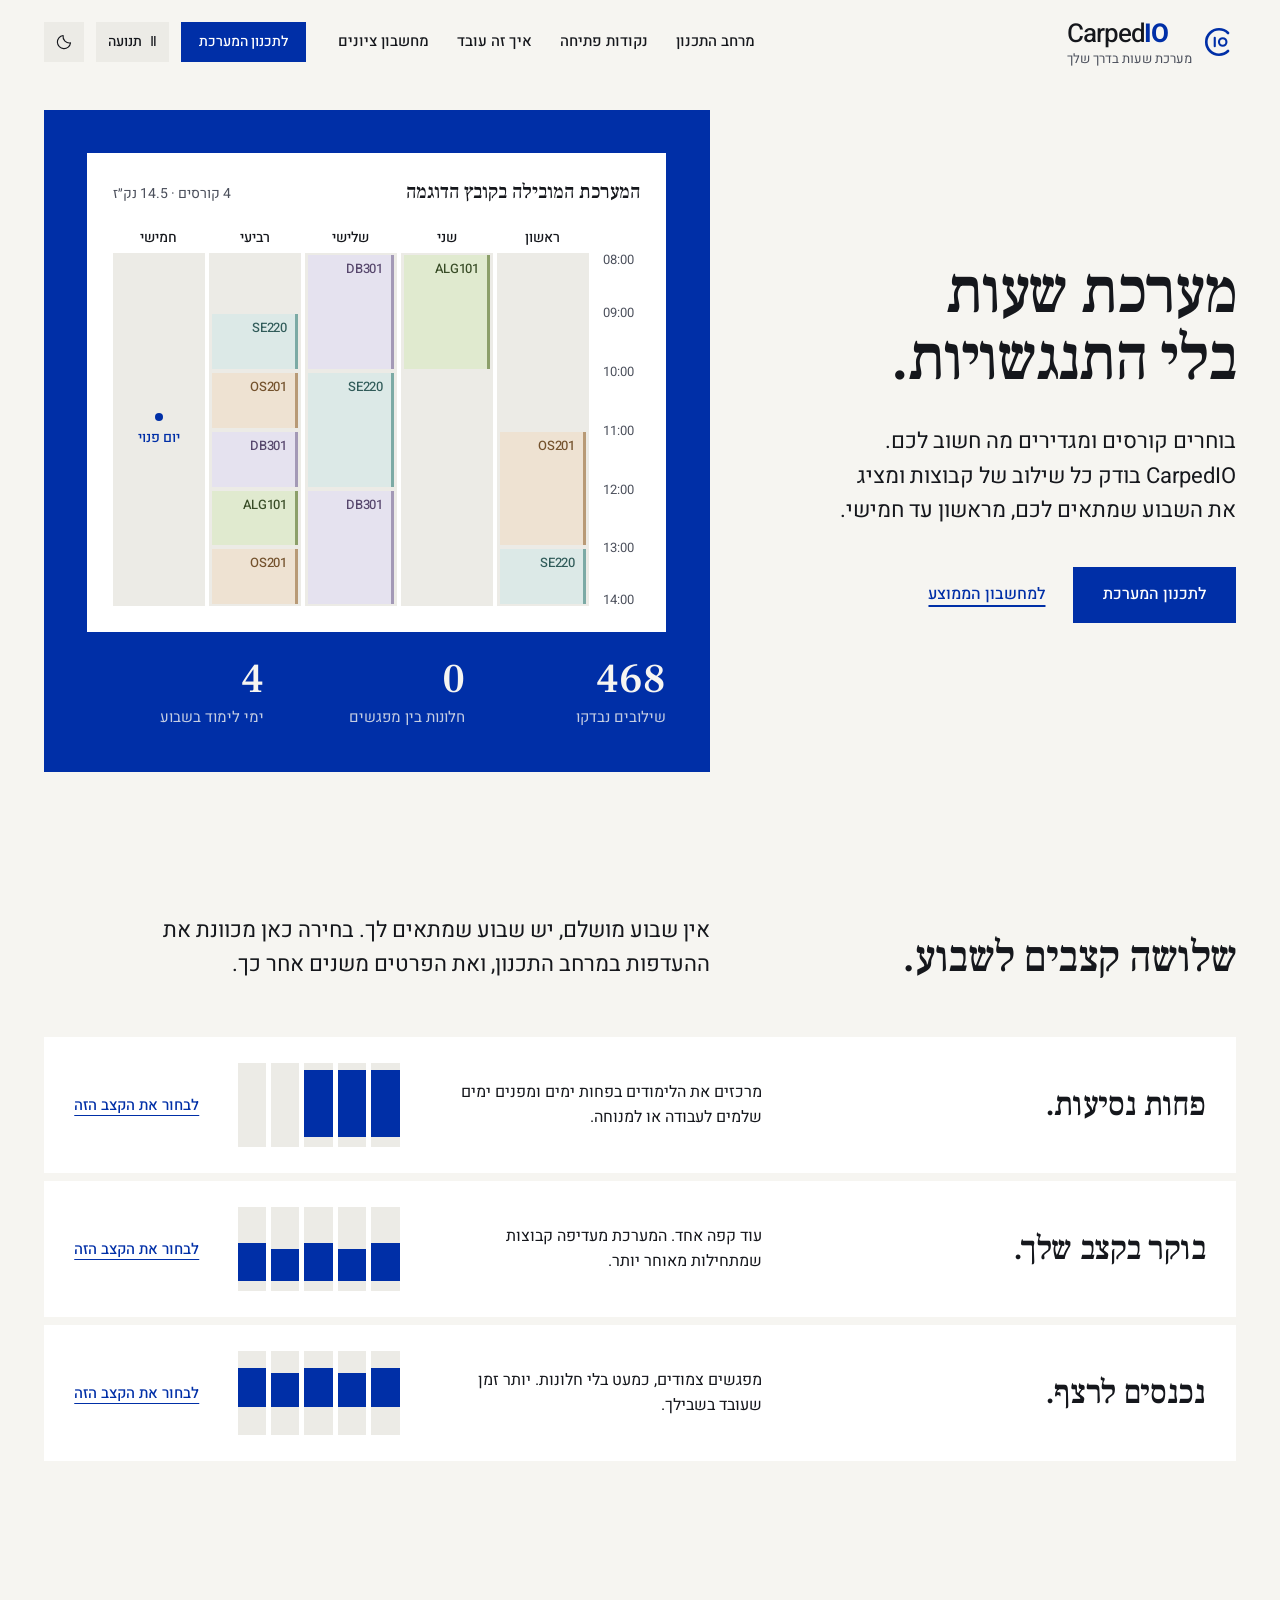
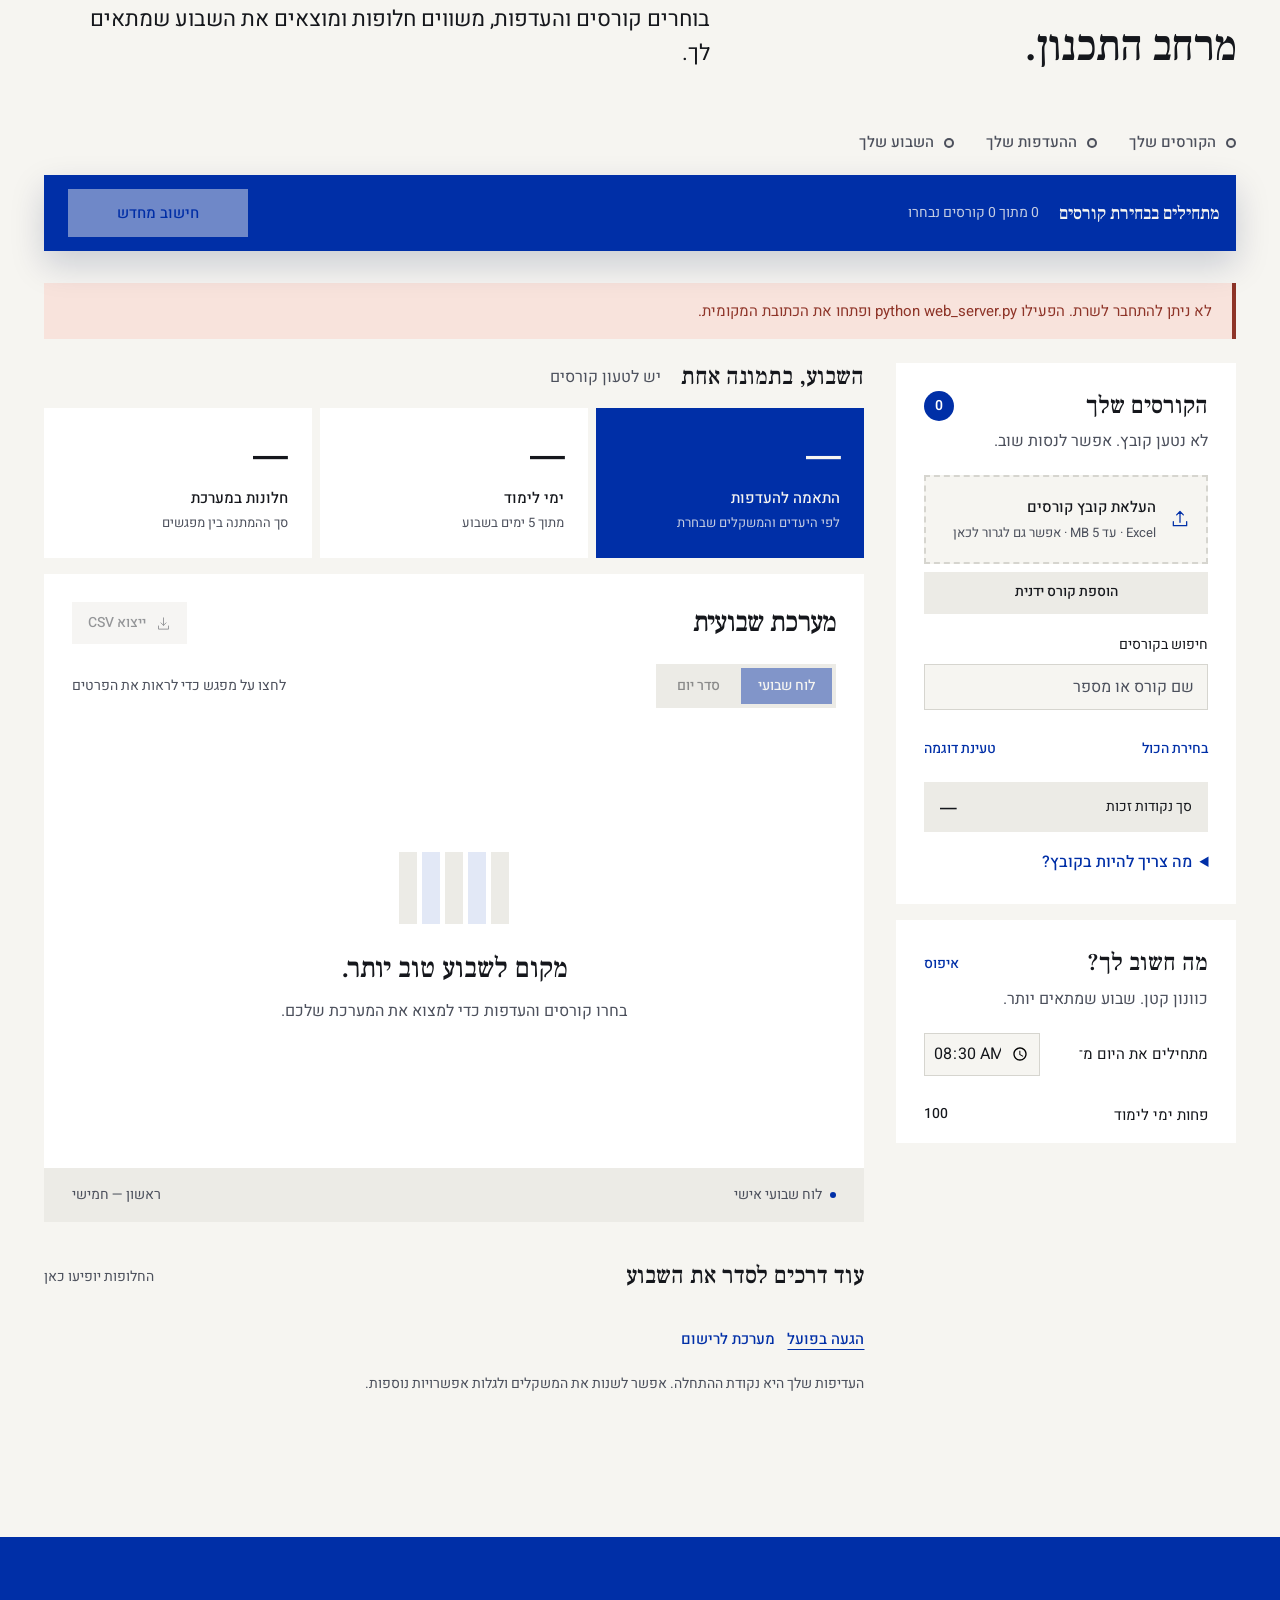
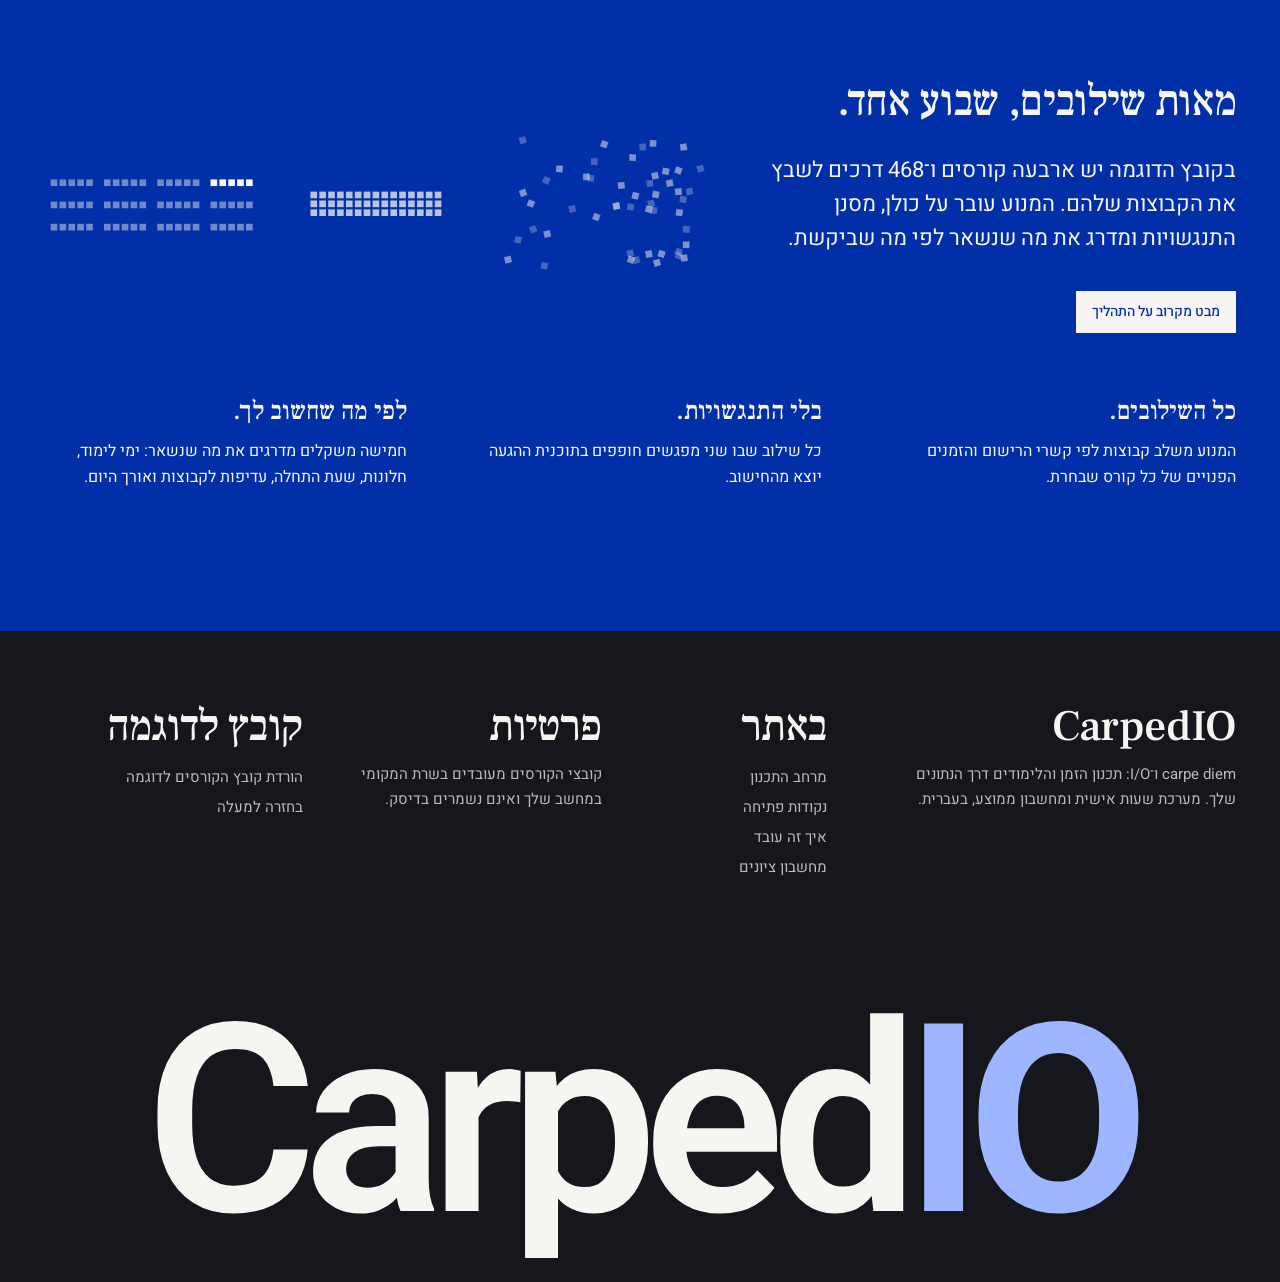
==== web/index.html @ c9c339fd "Redesign the site as a two-colour printed course booklet Replace the sea background and glass panels" ====
<!doctype html>
<html lang="he" dir="rtl" data-design="cobalt">
  <head>
    <meta charset="utf-8" />
    <meta name="viewport" content="width=device-width, initial-scale=1" />
    <meta name="color-scheme" content="light dark" />
    <meta
      name="description"
      content="מערכת שעות שמתאימה לקצב שלך. בחירת קורסים, התאמה אישית והשוואת חלופות."
    />
    <title>CarpedIO — מערכת שעות בדרך שלך</title>
    <link rel="icon" type="image/svg+xml" href="../assets/brand/favicon.svg" />
    <script src="scripts/brand-storage.js"></script>
    <script>
      if (location.protocol === "file:") {
        document.documentElement.dataset.launch = "file";
      }
      // Apply before first paint; storage can be unavailable in private contexts.
      try {
        const saved = globalThis.CarpedIOStorage?.read("carpedio-theme") ?? localStorage.getItem("carpedio-theme");
        document.documentElement.dataset.theme = ["dark", "light"].includes(
          saved,
        )
          ? saved
          : matchMedia("(prefers-color-scheme: dark)").matches
            ? "dark"
            : "light";
      } catch {
        document.documentElement.dataset.theme = matchMedia(
          "(prefers-color-scheme: dark)",
        ).matches
          ? "dark"
          : "light";
      }
    </script>
    <link rel="stylesheet" href="styles/base.css" />
    <link rel="stylesheet" href="styles/layout.css" />
    <link rel="stylesheet" href="styles/planner.css" />
    <link rel="stylesheet" href="styles/cobalt.css" />
    <link rel="stylesheet" href="styles/brand.css" />
    <link rel="preconnect" href="https://fonts.googleapis.com" />
    <link rel="preconnect" href="https://fonts.gstatic.com" crossorigin />
    <link href="https://fonts.googleapis.com/css2?family=Frank+Ruhl+Libre:wght@400;500;700&family=Heebo:wght@400;500;600;700&display=swap" rel="stylesheet" />
  </head>
  <body>
    <section class="local-launch" aria-labelledby="local-launch-title">
      <img src="../assets/brand/carpedio-symbol.svg" width="64" height="64" alt="CarpedIO" />
      <h2 id="local-launch-title">עוד רגע, מתחילים לתכנן.</h2>
      <p>כדי לטעון את הקורסים ולחשב מערכות שעות, צריך לפתוח את האתר דרך קובץ ההפעלה.</p>
      <ol>
        <li>חזור לתיקיית הפרויקט <b dir="ltr">course-schedule-optimizer</b>.</li>
        <li>לחץ פעמיים על <strong dir="ltr">start.bat</strong>.</li>
      </ol>
      <p class="local-launch-note">האתר ייפתח אוטומטית בדפדפן. אין צורך לפתוח את קובץ ה־HTML בנפרד.</p>
    </section>
    <a class="skip-link" href="#workspace">דילוג לתכנון המערכת</a>
    <header class="site-header">
      <a class="brand" href="/" aria-label="CarpedIO — עמוד הבית">
        <span class="carpedio-symbol" aria-hidden="true"></span>
        <span class="brand-copy"><strong class="carpedio-wordmark" dir="ltr">Carped<span>IO</span></strong><span>מערכת שעות בדרך שלך</span></span>
      </a>
      <nav class="header-nav" aria-label="ניווט ראשי">
        <a href="#planner">מרחב התכנון</a>
        <a href="#rhythms">נקודות פתיחה</a>
        <a href="#approach">איך זה עובד</a>
        <a href="grades.html">מחשבון ציונים</a>
      </nav>
      <div class="header-actions">
        <a class="header-cta" href="#planner">לתכנון המערכת</a>
        <button class="motion-toggle text-button" id="motion-toggle" type="button" aria-pressed="false" aria-label="עצירת אפקטי תנועה"><span aria-hidden="true">Ⅱ</span><span class="motion-label">תנועה</span></button>
        <span class="header-divider" aria-hidden="true"></span>
        <button
          class="icon-button theme-toggle"
          id="theme-toggle"
          type="button"
          aria-label="הפעלת מצב כהה"
          aria-pressed="false"
        >
          <svg class="moon-icon" viewBox="0 0 24 24" aria-hidden="true">
            <path
              d="M20.7 13.2A8.7 8.7 0 0 1 10.8 3.3 8.8 8.8 0 1 0 20.7 13.2Z"
            />
          </svg>
          <svg class="sun-icon" viewBox="0 0 24 24" aria-hidden="true">
            <circle cx="12" cy="12" r="4" />
            <path
              d="M12 2v2m0 16v2M2 12h2m16 0h2M5 5l1.5 1.5m11 11L19 19M5 19l1.5-1.5m11-11L19 5"
            />
          </svg>
        </button>
      </div>
    </header>

    <main class="page-shell">
<section class="hero" aria-labelledby="page-title">
  <div class="hero-copy">
    <h1 id="page-title"><span class="title-line">מערכת שעות</span> <span class="title-line">בלי התנגשויות.</span></h1>
    <p class="hero-description">בוחרים קורסים ומגדירים מה חשוב לכם. CarpedIO בודק כל שילוב של קבוצות ומציג את השבוע שמתאים לכם, מראשון עד חמישי.</p>
    <div class="hero-actions"><a class="hero-cta" href="#planner">לתכנון המערכת</a><a class="hero-secondary" href="grades.html">למחשבון הממוצע</a></div>
  </div>
  <div class="hero-art">
    <figure class="hero-artwork" data-ui aria-labelledby="hero-week-title">
      <div class="paper-week">
        <div class="paper-week-head">
          <p id="hero-week-title">המערכת המובילה בקובץ הדוגמה</p>
          <p class="paper-week-meta">4 קורסים · 14.5 נק״ז</p>
        </div>
        <div class="paper-grid" role="img" aria-label="לוח שבועי: יום חמישי פנוי, שאר המפגשים בין 08:00 ל־14:00 ללא חלונות">
          <div class="paper-hours" aria-hidden="true"><span>08:00</span><span>09:00</span><span>10:00</span><span>11:00</span><span>12:00</span><span>13:00</span><span>14:00</span></div>
          <div class="paper-day"><b>ראשון</b><div class="paper-slots">
            <span class="paper-session c2" data-code="OS201" style="--from:3;--to:5;--i:2"><bdi>Operating Systems</bdi><small>הרצאה</small></span>
            <span class="paper-session c3" data-code="SE220" style="--from:5;--to:6;--i:6"><bdi>Software Eng.</bdi><small>תרגול</small></span>
          </div></div>
          <div class="paper-day"><b>שני</b><div class="paper-slots">
            <span class="paper-session c0" data-code="ALG101" style="--from:0;--to:2;--i:0"><bdi>Algorithms</bdi><small>הרצאה</small></span>
          </div></div>
          <div class="paper-day"><b>שלישי</b><div class="paper-slots">
            <span class="paper-session c1" data-code="DB301" style="--from:0;--to:2;--i:1"><bdi>Databases</bdi><small>הרצאה</small></span>
            <span class="paper-session c3" data-code="SE220" style="--from:2;--to:4;--i:4"><bdi>Software Eng.</bdi><small>הרצאה</small></span>
            <span class="paper-session c1" data-code="DB301" style="--from:4;--to:6;--i:8"><bdi>Databases</bdi><small>מעבדה</small></span>
          </div></div>
          <div class="paper-day"><b>רביעי</b><div class="paper-slots">
            <span class="paper-session c3" data-code="SE220" style="--from:1;--to:2;--i:3"><bdi>Software Eng.</bdi></span>
            <span class="paper-session c2" data-code="OS201" style="--from:2;--to:3;--i:5"><bdi>Operating Sys.</bdi></span>
            <span class="paper-session c1" data-code="DB301" style="--from:3;--to:4;--i:7"><bdi>Databases</bdi></span>
            <span class="paper-session c0" data-code="ALG101" style="--from:4;--to:5;--i:9"><bdi>Algorithms</bdi></span>
            <span class="paper-session c2" data-code="OS201" style="--from:5;--to:6;--i:10"><bdi>Operating Sys.</bdi></span>
          </div></div>
          <div class="paper-day is-free"><b>חמישי</b><div class="paper-slots"><span class="free-pin">יום פנוי</span></div></div>
        </div>
      </div>
      <figcaption class="hero-facts">
        <p><strong>468</strong><span>שילובים נבדקו</span></p>
        <p><strong>0</strong><span>חלונות בין מפגשים</span></p>
        <p><strong>4</strong><span>ימי לימוד בשבוע</span></p>
      </figcaption>
    </figure>
  </div>
</section>

<section class="rhythms-section" id="rhythms" aria-labelledby="rhythms-title">
  <div class="editorial-heading reveal"><h2 id="rhythms-title">שלושה קצבים לשבוע.</h2><p>אין שבוע מושלם, יש שבוע שמתאים לך. בחירה כאן מכוונת את ההעדפות במרחב התכנון, ואת הפרטים משנים אחר כך.</p></div>
  <div class="rhythm-grid">
    <button class="rhythm-card rhythm-compact reveal" type="button" data-preset="compact" aria-pressed="false"><span class="rhythm-title">פחות נסיעות.</span><span class="rhythm-description">מרכזים את הלימודים בפחות ימים ומפנים ימים שלמים לעבודה או למנוחה.</span><span class="rhythm-art" aria-hidden="true"><i></i><i></i><i></i><i></i><i></i></span><span class="rhythm-action">לבחור את הקצב הזה</span></button>
    <button class="rhythm-card rhythm-morning reveal" type="button" data-preset="morning" aria-pressed="false"><span class="rhythm-title">בוקר בקצב שלך.</span><span class="rhythm-description">עוד קפה אחד. המערכת מעדיפה קבוצות שמתחילות מאוחר יותר.</span><span class="rhythm-art" aria-hidden="true"><i></i><i></i><i></i><i></i><i></i></span><span class="rhythm-action">לבחור את הקצב הזה</span></button>
    <button class="rhythm-card rhythm-flow reveal" type="button" data-preset="flow" aria-pressed="false"><span class="rhythm-title">נכנסים לרצף.</span><span class="rhythm-description">מפגשים צמודים, כמעט בלי חלונות. יותר זמן שעובד בשבילך.</span><span class="rhythm-art" aria-hidden="true"><i></i><i></i><i></i><i></i><i></i></span><span class="rhythm-action">לבחור את הקצב הזה</span></button>
  </div>
</section>

<section class="planner-section" id="planner" aria-labelledby="workspace-title">
<div class="workspace-heading reveal">
  <h2 id="workspace-title">מרחב התכנון.</h2>
  <p>בוחרים קורסים והעדפות, משווים חלופות ומוצאים את השבוע שמתאים לך.</p>
</div>
<nav class="planner-steps" aria-label="שלבי התכנון"><ol><li><a href="#course-panel">הקורסים שלך</a></li><li><a href="#preferences-form">ההעדפות שלך</a></li><li><a href="#results">השבוע שלך</a></li></ol></nav>

      <div
        id="notice"
        class="notice"
        role="status"
        aria-live="polite"
        hidden
      ></div>
      <div
        id="workspace"
        class="workspace"
        tabindex="-1"
        aria-labelledby="workspace-title"
      >
        <aside class="sidebar" aria-label="הגדרות מערכת השעות">
          <section class="panel course-panel" id="course-panel">
            <div class="panel-heading">
              <h3>הקורסים שלך</h3>
              <span id="course-count" class="count-badge">0</span>
            </div>
            <p class="section-description" id="source-label">
              טוענים את קובץ הדוגמה…
            </p>
            <label class="upload-zone" id="upload-zone" for="course-file">
              <svg viewBox="0 0 24 24" aria-hidden="true">
                <path d="M12 16V3m-4 4 4-4 4 4M4 15v5h16v-5" />
              </svg>
              <span
                ><strong>העלאת קובץ קורסים</strong
                ><small>Excel · עד 5 MB · אפשר גם לגרור לכאן</small></span
              >
              <input
                class="visually-hidden"
                id="course-file"
                type="file"
                accept=".xlsx"
              />
            </label>
            <button class="secondary-button manual-course-trigger" id="add-course" type="button" aria-haspopup="dialog">הוספת קורס ידנית</button>
            <div class="course-tools">
              <button class="text-button" id="select-all" type="button">
                בחירת הכול</button
              ><button class="text-button" id="load-sample" type="button">
                טעינת דוגמה
              </button>
            </div>
            <div
              id="course-list"
              class="course-list"
              data-ui
              aria-label="קורסים לבחירה"
            ></div>
            <div class="course-total">
              <span>סך נקודות זכות</span><strong id="credits-total">—</strong>
            </div>
            <details class="file-format">
              <summary>מה צריך להיות בקובץ?</summary>
              <p>כל שורה מתארת מפגש בקבוצה. העמודות הנדרשות:</p>
              <p dir="ltr">
                CourseID, Name, Credits, Type, Group, Lecturer, Day, Start, End,
                Mandatory, Priority
              </p>
              <p>
                סוג: lecture / tutorial / lab. יום: Sunday–Thursday או
                ראשון–חמישי. שעות: HH:MM. חובה: yes / no. עדיפות: low / medium /
                high.
              </p>
              <a href="/sample.xlsx" download="courses_sample.xlsx"
                >הורדת קובץ לדוגמה ↙</a
              >
            </details>
          </section>

          <form id="preferences-form" class="panel preferences-panel">
            <fieldset id="preferences-fields">
              <div class="panel-heading">
                <h3>מה חשוב לך?</h3>
                <button
                  id="reset-preferences"
                  class="text-button"
                  type="button"
                >
                  איפוס
                </button>
              </div>
              <p class="section-description" id="preset-status">כוונון קטן. שבוע שמתאים יותר.</p>
              <div class="time-preference">
                <label for="preferred-start">מתחילים את היום מ־</label
                ><input
                  id="preferred-start"
                  name="preferred_start"
                  type="time"
                  value="08:30"
                  required
                />
              </div>
              <div id="weight-controls" class="weight-controls"></div>
              <div class="range-hint">
                <span>פחות חשוב</span><span>חשוב מאוד</span>
              </div>
              <div id="search-controls"></div>
              <button id="generate" class="primary-button" type="submit">
                <span id="generate-label">מציאת המערכת שלי</span
                ><span class="button-arrow" aria-hidden="true">←</span>
              </button>
            </fieldset>
            <button id="cancel-search" class="text-button" type="button" hidden>ביטול החיפוש</button>
            <button id="continue-search" class="text-button" type="button" hidden>חיפוש נוסף עם יותר זמן</button>
            <p class="privacy-note">
              הקובץ מעובד בשרת המקומי ואינו נשמר בדיסק.
            </p>
          </form>
        </aside>

        <section
          class="results" id="results" tabindex="-1"
          aria-label="תוצאות האופטימיזציה"
          aria-busy="false"
        >
          <div class="results-topline">
            <h3 class="results-title">השבוע, בתמונה אחת</h3
            ><span id="result-status" class="result-status"
              >ממתינים לנתונים</span
            >
          </div>
          <div class="metrics" id="metrics">
            <div class="metric">
              <span>התאמה להעדפות</span><strong id="metric-score">—</strong
              ><small>לפי היעדים והמשקלים שבחרת</small>
            </div>
            <div class="metric">
              <span>ימי לימוד</span><strong id="metric-days">—</strong
              ><small id="metric-free">מתוך 5 ימים בשבוע</small>
            </div>
            <div class="metric">
              <span>חלונות במערכת</span><strong id="metric-gaps">—</strong
              ><small>סך ההמתנה בין מפגשים</small>
            </div>
          </div>
          <section
            class="panel calendar-panel"
            aria-labelledby="calendar-title"
          >
            <div class="calendar-toolbar">
              <h3 id="calendar-title">מערכת שבועית</h3>
              <button
                id="export"
                class="secondary-button"
                type="button"
                disabled
              >
                <svg viewBox="0 0 24 24" aria-hidden="true">
                  <path d="M12 3v12m-4-4 4 4 4-4M4 16v5h16v-5" /></svg
                >ייצוא CSV
              </button>
            </div>
            <div id="empty-state" class="empty-state">
              <span class="empty-symbol" aria-hidden="true"><i></i><i></i><i></i><i></i><i></i></span>
              <h4>מקום לשבוע טוב יותר.</h4>
              <p>בחרו קורסים והעדפות כדי למצוא את המערכת שלכם.</p>
            </div>
            <div
              id="calendar-scroll"
              class="calendar-scroll"
              role="region"
              aria-label="לוח שבועי; במסך קטן ניתן לגלול אופקית"
              tabindex="0"
              hidden
            >
              <p class="calendar-mobile-hint">לכל חמשת הימים, גללו את הלוח לצדדים ↔</p>
              <div id="calendar" class="calendar" data-ui></div>
            </div>
            <div class="calendar-footer">
              <span
                ><i class="status-dot"></i>
                <span id="calendar-caption">לוח שבועי אישי</span></span
              ><span>ראשון — חמישי</span>
            </div>
          </section>
          <section
            class="alternatives-section"
            aria-labelledby="alternatives-title"
          >
            <div class="alternatives-heading">
              <h3 id="alternatives-title">עוד דרכים לסדר את השבוע</h3>
              <span id="alternatives-count" class="quiet"
                >החלופות יופיעו כאן</span
              >
            </div>
            <div id="alternatives" class="alternatives"></div>
            <button
              id="more-results"
              class="text-button more-results"
              type="button"
              hidden
            >
              הצגת חלופות נוספות ↓
            </button>
          </section>
          <div class="schedule-kind" role="group" aria-label="סוג המערכת">
            <button type="button" class="text-button" id="attendance-view" aria-pressed="true">הגעה בפועל</button>
            <button type="button" class="text-button" id="registration-view" aria-pressed="false">מערכת לרישום</button>
          </div>
          <p class="result-explanation" id="result-explanation">
            העדיפות שלך היא נקודת ההתחלה. אפשר לשנות את המשקלים ולגלות אפשרויות
            נוספות.
          </p>
        </section>
      </div>
</section>
<section class="approach-section" id="approach" aria-labelledby="approach-title">
  <div class="approach-title reveal"><h2 id="approach-title">מאות שילובים, שבוע אחד.</h2><p>בקובץ הדוגמה יש ארבעה קורסים ו־468 דרכים לשבץ את הקבוצות שלהם. המנוע עובר על כולן, מסנן התנגשויות ומדרג את מה שנשאר לפי מה שביקשת.</p><button class="secondary-button" id="help-button" type="button">מבט מקרוב על התהליך</button></div>
  <figure class="approach-diagram reveal">
    <svg class="flow-diagram flow-horizontal" viewBox="0 0 1200 270" role="img" aria-label="ריבועים מפוזרים של כל שילובי הקבוצות נאספים לפס צר של שילובים ללא התנגשות, ומשם לשורות מסודרות של שבועות מדורגים"><rect class="sq-b" x="830.0" y="227.5" width="12" height="12" transform="rotate(-14 836.0 233.5)"/><rect class="sq-b" x="1083.8" y="136.7" width="12" height="12" transform="rotate(13 1089.8 142.7)"/><rect class="sq-a" x="1092.8" y="139.0" width="12" height="12" transform="rotate(7 1098.8 145.0)"/><rect class="sq-b" x="1114.2" y="68.6" width="12" height="12" transform="rotate(10 1120.2 74.6)"/><rect class="sq-a" x="1072.9" y="24.6" width="12" height="12" transform="rotate(-2 1078.9 30.6)"/><rect class="sq-b" x="1151.0" y="200.9" width="12" height="12" transform="rotate(1 1157.0 206.9)"/><rect class="sq-a" x="1151.3" y="173.1" width="12" height="12" transform="rotate(4 1157.3 179.1)"/><rect class="sq-b" x="1147.4" y="224.6" width="12" height="12" transform="rotate(-8 1153.4 230.6)"/><rect class="sq-b" x="1121.3" y="89.7" width="12" height="12" transform="rotate(-10 1127.3 95.7)"/><rect class="sq-a" x="979.1" y="81.0" width="12" height="12" transform="rotate(3 985.1 87.0)"/><rect class="sq-b" x="1083.8" y="217.4" width="12" height="12" transform="rotate(-11 1089.8 223.4)"/><rect class="sq-b" x="1025.1" y="131.1" width="12" height="12" transform="rotate(-15 1031.1 137.1)"/><rect class="sq-b" x="1146.3" y="24.8" width="12" height="12" transform="rotate(-8 1152.3 30.8)"/><rect class="sq-a" x="1061.2" y="228.3" width="12" height="12" transform="rotate(-17 1067.2 234.3)"/><rect class="sq-b" x="971.2" y="78.4" width="12" height="12" transform="rotate(-4 977.2 84.4)"/><rect class="sq-a" x="945.7" y="136.4" width="12" height="12" transform="rotate(-13 951.7 142.4)"/><rect class="sq-a" x="1145.5" y="119.1" width="12" height="12" transform="rotate(7 1151.5 125.1)"/><rect class="sq-a" x="1050.8" y="132.8" width="12" height="12" transform="rotate(9 1056.8 138.8)"/><rect class="sq-a" x="1157.0" y="104.8" width="12" height="12" transform="rotate(-12 1163.0 110.8)"/><rect class="sq-b" x="1034.2" y="94.0" width="12" height="12" transform="rotate(-5 1040.2 100.0)"/><rect class="sq-b" x="1106.6" y="217.3" width="12" height="12" transform="rotate(16 1112.6 223.3)"/><rect class="sq-b" x="857.1" y="107.2" width="12" height="12" transform="rotate(-21 863.1 113.2)"/><rect class="sq-a" x="1176.7" y="63.5" width="12" height="12" transform="rotate(-18 1182.7 69.5)"/><rect class="sq-b" x="989.1" y="150.7" width="12" height="12" transform="rotate(21 995.1 156.7)"/><rect class="sq-a" x="1137.8" y="220.4" width="12" height="12" transform="rotate(20 1143.8 226.4)"/><rect class="sq-b" x="1094.9" y="76.4" width="12" height="12" transform="rotate(-13 1100.9 82.4)"/><rect class="sq-a" x="856.5" y="12.4" width="12" height="12" transform="rotate(-13 862.5 18.4)"/><rect class="sq-a" x="1087.9" y="126.5" width="12" height="12" transform="rotate(-13 1093.9 132.5)"/><rect class="sq-b" x="1137.0" y="67.0" width="12" height="12" transform="rotate(20 1143.0 73.0)"/><rect class="sq-b" x="871.2" y="126.5" width="12" height="12" transform="rotate(21 877.2 132.5)"/><rect class="sq-b" x="1051.7" y="227.8" width="12" height="12" transform="rotate(20 1057.7 233.8)"/><rect class="sq-a" x="895.5" y="238.7" width="12" height="12" transform="rotate(9 901.5 244.7)"/><rect class="sq-b" x="922.7" y="64.1" width="12" height="12" transform="rotate(3 928.7 70.1)"/><rect class="sq-a" x="848.2" y="192.0" width="12" height="12" transform="rotate(11 854.2 198.0)"/><rect class="sq-b" x="1003.4" y="19.7" width="12" height="12" transform="rotate(21 1009.4 25.7)"/><rect class="sq-a" x="875.5" y="173.0" width="12" height="12" transform="rotate(-23 881.5 179.0)"/><rect class="sq-a" x="1137.3" y="213.6" width="12" height="12" transform="rotate(23 1143.3 219.6)"/><rect class="sq-b" x="1096.2" y="110.2" width="12" height="12" transform="rotate(11 1102.2 116.2)"/><rect class="sq-b" x="1137.0" y="105.2" width="12" height="12" transform="rotate(-5 1143.0 111.2)"/><rect class="sq-b" x="1138.7" y="142.8" width="12" height="12" transform="rotate(6 1144.7 148.8)"/><rect class="sq-a" x="1085.7" y="90.4" width="12" height="12" transform="rotate(-4 1091.7 96.4)"/><rect class="sq-a" x="899.1" y="84.9" width="12" height="12" transform="rotate(25 905.1 90.9)"/><rect class="sq-a" x="1050.1" y="216.1" width="12" height="12" transform="rotate(-15 1056.1 222.1)"/><rect class="sq-b" x="1054.5" y="43.7" width="12" height="12" transform="rotate(3 1060.5 49.7)"/><rect class="sq-b" x="1098.4" y="233.3" width="12" height="12" transform="rotate(-16 1104.4 239.3)"/><rect class="sq-a" x="985.4" y="50.9" width="12" height="12" transform="rotate(1 991.4 56.9)"/><rect class="sq-a" x="1025.4" y="130.6" width="12" height="12" transform="rotate(-7 1031.4 136.6)"/><rect class="sq-b" x="1091.3" y="18.1" width="12" height="12" transform="rotate(2 1097.3 24.1)"/><rect class="sq-b" x="900.6" y="181.2" width="12" height="12" transform="rotate(-13 906.6 187.2)"/><rect class="sq-b" x="1059.5" y="112.4" width="12" height="12" transform="rotate(14 1065.5 118.4)"/><rect class="sq-c" x="480.0" y="111.0" width="12" height="12"/><rect class="sq-c" x="480.0" y="127.0" width="12" height="12"/><rect class="sq-c" x="480.0" y="143.0" width="12" height="12"/><rect class="sq-c" x="496.0" y="111.0" width="12" height="12"/><rect class="sq-c" x="496.0" y="127.0" width="12" height="12"/><rect class="sq-c" x="496.0" y="143.0" width="12" height="12"/><rect class="sq-c" x="512.0" y="111.0" width="12" height="12"/><rect class="sq-c" x="512.0" y="127.0" width="12" height="12"/><rect class="sq-c" x="512.0" y="143.0" width="12" height="12"/><rect class="sq-c" x="528.0" y="111.0" width="12" height="12"/><rect class="sq-c" x="528.0" y="127.0" width="12" height="12"/><rect class="sq-c" x="528.0" y="143.0" width="12" height="12"/><rect class="sq-c" x="544.0" y="111.0" width="12" height="12"/><rect class="sq-c" x="544.0" y="127.0" width="12" height="12"/><rect class="sq-c" x="544.0" y="143.0" width="12" height="12"/><rect class="sq-c" x="560.0" y="111.0" width="12" height="12"/><rect class="sq-c" x="560.0" y="127.0" width="12" height="12"/><rect class="sq-c" x="560.0" y="143.0" width="12" height="12"/><rect class="sq-c" x="576.0" y="111.0" width="12" height="12"/><rect class="sq-c" x="576.0" y="127.0" width="12" height="12"/><rect class="sq-c" x="576.0" y="143.0" width="12" height="12"/><rect class="sq-c" x="592.0" y="111.0" width="12" height="12"/><rect class="sq-c" x="592.0" y="127.0" width="12" height="12"/><rect class="sq-c" x="592.0" y="143.0" width="12" height="12"/><rect class="sq-c" x="608.0" y="111.0" width="12" height="12"/><rect class="sq-c" x="608.0" y="127.0" width="12" height="12"/><rect class="sq-c" x="608.0" y="143.0" width="12" height="12"/><rect class="sq-c" x="624.0" y="111.0" width="12" height="12"/><rect class="sq-c" x="624.0" y="127.0" width="12" height="12"/><rect class="sq-c" x="624.0" y="143.0" width="12" height="12"/><rect class="sq-c" x="640.0" y="111.0" width="12" height="12"/><rect class="sq-c" x="640.0" y="127.0" width="12" height="12"/><rect class="sq-c" x="640.0" y="143.0" width="12" height="12"/><rect class="sq-c" x="656.0" y="111.0" width="12" height="12"/><rect class="sq-c" x="656.0" y="127.0" width="12" height="12"/><rect class="sq-c" x="656.0" y="143.0" width="12" height="12"/><rect class="sq-c" x="672.0" y="111.0" width="12" height="12"/><rect class="sq-c" x="672.0" y="127.0" width="12" height="12"/><rect class="sq-c" x="672.0" y="143.0" width="12" height="12"/><rect class="sq-c" x="688.0" y="111.0" width="12" height="12"/><rect class="sq-c" x="688.0" y="127.0" width="12" height="12"/><rect class="sq-c" x="688.0" y="143.0" width="12" height="12"/><rect class="sq-c" x="704.0" y="111.0" width="12" height="12"/><rect class="sq-c" x="704.0" y="127.0" width="12" height="12"/><rect class="sq-c" x="704.0" y="143.0" width="12" height="12"/><rect class="sq-best" x="300.0" y="89.0" width="12" height="12"/><rect class="sq-best" x="316.0" y="89.0" width="12" height="12"/><rect class="sq-best" x="332.0" y="89.0" width="12" height="12"/><rect class="sq-best" x="348.0" y="89.0" width="12" height="12"/><rect class="sq-best" x="364.0" y="89.0" width="12" height="12"/><rect class="sq-d" x="204.0" y="89.0" width="12" height="12"/><rect class="sq-d" x="220.0" y="89.0" width="12" height="12"/><rect class="sq-d" x="236.0" y="89.0" width="12" height="12"/><rect class="sq-d" x="252.0" y="89.0" width="12" height="12"/><rect class="sq-d" x="268.0" y="89.0" width="12" height="12"/><rect class="sq-d" x="108.0" y="89.0" width="12" height="12"/><rect class="sq-d" x="124.0" y="89.0" width="12" height="12"/><rect class="sq-d" x="140.0" y="89.0" width="12" height="12"/><rect class="sq-d" x="156.0" y="89.0" width="12" height="12"/><rect class="sq-d" x="172.0" y="89.0" width="12" height="12"/><rect class="sq-d" x="12.0" y="89.0" width="12" height="12"/><rect class="sq-d" x="28.0" y="89.0" width="12" height="12"/><rect class="sq-d" x="44.0" y="89.0" width="12" height="12"/><rect class="sq-d" x="60.0" y="89.0" width="12" height="12"/><rect class="sq-d" x="76.0" y="89.0" width="12" height="12"/><rect class="sq-d" x="300.0" y="129.0" width="12" height="12"/><rect class="sq-d" x="316.0" y="129.0" width="12" height="12"/><rect class="sq-d" x="332.0" y="129.0" width="12" height="12"/><rect class="sq-d" x="348.0" y="129.0" width="12" height="12"/><rect class="sq-d" x="364.0" y="129.0" width="12" height="12"/><rect class="sq-d" x="204.0" y="129.0" width="12" height="12"/><rect class="sq-d" x="220.0" y="129.0" width="12" height="12"/><rect class="sq-d" x="236.0" y="129.0" width="12" height="12"/><rect class="sq-d" x="252.0" y="129.0" width="12" height="12"/><rect class="sq-d" x="268.0" y="129.0" width="12" height="12"/><rect class="sq-d" x="108.0" y="129.0" width="12" height="12"/><rect class="sq-d" x="124.0" y="129.0" width="12" height="12"/><rect class="sq-d" x="140.0" y="129.0" width="12" height="12"/><rect class="sq-d" x="156.0" y="129.0" width="12" height="12"/><rect class="sq-d" x="172.0" y="129.0" width="12" height="12"/><rect class="sq-d" x="12.0" y="129.0" width="12" height="12"/><rect class="sq-d" x="28.0" y="129.0" width="12" height="12"/><rect class="sq-d" x="44.0" y="129.0" width="12" height="12"/><rect class="sq-d" x="60.0" y="129.0" width="12" height="12"/><rect class="sq-d" x="76.0" y="129.0" width="12" height="12"/><rect class="sq-d" x="300.0" y="169.0" width="12" height="12"/><rect class="sq-d" x="316.0" y="169.0" width="12" height="12"/><rect class="sq-d" x="332.0" y="169.0" width="12" height="12"/><rect class="sq-d" x="348.0" y="169.0" width="12" height="12"/><rect class="sq-d" x="364.0" y="169.0" width="12" height="12"/><rect class="sq-d" x="204.0" y="169.0" width="12" height="12"/><rect class="sq-d" x="220.0" y="169.0" width="12" height="12"/><rect class="sq-d" x="236.0" y="169.0" width="12" height="12"/><rect class="sq-d" x="252.0" y="169.0" width="12" height="12"/><rect class="sq-d" x="268.0" y="169.0" width="12" height="12"/><rect class="sq-d" x="108.0" y="169.0" width="12" height="12"/><rect class="sq-d" x="124.0" y="169.0" width="12" height="12"/><rect class="sq-d" x="140.0" y="169.0" width="12" height="12"/><rect class="sq-d" x="156.0" y="169.0" width="12" height="12"/><rect class="sq-d" x="172.0" y="169.0" width="12" height="12"/><rect class="sq-d" x="12.0" y="169.0" width="12" height="12"/><rect class="sq-d" x="28.0" y="169.0" width="12" height="12"/><rect class="sq-d" x="44.0" y="169.0" width="12" height="12"/><rect class="sq-d" x="60.0" y="169.0" width="12" height="12"/><rect class="sq-d" x="76.0" y="169.0" width="12" height="12"/></svg>
    <svg class="flow-diagram flow-vertical" viewBox="0 0 360 480" role="img" aria-label="ריבועים מפוזרים של כל שילובי הקבוצות נאספים לפס צר של שילובים ללא התנגשות, ומשם לשורות מסודרות של שבועות מדורגים"><rect class="sq-b" x="10.0" y="64.1" width="12" height="12" transform="rotate(-23 16.0 70.1)"/><rect class="sq-a" x="292.2" y="59.1" width="12" height="12" transform="rotate(-2 298.2 65.1)"/><rect class="sq-b" x="164.9" y="42.6" width="12" height="12" transform="rotate(11 170.9 48.6)"/><rect class="sq-a" x="56.1" y="55.4" width="12" height="12" transform="rotate(16 62.1 61.4)"/><rect class="sq-b" x="135.5" y="17.0" width="12" height="12" transform="rotate(12 141.5 23.0)"/><rect class="sq-b" x="204.3" y="78.1" width="12" height="12" transform="rotate(-13 210.3 84.1)"/><rect class="sq-b" x="111.0" y="109.5" width="12" height="12" transform="rotate(-15 117.0 115.5)"/><rect class="sq-b" x="198.9" y="98.7" width="12" height="12" transform="rotate(-6 204.9 104.7)"/><rect class="sq-b" x="300.9" y="73.9" width="12" height="12" transform="rotate(6 306.9 79.9)"/><rect class="sq-a" x="324.6" y="47.7" width="12" height="12" transform="rotate(-24 330.6 53.7)"/><rect class="sq-a" x="245.3" y="111.0" width="12" height="12" transform="rotate(-11 251.3 117.0)"/><rect class="sq-a" x="64.7" y="109.9" width="12" height="12" transform="rotate(12 70.7 115.9)"/><rect class="sq-b" x="337.9" y="110.1" width="12" height="12" transform="rotate(-12 343.9 116.1)"/><rect class="sq-a" x="211.9" y="9.1" width="12" height="12" transform="rotate(17 217.9 15.1)"/><rect class="sq-b" x="125.4" y="119.6" width="12" height="12" transform="rotate(8 131.4 125.6)"/><rect class="sq-a" x="322.0" y="77.5" width="12" height="12" transform="rotate(0 328.0 83.5)"/><rect class="sq-a" x="289.8" y="62.4" width="12" height="12" transform="rotate(25 295.8 68.4)"/><rect class="sq-a" x="149.5" y="111.5" width="12" height="12" transform="rotate(-14 155.5 117.5)"/><rect class="sq-a" x="25.7" y="12.8" width="12" height="12" transform="rotate(-20 31.7 18.8)"/><rect class="sq-b" x="125.1" y="77.6" width="12" height="12" transform="rotate(-1 131.1 83.6)"/><rect class="sq-b" x="44.8" y="55.3" width="12" height="12" transform="rotate(4 50.8 61.3)"/><rect class="sq-b" x="190.6" y="126.2" width="12" height="12" transform="rotate(24 196.6 132.2)"/><rect class="sq-a" x="336.0" y="106.7" width="12" height="12" transform="rotate(-7 342.0 112.7)"/><rect class="sq-a" x="292.5" y="90.0" width="12" height="12" transform="rotate(-10 298.5 96.0)"/><rect class="sq-a" x="184.8" y="39.4" width="12" height="12" transform="rotate(3 190.8 45.4)"/><rect class="sq-b" x="308.6" y="25.1" width="12" height="12" transform="rotate(23 314.6 31.1)"/><rect class="sq-a" x="236.6" y="43.5" width="12" height="12" transform="rotate(-7 242.6 49.5)"/><rect class="sq-a" x="298.3" y="68.8" width="12" height="12" transform="rotate(-13 304.3 74.8)"/><rect class="sq-a" x="42.9" y="109.8" width="12" height="12" transform="rotate(-12 48.9 115.8)"/><rect class="sq-a" x="258.4" y="50.2" width="12" height="12" transform="rotate(-3 264.4 56.2)"/><rect class="sq-b" x="10.3" y="8.7" width="12" height="12" transform="rotate(3 16.3 14.7)"/><rect class="sq-b" x="107.0" y="111.0" width="12" height="12" transform="rotate(7 113.0 117.0)"/><rect class="sq-a" x="334.7" y="70.1" width="12" height="12" transform="rotate(-16 340.7 76.1)"/><rect class="sq-b" x="224.4" y="70.3" width="12" height="12" transform="rotate(-12 230.4 76.3)"/><rect class="sq-b" x="173.1" y="87.0" width="12" height="12" transform="rotate(-10 179.1 93.0)"/><rect class="sq-b" x="171.1" y="72.2" width="12" height="12" transform="rotate(6 177.1 78.2)"/><rect class="sq-a" x="277.8" y="70.5" width="12" height="12" transform="rotate(-14 283.8 76.5)"/><rect class="sq-b" x="263.7" y="54.6" width="12" height="12" transform="rotate(4 269.7 60.6)"/><rect class="sq-a" x="136.7" y="31.7" width="12" height="12" transform="rotate(21 142.7 37.7)"/><rect class="sq-a" x="139.2" y="27.3" width="12" height="12" transform="rotate(17 145.2 33.3)"/><rect class="sq-b" x="248.2" y="37.3" width="12" height="12" transform="rotate(-13 254.2 43.3)"/><rect class="sq-a" x="112.4" y="125.4" width="12" height="12" transform="rotate(3 118.4 131.4)"/><rect class="sq-b" x="148.5" y="72.7" width="12" height="12" transform="rotate(12 154.5 78.7)"/><rect class="sq-a" x="14.6" y="107.9" width="12" height="12" transform="rotate(-24 20.6 113.9)"/><rect class="sq-a" x="267.0" y="69.2" width="12" height="12" transform="rotate(-25 273.0 75.2)"/><rect class="sq-a" x="287.1" y="132.8" width="12" height="12" transform="rotate(-13 293.1 138.8)"/><rect class="sq-b" x="65.1" y="53.8" width="12" height="12" transform="rotate(25 71.1 59.8)"/><rect class="sq-b" x="256.5" y="67.0" width="12" height="12" transform="rotate(3 262.5 73.0)"/><rect class="sq-b" x="208.2" y="135.1" width="12" height="12" transform="rotate(-21 214.2 141.1)"/><rect class="sq-a" x="162.5" y="130.8" width="12" height="12" transform="rotate(-21 168.5 136.8)"/><rect class="sq-c" x="156.0" y="160.0" width="12" height="12"/><rect class="sq-c" x="172.0" y="160.0" width="12" height="12"/><rect class="sq-c" x="188.0" y="160.0" width="12" height="12"/><rect class="sq-c" x="156.0" y="170.5" width="12" height="12"/><rect class="sq-c" x="172.0" y="170.5" width="12" height="12"/><rect class="sq-c" x="188.0" y="170.5" width="12" height="12"/><rect class="sq-c" x="156.0" y="181.0" width="12" height="12"/><rect class="sq-c" x="172.0" y="181.0" width="12" height="12"/><rect class="sq-c" x="188.0" y="181.0" width="12" height="12"/><rect class="sq-c" x="156.0" y="191.5" width="12" height="12"/><rect class="sq-c" x="172.0" y="191.5" width="12" height="12"/><rect class="sq-c" x="188.0" y="191.5" width="12" height="12"/><rect class="sq-c" x="156.0" y="202.0" width="12" height="12"/><rect class="sq-c" x="172.0" y="202.0" width="12" height="12"/><rect class="sq-c" x="188.0" y="202.0" width="12" height="12"/><rect class="sq-c" x="156.0" y="212.5" width="12" height="12"/><rect class="sq-c" x="172.0" y="212.5" width="12" height="12"/><rect class="sq-c" x="188.0" y="212.5" width="12" height="12"/><rect class="sq-c" x="156.0" y="223.0" width="12" height="12"/><rect class="sq-c" x="172.0" y="223.0" width="12" height="12"/><rect class="sq-c" x="188.0" y="223.0" width="12" height="12"/><rect class="sq-c" x="156.0" y="233.5" width="12" height="12"/><rect class="sq-c" x="172.0" y="233.5" width="12" height="12"/><rect class="sq-c" x="188.0" y="233.5" width="12" height="12"/><rect class="sq-c" x="156.0" y="244.0" width="12" height="12"/><rect class="sq-c" x="172.0" y="244.0" width="12" height="12"/><rect class="sq-c" x="188.0" y="244.0" width="12" height="12"/><rect class="sq-c" x="156.0" y="254.5" width="12" height="12"/><rect class="sq-c" x="172.0" y="254.5" width="12" height="12"/><rect class="sq-c" x="188.0" y="254.5" width="12" height="12"/><rect class="sq-c" x="156.0" y="265.0" width="12" height="12"/><rect class="sq-c" x="172.0" y="265.0" width="12" height="12"/><rect class="sq-c" x="188.0" y="265.0" width="12" height="12"/><rect class="sq-c" x="156.0" y="275.5" width="12" height="12"/><rect class="sq-c" x="172.0" y="275.5" width="12" height="12"/><rect class="sq-c" x="188.0" y="275.5" width="12" height="12"/><rect class="sq-c" x="156.0" y="286.0" width="12" height="12"/><rect class="sq-c" x="172.0" y="286.0" width="12" height="12"/><rect class="sq-c" x="188.0" y="286.0" width="12" height="12"/><rect class="sq-c" x="156.0" y="296.5" width="12" height="12"/><rect class="sq-c" x="172.0" y="296.5" width="12" height="12"/><rect class="sq-c" x="188.0" y="296.5" width="12" height="12"/><rect class="sq-c" x="156.0" y="307.0" width="12" height="12"/><rect class="sq-c" x="172.0" y="307.0" width="12" height="12"/><rect class="sq-c" x="188.0" y="307.0" width="12" height="12"/><rect class="sq-best" x="276.0" y="352.0" width="12" height="12"/><rect class="sq-best" x="292.0" y="352.0" width="12" height="12"/><rect class="sq-best" x="308.0" y="352.0" width="12" height="12"/><rect class="sq-best" x="324.0" y="352.0" width="12" height="12"/><rect class="sq-best" x="340.0" y="352.0" width="12" height="12"/><rect class="sq-d" x="190.0" y="352.0" width="12" height="12"/><rect class="sq-d" x="206.0" y="352.0" width="12" height="12"/><rect class="sq-d" x="222.0" y="352.0" width="12" height="12"/><rect class="sq-d" x="238.0" y="352.0" width="12" height="12"/><rect class="sq-d" x="254.0" y="352.0" width="12" height="12"/><rect class="sq-d" x="104.0" y="352.0" width="12" height="12"/><rect class="sq-d" x="120.0" y="352.0" width="12" height="12"/><rect class="sq-d" x="136.0" y="352.0" width="12" height="12"/><rect class="sq-d" x="152.0" y="352.0" width="12" height="12"/><rect class="sq-d" x="168.0" y="352.0" width="12" height="12"/><rect class="sq-d" x="18.0" y="352.0" width="12" height="12"/><rect class="sq-d" x="34.0" y="352.0" width="12" height="12"/><rect class="sq-d" x="50.0" y="352.0" width="12" height="12"/><rect class="sq-d" x="66.0" y="352.0" width="12" height="12"/><rect class="sq-d" x="82.0" y="352.0" width="12" height="12"/><rect class="sq-d" x="276.0" y="392.0" width="12" height="12"/><rect class="sq-d" x="292.0" y="392.0" width="12" height="12"/><rect class="sq-d" x="308.0" y="392.0" width="12" height="12"/><rect class="sq-d" x="324.0" y="392.0" width="12" height="12"/><rect class="sq-d" x="340.0" y="392.0" width="12" height="12"/><rect class="sq-d" x="190.0" y="392.0" width="12" height="12"/><rect class="sq-d" x="206.0" y="392.0" width="12" height="12"/><rect class="sq-d" x="222.0" y="392.0" width="12" height="12"/><rect class="sq-d" x="238.0" y="392.0" width="12" height="12"/><rect class="sq-d" x="254.0" y="392.0" width="12" height="12"/><rect class="sq-d" x="104.0" y="392.0" width="12" height="12"/><rect class="sq-d" x="120.0" y="392.0" width="12" height="12"/><rect class="sq-d" x="136.0" y="392.0" width="12" height="12"/><rect class="sq-d" x="152.0" y="392.0" width="12" height="12"/><rect class="sq-d" x="168.0" y="392.0" width="12" height="12"/><rect class="sq-d" x="18.0" y="392.0" width="12" height="12"/><rect class="sq-d" x="34.0" y="392.0" width="12" height="12"/><rect class="sq-d" x="50.0" y="392.0" width="12" height="12"/><rect class="sq-d" x="66.0" y="392.0" width="12" height="12"/><rect class="sq-d" x="82.0" y="392.0" width="12" height="12"/><rect class="sq-d" x="276.0" y="432.0" width="12" height="12"/><rect class="sq-d" x="292.0" y="432.0" width="12" height="12"/><rect class="sq-d" x="308.0" y="432.0" width="12" height="12"/><rect class="sq-d" x="324.0" y="432.0" width="12" height="12"/><rect class="sq-d" x="340.0" y="432.0" width="12" height="12"/><rect class="sq-d" x="190.0" y="432.0" width="12" height="12"/><rect class="sq-d" x="206.0" y="432.0" width="12" height="12"/><rect class="sq-d" x="222.0" y="432.0" width="12" height="12"/><rect class="sq-d" x="238.0" y="432.0" width="12" height="12"/><rect class="sq-d" x="254.0" y="432.0" width="12" height="12"/><rect class="sq-d" x="104.0" y="432.0" width="12" height="12"/><rect class="sq-d" x="120.0" y="432.0" width="12" height="12"/><rect class="sq-d" x="136.0" y="432.0" width="12" height="12"/><rect class="sq-d" x="152.0" y="432.0" width="12" height="12"/><rect class="sq-d" x="168.0" y="432.0" width="12" height="12"/><rect class="sq-d" x="18.0" y="432.0" width="12" height="12"/><rect class="sq-d" x="34.0" y="432.0" width="12" height="12"/><rect class="sq-d" x="50.0" y="432.0" width="12" height="12"/><rect class="sq-d" x="66.0" y="432.0" width="12" height="12"/><rect class="sq-d" x="82.0" y="432.0" width="12" height="12"/></svg>
  </figure>
  <ol class="approach-list">
    <li class="approach-item reveal"><h3>כל השילובים.</h3><p>המנוע משלב קבוצות לפי קשרי הרישום והזמנים הפנויים של כל קורס שבחרת.</p></li>
    <li class="approach-item reveal"><h3>בלי התנגשויות.</h3><p>כל שילוב שבו שני מפגשים חופפים בתוכנית ההגעה יוצא מהחישוב.</p></li>
    <li class="approach-item reveal"><h3>לפי מה שחשוב לך.</h3><p>חמישה משקלים מדרגים את מה שנשאר: ימי לימוד, חלונות, שעת התחלה, עדיפות לקבוצות ואורך היום.</p></li>
  </ol>
</section>
<footer class="site-footer">
  <div class="footer-columns">
    <div><h2>CarpedIO</h2><p>carpe diem ו־I/O: תכנון הזמן והלימודים דרך הנתונים שלך. מערכת שעות אישית ומחשבון ממוצע, בעברית.</p></div>
    <nav aria-label="ניווט בתחתית העמוד"><h2>באתר</h2><a href="#planner">מרחב התכנון</a><a href="#rhythms">נקודות פתיחה</a><a href="#approach">איך זה עובד</a><a href="grades.html">מחשבון ציונים</a></nav>
    <div><h2>פרטיות</h2><p>קובצי הקורסים מעובדים בשרת המקומי במחשב שלך ואינם נשמרים בדיסק.</p></div>
    <div><h2>קובץ לדוגמה</h2><a href="/sample.xlsx" download="courses_sample.xlsx">הורדת קובץ הקורסים לדוגמה</a><a href="#page-title">בחזרה למעלה</a></div>
  </div>
  <p class="footer-wordmark" aria-hidden="true"><b class="carpedio-wordmark">Carped<span>IO</span></b></p>
</footer>
    </main>

    <dialog id="manual-course-dialog" aria-labelledby="manual-course-title" aria-describedby="manual-course-description">
      <div class="manual-course-heading">
        <div><h2 id="manual-course-title">הוספת קורס ידנית</h2>
          <p id="manual-course-description">מוסיפים את פרטי הקורס, את הקבוצות ואת המפגשים של כל קבוצה.</p></div>
        <button class="text-button" id="close-manual-course" type="button">סגירה</button>
      </div>
      <form id="manual-course-form">
        <fieldset id="manual-course-fields">
          <div class="manual-course-meta manual-fields">
            <label>שם הקורס<input name="course_name" required maxlength="200" autocomplete="off" /></label>
            <label>מספר קורס<input name="course_id" required maxlength="80" dir="ltr" autocomplete="off" /></label>
            <label>נקודות זכות<input name="credits" type="number" min="0" step="any" required inputmode="decimal" /></label>
          </div>
          <div class="manual-section-heading"><h3>קבוצות ומפגשים</h3><button id="add-manual-group" class="secondary-button" type="button">הוספת קבוצה</button></div>
          <p class="manual-hint">מוסיפים קבוצה נפרדת לכל הרצאה, תרגול או מעבדה שאפשר להירשם אליהם. בתוך הקבוצה מוסיפים את כל מפגשיה השבועיים.</p>
          <div id="manual-groups"></div>
          <p class="manual-hint">לקורס עם כמה סוגי מפגשים, משלימים את השילובים המותרים ב״יעדים, זמינות וקשרי רישום״ לאחר ההוספה.</p>
        </fieldset>
        <p id="manual-course-error" class="manual-error" role="alert" hidden></p>
        <div class="manual-course-actions">
          <p>הקורס יצורף לרשימה וייבחר לתכנון. הנתונים זמניים ואינם נשמרים לאחר רענון הדף.</p>
          <button id="save-manual-course" class="primary-button" type="submit">הוספת הקורס לרשימה</button>
        </div>
      </form>
    </dialog>
    <dialog id="detail-dialog" aria-labelledby="dialog-title">
      <div class="dialog-top">
        <span class="dialog-kicker">פרטי המפגש</span
        ><button
          id="close-dialog"
          class="icon-button"
          type="button"
          aria-label="סגירת החלון"
        >
          ×
        </button>
      </div>
      <h2 id="dialog-title"></h2>
      <div id="dialog-content"></div>
    </dialog>
    <noscript
      ><p class="notice">
        יש להפעיל JavaScript בדפדפן כדי להשתמש במערכת.
      </p></noscript
    >
    <script>
      // File previews show launch instructions; the application needs its local API.
      if (location.protocol !== "file:") {
        const appScript = document.createElement("script");
        appScript.type = "module";
        appScript.src = "scripts/app.js";
        document.body.append(appScript);
      }
    </script>
  </body>
</html>
---- web/styles/base.css ----
/* CarpedIO — base styles, cobalt palette, course colors, light and dark modes. */
:root,[data-theme="light"] {
 color-scheme:light;
 --bg:#FFFFFF;--surface:#FFFFFF;--surface-soft:#F7F7F8;--glass:rgba(255,255,255,.95);
 --ink:#181818;--muted:#606066;--faint:#606066;--line:#D5D5DA;
 --accent:#002FA7;--accent-soft:#E7EDF9;--on-accent:#FFFFFF;--button:#002FA7;--button-hover:#002684;
 --signal:#E7EDF9;--signal-ink:#002FA7;--metal:#002FA7;--focus:#556e36;
 --shadow:none;--float-shadow:0 28px 60px rgba(24,35,16,.16);
 --error:#8e3428;--error-bg:#f8e3dc;--overlay:rgba(15,22,12,.6);
 --event-0:#e0eacf;--event-ink-0:#384c26;--event-edge-0:#8c9f6a;
 --event-1:#e5e2ef;--event-ink-1:#56466c;--event-edge-1:#a399b6;
 --event-2:#eee2d2;--event-ink-2:#73512c;--event-edge-2:#b89a76;
 --event-3:#dce9e7;--event-ink-3:#305b59;--event-edge-3:#7caaa5;
 --event-4:#efdedc;--event-ink-4:#774e47;--event-edge-4:#b5867f;
 --card-one:#E7EDF9;--card-two:#F0F0F2;--card-three:#D6E0F5;--card-ink:#181818;--card-line:rgba(33,44,28,.19);
 
 --radius:0px;--ease:cubic-bezier(.22,1,.36,1);--page-gutter:4.4vw;--header-height:88px;
}
[data-theme="dark"] {
 color-scheme:dark;
 --bg:#15171D;--surface:#1B1F29;--surface-soft:#252B39;--glass:rgba(21,23,29,.95);
 --ink:#F2F3F7;--muted:#B1B8C7;--faint:#B1B8C7;--line:#424A5B;
 --accent:#9AB8FF;--accent-soft:#293958;--on-accent:#122652;--button:#9AB8FF;--button-hover:#BAD0FF;
 --signal:#293958;--signal-ink:#F2F3F7;--metal:#9AB8FF;--focus:#d1e4ad;
 --shadow:0 4px 20px rgba(0,0,0,.08);--float-shadow:0 28px 60px rgba(0,0,0,.4);
 --error:#f2b6a5;--error-bg:#412b23;--overlay:rgba(0,0,0,.7);
 --event-0:#313d25;--event-ink-0:#deebc6;--event-edge-0:#879b64;
 --event-1:#36313d;--event-ink-1:#ded3eb;--event-edge-1:#9986ae;
 --event-2:#42382b;--event-ink-2:#ead8bb;--event-edge-2:#ad9270;
 --event-3:#293c39;--event-ink-3:#c2dfd7;--event-edge-3:#83a69e;
 --event-4:#42312c;--event-ink-4:#ebc8bc;--event-edge-4:#ba8c7c;
 --card-one:#293958;--card-two:#2D3443;--card-three:#28334E;--card-ink:#F2F3F7;--card-line:rgba(33,44,28,.2);
 
}
*,*::before,*::after{box-sizing:border-box}
html{scroll-behavior:smooth;scroll-padding-top:calc(var(--header-height) + 20px)}
body{margin:0;background:var(--bg);color:var(--ink);font:14px/1.65 "Heebo","Arial",sans-serif;-webkit-font-smoothing:antialiased}
body,header,section,footer,button,input,a,div,span,p,h1,h2,h3,svg{transition:background-color .45s var(--ease),color .45s var(--ease),border-color .45s var(--ease),box-shadow .45s var(--ease)}
button,input{font:inherit}button{cursor:pointer}button:disabled{cursor:not-allowed;opacity:.45}
a{color:inherit;text-decoration:none}button,a{-webkit-tap-highlight-color:transparent}
h1,h2,h3,h4,p{margin:0}h2,h3,h4{font-weight:500}svg{width:20px;height:20px;fill:none;stroke:currentColor;stroke-width:1.5;stroke-linecap:round;stroke-linejoin:round;flex-shrink:0}
button{transition:background-color .3s var(--ease),color .3s var(--ease),border-color .3s var(--ease),transform .4s var(--ease),box-shadow .4s var(--ease)}
button:active:not(:disabled){transform:scale(.98)}
:focus-visible{outline:2px solid var(--focus);outline-offset:5px}
::selection{background:var(--accent);color:var(--bg)}
[hidden]{display:none!important}
.visually-hidden{position:absolute;width:1px;height:1px;padding:0;margin:-1px;overflow:hidden;clip-path:inset(50%);white-space:nowrap;border:0}
.skip-link{position:fixed;top:-90px;right:20px;background:var(--surface);padding:15px;z-index:100}.skip-link:focus{top:10px}
.site-header{position:sticky;top:0;z-index:20;height:var(--header-height);padding:0 var(--page-gutter);display:flex;align-items:center;justify-content:space-between;gap:25px;border-bottom:1px solid var(--line);background:var(--bg)}
.site-header.is-scrolled{background:var(--glass);backdrop-filter:blur(18px);box-shadow:var(--shadow)}
.brand{display:flex;align-items:center;gap:12px;font:600 36px/1 Arial,sans-serif;letter-spacing:-2.5px}.brand-dot{color:var(--metal)}
.brand-symbol{display:flex;gap:3px;align-items:end;width:24px;height:26px;transform:skewY(-18deg)}.brand-symbol i{display:block;width:5px;height:100%;background:var(--accent)}.brand-symbol i:nth-child(2){height:72%}.brand-symbol i:nth-child(3){height:44%}
.header-nav{display:flex;gap:35px;font-size:12px}.header-nav a{position:relative;padding:10px 0;color:var(--muted)}.header-nav a::after{content:"";height:1px;position:absolute;bottom:2px;inset-inline:0;background:var(--ink);transform:scaleX(0);transform-origin:right;transition:transform .4s var(--ease)}.header-nav a:hover::after,.header-nav a[aria-current="location"]::after{transform:scaleX(1)}.header-nav a:hover{color:var(--ink)}
.header-actions{display:flex;align-items:center;gap:18px}.header-divider{height:19px;width:1px;background:var(--line)}
.icon-button{display:inline-grid;place-items:center;width:38px;height:38px;border:1px solid var(--line);border-radius:50%;background:transparent;color:var(--ink);padding:0;font-size:25px}.icon-button:hover{background:var(--accent-soft);transform:rotate(-12deg)}
.sun-icon{display:none}[data-theme="dark"] .sun-icon{display:block}[data-theme="dark"] .moon-icon{display:none}
.text-button{border:0;background:transparent;color:var(--muted);padding:5px 0;font-size:12px}.text-button:hover{color:var(--accent)}
.motion-toggle{display:flex;align-items:center;gap:7px;font-size:11px}.motion-toggle>span:first-child{font-size:16px}
.page-shell{width:100%;overflow:clip}
.hero{position:relative;margin:0 var(--page-gutter);min-height:min(800px,calc(100svh - 88px));display:grid;grid-template-columns:1fr 1fr;align-items:center;padding:86px 0 80px;isolation:isolate}
.hero-topline{position:absolute;inset:28px 0 auto;display:flex;justify-content:space-between;align-items:center;gap:20px}
.eyebrow{display:flex;align-items:center;gap:10px;font:10px/1.5 "Heebo",Arial,sans-serif;letter-spacing:.12em;color:var(--muted)}
.status-dot{display:inline-block;width:6px;height:6px;background:var(--accent);border-radius:50%;flex-shrink:0}
.edition{font-size:9px;color:var(--muted);letter-spacing:.15em}
.hero-copy{position:relative;z-index:2;padding-top:30px}
.hero-kicker{font-size:13px;margin-bottom:23px;color:var(--muted)}
h1{font-size:clamp(70px,8.1vw,132px);font-weight:400;line-height:1.08;letter-spacing:-.07em}
.title-line{display:block}.title-accent{color:var(--accent)}
.hero-description{font-size:17px;font-weight:300;line-height:1.85;margin-top:30px;color:var(--muted)}
.hero-actions{display:flex;align-items:center;gap:28px;margin-top:33px}
.hero-cta{display:inline-flex;align-items:center;gap:30px;border:1px solid var(--button);background:var(--button);color:var(--on-accent);padding:8px 22px 8px 8px;border-radius:40px;font-size:13px;white-space:nowrap;transition:gap .4s var(--ease),background-color .4s var(--ease)}
.circle-arrow{display:grid;place-items:center;width:38px;height:38px;border-radius:50%;background:var(--on-accent);color:var(--button);font-size:25px;transition:transform .45s var(--ease)}
.hero-cta:hover{gap:40px;background:var(--button-hover)}.hero-cta:hover .circle-arrow{transform:rotate(-45deg)}
.hero-secondary{font-size:12px;border-bottom:1px solid var(--line);padding:10px 0}.hero-secondary span{margin-inline-start:10px}
.hero-art{position:relative;aspect-ratio:1/1;width:100%;max-width:670px;transform:translateY(var(--art-scroll,0px));direction:ltr;justify-self:center}
.hero-art::before{content:"";position:absolute;inset:4%;background:radial-gradient(ellipse,var(--sculpture-glow),transparent 65%);z-index:-1}
.sculpture-wrap{width:100%;height:100%;transform:perspective(1000px) rotateX(var(--tilt-y,0deg)) rotateY(var(--tilt-x,0deg));transition:transform .7s var(--ease)}
.time-sculpture{width:100%;height:100%;overflow:visible;stroke:none;filter:drop-shadow(0 32px 25px var(--sculpture-glow))}
.sculpture-faces polygon{fill:color-mix(in srgb,var(--sculpture-highlight) var(--facet),var(--sculpture-shadow));stroke:color-mix(in srgb,var(--sculpture-highlight) var(--facet),var(--sculpture-shadow));stroke-width:.4}
.sculpture-orbit{stroke:var(--line);stroke-width:.65;fill:none}.orbit-point{fill:var(--accent)}
.art-coordinate{position:absolute;inset:6% 5% auto;display:flex;justify-content:space-between;font-size:9px;letter-spacing:.1em;color:var(--muted)}
.orbit-caption{position:absolute;bottom:16%;left:4%;display:flex;gap:14px;align-items:center;font:italic 16px/1.2 Georgia,serif;color:var(--accent)}
.orbit-mark{font:40px/1 Arial,sans-serif;display:block}.art-baseline{position:absolute;bottom:5%;left:20%;font-size:8px;letter-spacing:.2em;color:var(--muted)}
.art-cross{position:absolute;color:var(--metal);font:20px monospace}.cross-one{right:2%;top:30%}.cross-two{left:9%;top:25%}
.hero-bottom{position:absolute;inset:auto 0 0;padding:21px 0;border-top:1px solid var(--line);display:flex;justify-content:space-between;gap:16px;color:var(--muted);font-size:10px}
.hero-bottom>span:last-child{font-size:9px;letter-spacing:.12em}.scroll-cue{display:flex;align-items:center;gap:24px}.scroll-cue>span:last-child{font-size:17px}
.rhythms-section{padding:110px var(--page-gutter) 95px}
.editorial-heading{display:grid;grid-template-columns:1fr 1.6fr .8fr;align-items:start;gap:30px;margin-bottom:46px}
.editorial-heading h2{font-size:clamp(30px,3.5vw,54px);line-height:1.3;letter-spacing:-.04em}.editorial-heading h2 span{color:var(--muted)}.editorial-heading p{color:var(--muted);font-size:13px;padding-top:8px}
.rhythm-grid{display:grid;grid-template-columns:repeat(3,1fr);gap:18px}
.rhythm-card{display:flex;flex-direction:column;align-items:stretch;text-align:start;border:1px solid transparent;border-radius:3px;background:var(--card-one);color:var(--card-ink);padding:25px 28px;min-width:0;position:relative;overflow:hidden}
.rhythm-morning{background:var(--card-two)}.rhythm-flow{background:var(--card-three)}
.rhythm-card:hover{transform:translateY(-7px)}.rhythm-card[aria-pressed="true"]{outline:2px solid var(--accent);outline-offset:5px}
.rhythm-top{display:flex;justify-content:space-between;align-items:center;font-size:9px;letter-spacing:.08em}.card-arrow{display:grid;place-items:center;border:1px solid var(--card-line);width:34px;height:34px;border-radius:50%;font-size:21px;transition:transform .4s var(--ease)}.rhythm-card:hover .card-arrow{transform:rotate(-45deg)}
.rhythm-art{position:relative;display:flex;align-items:center;justify-content:center;gap:8px;height:140px;margin:16px 0 10px}
.rhythm-art i{display:block;border:1px solid var(--card-ink);width:29px;height:75px;border-radius:30px;opacity:.7;transition:transform .7s var(--ease),height .7s var(--ease);transform:rotate(24deg)}
.rhythm-compact .rhythm-art i:nth-child(2){height:95px}.rhythm-compact .rhythm-art i:nth-child(3){height:110px}.rhythm-compact .rhythm-art i:nth-child(4){height:95px}
.rhythm-compact .rhythm-art i:nth-child(n+4){border-style:dashed;opacity:.28}
.rhythm-morning .rhythm-art i{position:absolute;width:110px;height:110px;border-radius:50%;transform:translateX(calc((var(--i) - 2)*13px)) scale(calc(.6 + var(--i)*.1))}
.rhythm-art i:nth-child(1){--i:0}.rhythm-art i:nth-child(2){--i:1}.rhythm-art i:nth-child(3){--i:2}.rhythm-art i:nth-child(4){--i:3}.rhythm-art i:nth-child(5){--i:4}
.rhythm-flow .rhythm-art{gap:0}.rhythm-flow .rhythm-art i{width:48px;height:62px;transform:rotate(-24deg);margin-inline:-6px;border-radius:45%}
.rhythm-card:hover .rhythm-art{--hover:1}.rhythm-compact:hover .rhythm-art i{transform:rotate(0)}.rhythm-morning:hover .rhythm-art i{transform:translateX(calc((var(--i) - 2)*19px)) scale(calc(.6 + var(--i)*.1))}.rhythm-flow:hover .rhythm-art i{transform:rotate(0)}
.rhythm-title{font-size:27px;font-weight:400;letter-spacing:-.025em}.rhythm-description{font-size:12px;line-height:1.7;margin-top:5px;opacity:.8}
.rhythm-action{display:flex;justify-content:space-between;align-items:center;font-size:11px;border-top:1px solid var(--card-line);padding-top:14px;margin-top:24px}.rhythm-action>span{font-size:21px}
.planner-section{margin:0 var(--page-gutter);padding:55px 0 85px;border-top:1px solid var(--line)}
.workspace-heading{display:flex;align-items:end;justify-content:space-between;gap:30px;margin-bottom:33px}.workspace-heading h2{font-size:clamp(35px,4.2vw,64px);line-height:1.3;letter-spacing:-.045em;margin-top:18px}.workspace-heading h2 span{color:var(--accent)}.workspace-heading>p{font-size:13px;color:var(--muted);padding-bottom:6px}
.planner-steps{display:flex;align-items:center;gap:35px;border-block:1px solid var(--line);padding:17px 0;margin-bottom:27px;font-size:12px}.planner-steps a{display:flex;gap:10px;align-items:center}.planner-steps span{font:10px monospace;color:var(--metal)}.planner-steps a:hover{color:var(--accent)}
.workspace{display:grid;grid-template-columns:300px minmax(0,1fr);align-items:start;gap:28px;outline:0}
.sidebar{display:grid;gap:23px}.panel{background:var(--surface);border:1px solid var(--line);border-radius:var(--radius)}
.course-panel,.preferences-panel{padding:24px}.panel-heading{display:flex;align-items:center;justify-content:space-between;gap:10px}.panel-heading h3{font-size:18px;font-weight:400}.count-badge{display:grid;place-items:center;min-width:26px;height:26px;border:1px solid var(--line);border-radius:50%;font-size:10px}
.section-description{font-size:11px;color:var(--muted);margin-top:7px;overflow-wrap:anywhere}
.upload-zone{position:relative;display:flex;align-items:center;gap:11px;border:1px dashed var(--line);background:var(--surface-soft);padding:16px 12px;margin-top:23px;cursor:pointer;border-radius:3px}
.upload-zone svg{width:20px;color:var(--accent)}.upload-zone strong{display:block;font-size:12px;font-weight:500}.upload-zone small{display:block;font-size:9px;color:var(--muted);margin-top:4px}.upload-zone:hover,.upload-zone.dragging{background:var(--accent-soft);border-color:var(--accent)}.upload-zone:focus-within{outline:2px solid var(--focus);outline-offset:4px}
.course-tools{display:flex;justify-content:space-between;padding:18px 0 5px}.course-tools .text-button{font-size:10px}
.course-row{display:flex;align-items:center;gap:10px;padding:14px 0;border-bottom:1px solid var(--line);cursor:pointer}.course-row:last-child{border:0}.course-row input{width:15px;height:15px;margin:0;accent-color:var(--accent);flex-shrink:0}.course-copy{flex:1;min-width:0}.course-name{display:block;font-size:12px;font-weight:500;overflow-wrap:anywhere}.course-meta{display:block;font-size:9px;color:var(--muted);margin-top:4px}.course-dot{width:7px;height:7px;border-radius:50%;background:var(--event-edge)}
.course-total{display:flex;justify-content:space-between;font-size:11px;color:var(--muted);border-top:1px solid var(--line);padding-top:17px;margin-top:12px}.course-total strong{font-size:15px;font-weight:400;color:var(--ink)}
.file-format{font-size:10px;color:var(--muted);margin-top:18px}.file-format summary{cursor:pointer}.file-format p{padding-top:10px;overflow-wrap:anywhere}.file-format a{display:inline-block;text-decoration:underline;margin-top:12px;color:var(--accent)}
fieldset{border:0;margin:0;padding:0;min-width:0}.time-preference{display:flex;justify-content:space-between;align-items:center;gap:6px;font-size:11px;border-bottom:1px solid var(--line);padding:23px 0}
input[type="time"]{width:106px;border:1px solid var(--line);border-radius:2px;background:var(--surface-soft);color:var(--ink);padding:8px 5px;direction:ltr;font-size:12px}
.weight-control{margin-top:19px}.weight-label{display:flex;justify-content:space-between;font-size:12px;margin-bottom:9px}.weight-label output{font-size:11px;color:var(--muted);font-variant-numeric:tabular-nums}
input[type="range"]{appearance:none;width:100%;height:3px;border:0;border-radius:0;background:var(--line);margin:9px 0;cursor:pointer;vertical-align:middle}
input[type="range"]::-webkit-slider-thumb{appearance:none;width:12px;height:12px;border-radius:50%;background:var(--accent);border:2px solid var(--surface)}
input[type="range"]::-moz-range-thumb{width:10px;height:10px;border-radius:50%;background:var(--accent);border:2px solid var(--surface)}
.range-hint{display:flex;justify-content:space-between;font-size:9px;color:var(--faint);margin:12px 0 26px}
.primary-button{display:flex;align-items:center;justify-content:space-between;width:100%;border:1px solid var(--button);border-radius:3px;background:var(--button);color:var(--on-accent);padding:15px 17px;font-size:13px;font-weight:500}.primary-button:hover:not(:disabled){background:var(--button-hover);transform:translateY(-2px)}.button-arrow{font-size:23px;line-height:1}
.privacy-note{font-size:9px;text-align:center;color:var(--muted);margin-top:14px}
.results{min-width:0;scroll-margin-top:0}.results-topline{display:flex;align-items:center;justify-content:space-between;gap:10px;margin-bottom:18px}.results-topline .eyebrow{letter-spacing:0;font-size:12px}.result-status{font-size:10px;border:1px solid var(--line);border-radius:30px;padding:4px 10px;color:var(--muted)}
.metrics{display:grid;grid-template-columns:repeat(3,1fr);border:1px solid var(--line);margin-bottom:24px;background:var(--surface)}
.metric{padding:22px;min-width:0;border-inline-end:1px solid var(--line)}.metric:last-child{border:0}.metric>span{font-size:11px;color:var(--muted)}.metric strong{display:block;font-size:48px;line-height:1.3;font-weight:300;letter-spacing:-.06em;margin:12px 0 4px;font-variant-numeric:tabular-nums}.metric:first-child{background:var(--accent-soft)}.metric:first-child strong{color:var(--accent)}.metric small{display:block;font-size:9px;color:var(--muted)}
.calendar-panel{overflow:hidden}.calendar-toolbar{display:flex;align-items:center;justify-content:space-between;gap:15px;padding:26px}.calendar-toolbar h3{font-size:23px;font-weight:400;letter-spacing:-.025em}.small{font-size:8px;letter-spacing:.16em;direction:ltr;justify-content:end;margin-bottom:8px}
.secondary-button{display:inline-flex;align-items:center;justify-content:center;gap:10px;background:transparent;border:1px solid var(--line);border-radius:2px;color:var(--ink);font-size:11px;padding:10px 14px}.secondary-button svg{width:15px;height:15px}.secondary-button:hover:not(:disabled){background:var(--accent-soft);border-color:var(--accent)}
.calendar-scroll{overflow-x:auto;padding:0 22px;scrollbar-color:var(--metal) var(--surface-soft);scrollbar-width:thin}.calendar{min-width:590px;direction:rtl}
.calendar-head{display:grid;grid-template-columns:45px repeat(5,minmax(0,1fr));border-bottom:1px solid var(--line)}.day-head{padding:14px 0 19px;text-align:center;color:var(--muted);font-size:12px}.day-head small{display:block;font:8px/1.5 Arial,sans-serif;letter-spacing:.14em;margin-top:4px;color:var(--faint)}
.calendar-body{position:relative;display:grid;grid-template-columns:45px repeat(5,minmax(0,1fr))}.time-rail{position:relative}.hour-label{position:absolute;right:0;transform:translateY(-50%);font-size:9px;direction:ltr;color:var(--faint);font-variant-numeric:tabular-nums}.hour-label:first-child{transform:none}
.day-column{position:relative;border-inline-start:1px solid var(--line);background-image:repeating-linear-gradient(to bottom,transparent 0,transparent calc(var(--hour-height) - 1px),var(--line) calc(var(--hour-height) - 1px),var(--line) var(--hour-height))}
.session{position:absolute;display:flex;flex-direction:column;align-items:start;gap:4px;padding:10px 8px;text-align:start;border:1px solid var(--event-edge);border-inline-start:3px solid var(--event-edge);border-radius:3px;background:var(--event-bg);color:var(--event-ink);overflow:hidden;min-width:0}
.session:hover{z-index:2;transform:translateY(-2px);box-shadow:var(--shadow);filter:brightness(1.06)}.session-time{direction:ltr;font-size:9px;font-variant-numeric:tabular-nums}.session-name{font-size:11px;line-height:1.4;font-weight:500;overflow-wrap:anywhere}.session-type{font-size:9px}.session.compact{padding:3px 5px;gap:1px}.session.compact .session-type{display:none}.session.compact .session-name{font-size:10px}
.free-day{position:absolute;top:40%;inset-inline:0;text-align:center;color:var(--faint);font-size:10px}.free-day span{display:block;font-size:24px;font-weight:300;margin-bottom:8px;color:var(--metal)}
.calendar-footer{border-top:1px solid var(--line);padding:16px 24px;display:flex;justify-content:space-between;gap:12px;color:var(--muted);font-size:10px}.calendar-footer>span:first-child{display:flex;gap:8px;align-items:center}
.alternatives-heading{display:flex;justify-content:space-between;align-items:center;gap:12px;margin:30px 0 17px}.alternatives-heading h3{font-size:16px;font-weight:400}.quiet{font-size:11px;color:var(--muted)}
.alternatives{display:grid;grid-template-columns:repeat(3,minmax(0,1fr));gap:12px}.alternative{display:block;text-align:start;padding:19px 16px;background:var(--surface);color:var(--ink);border:1px solid var(--line);border-radius:2px;position:relative}.alternative:hover{transform:translateY(-4px);border-color:var(--accent)}.alternative[aria-pressed="true"]{border-color:var(--accent);background:var(--accent-soft)}.alternative-top{display:flex;justify-content:space-between;align-items:center;gap:5px;font-size:11px}.alternative-score{font-size:26px;color:var(--accent);font-weight:300;letter-spacing:-.04em}.alternative-meta{display:block;font-size:10px;color:var(--muted);margin-top:14px}.alternative-tag{display:block;font-size:9px;color:var(--accent);margin-top:10px}.more-results{display:block;margin:18px auto}
.result-explanation{font-size:10px;line-height:1.8;color:var(--faint);margin:20px 2px 0}
.empty-state{min-height:430px;display:flex;flex-direction:column;align-items:center;justify-content:center;text-align:center;padding:30px}.empty-symbol{font-size:55px;color:var(--metal);margin-bottom:17px}.empty-state h4{font-size:22px;font-weight:300}.empty-state p{font-size:12px;color:var(--muted);margin-top:13px;max-width:350px}
.notice{font-size:12px;padding:15px 18px;background:var(--accent-soft);color:var(--accent);border-inline-start:2px solid var(--accent);margin-bottom:25px}.notice.error{background:var(--error-bg);color:var(--error);border-color:var(--error)}
.approach-section{display:grid;grid-template-columns:1fr 1fr;gap:10%;padding:85px var(--page-gutter);border-top:1px solid var(--line);background:var(--surface)}
.approach-title h2{font-size:clamp(35px,4vw,60px);line-height:1.3;letter-spacing:-.04em;margin:24px 0 32px}.approach-title h2 span{color:var(--muted)}
.approach-item{display:flex;align-items:start;gap:30px;border-bottom:1px solid var(--line);padding:25px 0}.approach-item:first-child{padding-top:0}.approach-item h3{font-size:20px;font-weight:400;margin-bottom:9px}.approach-item p{font-size:13px;color:var(--muted);max-width:380px;line-height:1.9}.approach-number{font:11px/2 monospace;color:var(--metal)}
.site-footer{padding:60px var(--page-gutter) 0;background:var(--accent-soft)}.footer-top{display:flex;align-items:center;justify-content:space-between;gap:30px}.footer-top p{font-size:26px;line-height:1.5;font-weight:300}.footer-top p span{color:var(--muted)}
.footer-cta{display:grid;place-items:center;width:70px;height:70px;border:1px solid var(--line);border-radius:50%;font-size:35px;transition:transform .45s var(--ease),background-color .45s var(--ease)}.footer-cta:hover{transform:rotate(-45deg);background:var(--surface)}
.footer-wordmark{font:500 clamp(110px,25vw,450px)/1.08 Arial,sans-serif;letter-spacing:-.085em;position:relative;margin:35px 0 0;user-select:none;color:var(--ink)}.footer-wordmark span{font-size:.15em;vertical-align:top;letter-spacing:0;display:inline-block;margin-top:.5em;margin-left:.4em}
.footer-bottom{display:flex;justify-content:space-between;align-items:center;gap:20px;padding:23px 0;border-top:1px solid var(--line);font-size:10px;color:var(--muted)}.footer-bottom>span:first-child{font-size:9px;letter-spacing:.1em}
dialog{width:min(510px,calc(100% - 32px));max-height:85svh;background:var(--surface);color:var(--ink);border:1px solid var(--line);border-radius:4px;padding:30px;box-shadow:var(--float-shadow)}dialog::backdrop{background:var(--overlay);backdrop-filter:blur(8px)}.dialog-top{display:flex;align-items:center;justify-content:space-between;gap:20px;margin-bottom:28px}dialog h2{font-size:27px;font-weight:400;margin-bottom:20px}dialog p{color:var(--muted);font-size:14px;line-height:1.9;margin-top:14px}dialog dl{display:grid;grid-template-columns:100px 1fr;gap:14px;font-size:14px}dialog dt{color:var(--muted)}dialog dd{margin:0;overflow-wrap:anywhere}
.results[aria-busy="true"] .calendar-panel{opacity:.6}.results[aria-busy="true"] .result-status::before{content:"";display:inline-block;width:8px;height:8px;border:1px solid var(--accent);border-right-color:transparent;border-radius:50%;margin-inline-end:8px;animation:spin .8s linear infinite}
@keyframes spin{to{transform:rotate(360deg)}}
@keyframes title-enter{from{opacity:0;transform:translateY(28px);filter:blur(5px)}to{opacity:1;transform:none;filter:none}}
@keyframes sculpture-enter{from{opacity:0;transform:translateY(30px) rotate(-8deg)}to{opacity:1;transform:none}}
html:not([data-motion="off"]) .title-line{animation:title-enter 1s .08s var(--ease) both}
html:not([data-motion="off"]) .title-line:nth-child(2){animation-delay:.2s}
html:not([data-motion="off"]) .time-sculpture{animation:sculpture-enter 1.5s .15s var(--ease) both}
.reveal{opacity:1;transform:none}
html[data-motion="on"] .reveal.is-waiting{opacity:0;transform:translateY(22px)}
html[data-motion="on"] .reveal{transition:opacity .8s var(--ease),transform .8s var(--ease)}
html[data-motion="off"]{scroll-behavior:auto}
html[data-motion="off"] *,html[data-motion="off"] *::before,html[data-motion="off"] *::after{animation:none!important;transition:none!important}
html[data-motion="off"] .hero-art,html[data-motion="off"] .sculpture-wrap,html[data-motion="off"] .reveal{transform:none!important;opacity:1!important}

/* Responsive layouts retain a direct path to the planner on small screens. */
@media(min-width:1600px){.page-shell{max-width:1920px;margin:auto}.site-header{padding-inline:max(var(--page-gutter),calc((100vw - 1740px)/2))}.hero{min-height:800px}.workspace{grid-template-columns:340px minmax(0,1fr);gap:38px}.calendar-toolbar h3{font-size:28px}.session-name{font-size:13px}}
@media(max-width:1100px){.hero-actions{gap:16px}.hero-cta{gap:18px;padding-inline-start:15px}.hero-secondary{font-size:10px}.hero-description{font-size:15px}.workspace{grid-template-columns:275px minmax(0,1fr);gap:20px}.course-panel,.preferences-panel{padding:19px}.calendar-toolbar{padding:22px 18px}.calendar-toolbar h3{font-size:19px}.metric{padding:18px 13px}.metric strong{font-size:40px}.editorial-heading{grid-template-columns:1fr 1.6fr}.editorial-heading>p{grid-column:2;margin-top:-10px}.rhythm-card{padding:21px}.rhythm-title{font-size:23px}.alternatives{grid-template-columns:1fr}.alternative-top{justify-content:start;gap:20px}.alternative-tag{position:absolute;inset-inline-end:18px;top:18px}.alternative-meta{margin-top:6px}.rhythms-section{padding-block:80px}}
@media(max-width:800px){:root{--page-gutter:24px;--header-height:76px}.header-nav{gap:22px}.header-nav a{font-size:11px}.hero{min-height:620px;padding-block:90px}.hero-copy{padding-top:0}h1{font-size:clamp(55px,8.5vw,74px)}.hero-actions{align-items:start;flex-direction:column;gap:12px}.hero-art{width:115%;margin-inline-end:-15%;align-self:center}.orbit-caption{font-size:12px;left:12%;bottom:12%}.orbit-mark{font-size:30px}.art-coordinate{font-size:7px}.art-baseline{font-size:6px}.hero-bottom>span:last-child{display:none}.hero-kicker{font-size:11px}.hero-description{font-size:14px}.workspace{grid-template-columns:1fr}.sidebar{grid-template-columns:1fr 1fr;align-items:start;gap:20px}.results{margin-top:22px}.editorial-heading{grid-template-columns:1fr 1.6fr}.editorial-heading .eyebrow{font-size:8px}.rhythm-grid{gap:12px}.rhythm-card{padding:16px}.rhythm-top{font-size:7px}.card-arrow{width:27px;height:27px}.rhythm-title{font-size:21px}.rhythm-description{font-size:11px;min-height:37px}.rhythm-art{transform:scale(.8);margin-inline:-20px}.rhythm-action{font-size:10px}.alternatives{grid-template-columns:repeat(3,1fr)}.alternative-top{justify-content:space-between;gap:5px}.alternative-tag{position:static}.alternative-meta{margin-top:14px}.approach-section{gap:35px;padding-block:65px}.approach-title .eyebrow{font-size:8px}.approach-item{gap:16px}.approach-item h3{font-size:18px}.approach-item p{font-size:12px}}
@media(max-width:560px){:root{--page-gutter:20px;--header-height:70px}.site-header{gap:15px}.brand{font-size:30px}.brand-symbol{height:22px;width:20px}.header-nav{margin-inline-start:auto}.header-nav a{display:none}.header-nav a:first-child{display:block;font-size:11px}.header-actions{gap:11px}.header-divider,.motion-label{display:none}.motion-toggle>span:first-child{font-size:15px}.icon-button{width:33px;height:33px}.hero{min-height:auto;display:flex;flex-direction:column;align-items:stretch;padding:68px 0 62px}.hero-topline{top:20px}.hero-topline .eyebrow{font-size:8px;letter-spacing:.08em}.edition{font-size:7px;letter-spacing:0}.hero-kicker{margin-bottom:15px;font-size:11px}.hero-copy{padding-top:14px}h1{font-size:clamp(57px,15.6vw,85px);line-height:1.08}.hero-description{margin-top:22px;font-size:14px;line-height:1.7}.hero-actions{flex-direction:row;align-items:center;gap:18px;margin-top:25px;flex-wrap:wrap}.hero-cta{font-size:11px;gap:20px;padding:6px 15px 6px 6px}.hero-cta:hover{gap:20px}.circle-arrow{width:32px;height:32px;font-size:20px}.hero-secondary{font-size:10px}.hero-art{width:90%;max-width:360px;aspect-ratio:1.3;margin:-8px auto 0;align-self:center}.sculpture-wrap{height:100%;width:100%}.art-coordinate{display:none}.art-baseline{bottom:0%;font-size:6px}.orbit-caption{bottom:10%;left:0;font-size:10px}.orbit-mark{font-size:25px}.art-cross{font-size:15px}.hero-bottom{padding:15px 0;font-size:9px}.scroll-cue{gap:15px}.rhythms-section{padding-block:60px}.editorial-heading{display:block;margin-bottom:28px}.editorial-heading .eyebrow{font-size:9px;margin-bottom:18px}.editorial-heading h2{font-size:34px}.editorial-heading>p{font-size:12px;margin:13px 0 0}.editorial-heading>p br{display:none}.rhythm-grid{grid-template-columns:1fr;gap:13px}.rhythm-card{padding:20px 23px;min-height:208px;display:grid;grid-template-columns:1fr 106px;grid-template-rows:auto 1fr auto auto;column-gap:10px}.rhythm-top{grid-column:1/-1;font-size:9px;margin-bottom:15px}.rhythm-art{grid-column:2;grid-row:2/4;height:75px;margin:10px -15px 0;transform:scale(.66)}.rhythm-title{grid-column:1;grid-row:2;align-self:end;font-size:25px}.rhythm-description{grid-column:1;grid-row:3;font-size:11px;min-height:0;max-width:200px}.rhythm-action{grid-column:1/-1;margin-top:18px;padding-top:10px;font-size:11px}.planner-section{padding-block:25px 60px}.workspace-heading{display:block;margin-top:8px;margin-bottom:25px}.workspace-heading h2{font-size:39px;margin-top:15px}.workspace-heading>p{font-size:12px;margin-top:12px}.workspace-heading>p br{display:none}.planner-steps{justify-content:space-between;gap:8px;font-size:10px;padding:15px 0}.planner-steps a{gap:6px}.planner-steps span{font-size:9px}.sidebar{grid-template-columns:1fr;gap:17px}.course-panel,.preferences-panel{padding:23px}.panel-heading h3{font-size:20px}.course-name{font-size:13px}.course-meta{font-size:10px}.weight-label{font-size:13px}.weight-control{margin-top:23px}.results-topline .eyebrow{font-size:11px}.result-status{font-size:9px}.metric{padding:17px 10px}.metric>span{font-size:9px}.metric strong{font-size:34px}.metric small{font-size:8px;line-height:1.65}.calendar-toolbar{padding:20px 16px;gap:8px}.calendar-toolbar h3{font-size:18px}.small{font-size:7px}.secondary-button{padding:9px 11px;font-size:10px}.calendar-scroll{padding-inline:12px}.calendar-footer{padding:14px 12px;font-size:9px}.alternatives-heading{display:block;margin-top:25px}.alternatives-heading h3{font-size:16px;margin-bottom:5px}.alternatives-heading .quiet{font-size:10px}.alternatives{grid-template-columns:1fr}.alternative{padding:16px}.alternative-top{justify-content:start;gap:22px}.alternative-tag{position:absolute;inset-inline-end:16px;top:14px}.alternative-meta{margin-top:6px}.approach-section{grid-template-columns:1fr;gap:30px;padding-block:55px}.approach-title h2{font-size:39px;margin:20px 0 24px}.approach-title .eyebrow{font-size:9px}.approach-item{gap:22px;padding:23px 0}.approach-item h3{font-size:20px}.approach-item p{font-size:13px}.site-footer{padding-top:40px}.footer-top p{font-size:20px}.footer-cta{width:50px;height:50px;font-size:26px}.footer-wordmark{font-size:26vw;margin-top:30px}.footer-bottom{flex-wrap:wrap;font-size:9px;gap:15px;padding-block:20px}.footer-bottom>span:first-child{width:100%;font-size:7px;letter-spacing:.08em}.footer-bottom>span:last-child{margin-inline-start:auto}.notice{font-size:11px}dialog{padding:23px}dialog h2{font-size:24px}}
@media(prefers-reduced-motion:reduce){html{scroll-behavior:auto}*,*::before,*::after{animation:none!important;transition:none!important}.hero-art,.sculpture-wrap,.reveal{transform:none!important;opacity:1!important}}
/* Real weekly footprints make alternatives easier to compare at a glance. */
.alternative-week{display:flex;align-items:end;gap:8px;height:46px;margin:18px 0 22px}
.week-column{position:relative;display:flex;align-items:end;justify-content:center;height:100%;flex:1;min-width:0}
.week-column i{display:block;width:100%;height:var(--load);background:var(--accent);opacity:.28;border-radius:2px 2px 0 0;transition:opacity .4s var(--ease)}
.week-column .week-free{background:var(--line);opacity:1}.week-column small{position:absolute;top:100%;margin-top:4px;font-size:8px;color:var(--muted)}
.alternative:hover .week-column i,.alternative[aria-pressed="true"] .week-column i{opacity:.65}
@media(max-width:1100px) and (min-width:801px){.alternative-week{position:absolute;left:160px;right:190px;height:32px;top:5px;margin:16px 0}}
@media(max-width:560px){.alternative{display:grid;grid-template-columns:minmax(0,1fr) 90px;column-gap:20px}.alternative-top,.alternative-meta,.alternative-tag{grid-column:1}.alternative-week{grid-column:2;grid-row:1/4;position:static;height:34px;align-self:center;margin:0 0 12px;gap:5px}.alternative-tag{position:static;font-size:9px}.alternative-score{font-size:24px}}

.calendar-mobile-hint{display:none}
@media(max-width:650px){.calendar-mobile-hint{display:block;position:sticky;right:0;width:calc(100vw - 90px);padding:0 0 12px;color:var(--muted);font-size:10px}}
---- web/styles/layout.css ----
/* Cobalt layout, navigation and visual effects. */
html[data-design] {--ease:cubic-bezier(.22,1,.36,1);--page-gutter:5vw;--header-height:78px;--grain-opacity:.02;}
html[data-design] body {background:var(--bg);transition:background-color .45s,color .45s;font-family:'Heebo',Arial,sans-serif}
html[data-design="cobalt"] body {font-family:'Helvetica Neue',Helvetica,Arial,sans-serif}
html[data-design] .site-header {position:relative;border-bottom:1px solid var(--line)}
.menu-toggle {width:44px;height:44px;display:flex;flex-direction:column;justify-content:center;gap:6px;border:1px solid var(--line);background:var(--surface);border-radius:50%;padding:13px;margin-inline-end:auto;position:relative;z-index:32}
.menu-toggle span {display:block;width:18px;height:2px;background:var(--ink);transition:transform .45s var(--ease)}
[data-menu="open"] .menu-toggle span:first-child {transform:translateY(4px) rotate(45deg)}
[data-menu="open"] .menu-toggle span:last-child {transform:translateY(-4px) rotate(-45deg)}
html[data-design] .header-nav {position:absolute;z-index:30;top:calc(100% + 10px);inset-inline-start:var(--page-gutter);display:flex;gap:28px;padding:20px 25px;background:var(--surface);border:1px solid var(--line);border-radius:var(--radius);clip-path:inset(0 100% 0 0);opacity:0;visibility:hidden;transition:clip-path .55s cubic-bezier(.48,.43,.29,1.1),opacity .2s,visibility .55s}
html[data-design][data-menu="open"] .header-nav {clip-path:inset(0);opacity:1;visibility:visible}
html[data-design] .header-nav a {display:block;transform:rotateY(-60deg);transition:transform .5s .1s,opacity .4s;font-size:14px}
html[data-menu="open"] .header-nav a {transform:rotateY(0)}
html[data-design] .header-nav a:nth-child(2) {transition-delay:.16s}
html[data-design] .header-nav a:nth-child(3) {transition-delay:.22s}
html[data-design] .hero {min-height:600px;padding:65px 0 75px;grid-template-columns:1.08fr 1fr;gap:30px}
html[data-design] h1 {font-size:clamp(64px,6.8vw,108px);line-height:1.16}
html[data-design] .hero-description {font-size:17px;max-width:380px}
html[data-design] .hero-topline {top:20px}
.hero-art.has-artwork {transform:none;margin:0;width:100%;max-width:550px;aspect-ratio:1.05}
.has-artwork>:not(.hero-artwork) {display:none}
.hero-artwork {position:absolute;inset:0;--mx:0px;--my:0px;isolation:isolate}
.material-plane {position:absolute;inset:13% 3% 7% 10%;background:var(--accent-soft);border-radius:24px;transform:rotate(-7deg);box-shadow:var(--float-shadow)}
.parallax-orb {position:absolute;inset:10% 10% 14%;border-radius:50%;overflow:hidden;isolation:isolate;transform:translate(calc(var(--mx) * .3),calc(var(--my) * .3));box-shadow:0 22px 30px #17251E22;transition:transform .4s var(--ease)}
.orb-sky {position:absolute;inset:0;background:var(--accent-soft)}
.orb-paper {position:absolute;inset:44% 20% 21% 27%;display:flex;align-items:end;gap:9%;padding:8% 8%;background:var(--bg);border-radius:9px;transform:rotate(-13deg) translate(var(--mx),var(--my));transition:transform .4s;box-shadow:9px 13px 0 #343B2922}
.art-label {position:absolute;bottom:0;right:12%;font:12px/1.5 'Heebo',Arial,sans-serif;letter-spacing:.06em;color:var(--muted)}
html[data-design="cobalt"] .hero {grid-template-columns:1.4fr 1fr}
html[data-design="cobalt"] .hero-copy {text-align:left}
html[data-design="cobalt"] .hero-actions {justify-content:flex-end}
html[data-design="cobalt"] .hero-description {margin-inline-start:auto}
html[data-design="cobalt"] .material-plane {background:var(--accent-soft);transform:none;border-radius:0;box-shadow:none;inset:5% 0 5% 0}
html[data-design="cobalt"] .parallax-orb {border-radius:0;box-shadow:none;inset:5% 0 5% 0}
html[data-design="cobalt"] .orb-sky {background:repeating-linear-gradient(90deg,transparent 0 49px,var(--line) 49px 50px),repeating-linear-gradient(0deg,transparent 0 49px,var(--line) 49px 50px)}
html[data-design="cobalt"] .orb-paper {inset:13% 15% 36%;border:1px solid var(--accent);border-radius:0;transform:rotate(0);box-shadow:20px 20px 0 var(--accent-soft)}
html[data-design="cobalt"] .rhythm-card {border:1px solid var(--line);border-radius:0}
html[data-design="cobalt"] .workspace {grid-template-columns:minmax(0,1fr) 300px}
html[data-design="cobalt"] .sidebar {grid-column:2;grid-row:1}
html[data-design="cobalt"] .results {grid-column:1;grid-row:1}
html[data-design] .rhythms-section {padding-block:70px}
html[data-design] .editorial-heading .eyebrow, html[data-design] .approach-title .eyebrow {letter-spacing:0}
html[data-design] .panel {transition:background-color .4s,border-color .4s}
html[data-design] .metric {border-radius:var(--radius)}
.heart-loader {position:relative;display:inline-block;flex:0 0 55px;width:55px;height:36px;direction:ltr;margin-inline-end:10px}
.heart-loader i {position:absolute;width:4px;height:4px;border-radius:4px;top:13px;left:calc(var(--n)*6px);background:var(--bar-color);animation:heart-build 1.7s calc(var(--n)*.06s) ease-in-out infinite;--bar-height:12px;--bar-top:9px}
.heart-loader i:nth-child(1) {--n:0;--bar-color:#EC2D73}
.heart-loader i:nth-child(2) {--n:1;--bar-color:#EB5324;--bar-height:23px;--bar-top:3px}
.heart-loader i:nth-child(3) {--n:2;--bar-color:#D5A919;--bar-height:31px;--bar-top:1px}
.heart-loader i:nth-child(4) {--n:3;--bar-color:#47B264;--bar-height:34px;--bar-top:4px}
.heart-loader i:nth-child(5) {--n:4;--bar-color:#1470BD;--bar-height:34px;--bar-top:8px}
.heart-loader i:nth-child(6) {--n:5;--bar-color:#76469A;--bar-height:34px;--bar-top:4px}
.heart-loader i:nth-child(7) {--n:6;--bar-color:#EC2D73;--bar-height:31px;--bar-top:1px}
.heart-loader i:nth-child(8) {--n:7;--bar-color:#EB5324;--bar-height:23px;--bar-top:3px}
.heart-loader i:nth-child(9) {--n:8;--bar-color:#D5A919}
@keyframes heart-build {0%,100%{height:4px;top:13px}40%,65%{height:var(--bar-height);top:var(--bar-top)}}
.celebration-canvas {position:fixed;z-index:1000;pointer-events:none}
.perfect-match strong {color:var(--accent)}
.perfect-match {box-shadow:inset 0 0 0 1px var(--accent)}
[data-motion="off"] .heart-loader i {animation:none;height:var(--bar-height);top:var(--bar-top)}
[data-motion="off"] .hero-artwork {--mx:0px!important;--my:0px!important}
[data-motion="off"] .hero-artwork * {transition:none!important}
@media(min-width:1500px) {
html[data-design] .hero {min-height:700px}
}
@media(max-width:1000px) {
html[data-design] .hero {min-height:540px;gap:16px}
html[data-design] h1 {font-size:clamp(50px,7vw,78px)}
html[data-design] .workspace {grid-template-columns:1fr}
html[data-design="cobalt"] .sidebar, html[data-design="cobalt"] .results {grid-column:auto;grid-row:auto}
}
@media(max-width:680px) {
html[data-design] {--page-gutter:20px;--header-height:70px}
html[data-design] .site-header {gap:12px}
html[data-design] .header-actions {gap:10px}
.menu-toggle {width:40px;height:40px;padding:11px}
html[data-design] .header-nav {width:calc(100% - 40px);gap:20px;justify-content:space-between;padding:18px}
html[data-design] .header-nav a {font-size:12px}
html[data-design] .hero {display:flex;flex-direction:column;align-items:stretch;padding:62px 0 60px;gap:30px;min-height:auto}
html[data-design] .hero-copy {padding:0}
html[data-design] h1 {font-size:clamp(49px,12vw,75px);line-height:1.2}
html[data-design] .hero-description {font-size:15px;margin-top:22px}
.hero-art.has-artwork {width:85%;max-width:380px;margin:0 auto;aspect-ratio:1.1}
html[data-design] .hero-actions {justify-content:flex-start;flex-direction:row;flex-wrap:wrap}
html[data-design="cobalt"] .hero-copy {text-align:right}
html[data-design="cobalt"] .hero-description {margin-inline-start:0}
html[data-design] .rhythms-section {padding-block:50px}
html[data-design] .editorial-heading h2 {font-size:34px}
}
@media(prefers-reduced-motion:reduce) {
.heart-loader i {animation:none;height:var(--bar-height);top:var(--bar-top)}
.hero-artwork {--mx:0px!important;--my:0px!important}
.hero-artwork * {transition:none!important}
}
html[data-design] .metrics {border:0;background:transparent;gap:10px}
html[data-design] .metric {border:1px solid var(--line);background:var(--surface)}
html[data-design] .metric:first-child {background:var(--accent-soft)}
@media print {
.menu-toggle, .celebration-canvas {display:none!important}
}
---- web/styles/planner.css ----
/* Planner controls, agenda, brand and responsive layout. */
.has-artwork>.hero-week-preview:not([hidden]) {display:block;position:absolute;z-index:3;bottom:0;right:10%;left:10%;background:var(--surface);color:var(--ink);padding:20px 24px;border:1px solid var(--line);border-radius:22px;box-shadow:var(--shadow);direction:rtl}
.hero-week-caption {font-size:11px;color:var(--muted)}
.hero-week-preview>strong {display:block;font-size:23px;font-weight:400;margin:3px 0 14px}
.hero-week-days {display:flex;gap:7px}
.hero-week-days span {flex:1;font-size:10px;border:1px dashed var(--line);border-radius:7px;padding:7px 0;text-align:center;color:var(--muted)}
.hero-week-days span.is-study-day {background:var(--accent-soft);border:1px solid transparent;color:var(--ink)}
.planner-steps .step-complete {color:var(--accent)}
.planner-steps .step-complete>span {background:var(--accent-soft);color:var(--ink);border-radius:50%;width:26px;height:26px;display:grid;place-items:center}
.planner-actionbar {position:sticky;top:10px;z-index:15;display:flex;align-items:center;justify-content:space-between;gap:20px;margin:0 0 28px;padding:15px 22px;border:1px solid var(--line);border-radius:18px;background:var(--glass);backdrop-filter:blur(18px);box-shadow:var(--shadow)}
.planner-actioncopy {display:flex;align-items:center;gap:20px;min-width:0}
.planner-actioncopy strong {font-size:14px;font-weight:500}
.planner-actioncopy>span {font-size:12px;color:var(--muted)}
.planner-actionbar .primary-button {width:auto;margin:0;min-width:170px;min-height:46px;padding:10px 24px;border-radius:30px;justify-content:center;font-size:13px}
.course-search {margin:20px 0 5px}
.course-search label {display:block;font-size:12px;margin-bottom:8px;color:var(--muted)}
.course-search input {width:100%;min-height:45px;border:1px solid var(--line);border-radius:12px;padding:10px 13px;background:var(--bg);color:var(--ink);font:inherit;font-size:14px}
.course-search input::placeholder {color:var(--muted);opacity:1}
.course-search-status {font-size:11px;line-height:1.7;color:var(--muted);margin-top:8px}
.course-search-status:empty {display:none}
.stale-results {display:flex;flex-wrap:wrap;gap:5px 14px;padding:15px 18px;border:1px solid var(--metal);border-radius:16px;background:var(--surface-soft);font-size:13px;line-height:1.7;margin-bottom:18px}
.stale-results strong {font-weight:500}
.stale-results span {color:var(--muted)}
.has-stale-results .calendar-panel {border-style:dashed}
.has-stale-results .alternative:disabled {opacity:.72}
.week-insight {display:flex;flex-wrap:wrap;gap:5px 16px;justify-content:space-between;padding:0 4px 23px;font-size:12px;line-height:1.8}
.week-insight strong {font-weight:500;color:var(--accent)}
.week-insight span {color:var(--muted)}
.calendar-viewbar {padding:0 24px 22px;display:flex;align-items:center;justify-content:space-between;gap:14px}
.view-switch {display:flex;background:var(--bg);border:1px solid var(--line);border-radius:25px;padding:4px;gap:3px}
.view-switch button {padding:8px 17px;min-height:36px;border:0;border-radius:22px;font:inherit;font-size:12px;background:transparent;color:var(--muted);white-space:nowrap}
.view-switch button[aria-pressed="true"] {background:var(--button);color:var(--on-accent);box-shadow:var(--shadow)}
.view-hint {font-size:11px;color:var(--muted)}
.calendar-agenda {padding:0 24px 24px}
.agenda-filters {display:flex;gap:7px;margin-bottom:20px}
.agenda-filters button {flex:1;min-height:42px;border:1px solid var(--line);background:transparent;color:var(--muted);border-radius:12px;font:inherit;font-size:12px}
.agenda-filters button[aria-pressed="true"] {background:var(--accent-soft);color:var(--ink);border-color:var(--accent)}
.agenda-day+.agenda-day {margin-top:25px}
.agenda-day-heading {display:flex;justify-content:space-between;align-items:center;padding:4px 2px 12px;gap:12px}
.agenda-day-heading h4 {font:500 16px/1.5 'Heebo',Arial,sans-serif;color:var(--ink);margin:0}
.agenda-day-heading>span {font-size:12px;color:var(--muted)}
.agenda-session {width:100%;display:flex;align-items:center;text-align:start;gap:17px;background:var(--agenda-color);color:var(--agenda-ink);border:0;border-radius:14px;padding:14px 16px;min-height:76px;margin-top:7px;transition:transform .35s,filter .35s}
.agenda-session:hover {transform:translateX(-3px);filter:brightness(.98)}
.agenda-time {display:flex;flex-direction:column;min-width:47px;gap:2px;font-variant-numeric:tabular-nums}
.agenda-time strong {font-size:15px;font-weight:500}
.agenda-time>span {font-size:12px}
.agenda-copy {display:flex;flex-direction:column;gap:5px;min-width:0}
.agenda-copy bdi {font-size:15px;font-weight:500;overflow-wrap:anywhere}
.agenda-copy>span {font-size:12px}
.agenda-free {margin:0;padding:19px;border:1px dashed var(--line);border-radius:14px;color:var(--muted);font-size:13px}
.calendar-panel {view-transition-name:planner-calendar}
::view-transition-old(root), ::view-transition-new(root) {animation:none}
::view-transition-group(planner-calendar) {animation-duration:350ms}
::view-transition-old(planner-calendar) {animation-duration:160ms}
::view-transition-new(planner-calendar) {animation-duration:350ms}
@media(min-width:1200px) {
.sidebar {position:relative}
.calendar-agenda .agenda-content {display:grid;grid-template-columns:1fr 1fr;gap:24px}
.calendar-agenda .agenda-day+.agenda-day {margin-top:0}
}
@media(max-width:1050px) {
.planner-actioncopy {flex-direction:column;align-items:flex-start;gap:3px}
.view-hint {max-width:160px;text-align:end}
.hero-week-preview>strong {font-size:20px}
.has-artwork>.hero-week-preview:not([hidden]) {padding:16px;right:3%;left:3%}
}
@media(max-width:680px) {
.planner-actionbar {top:6px;margin-bottom:20px;padding:12px;gap:10px;border-radius:16px}
.planner-actioncopy strong {font-size:12px}
.planner-actioncopy>span {font-size:11px}
.planner-actionbar .primary-button {min-width:110px;font-size:11px;min-height:42px;padding:10px 12px;flex-shrink:0}
.course-search input {font-size:16px}
.week-insight {font-size:11px;padding-bottom:18px}
.week-insight span {font-size:10px}
.calendar-viewbar {padding:0 16px 18px;flex-wrap:wrap;gap:9px}
.view-switch {flex:1}
.view-switch button {flex:1;min-height:39px}
.view-hint {max-width:none;text-align:start;font-size:11px}
.calendar-agenda {padding:0 16px 18px}
.agenda-filters {gap:5px}
.agenda-filters button {min-height:44px;font-size:12px}
.agenda-session {padding:13px 12px;gap:12px}
.agenda-copy bdi {font-size:14px}
.agenda-copy>span {font-size:11px}
.agenda-time strong {font-size:14px}
.stale-results {padding:13px;font-size:12px}
.hero-week-days span {font-size:10px;padding:7px 0}
}
@media(prefers-reduced-motion:reduce) {
::view-transition-group(*), ::view-transition-old(*), ::view-transition-new(*) {animation:none!important}
}
[data-motion="off"]::view-transition-group(*), [data-motion="off"]::view-transition-old(*), [data-motion="off"]::view-transition-new(*) {animation:none!important}
.carpedio-symbol {display:block;flex:none;width:42px;height:64px;background:currentColor;mask:url('../../assets/brand/carpedio-symbol.svg') center/contain no-repeat;-webkit-mask:url('../../assets/brand/carpedio-symbol.svg') center/contain no-repeat}
html[data-design] .brand {display:flex;align-items:center;gap:9px;letter-spacing:0;color:var(--ink)}
.brand-copy {display:flex;flex-direction:column;gap:2px}
.brand-copy strong {font-family:'Noto Serif Hebrew',serif;font-size:31px;font-weight:500;line-height:1.1}
.brand-copy>span {font-size:10px;font-weight:400;letter-spacing:0;color:var(--muted)}
html[data-design] .orb-paper.carpedio-emblem {inset:14% 30% 14%;width:40%;height:72%;display:grid;place-items:center;transform:rotate(-8deg);border-radius:45% 45% 18px 18px;background:var(--surface);box-shadow:12px 14px 0 #303B2D22;padding:0}
.carpedio-emblem .carpedio-symbol {height:90%;width:100%;color:var(--accent)}
html[data-design] .footer-wordmark {display:flex;justify-content:center;align-items:center;gap:32px;font-family:'Noto Serif Hebrew',serif;font-size:clamp(100px,20vw,240px);letter-spacing:0;line-height:1.3;padding-block:30px;color:var(--ink)}
.footer-wordmark>b {font-weight:400}
.footer-wordmark .carpedio-symbol {width:clamp(70px,12vw,150px);height:clamp(120px,21vw,260px);color:var(--accent)}
@media(max-width:680px) {
.brand-copy strong {font-size:26px}
.brand-copy>span {font-size:8px}
.brand .carpedio-symbol {height:52px;width:31px}
html[data-design] .brand {gap:4px}
html[data-design] .footer-wordmark {gap:15px}
}
@media print {
.planner-actionbar, .view-switch, .agenda-filters, .course-search {display:none!important}
.calendar-agenda {break-inside:auto}
.agenda-day {break-inside:avoid}
}
.search-settings {margin-block:20px;padding-block:14px;border-block:1px solid var(--line,#cbd3df)}
.manual-course-trigger {width:100%;justify-content:center;margin-top:12px;min-height:44px}
#manual-course-dialog {width:min(860px,calc(100% - 24px));max-height:92svh;padding:clamp(18px,4vw,32px);overflow-y:auto;overscroll-behavior:contain}
.manual-course-heading {display:flex;justify-content:space-between;align-items:flex-start;gap:16px;margin-bottom:24px}
.manual-course-heading h2 {margin-bottom:8px}
.manual-course-heading p {margin:0;font-size:14px;line-height:1.7}
.manual-course-heading>button {flex-shrink:0;min-height:44px}
#manual-course-fields {padding:0;border:0;min-width:0}
.manual-fields {display:grid;gap:14px}
.manual-fields label,.manual-meeting>label {display:flex;flex-direction:column;gap:7px;min-width:0;font-size:13px;color:var(--ink)}
.manual-course-meta {grid-template-columns:2fr 1fr 1fr}
.manual-group-meta {grid-template-columns:repeat(2,minmax(0,1fr))}
.manual-time-fields {grid-template-columns:repeat(3,minmax(0,1fr))}
#manual-course-form input:not([type=checkbox]),#manual-course-form select {width:100%;min-width:0;min-height:44px;padding:10px;border:1px solid var(--line);border-radius:10px;background:var(--surface);color:var(--ink);font:inherit}
#manual-course-form input:focus-visible,#manual-course-form select:focus-visible {outline:2px solid var(--focus);outline-offset:2px}
#manual-course-form input[type=checkbox] {width:18px;height:18px;flex-shrink:0;accent-color:var(--accent)}
.manual-section-heading {display:flex;justify-content:space-between;align-items:center;gap:12px;margin-top:28px}
.manual-section-heading h3 {font-size:18px;font-weight:500}
#manual-course-form .manual-hint {font-size:12px;line-height:1.8;margin:12px 0 18px}
.manual-group {border:1px solid var(--line);background:var(--cobalt-soft-glass);border-radius:16px;padding:16px;min-width:0;margin:20px 0}
.manual-group>legend {padding:0 8px;font-weight:600;font-size:16px}
.manual-group-tools {display:flex;justify-content:flex-end;margin-bottom:8px}
.manual-check {display:flex;align-items:center;gap:8px;font-size:13px;min-height:44px;line-height:1.5}
.manual-meeting {min-width:0;margin:12px 0;padding:14px;border:1px solid var(--line);border-radius:12px;background:var(--cobalt-blue-glass)}
.manual-meeting>legend {font-size:12px;padding:0 7px;color:var(--muted)}
.manual-meeting>label {margin-top:12px}
.manual-meeting-bottom {display:flex;justify-content:space-between;align-items:center;gap:10px;margin-top:8px}
#manual-course-form .text-button {min-height:40px}
.manual-course-actions {display:flex;align-items:center;justify-content:space-between;gap:20px;border-top:1px solid var(--line);padding-top:18px;margin-top:20px}
.manual-course-actions .primary-button {width:auto;flex-shrink:0;margin:0;min-height:48px}
#manual-course-form .manual-course-actions p {margin:0;max-width:340px;font-size:12px;line-height:1.7}
#manual-course-form .manual-error {padding:12px 16px;border-radius:12px;background:var(--error-bg);color:var(--error);font-size:14px;overflow-wrap:anywhere}
@media(max-width:560px) {
  .manual-course-meta,.manual-group-meta {grid-template-columns:repeat(2,minmax(0,1fr))}
  .manual-course-meta>label:first-child {grid-column:1/-1}
  .manual-course-heading {gap:8px}
  .manual-course-heading h2 {font-size:22px}
  .manual-course-heading p {font-size:12px}
  .manual-group {padding:12px}
  .manual-meeting {padding:10px}
  .manual-time-fields {grid-template-columns:repeat(2,minmax(0,1fr))}
  .manual-time-fields>label:first-child {grid-column:1/-1}
  .manual-course-actions {flex-direction:column;align-items:stretch;gap:12px}
  .manual-course-actions .primary-button {width:100%}
}
.search-settings summary {cursor:pointer;font-weight:600;padding-block:8px}
.search-settings h4 {margin-block:20px 10px}
.search-fields {display:grid;grid-template-columns:repeat(2,minmax(0,1fr));gap:12px;margin-block:14px}
.search-fields label,.combination-editor label {display:flex;flex-direction:column;gap:6px;font-size:12px}
.search-settings input[type=number],.search-settings input[type=time],.search-settings select {width:100%;min-width:0;padding:8px;border:1px solid var(--line,#cbd3df);border-radius:8px;background:var(--surface,#fff);color:var(--ink,#182e50);font:inherit}
.search-checkbox {display:flex;align-items:flex-start;gap:8px;margin-block:12px;font-size:12px;line-height:1.7}
.search-checkbox input {flex:0 0 auto;margin-top:5px;accent-color:var(--accent,#285ed6)}
.blocked-row {display:grid;grid-template-columns:1fr 1fr;gap:8px;margin-block:12px}
.course-rules {border-top:1px solid var(--line,#cbd3df);padding-block:8px}
.group-rules {padding-inline-start:8px;font-size:12px}
.attendance-rule {padding-block:8px;border-top:1px solid var(--line,#cbd3df);font-size:12px}
.combination-editor {display:grid;gap:8px}
.approved-combination {display:flex;align-items:center;justify-content:space-between;gap:8px;font-size:12px}
.schedule-kind {display:flex;flex-wrap:wrap;gap:12px;margin-block:16px}
.schedule-kind [aria-pressed=true] {font-weight:700;text-decoration:underline;text-underline-offset:5px}
#cancel-search,#continue-search {margin-block:12px;min-height:40px}
@media(max-width:380px) {
  .metrics {grid-template-columns:repeat(2,minmax(0,1fr))}
  .metric:first-child {grid-column:1/-1}
  .metric strong {font-size:32px}
  .results-topline {align-items:flex-start;flex-wrap:wrap}
}
---- web/styles/cobalt.css ----
/* CarpedIO: a two-colour printed course booklet. Paper and ink, cobalt in solid fields, no glass. */
:root[data-design] {
  --paper: #F6F5F1;
  --bg: var(--paper);
  --surface: #FFFFFF;
  --surface-soft: #ECEBE6;
  --ink: #15171C;
  --muted: #4C505C;
  --faint: #5E6270;
  --line: #D6D5CF;
  --accent: #002FA7;
  --accent-soft: #E2E8F6;
  --on-accent: #FFFFFF;
  --button: #002FA7;
  --button-hover: #00237E;
  --field: #002FA7;
  --on-field: #F6F5F1;
  --on-field-soft: rgba(246, 245, 241, .8);
  --footer: #15171C;
  --on-footer: #F6F5F1;
  --footer-accent: #9DB6FF;
  --focus: #002FA7;
  --metal: #002FA7;
  --signal: #E2E8F6;
  --signal-ink: #002FA7;
  --shadow: none;
  --float-shadow: 0 24px 60px rgba(21, 23, 28, .18);
  --overlay: rgba(21, 23, 28, .55);
  --radius: 0px;
  --serif: "Frank Ruhl Libre", "David", serif;
  --sans: "Heebo", "Arial", sans-serif;
  --gutter: clamp(16px, 3.4vw, 48px);
  --page-gutter: var(--gutter);
  --section-space: clamp(96px, 11vw, 176px);
  --step-small: 14px;
  --step-body: 16px;
  --step-lead: clamp(18px, 1.1vw + 10px, 22px);
  --step-head: clamp(34px, 3.4vw, 54px);
  --step-display: clamp(44px, 5vw, 80px);
  /* Flat surfaces for the grade calculator, which still names the old glass tokens. */
  --glass: var(--surface);
  --cobalt-glass: var(--surface);
  --cobalt-glass-strong: var(--surface);
  --cobalt-soft-glass: var(--surface-soft);
  --cobalt-blue-glass: var(--accent-soft);
}

:root[data-design][data-theme="dark"] {
  --paper: #0F121A;
  --surface: #171B26;
  --surface-soft: #212634;
  --ink: #ECEEF3;
  --muted: #AEB4C2;
  --faint: #9BA2B2;
  --line: #333A4B;
  --accent: #9DB6FF;
  --accent-soft: #1D2A4C;
  --on-accent: #0B1530;
  --button: #9DB6FF;
  --button-hover: #C0D0FF;
  --field: #0B2A86;
  --on-field: #EEF1F8;
  --on-field-soft: rgba(238, 241, 248, .8);
  --footer: #080A10;
  --on-footer: #ECEEF3;
  --footer-accent: #9DB6FF;
  --focus: #9DB6FF;
  --metal: #9DB6FF;
  --signal: #1D2A4C;
  --signal-ink: #ECEEF3;
  --float-shadow: 0 24px 60px rgba(0, 0, 0, .5);
  --overlay: rgba(0, 0, 0, .65);
}

:root[data-design] body {
  background: var(--bg);
  color: var(--ink);
  font: 400 var(--step-body)/1.6 var(--sans);
}
:root[data-design] :focus-visible { outline: 2px solid var(--focus); outline-offset: 3px; }
:root[data-design] ::selection { background: var(--accent); color: var(--on-accent); }

/* Launch notice when the HTML file is opened without the local server. */
.local-launch { display: none; }
html[data-launch="file"] body > :not(.local-launch) { display: none !important; }
html[data-launch="file"] body { min-height: 100vh; padding: clamp(24px, 7vh, 80px) 20px; }
html[data-launch="file"] .local-launch {
  display: grid; gap: 22px; width: min(100%, 620px); margin: auto;
  padding: clamp(28px, 5vw, 56px); background: var(--surface); line-height: 1.8;
}
.local-launch img { object-fit: contain; color: var(--accent); }
.local-launch h2 { margin: 0; font: 500 clamp(30px, 5vw, 44px)/1.15 var(--serif); letter-spacing: -.01em; }
.local-launch p { margin: 0; }
.local-launch ol { margin: 0; padding-inline-start: 24px; }
.local-launch li + li { margin-top: 12px; }
.local-launch strong { display: inline-block; padding: 2px 10px; background: var(--accent-soft); }
.local-launch-note { color: var(--muted); font-size: 15px; }

/* ---------- Buttons and links ---------- */
:root[data-design] :is(.primary-button, .hero-cta, .header-cta) {
  display: inline-flex; align-items: center; justify-content: center; gap: 12px;
  min-height: 48px; padding: 12px 24px; border: 0; border-radius: 0;
  background: var(--button); color: var(--on-accent);
  font: 500 15px/1.2 var(--sans); white-space: nowrap; box-shadow: none;
  transition: background-color .25s var(--ease), transform .25s var(--ease);
}
:root[data-design] :is(.primary-button, .hero-cta, .header-cta):hover:not(:disabled) { background: var(--button-hover); transform: translateY(-1px); }
:root[data-design] :is(.primary-button, .hero-cta, .header-cta):active:not(:disabled) { transform: translateY(1px); }
:root[data-design] .secondary-button {
  display: inline-flex; align-items: center; justify-content: center; gap: 10px;
  min-height: 42px; padding: 10px 16px; border: 0; border-radius: 0;
  background: var(--surface-soft); color: var(--ink); font: 500 14px/1.2 var(--sans); box-shadow: none;
}
:root[data-design] .secondary-button:hover:not(:disabled) { background: var(--accent-soft); color: var(--ink); }
:root[data-design] .text-button { font: 500 14px/1.4 var(--sans); color: var(--accent); padding: 6px 0; }
:root[data-design] .text-button:hover { color: var(--ink); text-decoration: underline; text-underline-offset: 4px; }
:root[data-design] .icon-button { width: 40px; height: 40px; border: 0; border-radius: 0; background: var(--surface-soft); }
:root[data-design] .icon-button:hover { background: var(--accent-soft); transform: none; }
:root[data-design] .icon-button svg { width: 18px; height: 18px; }

/* ---------- Header: a plain bar ---------- */
:root[data-design] .site-header {
  position: relative; z-index: 20; height: 84px; margin: 0; padding: 0 var(--gutter);
  display: flex; align-items: center; gap: 32px;
  background: var(--bg); border: 0; border-radius: 0; box-shadow: none;
  -webkit-backdrop-filter: none; backdrop-filter: none;
}
:root[data-design] .brand { gap: 10px; color: var(--ink); }
:root[data-design] .brand .carpedio-symbol { width: 34px; height: 34px; color: var(--accent); }
:root[data-design] .brand-copy strong.carpedio-wordmark { font-size: 26px; }
:root[data-design] .brand-copy > span { font-size: 13px; color: var(--muted); }
:root[data-design] .menu-toggle { display: none; }
:root[data-design] .header-nav {
  position: static; display: flex; gap: 28px; padding: 0; margin-inline-start: auto;
  background: none; border: 0; border-radius: 0; box-shadow: none;
  clip-path: none; opacity: 1; visibility: visible;
  -webkit-backdrop-filter: none; backdrop-filter: none;
}
:root[data-design] .header-nav a {
  transform: none; padding: 8px 0; font: 500 15px/1.3 var(--sans); color: var(--ink);
}
:root[data-design] .header-nav a::after { height: 2px; bottom: 0; background: var(--accent); }
:root[data-design] .header-nav a:hover { color: var(--accent); }
:root[data-design] .header-actions { gap: 12px; }
:root[data-design] .header-divider { display: none; }
:root[data-design] .motion-toggle { min-height: 40px; padding: 0 12px; gap: 8px; background: var(--surface-soft); color: var(--ink); font-size: 14px; }
:root[data-design] .motion-toggle > span:first-child { font-size: 14px; }
:root[data-design] .header-cta { min-height: 40px; padding: 8px 18px; font-size: 14px; }

/* ---------- Hero: title on the start column, the printed week on a cobalt field ---------- */
:root[data-design] .hero {
  margin: 0 var(--gutter); padding: clamp(16px, 2vw, 32px) 0 0; min-height: 0;
  display: grid; grid-template-columns: minmax(0, 5fr) minmax(0, 7fr); gap: clamp(32px, 4vw, 72px);
  align-items: stretch;
}
:root[data-design] .hero-copy {
  align-self: center; padding: 0; text-align: start;
  background: none; border: 0; border-radius: 0; box-shadow: none;
  -webkit-backdrop-filter: none; backdrop-filter: none;
}
:root[data-design] h1 {
  font: 500 var(--step-display)/1.04 var(--serif); letter-spacing: -.02em; color: var(--ink);
}
:root[data-design] .title-line { display: block; }
:root[data-design] .hero-description {
  max-width: 34ch; margin: 32px 0 0; font: 400 var(--step-lead)/1.55 var(--sans); color: var(--ink);
}
:root[data-design] .hero-actions { display: flex; flex-direction: row; flex-wrap: wrap; align-items: center; gap: 28px; margin-top: 40px; justify-content: flex-start; }
:root[data-design] .hero-cta { min-height: 56px; padding: 14px 30px; font-size: 16px; }
:root[data-design] .hero-secondary {
  padding: 6px 0; border: 0; font: 500 16px/1.4 var(--sans); color: var(--accent);
  text-decoration: underline; text-decoration-thickness: 2px; text-underline-offset: 6px;
}
:root[data-design] .hero-secondary:hover { color: var(--ink); }

:root[data-design] .hero-art {
  position: relative; width: 100%; max-width: none; aspect-ratio: auto; margin: 0;
  display: flex; flex-direction: column; transform: none; direction: rtl; justify-self: stretch;
}
:root[data-design] .hero-art::before { content: none; }
:root[data-design] .hero-artwork {
  position: relative; inset: auto; flex: 1; height: auto; margin: 0;
  display: grid; grid-template-rows: 1fr auto; gap: 28px;
  padding: clamp(24px, 3.4vw, 56px); background: var(--field); color: var(--on-field);
}
.paper-week { --h: clamp(46px, 4.6vw, 64px); background: var(--surface); color: var(--ink); padding: clamp(18px, 2vw, 28px); }
.paper-week-head { display: flex; justify-content: space-between; align-items: baseline; gap: 16px; margin-bottom: 18px; }
.paper-week-head p:first-child { font: 500 20px/1.3 var(--serif); }
.paper-week-meta { font-size: 14px; color: var(--muted); }
.paper-grid { display: grid; grid-template-columns: 48px repeat(5, minmax(0, 1fr)); gap: 4px; }
.paper-hours { position: relative; margin-top: 30px; height: calc(var(--h) * 6); direction: ltr; }
.paper-hours span {
  position: absolute; inset-inline-end: 6px; transform: translateY(-50%);
  font: 400 13px/1 var(--sans); color: var(--muted); font-variant-numeric: tabular-nums;
}
.paper-hours span:nth-child(1) { top: 0; transform: none; }
.paper-hours span:nth-child(2) { top: calc(var(--h) * 1); }
.paper-hours span:nth-child(3) { top: calc(var(--h) * 2); }
.paper-hours span:nth-child(4) { top: calc(var(--h) * 3); }
.paper-hours span:nth-child(5) { top: calc(var(--h) * 4); }
.paper-hours span:nth-child(6) { top: calc(var(--h) * 5); }
.paper-hours span:nth-child(7) { top: auto; bottom: 0; transform: none; }
.paper-day > b { display: block; height: 30px; font: 500 14px/30px var(--sans); text-align: center; }
.paper-slots { position: relative; height: calc(var(--h) * 6); background: var(--surface-soft); container-type: inline-size; }
/* Narrow day columns show the course code instead of a broken name. */
@container (max-width: 118px) {
  .paper-session { padding-inline: 5px; }
  .paper-session bdi, .paper-session small { display: none; }
  .paper-session::after { content: attr(data-code); font: 500 13px/1.2 var(--sans); letter-spacing: -.02em; }
}
.paper-session {
  position: absolute; inset-inline: 3px; top: calc(var(--from) * var(--h) + 2px);
  height: calc((var(--to) - var(--from)) * var(--h) - 4px);
  display: flex; flex-direction: column; gap: 2px; padding: 6px 8px; overflow: hidden;
  background: var(--event-bg); color: var(--event-ink); border-inline-start: 3px solid var(--event-edge);
  font: 500 13px/1.25 var(--sans);
}
.paper-session bdi { overflow-wrap: anywhere; }
.paper-session small { font: 400 13px/1.25 var(--sans); opacity: .85; }
.paper-session.c0 { --event-bg: var(--event-0); --event-ink: var(--event-ink-0); --event-edge: var(--event-edge-0); }
.paper-session.c1 { --event-bg: var(--event-1); --event-ink: var(--event-ink-1); --event-edge: var(--event-edge-1); }
.paper-session.c2 { --event-bg: var(--event-2); --event-ink: var(--event-ink-2); --event-edge: var(--event-edge-2); }
.paper-session.c3 { --event-bg: var(--event-3); --event-ink: var(--event-ink-3); --event-edge: var(--event-edge-3); }
.is-free .paper-slots { display: grid; place-items: center; }
.free-pin { display: flex; flex-direction: column; align-items: center; gap: 8px; font: 500 14px/1.3 var(--sans); color: var(--accent); text-align: center; }
.free-pin::before { content: ""; width: 8px; height: 8px; border-radius: 50%; background: var(--accent); }
.hero-facts { display: grid; grid-template-columns: repeat(3, minmax(0, 1fr)); gap: 24px; }
.hero-facts p { display: flex; flex-direction: column; gap: 4px; }
.hero-facts strong { font: 500 clamp(36px, 3.2vw, 52px)/1 var(--serif); }
.hero-facts span { font-size: 15px; color: var(--on-field-soft); }

/* Summary of the computed week, added by planner.js once there are results. */
:root[data-design] .hero-art > .hero-week-preview:not([hidden]) {
  position: static; margin-top: 8px;
  display: grid; grid-template-columns: auto auto 1fr; align-items: center; gap: 6px 16px;
  padding: 16px 20px; border: 0; border-radius: 0; background: var(--surface); color: var(--ink);
  box-shadow: none; -webkit-backdrop-filter: none; backdrop-filter: none;
}
:root[data-design] .hero-week-caption { font-size: 14px; color: var(--muted); }
:root[data-design] .hero-week-preview > strong { margin: 0; font: 500 22px/1.2 var(--serif); }
:root[data-design] .hero-week-days { gap: 4px; }
:root[data-design] .hero-week-days span { border: 0; border-radius: 0; padding: 6px 0; font-size: 13px; background: var(--surface-soft); color: var(--muted); }
:root[data-design] .hero-week-days span.is-study-day { background: var(--accent); color: var(--on-accent); }

/* ---------- Section headings, shared ---------- */
:root[data-design] h2 { font: 500 var(--step-head)/1.08 var(--serif); letter-spacing: -.015em; }
:root[data-design] :is(.editorial-heading, .workspace-heading) {
  display: grid; grid-template-columns: minmax(0, 5fr) minmax(0, 7fr); gap: clamp(32px, 4vw, 72px);
  align-items: end; margin: 0 0 56px; padding: 0;
  background: none; border: 0; border-radius: 0; box-shadow: none;
  -webkit-backdrop-filter: none; backdrop-filter: none;
}
:root[data-design] :is(.editorial-heading, .workspace-heading) h2 { margin: 0; font-size: var(--step-head); line-height: 1.08; letter-spacing: -.015em; }
:root[data-design] :is(.editorial-heading, .workspace-heading) > p {
  grid-column: auto; max-width: 52ch; margin: 0; padding: 0; font: 400 var(--step-lead)/1.55 var(--sans); color: var(--ink);
}

/* ---------- Rhythms: three presets as large rows ---------- */
:root[data-design] .rhythms-section { padding: var(--section-space) var(--gutter) 0; }
:root[data-design] .rhythm-grid { display: grid; grid-template-columns: 1fr; gap: 8px; }
:root[data-design] .rhythm-card {
  display: grid; grid-template-columns: minmax(0, 5fr) minmax(0, 4fr) minmax(0, 2fr) auto;
  align-items: center; gap: clamp(20px, 3vw, 48px); min-height: 136px;
  padding: 24px clamp(20px, 2.4vw, 36px); text-align: start;
  background: var(--surface); color: var(--ink); border: 0; border-radius: 0; box-shadow: none; outline: 0;
  -webkit-backdrop-filter: none; backdrop-filter: none;
  transition: background-color .3s var(--ease), color .3s var(--ease);
}
:root[data-design] .rhythm-card:hover { transform: none; background: var(--accent-soft); }
:root[data-design] .rhythm-card[aria-pressed="true"] { outline: 0; background: var(--field); color: var(--on-field); }
:root[data-design] .rhythm-card:focus-visible { outline: 2px solid var(--focus); outline-offset: 3px; }
:root[data-design] .rhythm-title { font: 500 clamp(28px, 2.6vw, 40px)/1.1 var(--serif); letter-spacing: -.01em; }
:root[data-design] .rhythm-description { margin: 0; font-size: var(--step-body); line-height: 1.6; opacity: 1; }
:root[data-design] .rhythm-action {
  margin: 0; padding: 0; border: 0; font: 500 15px/1.3 var(--sans); color: var(--accent);
  text-decoration: underline; text-underline-offset: 5px; white-space: nowrap;
}
:root[data-design] .rhythm-card[aria-pressed="true"] .rhythm-action { color: var(--on-field); }
:root[data-design] .rhythm-card[aria-pressed="true"] .rhythm-action::before { content: "✓ "; text-decoration: none; }
/* Each mark is a day, Sunday to Thursday; the filled part is the study time. */
:root[data-design] .rhythm-art {
  display: grid; grid-template-columns: repeat(5, 1fr); gap: 5px; height: 84px; margin: 0;
  transform: none; position: static;
}
:root[data-design] .rhythm-art i {
  position: relative; display: block; width: auto; height: 100%; border: 0; border-radius: 0; opacity: 1;
  background: var(--surface-soft); transform: none; margin: 0;
  --t: 12%; --len: 50%;
}
:root[data-design] .rhythm-art i::after {
  content: ""; position: absolute; inset-inline: 0; top: var(--t); height: var(--len);
  background: var(--accent); transition: top .6s var(--ease), height .6s var(--ease);
}
:root[data-design] .rhythm-card[aria-pressed="true"] .rhythm-art i { background: rgba(255, 255, 255, .18); }
:root[data-design] .rhythm-card[aria-pressed="true"] .rhythm-art i::after { background: var(--on-field); }
:root[data-design] .rhythm-compact .rhythm-art i { --t: 8%; --len: 80%; }
:root[data-design] .rhythm-compact .rhythm-art i:nth-child(n+4) { --len: 0%; }
:root[data-design] .rhythm-morning .rhythm-art i { --t: 42%; --len: 46%; }
:root[data-design] .rhythm-morning .rhythm-art i:nth-child(2n) { --t: 50%; --len: 38%; }
:root[data-design] .rhythm-flow .rhythm-art i { --t: 20%; --len: 46%; }
:root[data-design] .rhythm-flow .rhythm-art i:nth-child(2n) { --t: 26%; --len: 40%; }
:root[data-design] .rhythm-compact:hover .rhythm-art i,
:root[data-design] .rhythm-morning:hover .rhythm-art i,
:root[data-design] .rhythm-flow:hover .rhythm-art i { transform: none; }

/* ---------- Planner: the working area ---------- */
:root[data-design] .planner-section { margin: 0; padding: var(--section-space) var(--gutter) 0; border: 0; }
:root[data-design] .planner-steps {
  margin: 0 0 16px; padding: 0; border: 0; background: none; border-radius: 0; box-shadow: none;
  -webkit-backdrop-filter: none; backdrop-filter: none;
}
:root[data-design] .planner-steps ol { display: flex; flex-wrap: wrap; gap: 8px 32px; margin: 0; padding: 0; list-style: none; }
:root[data-design] .planner-steps a { display: inline-flex; align-items: center; gap: 10px; padding: 6px 0; font: 500 15px/1.4 var(--sans); color: var(--muted); }
:root[data-design] .planner-steps a::before { content: ""; width: 10px; height: 10px; border-radius: 50%; background: var(--surface-soft); box-shadow: inset 0 0 0 2px var(--muted); }
:root[data-design] .planner-steps a.step-complete { color: var(--ink); }
:root[data-design] .planner-steps a.step-complete::before { background: var(--accent); box-shadow: none; }
:root[data-design] .planner-steps a:hover { color: var(--accent); }

/* The sticky bar really floats over the page, so it is the one place with a shadow. */
:root[data-design] .planner-actionbar {
  top: 12px; margin: 0 0 32px; padding: 14px 16px 14px 24px; gap: 24px;
  background: var(--field); color: var(--on-field); border: 0; border-radius: 0;
  -webkit-backdrop-filter: none; backdrop-filter: none; box-shadow: 0 14px 34px rgba(0, 20, 80, .18);
}
:root[data-design] .planner-actioncopy strong { font: 500 18px/1.3 var(--serif); }
:root[data-design] .planner-actioncopy > span { font-size: 14px; color: var(--on-field-soft); }
:root[data-design] .planner-actionbar .primary-button {
  min-width: 180px; min-height: 48px; border-radius: 0; background: var(--on-field); color: var(--field);
}
:root[data-design] .planner-actionbar .primary-button:hover:not(:disabled) { background: #FFFFFF; }
:root[data-design][data-theme="dark"] .planner-actionbar .primary-button { color: #0B2A86; }

:root[data-design] .notice {
  margin-bottom: 24px; padding: 16px 20px; border: 0; border-inline-start: 4px solid var(--accent); border-radius: 0;
  background: var(--accent-soft); color: var(--ink); font-size: 15px;
  -webkit-backdrop-filter: none; backdrop-filter: none;
}
:root[data-design] .notice.error { background: var(--error-bg); color: var(--error); border-color: var(--error); }
:root[data-design] .stale-results { border: 0; border-inline-start: 4px solid var(--accent); border-radius: 0; background: var(--accent-soft); font-size: 15px; -webkit-backdrop-filter: none; backdrop-filter: none; }

:root[data-design] .workspace { grid-template-columns: 340px minmax(0, 1fr); gap: 32px; }
:root[data-design] .sidebar { grid-column: 1; grid-row: 1; gap: 16px; }
/* The settings can run long; on wide screens the sidebar scrolls beside the week instead of stretching the page. */
@media (min-width: 901px) {
  :root[data-design] .sidebar {
    position: sticky; top: 104px; max-height: calc(100svh - 120px); overflow-y: auto; overscroll-behavior: contain;
    scrollbar-width: thin; scrollbar-color: var(--muted) transparent;
  }
}
:root[data-design] .results { grid-column: 2; grid-row: 1; }
:root[data-design] .panel {
  background: var(--surface); border: 0; border-radius: 0; box-shadow: none;
  -webkit-backdrop-filter: none; backdrop-filter: none;
}
:root[data-design] :is(.course-panel, .preferences-panel) { padding: 28px; }
:root[data-design] .panel-heading h3 { font: 500 24px/1.2 var(--serif); }
:root[data-design] .count-badge { min-width: 30px; height: 30px; border: 0; background: var(--accent); color: var(--on-accent); font: 600 14px/1 var(--sans); }
:root[data-design] .section-description { font-size: 16px; line-height: 1.6; color: var(--muted); margin-top: 8px; }
:root[data-design] .upload-zone {
  margin-top: 20px; padding: 18px 16px; gap: 14px; border: 2px dashed var(--line); border-radius: 0; background: var(--bg);
}
:root[data-design] .upload-zone:hover, :root[data-design] .upload-zone.dragging { background: var(--accent-soft); border-color: var(--accent); }
:root[data-design] .upload-zone strong { font-size: 15px; }
:root[data-design] .upload-zone small { font-size: 13px; color: var(--muted); }
:root[data-design] .manual-course-trigger { margin-top: 8px; width: 100%; }
:root[data-design] .course-search label { font-size: 14px; color: var(--ink); }
:root[data-design] .course-search input,
:root[data-design] input[type="time"] {
  border: 1px solid var(--line); border-radius: 0; background: var(--bg); color: var(--ink); font: 400 16px/1.3 var(--sans);
}
:root[data-design] .course-search input { min-height: 46px; }
:root[data-design] input[type="time"] { width: 116px; padding: 9px 8px; }
:root[data-design] .course-search-status { font-size: 13px; }
:root[data-design] .course-tools .text-button { font-size: 14px; }
:root[data-design] .course-row { gap: 12px; padding: 12px 0; border: 0; }
:root[data-design] .course-row input { width: 18px; height: 18px; }
:root[data-design] .course-name { font-size: 15px; font-weight: 500; }
:root[data-design] .course-meta { font-size: 13px; color: var(--muted); margin-top: 2px; }
:root[data-design] .course-dot { width: 10px; height: 10px; }
:root[data-design] .course-total { margin-top: 12px; padding: 14px 16px; border: 0; background: var(--surface-soft); font-size: 14px; color: var(--ink); }
:root[data-design] .course-total strong { font: 500 22px/1 var(--serif); }
:root[data-design] .file-format { font-size: 16px; line-height: 1.6; }
:root[data-design] .file-format summary { color: var(--accent); font-weight: 500; }
:root[data-design] .time-preference { font-size: 15px; padding: 20px 0 8px; border: 0; }
:root[data-design] .weight-label { font-size: 15px; }
:root[data-design] .weight-label output { font-size: 14px; color: var(--ink); font-weight: 500; }
:root[data-design] input[type="range"] { height: 4px; background: var(--surface-soft); }
:root[data-design] input[type="range"]::-webkit-slider-thumb { width: 18px; height: 18px; border: 3px solid var(--surface); background: var(--accent); }
:root[data-design] input[type="range"]::-moz-range-thumb { width: 14px; height: 14px; border: 3px solid var(--surface); background: var(--accent); }
:root[data-design] .range-hint { font-size: 13px; color: var(--muted); }
:root[data-design] .preferences-panel > fieldset > .primary-button,
:root[data-design] #generate { width: 100%; justify-content: space-between; }
:root[data-design] .privacy-note { font-size: 13px; color: var(--muted); }
:root[data-design] .search-settings { margin-block: 24px; padding: 14px 16px; border: 0; background: var(--surface-soft); font-size: 16px; }
:root[data-design] :is(.course-rules, .attendance-rule) { border: 0; margin-top: 8px; padding: 10px 12px; background: var(--surface); }
:root[data-design] .search-settings summary { font: 500 16px/1.4 var(--sans); color: var(--ink); }
:root[data-design] .search-fields label,
:root[data-design] .combination-editor label,
:root[data-design] .search-checkbox,
:root[data-design] .group-rules,
:root[data-design] .attendance-rule,
:root[data-design] .approved-combination { font-size: 16px; }
:root[data-design] .search-settings :is(input[type=number], input[type=time], select) { border-radius: 0; background: var(--bg); font-size: 15px; }

/* Results */
:root[data-design] .results-topline {
  margin-bottom: 16px; padding: 0; border: 0; background: none; border-radius: 0;
  -webkit-backdrop-filter: none; backdrop-filter: none;
}
:root[data-design] .results-title { font: 500 24px/1.2 var(--serif); }
:root[data-design] .results-topline { justify-content: flex-start; gap: 20px; }
:root[data-design] .result-status { border: 0; border-radius: 0; padding: 0; background: none; font-size: 16px; color: var(--muted); }
:root[data-design] .metrics { border: 0; background: none; gap: 8px; margin-bottom: 16px; }
:root[data-design] .metric {
  display: flex; flex-direction: column; padding: 24px; border: 0; border-radius: 0;
  background: var(--surface); box-shadow: none; -webkit-backdrop-filter: none; backdrop-filter: none;
}
:root[data-design] .metric strong { order: -1; margin: 0 0 10px; font: 500 clamp(40px, 3.6vw, 56px)/1 var(--serif); letter-spacing: -.01em; }
:root[data-design] .metric > span { font: 500 15px/1.4 var(--sans); color: var(--ink); }
:root[data-design] .metric small { margin-top: 4px; font-size: 13px; color: var(--muted); }
:root[data-design] .metric:first-child { background: var(--field); color: var(--on-field); }
:root[data-design] .metric:first-child strong,
:root[data-design] .metric:first-child > span { color: var(--on-field); }
:root[data-design] .metric:first-child small { color: var(--on-field-soft); }
:root[data-design] .perfect-match { box-shadow: none; }
:root[data-design] .week-insight {
  padding: 4px 0 20px; border: 0; background: none; border-radius: 0; font-size: 15px;
  -webkit-backdrop-filter: none; backdrop-filter: none;
}
:root[data-design] .week-insight span { color: var(--muted); }
:root[data-design] .calendar-panel { background: var(--surface); }
:root[data-design] .calendar-toolbar { padding: 28px 28px 20px; }
:root[data-design] .calendar-toolbar h3 { font: 500 28px/1.2 var(--serif); }
:root[data-design] .calendar-viewbar { padding: 0 28px 20px; }
:root[data-design] .view-switch { padding: 4px; gap: 4px; border: 0; border-radius: 0; background: var(--surface-soft); }
:root[data-design] .view-switch button { border-radius: 0; font: 500 14px/1.2 var(--sans); color: var(--ink); }
:root[data-design] .view-switch button[aria-pressed="true"] { background: var(--button); color: var(--on-accent); box-shadow: none; }
:root[data-design] .view-hint { font-size: 14px; color: var(--muted); }
:root[data-design] .calendar-scroll { padding: 0 28px; }
:root[data-design] .day-head { font: 500 15px/1.4 var(--sans); color: var(--ink); }
:root[data-design] .day-head small { display: none; }
:root[data-design] .hour-label { font-size: 13px; color: var(--muted); }
:root[data-design] .session {
  border: 0; border-inline-start: 3px solid var(--event-edge); border-radius: 0;
  background: var(--event-bg); box-shadow: none; -webkit-backdrop-filter: none; backdrop-filter: none;
}
:root[data-design] .session:hover { transform: none; filter: brightness(.97); box-shadow: none; }
:root[data-design] .session-time, :root[data-design] .session-type { font-size: 13px; }
:root[data-design] .session-name { font-size: 14px; }
:root[data-design] .session.compact .session-name { font-size: 13px; }
:root[data-design] .free-day { font-size: 14px; color: var(--muted); }
:root[data-design] .calendar-footer { margin-top: 20px; padding: 16px 28px; border: 0; background: var(--surface-soft); font-size: 14px; }
:root[data-design] .calendar-footer .status-dot { background: var(--accent); }
:root[data-design] .agenda-filters button { min-height: 44px; border: 0; border-radius: 0; background: var(--surface-soft); color: var(--ink); font-size: 15px; }
:root[data-design] .agenda-filters button[aria-pressed="true"] { background: var(--button); color: var(--on-accent); }
:root[data-design] .agenda-session {
  border-radius: 0; border-inline-start: 3px solid var(--agenda-ink); background: var(--agenda-color);
  box-shadow: none; -webkit-backdrop-filter: none; backdrop-filter: none;
}
:root[data-design] .agenda-free { border: 0; border-radius: 0; background: var(--surface-soft); font-size: 15px; }
:root[data-design] .agenda-day-heading h4 { font: 500 20px/1.3 var(--serif); }
:root[data-design] .agenda-day-heading > span { font-size: 14px; }

:root[data-design] .empty-state { min-height: 420px; }
:root[data-design] .empty-symbol { display: grid; grid-template-columns: repeat(5, 18px); gap: 5px; height: 72px; margin-bottom: 28px; }
:root[data-design] .empty-symbol i { display: block; background: var(--surface-soft); }
:root[data-design] .empty-symbol i:nth-child(2), :root[data-design] .empty-symbol i:nth-child(4) { background: var(--accent-soft); }
:root[data-design] .empty-state h4 { font: 500 28px/1.2 var(--serif); }
:root[data-design] .empty-state p { font-size: 16px; color: var(--muted); }

:root[data-design] .alternatives-heading {
  margin: 40px 0 16px; padding: 0; border: 0; background: none; border-radius: 0;
  -webkit-backdrop-filter: none; backdrop-filter: none;
}
:root[data-design] .alternatives-heading h3 { font: 500 24px/1.2 var(--serif); }
:root[data-design] .quiet { font-size: 14px; color: var(--muted); }
:root[data-design] .alternatives { gap: 8px; }
:root[data-design] .alternative {
  padding: 22px 20px; border: 0; border-radius: 0; background: var(--surface); box-shadow: none;
  -webkit-backdrop-filter: none; backdrop-filter: none;
}
:root[data-design] .alternative:hover { transform: none; background: var(--accent-soft); }
:root[data-design] .alternative[aria-pressed="true"] { background: var(--accent-soft); box-shadow: inset 0 0 0 2px var(--accent); }
:root[data-design] .alternative-top { font-size: 15px; }
:root[data-design] .alternative-score { font: 500 32px/1 var(--serif); }
:root[data-design] .alternative-meta { font-size: 14px; }
:root[data-design] .alternative-tag { font-size: 13px; font-weight: 500; }
:root[data-design] .week-column small { font-size: 12px; }
:root[data-design] .schedule-kind .text-button { font-size: 15px; }
:root[data-design] .result-explanation {
  margin: 12px 0 0; padding: 0; border: 0; background: none; border-radius: 0;
  font-size: 14px; line-height: 1.7; color: var(--muted);
  -webkit-backdrop-filter: none; backdrop-filter: none;
}

/* ---------- How it works: a full cobalt page ---------- */
:root[data-design] .approach-section {
  display: grid; grid-template-columns: minmax(0, 5fr) minmax(0, 7fr); gap: 64px clamp(32px, 4vw, 72px);
  margin: var(--section-space) 0 0; padding: var(--section-space) var(--gutter);
  background: var(--field); color: var(--on-field); border: 0; border-radius: 0; box-shadow: none;
  -webkit-backdrop-filter: none; backdrop-filter: none;
}
:root[data-design] .approach-title h2 { margin: 0 0 28px; color: var(--on-field); }
:root[data-design] .approach-title p { max-width: 44ch; font-size: var(--step-lead); line-height: 1.55; color: var(--on-field); }
:root[data-design] .approach-title .secondary-button { margin-top: 36px; background: var(--on-field); color: var(--field); }
:root[data-design] .approach-title .secondary-button:hover { background: #FFFFFF; }
:root[data-design][data-theme="dark"] .approach-title .secondary-button { color: #0B2A86; }
.approach-diagram { align-self: center; margin: 0; }
.flow-diagram { display: block; width: 100%; height: auto; stroke: none; }
.flow-diagram rect { fill: var(--on-field); }
.flow-diagram .sq-a { opacity: .28; }
.flow-diagram .sq-b { opacity: .5; }
.flow-diagram .sq-c { opacity: .75; }
.flow-diagram .sq-d { opacity: .45; }
.flow-diagram .sq-best { opacity: 1; }
.flow-vertical { display: none; }
:root[data-design] .approach-list {
  grid-column: 1 / -1; display: grid; grid-template-columns: repeat(3, minmax(0, 1fr)); gap: clamp(24px, 4vw, 72px);
  margin: 0; padding: 0; list-style: none;
}
:root[data-design] .approach-item { display: block; padding: 0; border: 0; }
:root[data-design] .approach-item h3 { margin: 0 0 10px; font: 500 clamp(24px, 2vw, 30px)/1.2 var(--serif); color: var(--on-field); }
:root[data-design] .approach-item p { max-width: 40ch; font-size: var(--step-body); line-height: 1.65; color: var(--on-field); }

/* ---------- Footer: columns above, wordmark below ---------- */
:root[data-design] .site-footer {
  margin: 0; padding: 72px var(--gutter) 24px; background: var(--footer); color: var(--on-footer);
  border: 0; border-radius: 0; box-shadow: none; -webkit-backdrop-filter: none; backdrop-filter: none;
}
.footer-columns { display: grid; grid-template-columns: 2fr 1fr 1.4fr 1.4fr; gap: 40px; }
.footer-columns h2 { margin: 0 0 12px; font: 500 16px/1.4 var(--sans); letter-spacing: 0; color: var(--on-footer); }
.footer-columns p { max-width: 40ch; font-size: 15px; line-height: 1.65; color: rgba(236, 238, 243, .76); }
.footer-columns a { display: block; padding: 3px 0; font-size: 15px; color: rgba(236, 238, 243, .76); }
.footer-columns a:hover { color: var(--on-footer); text-decoration: underline; text-underline-offset: 4px; }
:root[data-design] .footer-wordmark {
  display: block; margin: clamp(72px, 10vw, 160px) 0 0; padding: 0;
  font: 600 20.6vw/.9 var(--sans); letter-spacing: -.055em; padding-bottom: .04em; color: var(--on-footer); text-align: center;
  direction: ltr; white-space: nowrap; user-select: none; overflow: hidden;
}
:root[data-design] .footer-wordmark .carpedio-wordmark { font: inherit; letter-spacing: inherit; }
:root[data-design] .footer-wordmark .carpedio-wordmark > span { display: inline; margin: 0; font-size: inherit; vertical-align: baseline; letter-spacing: inherit; color: var(--footer-accent); }

/* ---------- Dialogs: they float, so they keep a shadow ---------- */
:root[data-design] dialog {
  border: 0; border-radius: 0; background: var(--surface); color: var(--ink); box-shadow: var(--float-shadow);
  -webkit-backdrop-filter: none; backdrop-filter: none;
}
:root[data-design] dialog::backdrop { background: var(--overlay); -webkit-backdrop-filter: none; backdrop-filter: none; }
:root[data-design] dialog h2 { font: 500 30px/1.15 var(--serif); }
:root[data-design] dialog p { font-size: 16px; color: var(--ink); }
:root[data-design] dialog dl { font-size: 15px; }
.dialog-kicker { font-size: 14px; color: var(--muted); }
:root[data-design] #manual-course-form input:not([type=checkbox]),
:root[data-design] #manual-course-form select { border-radius: 0; background: var(--bg); font-size: 15px; }
:root[data-design] .manual-group { border: 0; border-radius: 0; background: var(--surface-soft); }
:root[data-design] .manual-meeting { border: 0; border-radius: 0; background: var(--surface); }
:root[data-design] .manual-fields label, :root[data-design] .manual-meeting > label, :root[data-design] .manual-check { font-size: 16px; }
:root[data-design] #manual-course-form .manual-hint, :root[data-design] #manual-course-form .manual-course-actions p { font-size: 14px; }
:root[data-design] .manual-meeting > legend { font-size: 14px; }

/* ---------- Motion: the printed week is set, block by block ---------- */
@keyframes set-block { from { opacity: 0; transform: translateY(-10px); } to { opacity: 1; transform: none; } }
@keyframes rise-in { from { opacity: 0; transform: translateY(18px); } to { opacity: 1; transform: none; } }
@media (prefers-reduced-motion: no-preference) {
  :root[data-design]:not([data-motion="off"]) .title-line { animation: rise-in .6s var(--ease) both; }
  :root[data-design]:not([data-motion="off"]) .title-line + .title-line { animation-delay: .08s; }
  :root[data-design]:not([data-motion="off"]) .hero-description { animation: rise-in .6s .16s var(--ease) both; }
  :root[data-design]:not([data-motion="off"]) .hero-actions { animation: rise-in .6s .24s var(--ease) both; }
  :root[data-design]:not([data-motion="off"]) .paper-session { animation: set-block .5s calc(.35s + var(--i) * 70ms) var(--ease) both; }
  :root[data-design]:not([data-motion="off"]) .hero-facts p { animation: rise-in .6s 1.05s var(--ease) both; }
  :root[data-design]:not([data-motion="off"]) .hero-facts p + p { animation-delay: 1.13s; }
  :root[data-design]:not([data-motion="off"]) .hero-facts p + p + p { animation-delay: 1.21s; }
  :root[data-design][data-motion="on"] .reveal.is-waiting { opacity: 0; transform: translateY(24px); }
  :root[data-design][data-motion="on"] .rhythm-card.reveal:nth-child(2) { transition-delay: .08s; }
  :root[data-design][data-motion="on"] .rhythm-card.reveal:nth-child(3) { transition-delay: .16s; }
  :root[data-design][data-motion="on"] .approach-item.reveal:nth-child(2) { transition-delay: .08s; }
  :root[data-design][data-motion="on"] .approach-item.reveal:nth-child(3) { transition-delay: .16s; }
  :root[data-design] .flow-diagram rect { transition: opacity .6s var(--ease); }
  :root[data-design] .approach-diagram:hover .sq-d { opacity: .6; }
}

/* ---------- Responsive ---------- */
@media (min-width: 1600px) {
  :root[data-design] .page-shell { max-width: none; }
  :root[data-design] .site-header { padding-inline: var(--gutter); }
}
@media (max-width: 1180px) {
  :root[data-design] .header-nav { gap: 20px; }
  :root[data-design] .brand-copy > span { display: none; }
  :root[data-design] .workspace { grid-template-columns: 300px minmax(0, 1fr); gap: 24px; }
  :root[data-design] .rhythm-card { grid-template-columns: minmax(0, 1fr) minmax(0, 1fr) 120px; }
  :root[data-design] .rhythm-action { grid-column: 1 / -1; }
  :root[data-design] .alternatives { grid-template-columns: 1fr; }
}
@media (max-width: 900px) {
  :root[data-design] .site-header { height: 72px; gap: 12px; }
  :root[data-design] .menu-toggle {
    display: flex; order: 3; margin: 0; width: 44px; height: 44px; padding: 13px;
    border: 0; border-radius: 0; background: var(--surface-soft); box-shadow: none;
    -webkit-backdrop-filter: none; backdrop-filter: none;
  }
  :root[data-design] .header-actions { margin-inline-start: auto; }
  :root[data-design] .header-nav {
    position: absolute; top: 100%; inset-inline: 0; z-index: 30; margin: 0;
    flex-direction: column; gap: 0; padding: 8px var(--gutter) 20px;
    background: var(--bg); box-shadow: 0 18px 30px rgba(21, 23, 28, .12);
    clip-path: inset(0 0 100% 0); opacity: 0; visibility: hidden;
    transition: clip-path .45s var(--ease), opacity .2s, visibility .45s;
  }
  :root[data-design][data-menu="open"] .header-nav { clip-path: inset(0 0 -40px 0); opacity: 1; visibility: visible; }
  :root[data-design] .header-nav a { padding: 12px 0; font-size: 18px; }
  :root[data-design] .hero { grid-template-columns: 1fr; gap: 40px; padding-top: 24px; }
  :root[data-design] .hero-description { max-width: 46ch; }
  :root[data-design] :is(.editorial-heading, .workspace-heading) { grid-template-columns: 1fr; gap: 20px; margin-bottom: 40px; }
  :root[data-design] .workspace { grid-template-columns: 1fr; }
  :root[data-design] .sidebar, :root[data-design] .results { grid-column: auto; grid-row: auto; }
  :root[data-design] .sidebar { grid-template-columns: 1fr 1fr; }
  :root[data-design] .approach-section { grid-template-columns: 1fr; }
  :root[data-design] .footer-columns { grid-template-columns: 1fr 1fr; gap: 32px; }
}
@media (max-width: 680px) {
  :root[data-design] { --step-display: clamp(40px, 11vw, 56px); --step-head: clamp(30px, 8.4vw, 40px); }
  :root[data-design] .motion-toggle .motion-label, :root[data-design] .header-cta { display: none; }
  :root[data-design] .brand-copy strong.carpedio-wordmark { font-size: 22px; }
  :root[data-design] .brand .carpedio-symbol { width: 28px; height: 28px; }
  :root[data-design] .hero { margin-inline: var(--gutter); }
  :root[data-design] .hero-actions { gap: 20px; margin-top: 32px; }
  :root[data-design] .hero-cta { width: 100%; }
  :root[data-design] .hero-artwork { padding: 16px 12px 24px; margin-inline: calc(var(--gutter) * -1); }
  .paper-week { --h: 46px; padding: 14px 10px; }
  .paper-week-head { flex-direction: column; gap: 2px; }
  .paper-grid { grid-template-columns: 40px repeat(5, minmax(0, 1fr)); gap: 3px; }
  .paper-hours span { inset-inline-end: 4px; }
  .paper-day > b { font-size: 13px; }
  .paper-session { padding: 4px 3px; inset-inline: 1px; }
  .free-pin { font-size: 13px; }
  .hero-facts { gap: 12px; padding-inline: 4px; }
  .hero-facts strong { font-size: 34px; }
  .hero-facts span { font-size: 14px; line-height: 1.35; }
  :root[data-design] .hero-art > .hero-week-preview:not([hidden]) { grid-template-columns: 1fr; }
  :root[data-design] .rhythm-card { grid-template-columns: minmax(0, 1fr) 96px; gap: 12px 20px; padding: 24px 20px; }
  :root[data-design] .rhythm-title { grid-column: 1; }
  :root[data-design] .rhythm-description { grid-column: 1; font-size: 16px; }
  :root[data-design] .rhythm-art { grid-column: 2; grid-row: 1 / 3; height: 72px; gap: 4px; }
  :root[data-design] .rhythm-action { grid-column: 1 / -1; }
  :root[data-design] .sidebar { grid-template-columns: 1fr; }
  :root[data-design] :is(.course-panel, .preferences-panel) { padding: 22px 18px; }
  :root[data-design] .planner-actionbar { top: 8px; padding: 12px; gap: 12px; }
  :root[data-design] .planner-actioncopy strong { font-size: 16px; }
  :root[data-design] .planner-actioncopy > span { font-size: 13px; }
  :root[data-design] .planner-actionbar .primary-button { min-width: 0; padding: 10px 14px; font-size: 14px; }
  :root[data-design] .metrics { grid-template-columns: 1fr 1fr; }
  :root[data-design] .metric:first-child { grid-column: 1 / -1; }
  :root[data-design] .metric { padding: 18px 16px; }
  :root[data-design] .calendar-toolbar { padding: 22px 16px 16px; }
  :root[data-design] .calendar-viewbar, :root[data-design] .calendar-agenda { padding-inline: 16px; }
  :root[data-design] .calendar-scroll { padding-inline: 12px; }
  :root[data-design] .calendar-footer { padding: 16px; font-size: 13px; }
  :root[data-design] .approach-list { grid-template-columns: 1fr; gap: 32px; }
  .flow-horizontal { display: none; }
  .flow-vertical { display: block; max-width: 360px; margin-inline: auto; }
  :root[data-design] .footer-columns { grid-template-columns: 1fr; gap: 28px; }
  :root[data-design] .footer-wordmark { font-size: 20vw; }
}
@media print {
  .menu-toggle, .celebration-canvas, .header-cta { display: none !important; }
}
---- web/styles/brand.css ----
/* CarpedIO: carpe diem + I/O, within the existing white-and-cobalt design. */
.carpedio-symbol {width:40px;height:40px;aspect-ratio:1;display:block;flex:none;background:currentColor;mask:url('../../assets/brand/carpedio-symbol.svg') center/contain no-repeat;-webkit-mask:url('../../assets/brand/carpedio-symbol.svg') center/contain no-repeat}
.carpedio-wordmark {font-family:'Heebo',Arial,sans-serif;direction:ltr;unicode-bidi:isolate;letter-spacing:-.045em;font-weight:600;white-space:nowrap}
.carpedio-wordmark>span {display:inline;font-size:inherit;letter-spacing:inherit;color:var(--accent);font-weight:700}
.brand-copy strong.carpedio-wordmark {font-family:'Heebo',Arial,sans-serif;font-size:28px;line-height:1.2;letter-spacing:-.045em}
.brand-copy>span {font-family:'Heebo',Arial,sans-serif}
html[data-design] .orb-paper.carpedio-emblem {inset:22% 22%;width:56%;height:56%;aspect-ratio:1;transform:rotate(-8deg)}
.carpedio-emblem .carpedio-symbol {width:76%;height:76%}
html[data-design] .footer-wordmark {font-family:'Heebo',Arial,sans-serif;direction:ltr;gap:24px;font-size:clamp(34px,11vw,150px);letter-spacing:-.045em}
.footer-wordmark .carpedio-symbol {width:clamp(32px,8vw,105px);height:auto;aspect-ratio:1}
.footer-wordmark>b {font-weight:600}
.grade-brand {gap:10px;flex-wrap:wrap;line-height:1.2}
.grade-brand .carpedio-symbol {width:36px;height:36px;color:var(--accent)}
.grade-brand .carpedio-wordmark {font-size:30px}
.grade-brand .brand-tagline {font-size:12px;font-weight:400;letter-spacing:0}
.local-launch img {width:64px;height:64px}
@media(max-width:680px) {
  .brand-copy strong.carpedio-wordmark {font-size:22px}
  .brand .carpedio-symbol {width:28px;height:28px}
  html[data-design] .brand {gap:6px}
  html[data-design] .site-header {padding-inline:12px;gap:10px}
  html[data-design] .footer-wordmark {gap:12px}
  .grade-brand .carpedio-wordmark {font-size:25px}
  .grade-brand .carpedio-symbol {width:28px;height:28px}
}
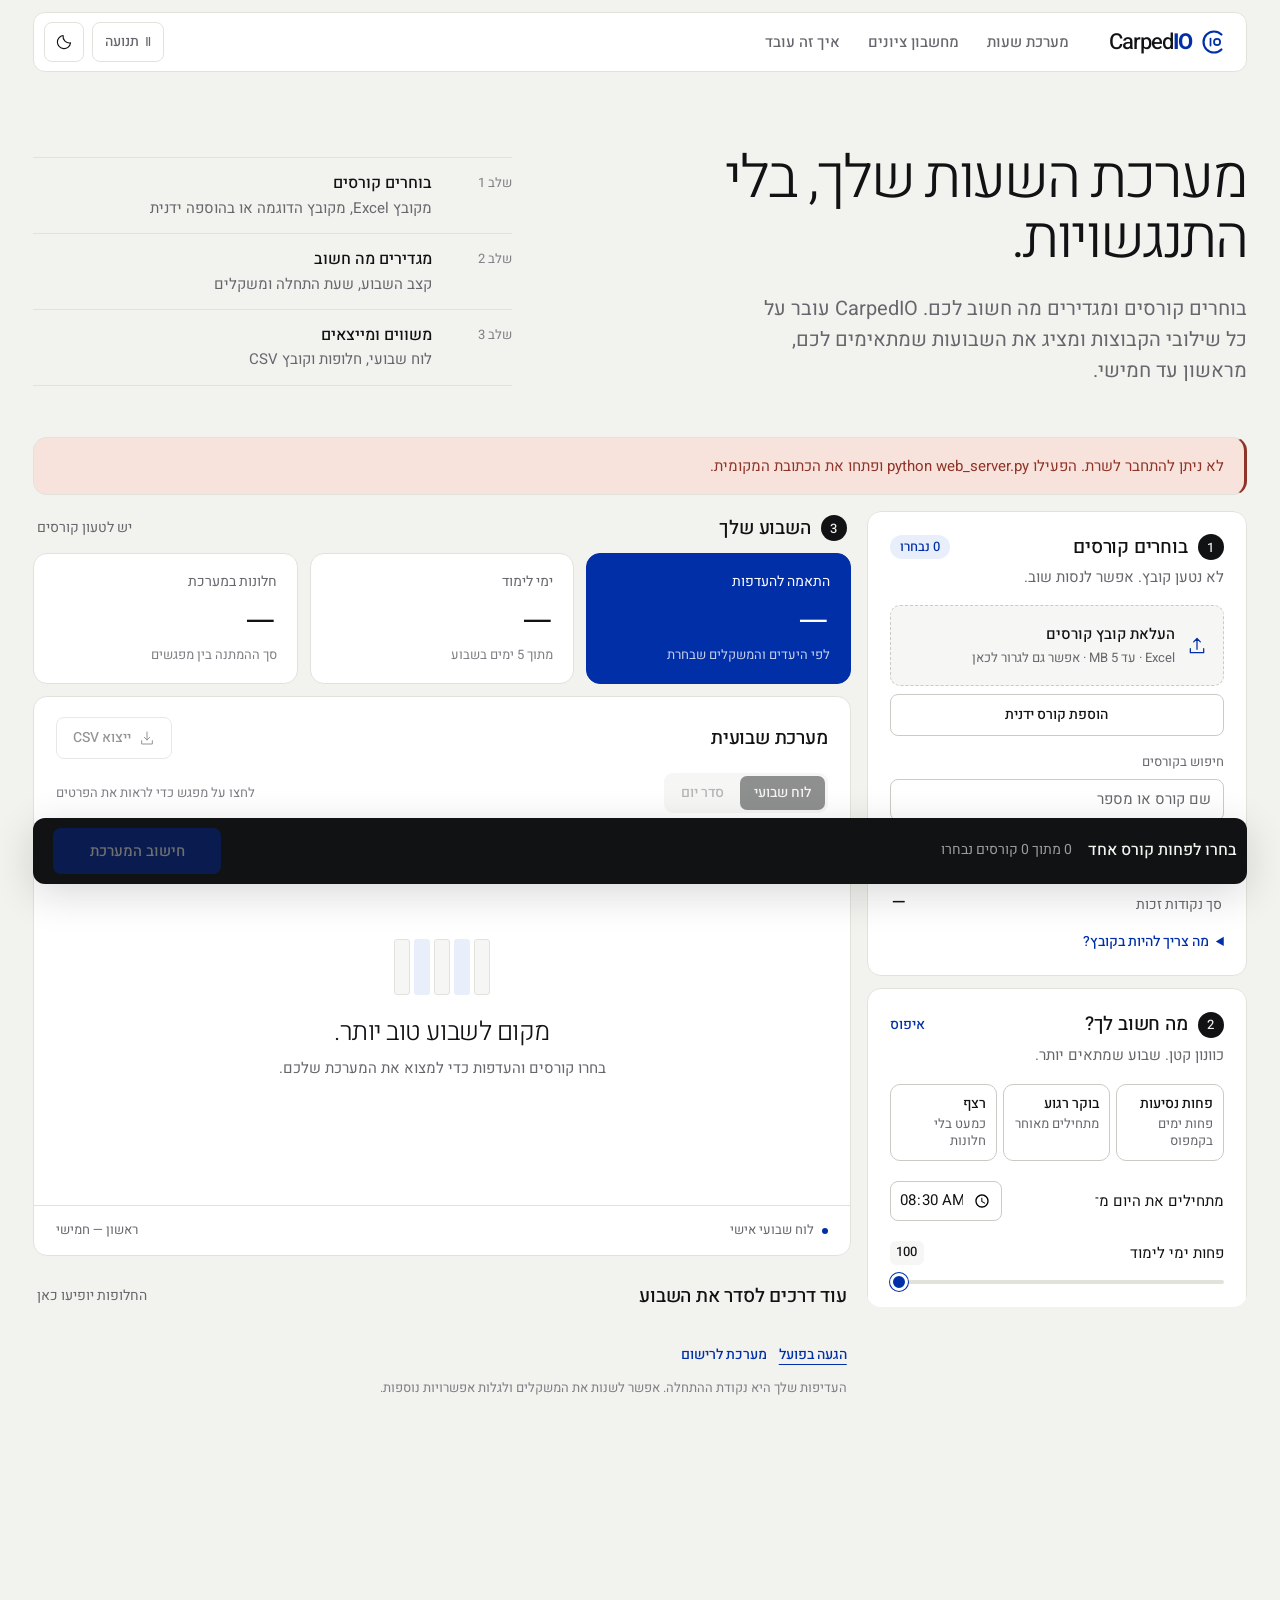
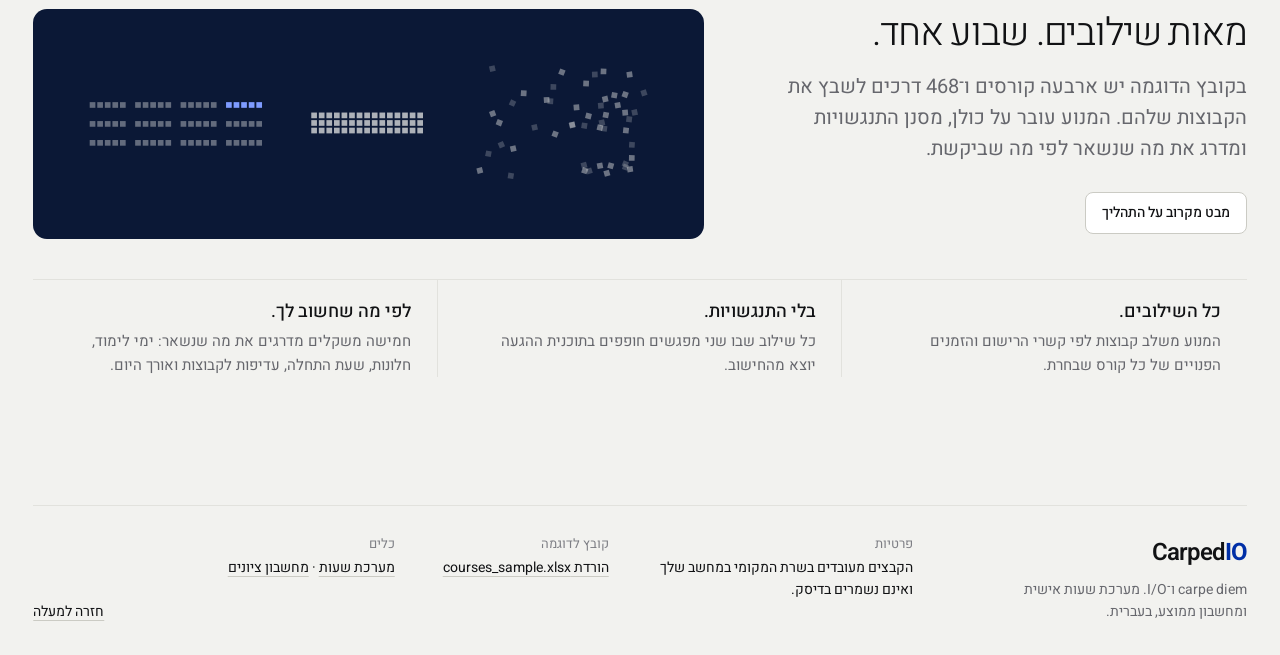
==== commit e72e567e: "Redesign as a quiet studio tool and make planning intuitive Rebuild both pages after studying Abatab" ====
--- a/web/index.html
+++ b/web/index.html
@@ -40,7 +40,7 @@
     <link rel="stylesheet" href="styles/brand.css" />
     <link rel="preconnect" href="https://fonts.googleapis.com" />
     <link rel="preconnect" href="https://fonts.gstatic.com" crossorigin />
-    <link href="https://fonts.googleapis.com/css2?family=Frank+Ruhl+Libre:wght@400;500;700&family=Heebo:wght@400;500;600;700&display=swap" rel="stylesheet" />
+    <link href="https://fonts.googleapis.com/css2?family=Heebo:wght@300;400;500;600&display=swap" rel="stylesheet" />
   </head>
   <body>
     <section class="local-launch" aria-labelledby="local-launch-title">
@@ -60,13 +60,11 @@
         <span class="brand-copy"><strong class="carpedio-wordmark" dir="ltr">Carped<span>IO</span></strong><span>מערכת שעות בדרך שלך</span></span>
       </a>
       <nav class="header-nav" aria-label="ניווט ראשי">
-        <a href="#planner">מרחב התכנון</a>
-        <a href="#rhythms">נקודות פתיחה</a>
+        <a href="#planner">מערכת שעות</a>
+        <a href="grades.html">מחשבון ציונים</a>
         <a href="#approach">איך זה עובד</a>
-        <a href="grades.html">מחשבון ציונים</a>
       </nav>
       <div class="header-actions">
-        <a class="header-cta" href="#planner">לתכנון המערכת</a>
         <button class="motion-toggle text-button" id="motion-toggle" type="button" aria-pressed="false" aria-label="עצירת אפקטי תנועה"><span aria-hidden="true">Ⅱ</span><span class="motion-label">תנועה</span></button>
         <span class="header-divider" aria-hidden="true"></span>
         <button
@@ -94,65 +92,21 @@
     <main class="page-shell">
 <section class="hero" aria-labelledby="page-title">
   <div class="hero-copy">
-    <h1 id="page-title"><span class="title-line">מערכת שעות</span> <span class="title-line">בלי התנגשויות.</span></h1>
-    <p class="hero-description">בוחרים קורסים ומגדירים מה חשוב לכם. CarpedIO בודק כל שילוב של קבוצות ומציג את השבוע שמתאים לכם, מראשון עד חמישי.</p>
-    <div class="hero-actions"><a class="hero-cta" href="#planner">לתכנון המערכת</a><a class="hero-secondary" href="grades.html">למחשבון הממוצע</a></div>
+    <h1 id="page-title">מערכת השעות שלך, בלי התנגשויות.</h1>
+    <p class="hero-description">בוחרים קורסים ומגדירים מה חשוב לכם. CarpedIO עובר על כל שילובי הקבוצות ומציג את השבועות שמתאימים לכם, מראשון עד חמישי.</p>
   </div>
   <div class="hero-art">
-    <figure class="hero-artwork" data-ui aria-labelledby="hero-week-title">
-      <div class="paper-week">
-        <div class="paper-week-head">
-          <p id="hero-week-title">המערכת המובילה בקובץ הדוגמה</p>
-          <p class="paper-week-meta">4 קורסים · 14.5 נק״ז</p>
-        </div>
-        <div class="paper-grid" role="img" aria-label="לוח שבועי: יום חמישי פנוי, שאר המפגשים בין 08:00 ל־14:00 ללא חלונות">
-          <div class="paper-hours" aria-hidden="true"><span>08:00</span><span>09:00</span><span>10:00</span><span>11:00</span><span>12:00</span><span>13:00</span><span>14:00</span></div>
-          <div class="paper-day"><b>ראשון</b><div class="paper-slots">
-            <span class="paper-session c2" data-code="OS201" style="--from:3;--to:5;--i:2"><bdi>Operating Systems</bdi><small>הרצאה</small></span>
-            <span class="paper-session c3" data-code="SE220" style="--from:5;--to:6;--i:6"><bdi>Software Eng.</bdi><small>תרגול</small></span>
-          </div></div>
-          <div class="paper-day"><b>שני</b><div class="paper-slots">
-            <span class="paper-session c0" data-code="ALG101" style="--from:0;--to:2;--i:0"><bdi>Algorithms</bdi><small>הרצאה</small></span>
-          </div></div>
-          <div class="paper-day"><b>שלישי</b><div class="paper-slots">
-            <span class="paper-session c1" data-code="DB301" style="--from:0;--to:2;--i:1"><bdi>Databases</bdi><small>הרצאה</small></span>
-            <span class="paper-session c3" data-code="SE220" style="--from:2;--to:4;--i:4"><bdi>Software Eng.</bdi><small>הרצאה</small></span>
-            <span class="paper-session c1" data-code="DB301" style="--from:4;--to:6;--i:8"><bdi>Databases</bdi><small>מעבדה</small></span>
-          </div></div>
-          <div class="paper-day"><b>רביעי</b><div class="paper-slots">
-            <span class="paper-session c3" data-code="SE220" style="--from:1;--to:2;--i:3"><bdi>Software Eng.</bdi></span>
-            <span class="paper-session c2" data-code="OS201" style="--from:2;--to:3;--i:5"><bdi>Operating Sys.</bdi></span>
-            <span class="paper-session c1" data-code="DB301" style="--from:3;--to:4;--i:7"><bdi>Databases</bdi></span>
-            <span class="paper-session c0" data-code="ALG101" style="--from:4;--to:5;--i:9"><bdi>Algorithms</bdi></span>
-            <span class="paper-session c2" data-code="OS201" style="--from:5;--to:6;--i:10"><bdi>Operating Sys.</bdi></span>
-          </div></div>
-          <div class="paper-day is-free"><b>חמישי</b><div class="paper-slots"><span class="free-pin">יום פנוי</span></div></div>
-        </div>
-      </div>
-      <figcaption class="hero-facts">
-        <p><strong>468</strong><span>שילובים נבדקו</span></p>
-        <p><strong>0</strong><span>חלונות בין מפגשים</span></p>
-        <p><strong>4</strong><span>ימי לימוד בשבוע</span></p>
-      </figcaption>
-    </figure>
+    <ol class="hero-artwork intro-steps" aria-label="איך מתכננים">
+      <li><span>שלב 1</span><b>בוחרים קורסים</b><small>מקובץ Excel, מקובץ הדוגמה או בהוספה ידנית</small></li>
+      <li><span>שלב 2</span><b>מגדירים מה חשוב</b><small>קצב השבוע, שעת התחלה ומשקלים</small></li>
+      <li><span>שלב 3</span><b>משווים ומייצאים</b><small>לוח שבועי, חלופות וקובץ CSV</small></li>
+    </ol>
   </div>
 </section>
 
-<section class="rhythms-section" id="rhythms" aria-labelledby="rhythms-title">
-  <div class="editorial-heading reveal"><h2 id="rhythms-title">שלושה קצבים לשבוע.</h2><p>אין שבוע מושלם, יש שבוע שמתאים לך. בחירה כאן מכוונת את ההעדפות במרחב התכנון, ואת הפרטים משנים אחר כך.</p></div>
-  <div class="rhythm-grid">
-    <button class="rhythm-card rhythm-compact reveal" type="button" data-preset="compact" aria-pressed="false"><span class="rhythm-title">פחות נסיעות.</span><span class="rhythm-description">מרכזים את הלימודים בפחות ימים ומפנים ימים שלמים לעבודה או למנוחה.</span><span class="rhythm-art" aria-hidden="true"><i></i><i></i><i></i><i></i><i></i></span><span class="rhythm-action">לבחור את הקצב הזה</span></button>
-    <button class="rhythm-card rhythm-morning reveal" type="button" data-preset="morning" aria-pressed="false"><span class="rhythm-title">בוקר בקצב שלך.</span><span class="rhythm-description">עוד קפה אחד. המערכת מעדיפה קבוצות שמתחילות מאוחר יותר.</span><span class="rhythm-art" aria-hidden="true"><i></i><i></i><i></i><i></i><i></i></span><span class="rhythm-action">לבחור את הקצב הזה</span></button>
-    <button class="rhythm-card rhythm-flow reveal" type="button" data-preset="flow" aria-pressed="false"><span class="rhythm-title">נכנסים לרצף.</span><span class="rhythm-description">מפגשים צמודים, כמעט בלי חלונות. יותר זמן שעובד בשבילך.</span><span class="rhythm-art" aria-hidden="true"><i></i><i></i><i></i><i></i><i></i></span><span class="rhythm-action">לבחור את הקצב הזה</span></button>
-  </div>
-</section>
-
 <section class="planner-section" id="planner" aria-labelledby="workspace-title">
-<div class="workspace-heading reveal">
-  <h2 id="workspace-title">מרחב התכנון.</h2>
-  <p>בוחרים קורסים והעדפות, משווים חלופות ומוצאים את השבוע שמתאים לך.</p>
-</div>
-<nav class="planner-steps" aria-label="שלבי התכנון"><ol><li><a href="#course-panel">הקורסים שלך</a></li><li><a href="#preferences-form">ההעדפות שלך</a></li><li><a href="#results">השבוע שלך</a></li></ol></nav>
+<h2 id="workspace-title" class="visually-hidden">מרחב התכנון</h2>
+<nav class="planner-steps" aria-label="שלבי התכנון" hidden><ol><li><a href="#course-panel">הקורסים שלך</a></li><li><a href="#preferences-form">ההעדפות שלך</a></li><li><a href="#results">השבוע שלך</a></li></ol></nav>
 
       <div
         id="notice"
@@ -170,7 +124,7 @@
         <aside class="sidebar" aria-label="הגדרות מערכת השעות">
           <section class="panel course-panel" id="course-panel">
             <div class="panel-heading">
-              <h3>הקורסים שלך</h3>
+              <h3><span class="step-no">1</span>בוחרים קורסים</h3>
               <span id="course-count" class="count-badge">0</span>
             </div>
             <p class="section-description" id="source-label">
@@ -229,7 +183,7 @@
           <form id="preferences-form" class="panel preferences-panel">
             <fieldset id="preferences-fields">
               <div class="panel-heading">
-                <h3>מה חשוב לך?</h3>
+                <h3><span class="step-no">2</span>מה חשוב לך?</h3>
                 <button
                   id="reset-preferences"
                   class="text-button"
@@ -239,6 +193,11 @@
                 </button>
               </div>
               <p class="section-description" id="preset-status">כוונון קטן. שבוע שמתאים יותר.</p>
+              <div class="preset-picker" role="group" aria-label="קצב השבוע">
+                <button class="preset" type="button" data-preset="compact" aria-pressed="false"><b>פחות נסיעות</b><small>פחות ימים בקמפוס</small></button>
+                <button class="preset" type="button" data-preset="morning" aria-pressed="false"><b>בוקר רגוע</b><small>מתחילים מאוחר</small></button>
+                <button class="preset" type="button" data-preset="flow" aria-pressed="false"><b>רצף</b><small>כמעט בלי חלונות</small></button>
+              </div>
               <div class="time-preference">
                 <label for="preferred-start">מתחילים את היום מ־</label
                 ><input
@@ -273,7 +232,7 @@
           aria-busy="false"
         >
           <div class="results-topline">
-            <h3 class="results-title">השבוע, בתמונה אחת</h3
+            <h3 class="results-title"><span class="step-no">3</span>השבוע שלך</h3
             ><span id="result-status" class="result-status"
               >ממתינים לנתונים</span
             >
@@ -364,7 +323,7 @@
       </div>
 </section>
 <section class="approach-section" id="approach" aria-labelledby="approach-title">
-  <div class="approach-title reveal"><h2 id="approach-title">מאות שילובים, שבוע אחד.</h2><p>בקובץ הדוגמה יש ארבעה קורסים ו־468 דרכים לשבץ את הקבוצות שלהם. המנוע עובר על כולן, מסנן התנגשויות ומדרג את מה שנשאר לפי מה שביקשת.</p><button class="secondary-button" id="help-button" type="button">מבט מקרוב על התהליך</button></div>
+  <div class="approach-title reveal"><h2 id="approach-title">מאות שילובים. שבוע אחד.</h2><p>בקובץ הדוגמה יש ארבעה קורסים ו־468 דרכים לשבץ את הקבוצות שלהם. המנוע עובר על כולן, מסנן התנגשויות ומדרג את מה שנשאר לפי מה שביקשת.</p><button class="secondary-button" id="help-button" type="button">מבט מקרוב על התהליך</button></div>
   <figure class="approach-diagram reveal">
     <svg class="flow-diagram flow-horizontal" viewBox="0 0 1200 270" role="img" aria-label="ריבועים מפוזרים של כל שילובי הקבוצות נאספים לפס צר של שילובים ללא התנגשות, ומשם לשורות מסודרות של שבועות מדורגים"><rect class="sq-b" x="830.0" y="227.5" width="12" height="12" transform="rotate(-14 836.0 233.5)"/><rect class="sq-b" x="1083.8" y="136.7" width="12" height="12" transform="rotate(13 1089.8 142.7)"/><rect class="sq-a" x="1092.8" y="139.0" width="12" height="12" transform="rotate(7 1098.8 145.0)"/><rect class="sq-b" x="1114.2" y="68.6" width="12" height="12" transform="rotate(10 1120.2 74.6)"/><rect class="sq-a" x="1072.9" y="24.6" width="12" height="12" transform="rotate(-2 1078.9 30.6)"/><rect class="sq-b" x="1151.0" y="200.9" width="12" height="12" transform="rotate(1 1157.0 206.9)"/><rect class="sq-a" x="1151.3" y="173.1" width="12" height="12" transform="rotate(4 1157.3 179.1)"/><rect class="sq-b" x="1147.4" y="224.6" width="12" height="12" transform="rotate(-8 1153.4 230.6)"/><rect class="sq-b" x="1121.3" y="89.7" width="12" height="12" transform="rotate(-10 1127.3 95.7)"/><rect class="sq-a" x="979.1" y="81.0" width="12" height="12" transform="rotate(3 985.1 87.0)"/><rect class="sq-b" x="1083.8" y="217.4" width="12" height="12" transform="rotate(-11 1089.8 223.4)"/><rect class="sq-b" x="1025.1" y="131.1" width="12" height="12" transform="rotate(-15 1031.1 137.1)"/><rect class="sq-b" x="1146.3" y="24.8" width="12" height="12" transform="rotate(-8 1152.3 30.8)"/><rect class="sq-a" x="1061.2" y="228.3" width="12" height="12" transform="rotate(-17 1067.2 234.3)"/><rect class="sq-b" x="971.2" y="78.4" width="12" height="12" transform="rotate(-4 977.2 84.4)"/><rect class="sq-a" x="945.7" y="136.4" width="12" height="12" transform="rotate(-13 951.7 142.4)"/><rect class="sq-a" x="1145.5" y="119.1" width="12" height="12" transform="rotate(7 1151.5 125.1)"/><rect class="sq-a" x="1050.8" y="132.8" width="12" height="12" transform="rotate(9 1056.8 138.8)"/><rect class="sq-a" x="1157.0" y="104.8" width="12" height="12" transform="rotate(-12 1163.0 110.8)"/><rect class="sq-b" x="1034.2" y="94.0" width="12" height="12" transform="rotate(-5 1040.2 100.0)"/><rect class="sq-b" x="1106.6" y="217.3" width="12" height="12" transform="rotate(16 1112.6 223.3)"/><rect class="sq-b" x="857.1" y="107.2" width="12" height="12" transform="rotate(-21 863.1 113.2)"/><rect class="sq-a" x="1176.7" y="63.5" width="12" height="12" transform="rotate(-18 1182.7 69.5)"/><rect class="sq-b" x="989.1" y="150.7" width="12" height="12" transform="rotate(21 995.1 156.7)"/><rect class="sq-a" x="1137.8" y="220.4" width="12" height="12" transform="rotate(20 1143.8 226.4)"/><rect class="sq-b" x="1094.9" y="76.4" width="12" height="12" transform="rotate(-13 1100.9 82.4)"/><rect class="sq-a" x="856.5" y="12.4" width="12" height="12" transform="rotate(-13 862.5 18.4)"/><rect class="sq-a" x="1087.9" y="126.5" width="12" height="12" transform="rotate(-13 1093.9 132.5)"/><rect class="sq-b" x="1137.0" y="67.0" width="12" height="12" transform="rotate(20 1143.0 73.0)"/><rect class="sq-b" x="871.2" y="126.5" width="12" height="12" transform="rotate(21 877.2 132.5)"/><rect class="sq-b" x="1051.7" y="227.8" width="12" height="12" transform="rotate(20 1057.7 233.8)"/><rect class="sq-a" x="895.5" y="238.7" width="12" height="12" transform="rotate(9 901.5 244.7)"/><rect class="sq-b" x="922.7" y="64.1" width="12" height="12" transform="rotate(3 928.7 70.1)"/><rect class="sq-a" x="848.2" y="192.0" width="12" height="12" transform="rotate(11 854.2 198.0)"/><rect class="sq-b" x="1003.4" y="19.7" width="12" height="12" transform="rotate(21 1009.4 25.7)"/><rect class="sq-a" x="875.5" y="173.0" width="12" height="12" transform="rotate(-23 881.5 179.0)"/><rect class="sq-a" x="1137.3" y="213.6" width="12" height="12" transform="rotate(23 1143.3 219.6)"/><rect class="sq-b" x="1096.2" y="110.2" width="12" height="12" transform="rotate(11 1102.2 116.2)"/><rect class="sq-b" x="1137.0" y="105.2" width="12" height="12" transform="rotate(-5 1143.0 111.2)"/><rect class="sq-b" x="1138.7" y="142.8" width="12" height="12" transform="rotate(6 1144.7 148.8)"/><rect class="sq-a" x="1085.7" y="90.4" width="12" height="12" transform="rotate(-4 1091.7 96.4)"/><rect class="sq-a" x="899.1" y="84.9" width="12" height="12" transform="rotate(25 905.1 90.9)"/><rect class="sq-a" x="1050.1" y="216.1" width="12" height="12" transform="rotate(-15 1056.1 222.1)"/><rect class="sq-b" x="1054.5" y="43.7" width="12" height="12" transform="rotate(3 1060.5 49.7)"/><rect class="sq-b" x="1098.4" y="233.3" width="12" height="12" transform="rotate(-16 1104.4 239.3)"/><rect class="sq-a" x="985.4" y="50.9" width="12" height="12" transform="rotate(1 991.4 56.9)"/><rect class="sq-a" x="1025.4" y="130.6" width="12" height="12" transform="rotate(-7 1031.4 136.6)"/><rect class="sq-b" x="1091.3" y="18.1" width="12" height="12" transform="rotate(2 1097.3 24.1)"/><rect class="sq-b" x="900.6" y="181.2" width="12" height="12" transform="rotate(-13 906.6 187.2)"/><rect class="sq-b" x="1059.5" y="112.4" width="12" height="12" transform="rotate(14 1065.5 118.4)"/><rect class="sq-c" x="480.0" y="111.0" width="12" height="12"/><rect class="sq-c" x="480.0" y="127.0" width="12" height="12"/><rect class="sq-c" x="480.0" y="143.0" width="12" height="12"/><rect class="sq-c" x="496.0" y="111.0" width="12" height="12"/><rect class="sq-c" x="496.0" y="127.0" width="12" height="12"/><rect class="sq-c" x="496.0" y="143.0" width="12" height="12"/><rect class="sq-c" x="512.0" y="111.0" width="12" height="12"/><rect class="sq-c" x="512.0" y="127.0" width="12" height="12"/><rect class="sq-c" x="512.0" y="143.0" width="12" height="12"/><rect class="sq-c" x="528.0" y="111.0" width="12" height="12"/><rect class="sq-c" x="528.0" y="127.0" width="12" height="12"/><rect class="sq-c" x="528.0" y="143.0" width="12" height="12"/><rect class="sq-c" x="544.0" y="111.0" width="12" height="12"/><rect class="sq-c" x="544.0" y="127.0" width="12" height="12"/><rect class="sq-c" x="544.0" y="143.0" width="12" height="12"/><rect class="sq-c" x="560.0" y="111.0" width="12" height="12"/><rect class="sq-c" x="560.0" y="127.0" width="12" height="12"/><rect class="sq-c" x="560.0" y="143.0" width="12" height="12"/><rect class="sq-c" x="576.0" y="111.0" width="12" height="12"/><rect class="sq-c" x="576.0" y="127.0" width="12" height="12"/><rect class="sq-c" x="576.0" y="143.0" width="12" height="12"/><rect class="sq-c" x="592.0" y="111.0" width="12" height="12"/><rect class="sq-c" x="592.0" y="127.0" width="12" height="12"/><rect class="sq-c" x="592.0" y="143.0" width="12" height="12"/><rect class="sq-c" x="608.0" y="111.0" width="12" height="12"/><rect class="sq-c" x="608.0" y="127.0" width="12" height="12"/><rect class="sq-c" x="608.0" y="143.0" width="12" height="12"/><rect class="sq-c" x="624.0" y="111.0" width="12" height="12"/><rect class="sq-c" x="624.0" y="127.0" width="12" height="12"/><rect class="sq-c" x="624.0" y="143.0" width="12" height="12"/><rect class="sq-c" x="640.0" y="111.0" width="12" height="12"/><rect class="sq-c" x="640.0" y="127.0" width="12" height="12"/><rect class="sq-c" x="640.0" y="143.0" width="12" height="12"/><rect class="sq-c" x="656.0" y="111.0" width="12" height="12"/><rect class="sq-c" x="656.0" y="127.0" width="12" height="12"/><rect class="sq-c" x="656.0" y="143.0" width="12" height="12"/><rect class="sq-c" x="672.0" y="111.0" width="12" height="12"/><rect class="sq-c" x="672.0" y="127.0" width="12" height="12"/><rect class="sq-c" x="672.0" y="143.0" width="12" height="12"/><rect class="sq-c" x="688.0" y="111.0" width="12" height="12"/><rect class="sq-c" x="688.0" y="127.0" width="12" height="12"/><rect class="sq-c" x="688.0" y="143.0" width="12" height="12"/><rect class="sq-c" x="704.0" y="111.0" width="12" height="12"/><rect class="sq-c" x="704.0" y="127.0" width="12" height="12"/><rect class="sq-c" x="704.0" y="143.0" width="12" height="12"/><rect class="sq-best" x="300.0" y="89.0" width="12" height="12"/><rect class="sq-best" x="316.0" y="89.0" width="12" height="12"/><rect class="sq-best" x="332.0" y="89.0" width="12" height="12"/><rect class="sq-best" x="348.0" y="89.0" width="12" height="12"/><rect class="sq-best" x="364.0" y="89.0" width="12" height="12"/><rect class="sq-d" x="204.0" y="89.0" width="12" height="12"/><rect class="sq-d" x="220.0" y="89.0" width="12" height="12"/><rect class="sq-d" x="236.0" y="89.0" width="12" height="12"/><rect class="sq-d" x="252.0" y="89.0" width="12" height="12"/><rect class="sq-d" x="268.0" y="89.0" width="12" height="12"/><rect class="sq-d" x="108.0" y="89.0" width="12" height="12"/><rect class="sq-d" x="124.0" y="89.0" width="12" height="12"/><rect class="sq-d" x="140.0" y="89.0" width="12" height="12"/><rect class="sq-d" x="156.0" y="89.0" width="12" height="12"/><rect class="sq-d" x="172.0" y="89.0" width="12" height="12"/><rect class="sq-d" x="12.0" y="89.0" width="12" height="12"/><rect class="sq-d" x="28.0" y="89.0" width="12" height="12"/><rect class="sq-d" x="44.0" y="89.0" width="12" height="12"/><rect class="sq-d" x="60.0" y="89.0" width="12" height="12"/><rect class="sq-d" x="76.0" y="89.0" width="12" height="12"/><rect class="sq-d" x="300.0" y="129.0" width="12" height="12"/><rect class="sq-d" x="316.0" y="129.0" width="12" height="12"/><rect class="sq-d" x="332.0" y="129.0" width="12" height="12"/><rect class="sq-d" x="348.0" y="129.0" width="12" height="12"/><rect class="sq-d" x="364.0" y="129.0" width="12" height="12"/><rect class="sq-d" x="204.0" y="129.0" width="12" height="12"/><rect class="sq-d" x="220.0" y="129.0" width="12" height="12"/><rect class="sq-d" x="236.0" y="129.0" width="12" height="12"/><rect class="sq-d" x="252.0" y="129.0" width="12" height="12"/><rect class="sq-d" x="268.0" y="129.0" width="12" height="12"/><rect class="sq-d" x="108.0" y="129.0" width="12" height="12"/><rect class="sq-d" x="124.0" y="129.0" width="12" height="12"/><rect class="sq-d" x="140.0" y="129.0" width="12" height="12"/><rect class="sq-d" x="156.0" y="129.0" width="12" height="12"/><rect class="sq-d" x="172.0" y="129.0" width="12" height="12"/><rect class="sq-d" x="12.0" y="129.0" width="12" height="12"/><rect class="sq-d" x="28.0" y="129.0" width="12" height="12"/><rect class="sq-d" x="44.0" y="129.0" width="12" height="12"/><rect class="sq-d" x="60.0" y="129.0" width="12" height="12"/><rect class="sq-d" x="76.0" y="129.0" width="12" height="12"/><rect class="sq-d" x="300.0" y="169.0" width="12" height="12"/><rect class="sq-d" x="316.0" y="169.0" width="12" height="12"/><rect class="sq-d" x="332.0" y="169.0" width="12" height="12"/><rect class="sq-d" x="348.0" y="169.0" width="12" height="12"/><rect class="sq-d" x="364.0" y="169.0" width="12" height="12"/><rect class="sq-d" x="204.0" y="169.0" width="12" height="12"/><rect class="sq-d" x="220.0" y="169.0" width="12" height="12"/><rect class="sq-d" x="236.0" y="169.0" width="12" height="12"/><rect class="sq-d" x="252.0" y="169.0" width="12" height="12"/><rect class="sq-d" x="268.0" y="169.0" width="12" height="12"/><rect class="sq-d" x="108.0" y="169.0" width="12" height="12"/><rect class="sq-d" x="124.0" y="169.0" width="12" height="12"/><rect class="sq-d" x="140.0" y="169.0" width="12" height="12"/><rect class="sq-d" x="156.0" y="169.0" width="12" height="12"/><rect class="sq-d" x="172.0" y="169.0" width="12" height="12"/><rect class="sq-d" x="12.0" y="169.0" width="12" height="12"/><rect class="sq-d" x="28.0" y="169.0" width="12" height="12"/><rect class="sq-d" x="44.0" y="169.0" width="12" height="12"/><rect class="sq-d" x="60.0" y="169.0" width="12" height="12"/><rect class="sq-d" x="76.0" y="169.0" width="12" height="12"/></svg>
     <svg class="flow-diagram flow-vertical" viewBox="0 0 360 480" role="img" aria-label="ריבועים מפוזרים של כל שילובי הקבוצות נאספים לפס צר של שילובים ללא התנגשות, ומשם לשורות מסודרות של שבועות מדורגים"><rect class="sq-b" x="10.0" y="64.1" width="12" height="12" transform="rotate(-23 16.0 70.1)"/><rect class="sq-a" x="292.2" y="59.1" width="12" height="12" transform="rotate(-2 298.2 65.1)"/><rect class="sq-b" x="164.9" y="42.6" width="12" height="12" transform="rotate(11 170.9 48.6)"/><rect class="sq-a" x="56.1" y="55.4" width="12" height="12" transform="rotate(16 62.1 61.4)"/><rect class="sq-b" x="135.5" y="17.0" width="12" height="12" transform="rotate(12 141.5 23.0)"/><rect class="sq-b" x="204.3" y="78.1" width="12" height="12" transform="rotate(-13 210.3 84.1)"/><rect class="sq-b" x="111.0" y="109.5" width="12" height="12" transform="rotate(-15 117.0 115.5)"/><rect class="sq-b" x="198.9" y="98.7" width="12" height="12" transform="rotate(-6 204.9 104.7)"/><rect class="sq-b" x="300.9" y="73.9" width="12" height="12" transform="rotate(6 306.9 79.9)"/><rect class="sq-a" x="324.6" y="47.7" width="12" height="12" transform="rotate(-24 330.6 53.7)"/><rect class="sq-a" x="245.3" y="111.0" width="12" height="12" transform="rotate(-11 251.3 117.0)"/><rect class="sq-a" x="64.7" y="109.9" width="12" height="12" transform="rotate(12 70.7 115.9)"/><rect class="sq-b" x="337.9" y="110.1" width="12" height="12" transform="rotate(-12 343.9 116.1)"/><rect class="sq-a" x="211.9" y="9.1" width="12" height="12" transform="rotate(17 217.9 15.1)"/><rect class="sq-b" x="125.4" y="119.6" width="12" height="12" transform="rotate(8 131.4 125.6)"/><rect class="sq-a" x="322.0" y="77.5" width="12" height="12" transform="rotate(0 328.0 83.5)"/><rect class="sq-a" x="289.8" y="62.4" width="12" height="12" transform="rotate(25 295.8 68.4)"/><rect class="sq-a" x="149.5" y="111.5" width="12" height="12" transform="rotate(-14 155.5 117.5)"/><rect class="sq-a" x="25.7" y="12.8" width="12" height="12" transform="rotate(-20 31.7 18.8)"/><rect class="sq-b" x="125.1" y="77.6" width="12" height="12" transform="rotate(-1 131.1 83.6)"/><rect class="sq-b" x="44.8" y="55.3" width="12" height="12" transform="rotate(4 50.8 61.3)"/><rect class="sq-b" x="190.6" y="126.2" width="12" height="12" transform="rotate(24 196.6 132.2)"/><rect class="sq-a" x="336.0" y="106.7" width="12" height="12" transform="rotate(-7 342.0 112.7)"/><rect class="sq-a" x="292.5" y="90.0" width="12" height="12" transform="rotate(-10 298.5 96.0)"/><rect class="sq-a" x="184.8" y="39.4" width="12" height="12" transform="rotate(3 190.8 45.4)"/><rect class="sq-b" x="308.6" y="25.1" width="12" height="12" transform="rotate(23 314.6 31.1)"/><rect class="sq-a" x="236.6" y="43.5" width="12" height="12" transform="rotate(-7 242.6 49.5)"/><rect class="sq-a" x="298.3" y="68.8" width="12" height="12" transform="rotate(-13 304.3 74.8)"/><rect class="sq-a" x="42.9" y="109.8" width="12" height="12" transform="rotate(-12 48.9 115.8)"/><rect class="sq-a" x="258.4" y="50.2" width="12" height="12" transform="rotate(-3 264.4 56.2)"/><rect class="sq-b" x="10.3" y="8.7" width="12" height="12" transform="rotate(3 16.3 14.7)"/><rect class="sq-b" x="107.0" y="111.0" width="12" height="12" transform="rotate(7 113.0 117.0)"/><rect class="sq-a" x="334.7" y="70.1" width="12" height="12" transform="rotate(-16 340.7 76.1)"/><rect class="sq-b" x="224.4" y="70.3" width="12" height="12" transform="rotate(-12 230.4 76.3)"/><rect class="sq-b" x="173.1" y="87.0" width="12" height="12" transform="rotate(-10 179.1 93.0)"/><rect class="sq-b" x="171.1" y="72.2" width="12" height="12" transform="rotate(6 177.1 78.2)"/><rect class="sq-a" x="277.8" y="70.5" width="12" height="12" transform="rotate(-14 283.8 76.5)"/><rect class="sq-b" x="263.7" y="54.6" width="12" height="12" transform="rotate(4 269.7 60.6)"/><rect class="sq-a" x="136.7" y="31.7" width="12" height="12" transform="rotate(21 142.7 37.7)"/><rect class="sq-a" x="139.2" y="27.3" width="12" height="12" transform="rotate(17 145.2 33.3)"/><rect class="sq-b" x="248.2" y="37.3" width="12" height="12" transform="rotate(-13 254.2 43.3)"/><rect class="sq-a" x="112.4" y="125.4" width="12" height="12" transform="rotate(3 118.4 131.4)"/><rect class="sq-b" x="148.5" y="72.7" width="12" height="12" transform="rotate(12 154.5 78.7)"/><rect class="sq-a" x="14.6" y="107.9" width="12" height="12" transform="rotate(-24 20.6 113.9)"/><rect class="sq-a" x="267.0" y="69.2" width="12" height="12" transform="rotate(-25 273.0 75.2)"/><rect class="sq-a" x="287.1" y="132.8" width="12" height="12" transform="rotate(-13 293.1 138.8)"/><rect class="sq-b" x="65.1" y="53.8" width="12" height="12" transform="rotate(25 71.1 59.8)"/><rect class="sq-b" x="256.5" y="67.0" width="12" height="12" transform="rotate(3 262.5 73.0)"/><rect class="sq-b" x="208.2" y="135.1" width="12" height="12" transform="rotate(-21 214.2 141.1)"/><rect class="sq-a" x="162.5" y="130.8" width="12" height="12" transform="rotate(-21 168.5 136.8)"/><rect class="sq-c" x="156.0" y="160.0" width="12" height="12"/><rect class="sq-c" x="172.0" y="160.0" width="12" height="12"/><rect class="sq-c" x="188.0" y="160.0" width="12" height="12"/><rect class="sq-c" x="156.0" y="170.5" width="12" height="12"/><rect class="sq-c" x="172.0" y="170.5" width="12" height="12"/><rect class="sq-c" x="188.0" y="170.5" width="12" height="12"/><rect class="sq-c" x="156.0" y="181.0" width="12" height="12"/><rect class="sq-c" x="172.0" y="181.0" width="12" height="12"/><rect class="sq-c" x="188.0" y="181.0" width="12" height="12"/><rect class="sq-c" x="156.0" y="191.5" width="12" height="12"/><rect class="sq-c" x="172.0" y="191.5" width="12" height="12"/><rect class="sq-c" x="188.0" y="191.5" width="12" height="12"/><rect class="sq-c" x="156.0" y="202.0" width="12" height="12"/><rect class="sq-c" x="172.0" y="202.0" width="12" height="12"/><rect class="sq-c" x="188.0" y="202.0" width="12" height="12"/><rect class="sq-c" x="156.0" y="212.5" width="12" height="12"/><rect class="sq-c" x="172.0" y="212.5" width="12" height="12"/><rect class="sq-c" x="188.0" y="212.5" width="12" height="12"/><rect class="sq-c" x="156.0" y="223.0" width="12" height="12"/><rect class="sq-c" x="172.0" y="223.0" width="12" height="12"/><rect class="sq-c" x="188.0" y="223.0" width="12" height="12"/><rect class="sq-c" x="156.0" y="233.5" width="12" height="12"/><rect class="sq-c" x="172.0" y="233.5" width="12" height="12"/><rect class="sq-c" x="188.0" y="233.5" width="12" height="12"/><rect class="sq-c" x="156.0" y="244.0" width="12" height="12"/><rect class="sq-c" x="172.0" y="244.0" width="12" height="12"/><rect class="sq-c" x="188.0" y="244.0" width="12" height="12"/><rect class="sq-c" x="156.0" y="254.5" width="12" height="12"/><rect class="sq-c" x="172.0" y="254.5" width="12" height="12"/><rect class="sq-c" x="188.0" y="254.5" width="12" height="12"/><rect class="sq-c" x="156.0" y="265.0" width="12" height="12"/><rect class="sq-c" x="172.0" y="265.0" width="12" height="12"/><rect class="sq-c" x="188.0" y="265.0" width="12" height="12"/><rect class="sq-c" x="156.0" y="275.5" width="12" height="12"/><rect class="sq-c" x="172.0" y="275.5" width="12" height="12"/><rect class="sq-c" x="188.0" y="275.5" width="12" height="12"/><rect class="sq-c" x="156.0" y="286.0" width="12" height="12"/><rect class="sq-c" x="172.0" y="286.0" width="12" height="12"/><rect class="sq-c" x="188.0" y="286.0" width="12" height="12"/><rect class="sq-c" x="156.0" y="296.5" width="12" height="12"/><rect class="sq-c" x="172.0" y="296.5" width="12" height="12"/><rect class="sq-c" x="188.0" y="296.5" width="12" height="12"/><rect class="sq-c" x="156.0" y="307.0" width="12" height="12"/><rect class="sq-c" x="172.0" y="307.0" width="12" height="12"/><rect class="sq-c" x="188.0" y="307.0" width="12" height="12"/><rect class="sq-best" x="276.0" y="352.0" width="12" height="12"/><rect class="sq-best" x="292.0" y="352.0" width="12" height="12"/><rect class="sq-best" x="308.0" y="352.0" width="12" height="12"/><rect class="sq-best" x="324.0" y="352.0" width="12" height="12"/><rect class="sq-best" x="340.0" y="352.0" width="12" height="12"/><rect class="sq-d" x="190.0" y="352.0" width="12" height="12"/><rect class="sq-d" x="206.0" y="352.0" width="12" height="12"/><rect class="sq-d" x="222.0" y="352.0" width="12" height="12"/><rect class="sq-d" x="238.0" y="352.0" width="12" height="12"/><rect class="sq-d" x="254.0" y="352.0" width="12" height="12"/><rect class="sq-d" x="104.0" y="352.0" width="12" height="12"/><rect class="sq-d" x="120.0" y="352.0" width="12" height="12"/><rect class="sq-d" x="136.0" y="352.0" width="12" height="12"/><rect class="sq-d" x="152.0" y="352.0" width="12" height="12"/><rect class="sq-d" x="168.0" y="352.0" width="12" height="12"/><rect class="sq-d" x="18.0" y="352.0" width="12" height="12"/><rect class="sq-d" x="34.0" y="352.0" width="12" height="12"/><rect class="sq-d" x="50.0" y="352.0" width="12" height="12"/><rect class="sq-d" x="66.0" y="352.0" width="12" height="12"/><rect class="sq-d" x="82.0" y="352.0" width="12" height="12"/><rect class="sq-d" x="276.0" y="392.0" width="12" height="12"/><rect class="sq-d" x="292.0" y="392.0" width="12" height="12"/><rect class="sq-d" x="308.0" y="392.0" width="12" height="12"/><rect class="sq-d" x="324.0" y="392.0" width="12" height="12"/><rect class="sq-d" x="340.0" y="392.0" width="12" height="12"/><rect class="sq-d" x="190.0" y="392.0" width="12" height="12"/><rect class="sq-d" x="206.0" y="392.0" width="12" height="12"/><rect class="sq-d" x="222.0" y="392.0" width="12" height="12"/><rect class="sq-d" x="238.0" y="392.0" width="12" height="12"/><rect class="sq-d" x="254.0" y="392.0" width="12" height="12"/><rect class="sq-d" x="104.0" y="392.0" width="12" height="12"/><rect class="sq-d" x="120.0" y="392.0" width="12" height="12"/><rect class="sq-d" x="136.0" y="392.0" width="12" height="12"/><rect class="sq-d" x="152.0" y="392.0" width="12" height="12"/><rect class="sq-d" x="168.0" y="392.0" width="12" height="12"/><rect class="sq-d" x="18.0" y="392.0" width="12" height="12"/><rect class="sq-d" x="34.0" y="392.0" width="12" height="12"/><rect class="sq-d" x="50.0" y="392.0" width="12" height="12"/><rect class="sq-d" x="66.0" y="392.0" width="12" height="12"/><rect class="sq-d" x="82.0" y="392.0" width="12" height="12"/><rect class="sq-d" x="276.0" y="432.0" width="12" height="12"/><rect class="sq-d" x="292.0" y="432.0" width="12" height="12"/><rect class="sq-d" x="308.0" y="432.0" width="12" height="12"/><rect class="sq-d" x="324.0" y="432.0" width="12" height="12"/><rect class="sq-d" x="340.0" y="432.0" width="12" height="12"/><rect class="sq-d" x="190.0" y="432.0" width="12" height="12"/><rect class="sq-d" x="206.0" y="432.0" width="12" height="12"/><rect class="sq-d" x="222.0" y="432.0" width="12" height="12"/><rect class="sq-d" x="238.0" y="432.0" width="12" height="12"/><rect class="sq-d" x="254.0" y="432.0" width="12" height="12"/><rect class="sq-d" x="104.0" y="432.0" width="12" height="12"/><rect class="sq-d" x="120.0" y="432.0" width="12" height="12"/><rect class="sq-d" x="136.0" y="432.0" width="12" height="12"/><rect class="sq-d" x="152.0" y="432.0" width="12" height="12"/><rect class="sq-d" x="168.0" y="432.0" width="12" height="12"/><rect class="sq-d" x="18.0" y="432.0" width="12" height="12"/><rect class="sq-d" x="34.0" y="432.0" width="12" height="12"/><rect class="sq-d" x="50.0" y="432.0" width="12" height="12"/><rect class="sq-d" x="66.0" y="432.0" width="12" height="12"/><rect class="sq-d" x="82.0" y="432.0" width="12" height="12"/></svg>
@@ -377,12 +336,14 @@
 </section>
 <footer class="site-footer">
   <div class="footer-columns">
-    <div><h2>CarpedIO</h2><p>carpe diem ו־I/O: תכנון הזמן והלימודים דרך הנתונים שלך. מערכת שעות אישית ומחשבון ממוצע, בעברית.</p></div>
-    <nav aria-label="ניווט בתחתית העמוד"><h2>באתר</h2><a href="#planner">מרחב התכנון</a><a href="#rhythms">נקודות פתיחה</a><a href="#approach">איך זה עובד</a><a href="grades.html">מחשבון ציונים</a></nav>
-    <div><h2>פרטיות</h2><p>קובצי הקורסים מעובדים בשרת המקומי במחשב שלך ואינם נשמרים בדיסק.</p></div>
-    <div><h2>קובץ לדוגמה</h2><a href="/sample.xlsx" download="courses_sample.xlsx">הורדת קובץ הקורסים לדוגמה</a><a href="#page-title">בחזרה למעלה</a></div>
+    <p class="footer-brand"><b class="carpedio-wordmark" dir="ltr">Carped<span>IO</span></b><span>carpe diem ו־I/O. מערכת שעות אישית ומחשבון ממוצע, בעברית.</span></p>
+    <dl class="footer-meta">
+      <div><dt>פרטיות</dt><dd>הקבצים מעובדים בשרת המקומי במחשב שלך ואינם נשמרים בדיסק.</dd></div>
+      <div><dt>קובץ לדוגמה</dt><dd><a href="/sample.xlsx" download="courses_sample.xlsx">הורדת courses_sample.xlsx</a></dd></div>
+      <div><dt>כלים</dt><dd><a href="#planner">מערכת שעות</a> · <a href="grades.html">מחשבון ציונים</a></dd></div>
+    </dl>
   </div>
-  <p class="footer-wordmark" aria-hidden="true"><b class="carpedio-wordmark">Carped<span>IO</span></b></p>
+  <a class="footer-top-link" href="#page-title">חזרה למעלה</a>
 </footer>
     </main>
 
--- a/web/styles/cobalt.css
+++ b/web/styles/cobalt.css
@@ -1,667 +1,535 @@
-/* CarpedIO: a two-colour printed course booklet. Paper and ink, cobalt in solid fields, no glass. */
+/* CarpedIO studio layer: a calm light ground, one sans family, white working cards, cobalt as the only signal.
+   Lessons from Abatable (precise grid, the product as the picture) and Huy Phan Vol.2 (label/value metadata, one item in focus). */
 :root[data-design] {
-  --paper: #F6F5F1;
-  --bg: var(--paper);
+  --bg: #F2F2EF;
   --surface: #FFFFFF;
-  --surface-soft: #ECEBE6;
-  --ink: #15171C;
-  --muted: #4C505C;
-  --faint: #5E6270;
-  --line: #D6D5CF;
+  --surface-soft: #F6F6F4;
+  --line: #E2E2DD;
+  --line-strong: #CBCBC4;
+  --ink: #111214;
+  --muted: #66676D;
+  --faint: #7E7F85;
   --accent: #002FA7;
-  --accent-soft: #E2E8F6;
+  --accent-hover: #00248A;
+  --accent-soft: #E9EEFB;
   --on-accent: #FFFFFF;
-  --button: #002FA7;
-  --button-hover: #00237E;
-  --field: #002FA7;
-  --on-field: #F6F5F1;
-  --on-field-soft: rgba(246, 245, 241, .8);
-  --footer: #15171C;
-  --on-footer: #F6F5F1;
-  --footer-accent: #9DB6FF;
+  --button: var(--accent);
+  --button-hover: var(--accent-hover);
+  --panel: #0B1836;
+  --on-panel: #F2F2EF;
   --focus: #002FA7;
   --metal: #002FA7;
-  --signal: #E2E8F6;
-  --signal-ink: #002FA7;
+  --signal: var(--accent-soft);
+  --signal-ink: var(--accent);
   --shadow: none;
-  --float-shadow: 0 24px 60px rgba(21, 23, 28, .18);
-  --overlay: rgba(21, 23, 28, .55);
-  --radius: 0px;
-  --serif: "Frank Ruhl Libre", "David", serif;
+  --float-shadow: 0 18px 50px rgba(17, 18, 20, .14);
+  --bar-shadow: 0 10px 40px rgba(17, 18, 20, .16);
+  --overlay: rgba(17, 18, 20, .45);
+  --radius: 14px;
+  --radius-sm: 8px;
   --sans: "Heebo", "Arial", sans-serif;
-  --gutter: clamp(16px, 3.4vw, 48px);
+  --gutter: clamp(16px, 2.6vw, 40px);
   --page-gutter: var(--gutter);
-  --section-space: clamp(96px, 11vw, 176px);
-  --step-small: 14px;
-  --step-body: 16px;
-  --step-lead: clamp(18px, 1.1vw + 10px, 22px);
-  --step-head: clamp(34px, 3.4vw, 54px);
-  --step-display: clamp(44px, 5vw, 80px);
-  /* Flat surfaces for the grade calculator, which still names the old glass tokens. */
+  --header-height: 72px;
+  --section-space: clamp(88px, 10vw, 160px);
+  --step-display: clamp(40px, 4.6vw, 72px);
+  --step-head: clamp(30px, 3vw, 46px);
+  --step-lead: clamp(17px, 1.05vw + 9px, 20px);
+  /* Old names still read by the grade calculator. */
   --glass: var(--surface);
   --cobalt-glass: var(--surface);
   --cobalt-glass-strong: var(--surface);
   --cobalt-soft-glass: var(--surface-soft);
   --cobalt-blue-glass: var(--accent-soft);
-}
-
+  --field: var(--accent);
+  --on-field: var(--on-accent);
+  --on-field-soft: rgba(255, 255, 255, .78);
+}
 :root[data-design][data-theme="dark"] {
-  --paper: #0F121A;
-  --surface: #171B26;
-  --surface-soft: #212634;
-  --ink: #ECEEF3;
-  --muted: #AEB4C2;
-  --faint: #9BA2B2;
-  --line: #333A4B;
-  --accent: #9DB6FF;
-  --accent-soft: #1D2A4C;
+  --bg: #0E0F12;
+  --surface: #17181C;
+  --surface-soft: #1D1F24;
+  --line: #2A2C33;
+  --line-strong: #3A3D46;
+  --ink: #F0F0EC;
+  --muted: #A0A2A9;
+  --faint: #868891;
+  --accent: #8FA8FF;
+  --accent-hover: #B3C4FF;
+  --accent-soft: #1A2342;
   --on-accent: #0B1530;
-  --button: #9DB6FF;
-  --button-hover: #C0D0FF;
-  --field: #0B2A86;
-  --on-field: #EEF1F8;
-  --on-field-soft: rgba(238, 241, 248, .8);
-  --footer: #080A10;
-  --on-footer: #ECEEF3;
-  --footer-accent: #9DB6FF;
-  --focus: #9DB6FF;
-  --metal: #9DB6FF;
-  --signal: #1D2A4C;
-  --signal-ink: #ECEEF3;
-  --float-shadow: 0 24px 60px rgba(0, 0, 0, .5);
-  --overlay: rgba(0, 0, 0, .65);
-}
-
-:root[data-design] body {
-  background: var(--bg);
-  color: var(--ink);
-  font: 400 var(--step-body)/1.6 var(--sans);
-}
+  --panel: #0A1430;
+  --focus: #8FA8FF;
+  --metal: #8FA8FF;
+  --float-shadow: 0 18px 50px rgba(0, 0, 0, .5);
+  --bar-shadow: 0 10px 40px rgba(0, 0, 0, .55);
+  --overlay: rgba(0, 0, 0, .6);
+  --on-field-soft: rgba(11, 21, 48, .75);
+}
+
+:root[data-design] body { background: var(--bg); color: var(--ink); font: 400 16px/1.6 var(--sans); }
 :root[data-design] :focus-visible { outline: 2px solid var(--focus); outline-offset: 3px; }
 :root[data-design] ::selection { background: var(--accent); color: var(--on-accent); }
+:root[data-design] :is(h1, h2, h3, h4) { font-family: var(--sans); }
 
 /* Launch notice when the HTML file is opened without the local server. */
 .local-launch { display: none; }
 html[data-launch="file"] body > :not(.local-launch) { display: none !important; }
 html[data-launch="file"] body { min-height: 100vh; padding: clamp(24px, 7vh, 80px) 20px; }
 html[data-launch="file"] .local-launch {
-  display: grid; gap: 22px; width: min(100%, 620px); margin: auto;
-  padding: clamp(28px, 5vw, 56px); background: var(--surface); line-height: 1.8;
-}
-.local-launch img { object-fit: contain; color: var(--accent); }
-.local-launch h2 { margin: 0; font: 500 clamp(30px, 5vw, 44px)/1.15 var(--serif); letter-spacing: -.01em; }
+  display: grid; gap: 22px; width: min(100%, 620px); margin: auto; padding: clamp(28px, 5vw, 56px);
+  background: var(--surface); border: 1px solid var(--line); border-radius: var(--radius); line-height: 1.8;
+}
+.local-launch img { object-fit: contain; }
+.local-launch h2 { margin: 0; font: 300 clamp(30px, 5vw, 44px)/1.1 var(--sans); letter-spacing: -.03em; }
 .local-launch p { margin: 0; }
 .local-launch ol { margin: 0; padding-inline-start: 24px; }
 .local-launch li + li { margin-top: 12px; }
-.local-launch strong { display: inline-block; padding: 2px 10px; background: var(--accent-soft); }
+.local-launch strong { display: inline-block; padding: 2px 10px; background: var(--accent-soft); border-radius: 6px; }
 .local-launch-note { color: var(--muted); font-size: 15px; }
 
-/* ---------- Buttons and links ---------- */
-:root[data-design] :is(.primary-button, .hero-cta, .header-cta) {
-  display: inline-flex; align-items: center; justify-content: center; gap: 12px;
-  min-height: 48px; padding: 12px 24px; border: 0; border-radius: 0;
-  background: var(--button); color: var(--on-accent);
-  font: 500 15px/1.2 var(--sans); white-space: nowrap; box-shadow: none;
-  transition: background-color .25s var(--ease), transform .25s var(--ease);
-}
-:root[data-design] :is(.primary-button, .hero-cta, .header-cta):hover:not(:disabled) { background: var(--button-hover); transform: translateY(-1px); }
-:root[data-design] :is(.primary-button, .hero-cta, .header-cta):active:not(:disabled) { transform: translateY(1px); }
+/* ---------- Buttons ---------- */
+:root[data-design] :is(.primary-button, .hero-cta) {
+  display: inline-flex; align-items: center; justify-content: center; gap: 10px;
+  min-height: 46px; padding: 11px 22px; border: 0; border-radius: var(--radius-sm);
+  background: var(--button); color: var(--on-accent); font: 500 15px/1.2 var(--sans);
+  white-space: nowrap; box-shadow: none; transition: background-color .2s var(--ease), transform .2s var(--ease);
+}
+:root[data-design] :is(.primary-button, .hero-cta):hover:not(:disabled) { background: var(--button-hover); transform: none; }
+:root[data-design] :is(.primary-button, .hero-cta):active:not(:disabled) { transform: scale(.98); }
+:root[data-design] .primary-button:disabled { opacity: .4; }
 :root[data-design] .secondary-button {
-  display: inline-flex; align-items: center; justify-content: center; gap: 10px;
-  min-height: 42px; padding: 10px 16px; border: 0; border-radius: 0;
-  background: var(--surface-soft); color: var(--ink); font: 500 14px/1.2 var(--sans); box-shadow: none;
-}
-:root[data-design] .secondary-button:hover:not(:disabled) { background: var(--accent-soft); color: var(--ink); }
-:root[data-design] .text-button { font: 500 14px/1.4 var(--sans); color: var(--accent); padding: 6px 0; }
-:root[data-design] .text-button:hover { color: var(--ink); text-decoration: underline; text-underline-offset: 4px; }
-:root[data-design] .icon-button { width: 40px; height: 40px; border: 0; border-radius: 0; background: var(--surface-soft); }
-:root[data-design] .icon-button:hover { background: var(--accent-soft); transform: none; }
+  display: inline-flex; align-items: center; justify-content: center; gap: 8px;
+  min-height: 42px; padding: 9px 16px; border: 1px solid var(--line-strong); border-radius: var(--radius-sm);
+  background: var(--surface); color: var(--ink); font: 500 14px/1.2 var(--sans); box-shadow: none;
+}
+:root[data-design] .secondary-button:hover:not(:disabled) { border-color: var(--ink); background: var(--surface); }
+:root[data-design] .secondary-button svg { width: 16px; height: 16px; }
+:root[data-design] .text-button { padding: 4px 0; font: 500 14px/1.4 var(--sans); color: var(--accent); }
+:root[data-design] .text-button:hover { color: var(--ink); }
+:root[data-design] .icon-button {
+  width: 40px; height: 40px; border: 1px solid var(--line); border-radius: var(--radius-sm); background: var(--surface);
+}
+:root[data-design] .icon-button:hover { border-color: var(--ink); background: var(--surface); transform: none; }
 :root[data-design] .icon-button svg { width: 18px; height: 18px; }
 
-/* ---------- Header: a plain bar ---------- */
+/* ---------- Header: one white rail ---------- */
 :root[data-design] .site-header {
-  position: relative; z-index: 20; height: 84px; margin: 0; padding: 0 var(--gutter);
-  display: flex; align-items: center; gap: 32px;
-  background: var(--bg); border: 0; border-radius: 0; box-shadow: none;
-  -webkit-backdrop-filter: none; backdrop-filter: none;
-}
-:root[data-design] .brand { gap: 10px; color: var(--ink); }
-:root[data-design] .brand .carpedio-symbol { width: 34px; height: 34px; color: var(--accent); }
-:root[data-design] .brand-copy strong.carpedio-wordmark { font-size: 26px; }
-:root[data-design] .brand-copy > span { font-size: 13px; color: var(--muted); }
+  position: sticky; top: 12px; z-index: 40; height: 60px; margin: 12px var(--gutter) 0; padding: 0 12px 0 10px;
+  display: flex; align-items: center; gap: 28px;
+  background: var(--surface); border: 1px solid var(--line); border-radius: 12px; box-shadow: none;
+  -webkit-backdrop-filter: none; backdrop-filter: none;
+}
+:root[data-design] .site-header.is-scrolled { box-shadow: 0 6px 24px rgba(17, 18, 20, .06); background: var(--surface); }
+:root[data-design] .brand { gap: 8px; padding-inline-start: 6px; color: var(--ink); }
+:root[data-design] .brand .carpedio-symbol { width: 28px; height: 28px; color: var(--accent); }
+:root[data-design] .brand-copy strong.carpedio-wordmark { font-size: 22px; }
+:root[data-design] .brand-copy > span { display: none; }
 :root[data-design] .menu-toggle { display: none; }
 :root[data-design] .header-nav {
-  position: static; display: flex; gap: 28px; padding: 0; margin-inline-start: auto;
-  background: none; border: 0; border-radius: 0; box-shadow: none;
-  clip-path: none; opacity: 1; visibility: visible;
-  -webkit-backdrop-filter: none; backdrop-filter: none;
-}
-:root[data-design] .header-nav a {
-  transform: none; padding: 8px 0; font: 500 15px/1.3 var(--sans); color: var(--ink);
-}
-:root[data-design] .header-nav a::after { height: 2px; bottom: 0; background: var(--accent); }
-:root[data-design] .header-nav a:hover { color: var(--accent); }
-:root[data-design] .header-actions { gap: 12px; }
-:root[data-design] .header-divider { display: none; }
-:root[data-design] .motion-toggle { min-height: 40px; padding: 0 12px; gap: 8px; background: var(--surface-soft); color: var(--ink); font-size: 14px; }
-:root[data-design] .motion-toggle > span:first-child { font-size: 14px; }
-:root[data-design] .header-cta { min-height: 40px; padding: 8px 18px; font-size: 14px; }
-
-/* ---------- Hero: title on the start column, the printed week on a cobalt field ---------- */
+  position: static; display: flex; gap: 4px; padding: 0; margin: 0;
+  background: none; border: 0; border-radius: 0; box-shadow: none; clip-path: none; opacity: 1; visibility: visible;
+  -webkit-backdrop-filter: none; backdrop-filter: none;
+}
+:root[data-design] .header-nav a { transform: none; padding: 8px 12px; border-radius: 6px; font: 500 15px/1.2 var(--sans); color: var(--muted); }
+:root[data-design] .header-nav a::after { content: none; }
+:root[data-design] .header-nav a:hover { color: var(--ink); background: var(--surface-soft); }
+:root[data-design] .header-nav a[aria-current] { color: var(--ink); background: var(--surface-soft); }
+:root[data-design] .header-actions { gap: 8px; margin-inline-start: auto; }
+:root[data-design] .header-divider, :root[data-design] .header-cta { display: none; }
+:root[data-design] .motion-toggle {
+  min-height: 40px; padding: 0 12px; gap: 6px; border: 1px solid var(--line); border-radius: var(--radius-sm);
+  background: var(--surface); color: var(--muted); font-size: 14px;
+}
+:root[data-design] .motion-toggle:hover { color: var(--ink); border-color: var(--ink); }
+:root[data-design] .motion-toggle > span:first-child { font-size: 13px; }
+
+/* ---------- Intro: short, so the planner is on the first screen ---------- */
 :root[data-design] .hero {
-  margin: 0 var(--gutter); padding: clamp(16px, 2vw, 32px) 0 0; min-height: 0;
-  display: grid; grid-template-columns: minmax(0, 5fr) minmax(0, 7fr); gap: clamp(32px, 4vw, 72px);
-  align-items: stretch;
+  position: relative; margin: 0 var(--gutter); min-height: 0; padding: clamp(48px, 6vw, 88px) 0 clamp(36px, 4vw, 56px);
+  display: grid; grid-template-columns: minmax(0, 7fr) minmax(0, 5fr); gap: 32px clamp(32px, 5vw, 96px); align-items: end;
 }
 :root[data-design] .hero-copy {
-  align-self: center; padding: 0; text-align: start;
-  background: none; border: 0; border-radius: 0; box-shadow: none;
-  -webkit-backdrop-filter: none; backdrop-filter: none;
-}
-:root[data-design] h1 {
-  font: 500 var(--step-display)/1.04 var(--serif); letter-spacing: -.02em; color: var(--ink);
-}
-:root[data-design] .title-line { display: block; }
-:root[data-design] .hero-description {
-  max-width: 34ch; margin: 32px 0 0; font: 400 var(--step-lead)/1.55 var(--sans); color: var(--ink);
-}
-:root[data-design] .hero-actions { display: flex; flex-direction: row; flex-wrap: wrap; align-items: center; gap: 28px; margin-top: 40px; justify-content: flex-start; }
-:root[data-design] .hero-cta { min-height: 56px; padding: 14px 30px; font-size: 16px; }
-:root[data-design] .hero-secondary {
-  padding: 6px 0; border: 0; font: 500 16px/1.4 var(--sans); color: var(--accent);
-  text-decoration: underline; text-decoration-thickness: 2px; text-underline-offset: 6px;
-}
-:root[data-design] .hero-secondary:hover { color: var(--ink); }
-
+  align-self: end; padding: 0; text-align: start;
+  background: none; border: 0; border-radius: 0; box-shadow: none; -webkit-backdrop-filter: none; backdrop-filter: none;
+}
+:root[data-design] h1 { max-width: 16ch; font: 300 var(--step-display)/1.02 var(--sans); letter-spacing: -.035em; color: var(--ink); }
+:root[data-design] .hero-description { max-width: 46ch; margin: 24px 0 0; font: 400 var(--step-lead)/1.55 var(--sans); color: var(--muted); }
 :root[data-design] .hero-art {
-  position: relative; width: 100%; max-width: none; aspect-ratio: auto; margin: 0;
-  display: flex; flex-direction: column; transform: none; direction: rtl; justify-self: stretch;
+  position: relative; width: auto; max-width: none; aspect-ratio: auto; margin: 0; transform: none;
+  direction: rtl; justify-self: stretch; display: flex; flex-direction: column; gap: 12px;
 }
 :root[data-design] .hero-art::before { content: none; }
-:root[data-design] .hero-artwork {
-  position: relative; inset: auto; flex: 1; height: auto; margin: 0;
-  display: grid; grid-template-rows: 1fr auto; gap: 28px;
-  padding: clamp(24px, 3.4vw, 56px); background: var(--field); color: var(--on-field);
-}
-.paper-week { --h: clamp(46px, 4.6vw, 64px); background: var(--surface); color: var(--ink); padding: clamp(18px, 2vw, 28px); }
-.paper-week-head { display: flex; justify-content: space-between; align-items: baseline; gap: 16px; margin-bottom: 18px; }
-.paper-week-head p:first-child { font: 500 20px/1.3 var(--serif); }
-.paper-week-meta { font-size: 14px; color: var(--muted); }
-.paper-grid { display: grid; grid-template-columns: 48px repeat(5, minmax(0, 1fr)); gap: 4px; }
-.paper-hours { position: relative; margin-top: 30px; height: calc(var(--h) * 6); direction: ltr; }
-.paper-hours span {
-  position: absolute; inset-inline-end: 6px; transform: translateY(-50%);
-  font: 400 13px/1 var(--sans); color: var(--muted); font-variant-numeric: tabular-nums;
-}
-.paper-hours span:nth-child(1) { top: 0; transform: none; }
-.paper-hours span:nth-child(2) { top: calc(var(--h) * 1); }
-.paper-hours span:nth-child(3) { top: calc(var(--h) * 2); }
-.paper-hours span:nth-child(4) { top: calc(var(--h) * 3); }
-.paper-hours span:nth-child(5) { top: calc(var(--h) * 4); }
-.paper-hours span:nth-child(6) { top: calc(var(--h) * 5); }
-.paper-hours span:nth-child(7) { top: auto; bottom: 0; transform: none; }
-.paper-day > b { display: block; height: 30px; font: 500 14px/30px var(--sans); text-align: center; }
-.paper-slots { position: relative; height: calc(var(--h) * 6); background: var(--surface-soft); container-type: inline-size; }
-/* Narrow day columns show the course code instead of a broken name. */
-@container (max-width: 118px) {
-  .paper-session { padding-inline: 5px; }
-  .paper-session bdi, .paper-session small { display: none; }
-  .paper-session::after { content: attr(data-code); font: 500 13px/1.2 var(--sans); letter-spacing: -.02em; }
-}
-.paper-session {
-  position: absolute; inset-inline: 3px; top: calc(var(--from) * var(--h) + 2px);
-  height: calc((var(--to) - var(--from)) * var(--h) - 4px);
-  display: flex; flex-direction: column; gap: 2px; padding: 6px 8px; overflow: hidden;
-  background: var(--event-bg); color: var(--event-ink); border-inline-start: 3px solid var(--event-edge);
-  font: 500 13px/1.25 var(--sans);
-}
-.paper-session bdi { overflow-wrap: anywhere; }
-.paper-session small { font: 400 13px/1.25 var(--sans); opacity: .85; }
-.paper-session.c0 { --event-bg: var(--event-0); --event-ink: var(--event-ink-0); --event-edge: var(--event-edge-0); }
-.paper-session.c1 { --event-bg: var(--event-1); --event-ink: var(--event-ink-1); --event-edge: var(--event-edge-1); }
-.paper-session.c2 { --event-bg: var(--event-2); --event-ink: var(--event-ink-2); --event-edge: var(--event-edge-2); }
-.paper-session.c3 { --event-bg: var(--event-3); --event-ink: var(--event-ink-3); --event-edge: var(--event-edge-3); }
-.is-free .paper-slots { display: grid; place-items: center; }
-.free-pin { display: flex; flex-direction: column; align-items: center; gap: 8px; font: 500 14px/1.3 var(--sans); color: var(--accent); text-align: center; }
-.free-pin::before { content: ""; width: 8px; height: 8px; border-radius: 50%; background: var(--accent); }
-.hero-facts { display: grid; grid-template-columns: repeat(3, minmax(0, 1fr)); gap: 24px; }
-.hero-facts p { display: flex; flex-direction: column; gap: 4px; }
-.hero-facts strong { font: 500 clamp(36px, 3.2vw, 52px)/1 var(--serif); }
-.hero-facts span { font-size: 15px; color: var(--on-field-soft); }
-
-/* Summary of the computed week, added by planner.js once there are results. */
+.intro-steps { position: relative; inset: auto; margin: 0; padding: 0; list-style: none; display: grid; }
+.intro-steps li { display: grid; grid-template-columns: 64px 1fr; gap: 2px 16px; padding: 14px 0; border-top: 1px solid var(--line); }
+.intro-steps li:last-child { border-bottom: 1px solid var(--line); }
+.intro-steps span { grid-row: span 2; font: 400 13px/1.7 var(--sans); color: var(--faint); }
+.intro-steps b { font: 500 16px/1.4 var(--sans); }
+.intro-steps small { font-size: 15px; line-height: 1.5; color: var(--muted); }
+/* Summary of the computed week, added by planner.js. */
 :root[data-design] .hero-art > .hero-week-preview:not([hidden]) {
-  position: static; margin-top: 8px;
-  display: grid; grid-template-columns: auto auto 1fr; align-items: center; gap: 6px 16px;
-  padding: 16px 20px; border: 0; border-radius: 0; background: var(--surface); color: var(--ink);
+  position: static; display: grid; grid-template-columns: auto 1fr; align-items: center; gap: 4px 16px;
+  padding: 14px 16px; border: 1px solid var(--line); border-radius: var(--radius); background: var(--surface); color: var(--ink);
   box-shadow: none; -webkit-backdrop-filter: none; backdrop-filter: none;
 }
-:root[data-design] .hero-week-caption { font-size: 14px; color: var(--muted); }
-:root[data-design] .hero-week-preview > strong { margin: 0; font: 500 22px/1.2 var(--serif); }
+:root[data-design] .hero-week-caption { grid-column: 1 / -1; font-size: 13px; color: var(--muted); }
+:root[data-design] .hero-week-preview > strong { margin: 0; font: 400 22px/1.2 var(--sans); letter-spacing: -.02em; }
 :root[data-design] .hero-week-days { gap: 4px; }
-:root[data-design] .hero-week-days span { border: 0; border-radius: 0; padding: 6px 0; font-size: 13px; background: var(--surface-soft); color: var(--muted); }
+:root[data-design] .hero-week-days span { border: 0; border-radius: 6px; padding: 5px 0; font-size: 13px; background: var(--surface-soft); color: var(--faint); }
 :root[data-design] .hero-week-days span.is-study-day { background: var(--accent); color: var(--on-accent); }
 
-/* ---------- Section headings, shared ---------- */
-:root[data-design] h2 { font: 500 var(--step-head)/1.08 var(--serif); letter-spacing: -.015em; }
-:root[data-design] :is(.editorial-heading, .workspace-heading) {
-  display: grid; grid-template-columns: minmax(0, 5fr) minmax(0, 7fr); gap: clamp(32px, 4vw, 72px);
-  align-items: end; margin: 0 0 56px; padding: 0;
-  background: none; border: 0; border-radius: 0; box-shadow: none;
-  -webkit-backdrop-filter: none; backdrop-filter: none;
-}
-:root[data-design] :is(.editorial-heading, .workspace-heading) h2 { margin: 0; font-size: var(--step-head); line-height: 1.08; letter-spacing: -.015em; }
-:root[data-design] :is(.editorial-heading, .workspace-heading) > p {
-  grid-column: auto; max-width: 52ch; margin: 0; padding: 0; font: 400 var(--step-lead)/1.55 var(--sans); color: var(--ink);
-}
-
-/* ---------- Rhythms: three presets as large rows ---------- */
-:root[data-design] .rhythms-section { padding: var(--section-space) var(--gutter) 0; }
-:root[data-design] .rhythm-grid { display: grid; grid-template-columns: 1fr; gap: 8px; }
-:root[data-design] .rhythm-card {
-  display: grid; grid-template-columns: minmax(0, 5fr) minmax(0, 4fr) minmax(0, 2fr) auto;
-  align-items: center; gap: clamp(20px, 3vw, 48px); min-height: 136px;
-  padding: 24px clamp(20px, 2.4vw, 36px); text-align: start;
-  background: var(--surface); color: var(--ink); border: 0; border-radius: 0; box-shadow: none; outline: 0;
-  -webkit-backdrop-filter: none; backdrop-filter: none;
-  transition: background-color .3s var(--ease), color .3s var(--ease);
-}
-:root[data-design] .rhythm-card:hover { transform: none; background: var(--accent-soft); }
-:root[data-design] .rhythm-card[aria-pressed="true"] { outline: 0; background: var(--field); color: var(--on-field); }
-:root[data-design] .rhythm-card:focus-visible { outline: 2px solid var(--focus); outline-offset: 3px; }
-:root[data-design] .rhythm-title { font: 500 clamp(28px, 2.6vw, 40px)/1.1 var(--serif); letter-spacing: -.01em; }
-:root[data-design] .rhythm-description { margin: 0; font-size: var(--step-body); line-height: 1.6; opacity: 1; }
-:root[data-design] .rhythm-action {
-  margin: 0; padding: 0; border: 0; font: 500 15px/1.3 var(--sans); color: var(--accent);
-  text-decoration: underline; text-underline-offset: 5px; white-space: nowrap;
-}
-:root[data-design] .rhythm-card[aria-pressed="true"] .rhythm-action { color: var(--on-field); }
-:root[data-design] .rhythm-card[aria-pressed="true"] .rhythm-action::before { content: "✓ "; text-decoration: none; }
-/* Each mark is a day, Sunday to Thursday; the filled part is the study time. */
-:root[data-design] .rhythm-art {
-  display: grid; grid-template-columns: repeat(5, 1fr); gap: 5px; height: 84px; margin: 0;
-  transform: none; position: static;
-}
-:root[data-design] .rhythm-art i {
-  position: relative; display: block; width: auto; height: 100%; border: 0; border-radius: 0; opacity: 1;
-  background: var(--surface-soft); transform: none; margin: 0;
-  --t: 12%; --len: 50%;
-}
-:root[data-design] .rhythm-art i::after {
-  content: ""; position: absolute; inset-inline: 0; top: var(--t); height: var(--len);
-  background: var(--accent); transition: top .6s var(--ease), height .6s var(--ease);
-}
-:root[data-design] .rhythm-card[aria-pressed="true"] .rhythm-art i { background: rgba(255, 255, 255, .18); }
-:root[data-design] .rhythm-card[aria-pressed="true"] .rhythm-art i::after { background: var(--on-field); }
-:root[data-design] .rhythm-compact .rhythm-art i { --t: 8%; --len: 80%; }
-:root[data-design] .rhythm-compact .rhythm-art i:nth-child(n+4) { --len: 0%; }
-:root[data-design] .rhythm-morning .rhythm-art i { --t: 42%; --len: 46%; }
-:root[data-design] .rhythm-morning .rhythm-art i:nth-child(2n) { --t: 50%; --len: 38%; }
-:root[data-design] .rhythm-flow .rhythm-art i { --t: 20%; --len: 46%; }
-:root[data-design] .rhythm-flow .rhythm-art i:nth-child(2n) { --t: 26%; --len: 40%; }
-:root[data-design] .rhythm-compact:hover .rhythm-art i,
-:root[data-design] .rhythm-morning:hover .rhythm-art i,
-:root[data-design] .rhythm-flow:hover .rhythm-art i { transform: none; }
-
-/* ---------- Planner: the working area ---------- */
-:root[data-design] .planner-section { margin: 0; padding: var(--section-space) var(--gutter) 0; border: 0; }
-:root[data-design] .planner-steps {
-  margin: 0 0 16px; padding: 0; border: 0; background: none; border-radius: 0; box-shadow: none;
-  -webkit-backdrop-filter: none; backdrop-filter: none;
-}
-:root[data-design] .planner-steps ol { display: flex; flex-wrap: wrap; gap: 8px 32px; margin: 0; padding: 0; list-style: none; }
-:root[data-design] .planner-steps a { display: inline-flex; align-items: center; gap: 10px; padding: 6px 0; font: 500 15px/1.4 var(--sans); color: var(--muted); }
-:root[data-design] .planner-steps a::before { content: ""; width: 10px; height: 10px; border-radius: 50%; background: var(--surface-soft); box-shadow: inset 0 0 0 2px var(--muted); }
-:root[data-design] .planner-steps a.step-complete { color: var(--ink); }
-:root[data-design] .planner-steps a.step-complete::before { background: var(--accent); box-shadow: none; }
-:root[data-design] .planner-steps a:hover { color: var(--accent); }
-
-/* The sticky bar really floats over the page, so it is the one place with a shadow. */
-:root[data-design] .planner-actionbar {
-  top: 12px; margin: 0 0 32px; padding: 14px 16px 14px 24px; gap: 24px;
-  background: var(--field); color: var(--on-field); border: 0; border-radius: 0;
-  -webkit-backdrop-filter: none; backdrop-filter: none; box-shadow: 0 14px 34px rgba(0, 20, 80, .18);
-}
-:root[data-design] .planner-actioncopy strong { font: 500 18px/1.3 var(--serif); }
-:root[data-design] .planner-actioncopy > span { font-size: 14px; color: var(--on-field-soft); }
-:root[data-design] .planner-actionbar .primary-button {
-  min-width: 180px; min-height: 48px; border-radius: 0; background: var(--on-field); color: var(--field);
-}
-:root[data-design] .planner-actionbar .primary-button:hover:not(:disabled) { background: #FFFFFF; }
-:root[data-design][data-theme="dark"] .planner-actionbar .primary-button { color: #0B2A86; }
-
+/* ---------- Planner ---------- */
+:root[data-design] .planner-section { margin: 0; padding: 0 var(--gutter); border: 0; }
 :root[data-design] .notice {
-  margin-bottom: 24px; padding: 16px 20px; border: 0; border-inline-start: 4px solid var(--accent); border-radius: 0;
-  background: var(--accent-soft); color: var(--ink); font-size: 15px;
-  -webkit-backdrop-filter: none; backdrop-filter: none;
-}
-:root[data-design] .notice.error { background: var(--error-bg); color: var(--error); border-color: var(--error); }
-:root[data-design] .stale-results { border: 0; border-inline-start: 4px solid var(--accent); border-radius: 0; background: var(--accent-soft); font-size: 15px; -webkit-backdrop-filter: none; backdrop-filter: none; }
-
-:root[data-design] .workspace { grid-template-columns: 340px minmax(0, 1fr); gap: 32px; }
-:root[data-design] .sidebar { grid-column: 1; grid-row: 1; gap: 16px; }
-/* The settings can run long; on wide screens the sidebar scrolls beside the week instead of stretching the page. */
-@media (min-width: 901px) {
+  display: grid; gap: 4px; margin: 0 0 16px; padding: 16px 20px; border: 1px solid var(--line); border-inline-start: 3px solid var(--accent);
+  border-radius: var(--radius); background: var(--surface); color: var(--ink); font-size: 15px;
+  -webkit-backdrop-filter: none; backdrop-filter: none;
+}
+:root[data-design] .notice[hidden] { display: none; }
+:root[data-design] .notice.error { border-color: var(--line); border-inline-start-color: var(--error); background: var(--error-bg); color: var(--error); }
+/* The registration-links question: a plain yes or no, right where the eye already is. */
+:root[data-design] .notice.question { padding: 20px 24px; border: 1px solid transparent; background: var(--accent-soft); }
+:root[data-design] .notice-title { font: 500 18px/1.4 var(--sans); }
+:root[data-design] .notice.question p { max-width: 72ch; color: var(--ink); }
+.notice-actions { display: flex; flex-wrap: wrap; gap: 10px; margin-top: 12px; }
+:root[data-design] .notice-actions > * { width: auto; margin: 0; }
+:root[data-design] .stale-results {
+  margin-bottom: 12px; border: 1px solid var(--line); border-inline-start: 3px solid var(--accent); border-radius: var(--radius);
+  background: var(--surface); font-size: 15px; -webkit-backdrop-filter: none; backdrop-filter: none;
+}
+
+:root[data-design] .workspace { grid-template-columns: 380px minmax(0, 1fr); gap: 16px; align-items: start; }
+:root[data-design] .sidebar { grid-column: 1; grid-row: 1; gap: 12px; }
+:root[data-design] .results { grid-column: 2; grid-row: 1; }
+@media (min-width: 1001px) {
   :root[data-design] .sidebar {
-    position: sticky; top: 104px; max-height: calc(100svh - 120px); overflow-y: auto; overscroll-behavior: contain;
-    scrollbar-width: thin; scrollbar-color: var(--muted) transparent;
+    position: sticky; top: 88px; max-height: calc(100svh - 104px); overflow-y: auto; overscroll-behavior: contain;
+    scrollbar-width: thin; scrollbar-color: var(--line-strong) transparent; border-radius: var(--radius);
   }
 }
-:root[data-design] .results { grid-column: 2; grid-row: 1; }
 :root[data-design] .panel {
-  background: var(--surface); border: 0; border-radius: 0; box-shadow: none;
-  -webkit-backdrop-filter: none; backdrop-filter: none;
-}
-:root[data-design] :is(.course-panel, .preferences-panel) { padding: 28px; }
-:root[data-design] .panel-heading h3 { font: 500 24px/1.2 var(--serif); }
-:root[data-design] .count-badge { min-width: 30px; height: 30px; border: 0; background: var(--accent); color: var(--on-accent); font: 600 14px/1 var(--sans); }
-:root[data-design] .section-description { font-size: 16px; line-height: 1.6; color: var(--muted); margin-top: 8px; }
+  background: var(--surface); border: 1px solid var(--line); border-radius: var(--radius); box-shadow: none;
+  -webkit-backdrop-filter: none; backdrop-filter: none;
+}
+:root[data-design] :is(.course-panel, .preferences-panel) { padding: 22px; }
+:root[data-design] .panel-heading h3,
+:root[data-design] .results-title { display: flex; align-items: center; gap: 10px; font: 500 19px/1.3 var(--sans); letter-spacing: -.01em; }
+.step-no {
+  display: inline-grid; place-items: center; flex: none; width: 26px; height: 26px; border-radius: 50%;
+  background: var(--ink); color: var(--bg); font: 500 13px/1 var(--sans);
+}
+:root[data-design] .count-badge {
+  display: inline-flex; min-width: auto; height: auto; padding: 3px 10px; border: 0; border-radius: 99px;
+  background: var(--accent-soft); color: var(--accent); font: 500 13px/1.4 var(--sans); white-space: nowrap;
+}
+:root[data-design] .count-badge::after { content: "\00a0נבחרו"; }
+:root[data-design] .section-description { margin-top: 6px; font-size: 15px; line-height: 1.55; color: var(--muted); }
 :root[data-design] .upload-zone {
-  margin-top: 20px; padding: 18px 16px; gap: 14px; border: 2px dashed var(--line); border-radius: 0; background: var(--bg);
+  margin-top: 16px; padding: 16px; gap: 12px; border: 1px dashed var(--line-strong); border-radius: 10px; background: var(--surface-soft);
 }
 :root[data-design] .upload-zone:hover, :root[data-design] .upload-zone.dragging { background: var(--accent-soft); border-color: var(--accent); }
-:root[data-design] .upload-zone strong { font-size: 15px; }
-:root[data-design] .upload-zone small { font-size: 13px; color: var(--muted); }
-:root[data-design] .manual-course-trigger { margin-top: 8px; width: 100%; }
-:root[data-design] .course-search label { font-size: 14px; color: var(--ink); }
+:root[data-design] .upload-zone svg { color: var(--accent); }
+:root[data-design] .upload-zone strong { font-size: 15px; font-weight: 500; }
+:root[data-design] .upload-zone small { margin-top: 2px; font-size: 13px; color: var(--muted); }
+:root[data-design] .manual-course-trigger { width: 100%; margin-top: 8px; }
+:root[data-design] .course-search { margin: 16px 0 4px; }
+:root[data-design] .course-search label { margin-bottom: 6px; font-size: 13px; color: var(--muted); }
 :root[data-design] .course-search input,
 :root[data-design] input[type="time"] {
-  border: 1px solid var(--line); border-radius: 0; background: var(--bg); color: var(--ink); font: 400 16px/1.3 var(--sans);
-}
-:root[data-design] .course-search input { min-height: 46px; }
-:root[data-design] input[type="time"] { width: 116px; padding: 9px 8px; }
+  border: 1px solid var(--line-strong); border-radius: var(--radius-sm); background: var(--surface); color: var(--ink); font: 400 15px/1.3 var(--sans);
+}
+:root[data-design] .course-search input { min-height: 42px; padding: 8px 12px; }
+:root[data-design] :is(.course-search input, input[type="time"]):focus { border-color: var(--accent); outline: 0; box-shadow: 0 0 0 3px var(--accent-soft); }
+:root[data-design] input[type="time"] { width: 112px; padding: 8px; }
 :root[data-design] .course-search-status { font-size: 13px; }
-:root[data-design] .course-tools .text-button { font-size: 14px; }
-:root[data-design] .course-row { gap: 12px; padding: 12px 0; border: 0; }
+:root[data-design] .course-tools { padding: 12px 0 6px; }
+:root[data-design] .course-tools .text-button { font-size: 13px; }
+:root[data-design] .course-list { display: grid; gap: 6px; }
+:root[data-design] .course-row {
+  gap: 12px; padding: 12px; border: 1px solid var(--line); border-radius: 10px; background: var(--surface);
+  transition: border-color .2s var(--ease), background-color .2s var(--ease);
+}
+:root[data-design] .course-row:last-child { border: 1px solid var(--line); }
+:root[data-design] .course-row:hover { border-color: var(--line-strong); }
+:root[data-design] .course-row:has(input:checked) { border-color: var(--accent); background: var(--accent-soft); }
 :root[data-design] .course-row input { width: 18px; height: 18px; }
 :root[data-design] .course-name { font-size: 15px; font-weight: 500; }
-:root[data-design] .course-meta { font-size: 13px; color: var(--muted); margin-top: 2px; }
+:root[data-design] .course-meta { margin-top: 2px; font-size: 13px; color: var(--muted); }
 :root[data-design] .course-dot { width: 10px; height: 10px; }
-:root[data-design] .course-total { margin-top: 12px; padding: 14px 16px; border: 0; background: var(--surface-soft); font-size: 14px; color: var(--ink); }
-:root[data-design] .course-total strong { font: 500 22px/1 var(--serif); }
-:root[data-design] .file-format { font-size: 16px; line-height: 1.6; }
+:root[data-design] .course-total { margin-top: 12px; padding: 12px 2px 0; border-top: 1px solid var(--line); font-size: 14px; color: var(--muted); }
+:root[data-design] .course-total strong { font: 500 18px/1 var(--sans); color: var(--ink); }
+:root[data-design] .file-format { margin-top: 14px; font-size: 14px; line-height: 1.6; }
 :root[data-design] .file-format summary { color: var(--accent); font-weight: 500; }
-:root[data-design] .time-preference { font-size: 15px; padding: 20px 0 8px; border: 0; }
-:root[data-design] .weight-label { font-size: 15px; }
-:root[data-design] .weight-label output { font-size: 14px; color: var(--ink); font-weight: 500; }
-:root[data-design] input[type="range"] { height: 4px; background: var(--surface-soft); }
-:root[data-design] input[type="range"]::-webkit-slider-thumb { width: 18px; height: 18px; border: 3px solid var(--surface); background: var(--accent); }
+
+/* Pace presets: three clear choices before the fine-tuning. */
+.preset-picker { display: grid; grid-template-columns: repeat(3, minmax(0, 1fr)); gap: 6px; margin: 16px 0 4px; }
+.preset {
+  display: grid; align-content: start; gap: 2px; min-height: 64px; padding: 10px; text-align: start;
+  border: 1px solid var(--line-strong); border-radius: 10px; background: var(--surface); color: var(--ink);
+  transition: border-color .2s var(--ease), background-color .2s var(--ease);
+}
+.preset b { font: 500 14px/1.3 var(--sans); }
+.preset small { font: 400 13px/1.35 var(--sans); color: var(--muted); }
+.preset:hover { border-color: var(--ink); }
+.preset[aria-pressed="true"] { border-color: var(--accent); background: var(--accent); color: var(--on-accent); }
+.preset[aria-pressed="true"] small { color: var(--on-field-soft); }
+
+:root[data-design] .time-preference { padding: 16px 0 6px; border: 0; font-size: 15px; }
+:root[data-design] .weight-control { margin-top: 14px; }
+:root[data-design] .weight-label { margin-bottom: 4px; font-size: 15px; }
+:root[data-design] .weight-label output {
+  min-width: 34px; padding: 1px 6px; border-radius: 6px; background: var(--surface-soft);
+  font-size: 13px; text-align: center; color: var(--ink); font-weight: 500;
+}
+:root[data-design] input[type="range"] { height: 4px; border-radius: 4px; background: var(--line); }
+:root[data-design] input[type="range"]::-webkit-slider-thumb { width: 18px; height: 18px; border: 3px solid var(--surface); background: var(--accent); box-shadow: 0 0 0 1px var(--accent); }
 :root[data-design] input[type="range"]::-moz-range-thumb { width: 14px; height: 14px; border: 3px solid var(--surface); background: var(--accent); }
-:root[data-design] .range-hint { font-size: 13px; color: var(--muted); }
-:root[data-design] .preferences-panel > fieldset > .primary-button,
-:root[data-design] #generate { width: 100%; justify-content: space-between; }
-:root[data-design] .privacy-note { font-size: 13px; color: var(--muted); }
-:root[data-design] .search-settings { margin-block: 24px; padding: 14px 16px; border: 0; background: var(--surface-soft); font-size: 16px; }
-:root[data-design] :is(.course-rules, .attendance-rule) { border: 0; margin-top: 8px; padding: 10px 12px; background: var(--surface); }
-:root[data-design] .search-settings summary { font: 500 16px/1.4 var(--sans); color: var(--ink); }
-:root[data-design] .search-fields label,
-:root[data-design] .combination-editor label,
-:root[data-design] .search-checkbox,
-:root[data-design] .group-rules,
-:root[data-design] .attendance-rule,
-:root[data-design] .approved-combination { font-size: 16px; }
-:root[data-design] .search-settings :is(input[type=number], input[type=time], select) { border-radius: 0; background: var(--bg); font-size: 15px; }
-
-/* Results */
+:root[data-design] .range-hint { margin: 10px 0 8px; font-size: 13px; color: var(--faint); }
+/* The docked bar is the one calculate button; the in-panel twin stays in the DOM for the form. */
+:root[data-design] #generate { display: none; }
+:root[data-design] .privacy-note { margin-top: 10px; font-size: 13px; color: var(--faint); text-align: start; }
+:root[data-design] .search-settings {
+  margin: 18px 0 4px; padding: 12px 14px; border: 1px solid var(--line); border-radius: 10px; background: var(--surface-soft); font-size: 14px;
+}
+:root[data-design] .search-settings summary { font: 500 15px/1.4 var(--sans); color: var(--ink); }
+:root[data-design] .search-settings h4 { font: 500 15px/1.4 var(--sans); }
+:root[data-design] :is(.course-rules, .attendance-rule) { margin-top: 8px; padding: 10px 12px; border: 1px solid var(--line); border-radius: 8px; background: var(--surface); }
+:root[data-design] :is(.search-fields label, .combination-editor label, .search-checkbox, .group-rules, .approved-combination) { font-size: 14px; }
+:root[data-design] .search-settings :is(input[type=number], input[type=time], select) { border-radius: 6px; background: var(--surface); font-size: 15px; }
+
+/* The calculate bar docks to the bottom of the screen while the planner is in view. */
+:root[data-design] .planner-actionbar {
+  position: sticky; top: auto; bottom: 16px; z-index: 30; margin: 16px 0 0; padding: 10px 10px 10px 20px; gap: 20px;
+  background: var(--ink); color: var(--bg); border: 0; border-radius: 12px; box-shadow: var(--bar-shadow);
+  -webkit-backdrop-filter: none; backdrop-filter: none;
+}
+:root[data-design] .planner-actioncopy { gap: 16px; }
+:root[data-design] .planner-actioncopy strong { font: 500 16px/1.3 var(--sans); }
+:root[data-design] .planner-actioncopy > span { font-size: 14px; color: color-mix(in srgb, var(--bg) 62%, transparent); }
+:root[data-design] .planner-actionbar .primary-button { min-width: 168px; min-height: 46px; border-radius: var(--radius-sm); background: var(--accent); color: #FFFFFF; }
+:root[data-design][data-theme="dark"] .planner-actionbar { background: var(--surface-soft); color: var(--ink); box-shadow: 0 0 0 1px var(--line-strong), var(--bar-shadow); }
+:root[data-design][data-theme="dark"] .planner-actioncopy > span { color: var(--muted); }
+:root[data-design][data-theme="dark"] .planner-actionbar .primary-button { color: var(--on-accent); }
+:root[data-design] .planner-actionbar .primary-button:hover:not(:disabled) { background: var(--button-hover); }
+
+/* ---------- Results ---------- */
 :root[data-design] .results-topline {
-  margin-bottom: 16px; padding: 0; border: 0; background: none; border-radius: 0;
-  -webkit-backdrop-filter: none; backdrop-filter: none;
-}
-:root[data-design] .results-title { font: 500 24px/1.2 var(--serif); }
-:root[data-design] .results-topline { justify-content: flex-start; gap: 20px; }
-:root[data-design] .result-status { border: 0; border-radius: 0; padding: 0; background: none; font-size: 16px; color: var(--muted); }
-:root[data-design] .metrics { border: 0; background: none; gap: 8px; margin-bottom: 16px; }
+  margin: 0 0 12px; padding: 4px 4px 0; justify-content: space-between; gap: 16px;
+  border: 0; background: none; border-radius: 0; -webkit-backdrop-filter: none; backdrop-filter: none;
+}
+:root[data-design] .result-status { padding: 0; border: 0; background: none; font-size: 14px; color: var(--muted); }
+:root[data-design] .metrics { gap: 12px; margin-bottom: 12px; border: 0; background: none; }
 :root[data-design] .metric {
-  display: flex; flex-direction: column; padding: 24px; border: 0; border-radius: 0;
+  display: flex; flex-direction: column; padding: 18px 20px; border: 1px solid var(--line); border-radius: var(--radius);
   background: var(--surface); box-shadow: none; -webkit-backdrop-filter: none; backdrop-filter: none;
 }
-:root[data-design] .metric strong { order: -1; margin: 0 0 10px; font: 500 clamp(40px, 3.6vw, 56px)/1 var(--serif); letter-spacing: -.01em; }
-:root[data-design] .metric > span { font: 500 15px/1.4 var(--sans); color: var(--ink); }
-:root[data-design] .metric small { margin-top: 4px; font-size: 13px; color: var(--muted); }
-:root[data-design] .metric:first-child { background: var(--field); color: var(--on-field); }
+:root[data-design] .metric > span { font: 400 14px/1.4 var(--sans); color: var(--muted); }
+:root[data-design] .metric strong { margin: 10px 0 2px; font: 300 clamp(36px, 3.2vw, 48px)/1 var(--sans); letter-spacing: -.035em; color: var(--ink); }
+:root[data-design] .metric small { font-size: 13px; color: var(--faint); }
+:root[data-design] .metric:first-child { background: var(--accent); border-color: var(--accent); }
 :root[data-design] .metric:first-child strong,
-:root[data-design] .metric:first-child > span { color: var(--on-field); }
+:root[data-design] .metric:first-child > span { color: var(--on-accent); }
 :root[data-design] .metric:first-child small { color: var(--on-field-soft); }
 :root[data-design] .perfect-match { box-shadow: none; }
 :root[data-design] .week-insight {
-  padding: 4px 0 20px; border: 0; background: none; border-radius: 0; font-size: 15px;
-  -webkit-backdrop-filter: none; backdrop-filter: none;
-}
+  margin: 0 0 12px; padding: 0 4px; border: 0; background: none; border-radius: 0; font-size: 14px;
+  -webkit-backdrop-filter: none; backdrop-filter: none;
+}
+:root[data-design] .week-insight strong { color: var(--ink); font-weight: 500; }
 :root[data-design] .week-insight span { color: var(--muted); }
 :root[data-design] .calendar-panel { background: var(--surface); }
-:root[data-design] .calendar-toolbar { padding: 28px 28px 20px; }
-:root[data-design] .calendar-toolbar h3 { font: 500 28px/1.2 var(--serif); }
-:root[data-design] .calendar-viewbar { padding: 0 28px 20px; }
-:root[data-design] .view-switch { padding: 4px; gap: 4px; border: 0; border-radius: 0; background: var(--surface-soft); }
-:root[data-design] .view-switch button { border-radius: 0; font: 500 14px/1.2 var(--sans); color: var(--ink); }
-:root[data-design] .view-switch button[aria-pressed="true"] { background: var(--button); color: var(--on-accent); box-shadow: none; }
-:root[data-design] .view-hint { font-size: 14px; color: var(--muted); }
-:root[data-design] .calendar-scroll { padding: 0 28px; }
-:root[data-design] .day-head { font: 500 15px/1.4 var(--sans); color: var(--ink); }
+:root[data-design] .calendar-toolbar { padding: 20px 22px 14px; }
+:root[data-design] .calendar-toolbar h3 { font: 500 19px/1.3 var(--sans); letter-spacing: -.01em; }
+:root[data-design] .calendar-viewbar { padding: 0 22px 16px; }
+:root[data-design] .view-switch { padding: 3px; gap: 2px; border: 0; border-radius: 9px; background: var(--surface-soft); }
+:root[data-design] .view-switch button { min-height: 34px; padding: 6px 14px; border-radius: 7px; font: 500 14px/1.2 var(--sans); color: var(--muted); }
+:root[data-design] .view-switch button[aria-pressed="true"] { background: var(--ink); color: var(--bg); box-shadow: none; }
+:root[data-design] .view-hint { font-size: 13px; color: var(--faint); }
+:root[data-design] .calendar-scroll { padding: 0 22px; }
+:root[data-design] .calendar-head { border-color: var(--line); }
+:root[data-design] .day-head { padding: 10px 0 12px; font: 500 14px/1.4 var(--sans); color: var(--ink); }
 :root[data-design] .day-head small { display: none; }
-:root[data-design] .hour-label { font-size: 13px; color: var(--muted); }
+:root[data-design] .hour-label { font-size: 13px; color: var(--faint); }
+:root[data-design] .day-column { border-color: var(--line); }
 :root[data-design] .session {
-  border: 0; border-inline-start: 3px solid var(--event-edge); border-radius: 0;
-  background: var(--event-bg); box-shadow: none; -webkit-backdrop-filter: none; backdrop-filter: none;
-}
-:root[data-design] .session:hover { transform: none; filter: brightness(.97); box-shadow: none; }
+  border: 0; border-inline-start: 3px solid var(--event-edge); border-radius: 6px; background: var(--event-bg);
+  box-shadow: none; -webkit-backdrop-filter: none; backdrop-filter: none; transition: transform .2s var(--ease), filter .2s var(--ease);
+}
+:root[data-design] .session:hover { transform: translateY(-1px); filter: brightness(.97); box-shadow: none; }
 :root[data-design] .session-time, :root[data-design] .session-type { font-size: 13px; }
-:root[data-design] .session-name { font-size: 14px; }
-:root[data-design] .session.compact .session-name { font-size: 13px; }
-:root[data-design] .free-day { font-size: 14px; color: var(--muted); }
-:root[data-design] .calendar-footer { margin-top: 20px; padding: 16px 28px; border: 0; background: var(--surface-soft); font-size: 14px; }
+:root[data-design] .session-name { font-size: 13px; }
+:root[data-design] .free-day { font-size: 13px; color: var(--faint); }
+:root[data-design] .free-day span { color: var(--accent); }
+:root[data-design] .calendar-footer { margin-top: 16px; padding: 14px 22px; border-top: 1px solid var(--line); background: none; font-size: 13px; color: var(--muted); }
 :root[data-design] .calendar-footer .status-dot { background: var(--accent); }
-:root[data-design] .agenda-filters button { min-height: 44px; border: 0; border-radius: 0; background: var(--surface-soft); color: var(--ink); font-size: 15px; }
-:root[data-design] .agenda-filters button[aria-pressed="true"] { background: var(--button); color: var(--on-accent); }
-:root[data-design] .agenda-session {
-  border-radius: 0; border-inline-start: 3px solid var(--agenda-ink); background: var(--agenda-color);
-  box-shadow: none; -webkit-backdrop-filter: none; backdrop-filter: none;
-}
-:root[data-design] .agenda-free { border: 0; border-radius: 0; background: var(--surface-soft); font-size: 15px; }
-:root[data-design] .agenda-day-heading h4 { font: 500 20px/1.3 var(--serif); }
-:root[data-design] .agenda-day-heading > span { font-size: 14px; }
-
-:root[data-design] .empty-state { min-height: 420px; }
-:root[data-design] .empty-symbol { display: grid; grid-template-columns: repeat(5, 18px); gap: 5px; height: 72px; margin-bottom: 28px; }
-:root[data-design] .empty-symbol i { display: block; background: var(--surface-soft); }
-:root[data-design] .empty-symbol i:nth-child(2), :root[data-design] .empty-symbol i:nth-child(4) { background: var(--accent-soft); }
-:root[data-design] .empty-state h4 { font: 500 28px/1.2 var(--serif); }
-:root[data-design] .empty-state p { font-size: 16px; color: var(--muted); }
-
+:root[data-design] .agenda-filters button { min-height: 40px; border: 1px solid var(--line); border-radius: 8px; background: var(--surface); color: var(--muted); font-size: 14px; }
+:root[data-design] .agenda-filters button[aria-pressed="true"] { border-color: var(--ink); background: var(--ink); color: var(--bg); }
+:root[data-design] .agenda-session { border-radius: 10px; border-inline-start: 3px solid var(--agenda-ink); background: var(--agenda-color); box-shadow: none; -webkit-backdrop-filter: none; backdrop-filter: none; }
+:root[data-design] .agenda-free { border: 1px dashed var(--line-strong); border-radius: 10px; background: none; font-size: 14px; }
+:root[data-design] .agenda-day-heading h4 { font: 500 17px/1.3 var(--sans); }
+:root[data-design] .agenda-day-heading > span { font-size: 13px; }
+
+:root[data-design] .empty-state { min-height: 360px; }
+:root[data-design] .empty-symbol { display: grid; grid-template-columns: repeat(5, 16px); gap: 4px; height: 56px; margin-bottom: 22px; }
+:root[data-design] .empty-symbol i { display: block; border-radius: 3px; background: var(--surface-soft); border: 1px solid var(--line); }
+:root[data-design] .empty-symbol i:nth-child(2), :root[data-design] .empty-symbol i:nth-child(4) { background: var(--accent-soft); border-color: transparent; }
+:root[data-design] .empty-state h4 { font: 300 26px/1.2 var(--sans); letter-spacing: -.02em; }
+:root[data-design] .empty-state p { margin-top: 8px; font-size: 15px; color: var(--muted); }
+
+/* Alternatives: the chosen one in full focus, the rest step back until hovered. */
 :root[data-design] .alternatives-heading {
-  margin: 40px 0 16px; padding: 0; border: 0; background: none; border-radius: 0;
-  -webkit-backdrop-filter: none; backdrop-filter: none;
-}
-:root[data-design] .alternatives-heading h3 { font: 500 24px/1.2 var(--serif); }
+  margin: 28px 0 12px; padding: 0 4px; border: 0; background: none; border-radius: 0; -webkit-backdrop-filter: none; backdrop-filter: none;
+}
+:root[data-design] .alternatives-heading h3 { font: 500 19px/1.3 var(--sans); letter-spacing: -.01em; }
 :root[data-design] .quiet { font-size: 14px; color: var(--muted); }
-:root[data-design] .alternatives { gap: 8px; }
+:root[data-design] .alternatives { gap: 12px; }
 :root[data-design] .alternative {
-  padding: 22px 20px; border: 0; border-radius: 0; background: var(--surface); box-shadow: none;
-  -webkit-backdrop-filter: none; backdrop-filter: none;
-}
-:root[data-design] .alternative:hover { transform: none; background: var(--accent-soft); }
-:root[data-design] .alternative[aria-pressed="true"] { background: var(--accent-soft); box-shadow: inset 0 0 0 2px var(--accent); }
-:root[data-design] .alternative-top { font-size: 15px; }
-:root[data-design] .alternative-score { font: 500 32px/1 var(--serif); }
-:root[data-design] .alternative-meta { font-size: 14px; }
+  padding: 18px 18px 16px; border: 1px solid var(--line); border-radius: var(--radius); background: var(--surface);
+  box-shadow: none; opacity: .62; transition: opacity .25s var(--ease), border-color .25s var(--ease);
+  -webkit-backdrop-filter: none; backdrop-filter: none;
+}
+:root[data-design] .alternative:hover, :root[data-design] .alternative:focus-visible { transform: none; opacity: 1; border-color: var(--line-strong); }
+:root[data-design] .alternative[aria-pressed="true"] { opacity: 1; border-color: var(--accent); background: var(--surface); box-shadow: inset 0 0 0 1px var(--accent); }
+:root[data-design] .alternative-top { font-size: 14px; color: var(--muted); }
+:root[data-design] .alternative-score { font: 300 30px/1 var(--sans); letter-spacing: -.03em; color: var(--ink); }
+:root[data-design] .week-column i { border-radius: 3px 3px 0 0; }
+:root[data-design] .week-column small { font-size: 13px; color: var(--faint); }
+:root[data-design] .alternative-meta { font-size: 14px; color: var(--ink); }
 :root[data-design] .alternative-tag { font-size: 13px; font-weight: 500; }
-:root[data-design] .week-column small { font-size: 12px; }
-:root[data-design] .schedule-kind .text-button { font-size: 15px; }
+:root[data-design] .more-results { margin: 14px auto 0; }
+:root[data-design] .schedule-kind { margin: 20px 4px 0; }
+:root[data-design] .schedule-kind .text-button { font-size: 14px; }
 :root[data-design] .result-explanation {
-  margin: 12px 0 0; padding: 0; border: 0; background: none; border-radius: 0;
-  font-size: 14px; line-height: 1.7; color: var(--muted);
-  -webkit-backdrop-filter: none; backdrop-filter: none;
-}
-
-/* ---------- How it works: a full cobalt page ---------- */
+  margin: 8px 4px 0; padding: 0; border: 0; background: none; border-radius: 0; font-size: 13px; line-height: 1.7; color: var(--faint);
+  -webkit-backdrop-filter: none; backdrop-filter: none;
+}
+
+/* ---------- How it works: text beside a dark product panel ---------- */
 :root[data-design] .approach-section {
-  display: grid; grid-template-columns: minmax(0, 5fr) minmax(0, 7fr); gap: 64px clamp(32px, 4vw, 72px);
-  margin: var(--section-space) 0 0; padding: var(--section-space) var(--gutter);
-  background: var(--field); color: var(--on-field); border: 0; border-radius: 0; box-shadow: none;
-  -webkit-backdrop-filter: none; backdrop-filter: none;
-}
-:root[data-design] .approach-title h2 { margin: 0 0 28px; color: var(--on-field); }
-:root[data-design] .approach-title p { max-width: 44ch; font-size: var(--step-lead); line-height: 1.55; color: var(--on-field); }
-:root[data-design] .approach-title .secondary-button { margin-top: 36px; background: var(--on-field); color: var(--field); }
-:root[data-design] .approach-title .secondary-button:hover { background: #FFFFFF; }
-:root[data-design][data-theme="dark"] .approach-title .secondary-button { color: #0B2A86; }
-.approach-diagram { align-self: center; margin: 0; }
+  display: grid; grid-template-columns: minmax(0, 5fr) minmax(0, 7fr); gap: 40px clamp(32px, 5vw, 96px); align-items: center;
+  margin: var(--section-space) var(--gutter) 0; padding: 0; background: none; color: var(--ink);
+  border: 0; border-radius: 0; box-shadow: none; -webkit-backdrop-filter: none; backdrop-filter: none;
+}
+:root[data-design] .approach-title h2 { margin: 0 0 18px; font: 300 var(--step-head)/1.05 var(--sans); letter-spacing: -.03em; color: var(--ink); }
+:root[data-design] .approach-title p { max-width: 42ch; font-size: var(--step-lead); line-height: 1.55; color: var(--muted); }
+:root[data-design] .approach-title .secondary-button { margin-top: 28px; }
+.approach-diagram { margin: 0; padding: clamp(28px, 4vw, 56px); border-radius: var(--radius); background: var(--panel); }
 .flow-diagram { display: block; width: 100%; height: auto; stroke: none; }
-.flow-diagram rect { fill: var(--on-field); }
-.flow-diagram .sq-a { opacity: .28; }
-.flow-diagram .sq-b { opacity: .5; }
-.flow-diagram .sq-c { opacity: .75; }
-.flow-diagram .sq-d { opacity: .45; }
-.flow-diagram .sq-best { opacity: 1; }
+.flow-diagram rect { fill: var(--on-panel); }
+.flow-diagram .sq-a { opacity: .22; }
+.flow-diagram .sq-b { opacity: .42; }
+.flow-diagram .sq-c { opacity: .7; }
+.flow-diagram .sq-d { opacity: .38; }
+.flow-diagram .sq-best { fill: #7E9BFF; opacity: 1; }
 .flow-vertical { display: none; }
 :root[data-design] .approach-list {
-  grid-column: 1 / -1; display: grid; grid-template-columns: repeat(3, minmax(0, 1fr)); gap: clamp(24px, 4vw, 72px);
-  margin: 0; padding: 0; list-style: none;
-}
-:root[data-design] .approach-item { display: block; padding: 0; border: 0; }
-:root[data-design] .approach-item h3 { margin: 0 0 10px; font: 500 clamp(24px, 2vw, 30px)/1.2 var(--serif); color: var(--on-field); }
-:root[data-design] .approach-item p { max-width: 40ch; font-size: var(--step-body); line-height: 1.65; color: var(--on-field); }
-
-/* ---------- Footer: columns above, wordmark below ---------- */
+  grid-column: 1 / -1; display: grid; grid-template-columns: repeat(3, minmax(0, 1fr)); gap: 0;
+  margin: 0; padding: 0; list-style: none; border-top: 1px solid var(--line);
+}
+:root[data-design] .approach-item { display: block; padding: 20px clamp(0px, 2vw, 28px) 0 0; border: 0; }
+:root[data-design] .approach-item + .approach-item { border-inline-start: 1px solid var(--line); padding-inline-start: clamp(16px, 2vw, 28px); }
+:root[data-design] .approach-item h3 { margin: 0 0 6px; font: 500 18px/1.3 var(--sans); color: var(--ink); }
+:root[data-design] .approach-item p { max-width: 40ch; font-size: 15px; line-height: 1.6; color: var(--muted); }
+
+/* ---------- Footer: a quiet row of label and value ---------- */
 :root[data-design] .site-footer {
-  margin: 0; padding: 72px var(--gutter) 24px; background: var(--footer); color: var(--on-footer);
-  border: 0; border-radius: 0; box-shadow: none; -webkit-backdrop-filter: none; backdrop-filter: none;
-}
-.footer-columns { display: grid; grid-template-columns: 2fr 1fr 1.4fr 1.4fr; gap: 40px; }
-.footer-columns h2 { margin: 0 0 12px; font: 500 16px/1.4 var(--sans); letter-spacing: 0; color: var(--on-footer); }
-.footer-columns p { max-width: 40ch; font-size: 15px; line-height: 1.65; color: rgba(236, 238, 243, .76); }
-.footer-columns a { display: block; padding: 3px 0; font-size: 15px; color: rgba(236, 238, 243, .76); }
-.footer-columns a:hover { color: var(--on-footer); text-decoration: underline; text-underline-offset: 4px; }
-:root[data-design] .footer-wordmark {
-  display: block; margin: clamp(72px, 10vw, 160px) 0 0; padding: 0;
-  font: 600 20.6vw/.9 var(--sans); letter-spacing: -.055em; padding-bottom: .04em; color: var(--on-footer); text-align: center;
-  direction: ltr; white-space: nowrap; user-select: none; overflow: hidden;
-}
-:root[data-design] .footer-wordmark .carpedio-wordmark { font: inherit; letter-spacing: inherit; }
-:root[data-design] .footer-wordmark .carpedio-wordmark > span { display: inline; margin: 0; font-size: inherit; vertical-align: baseline; letter-spacing: inherit; color: var(--footer-accent); }
-
-/* ---------- Dialogs: they float, so they keep a shadow ---------- */
+  display: flex; justify-content: space-between; align-items: end; gap: 32px;
+  margin: var(--section-space) var(--gutter) 0; padding: 28px 0 32px; border-top: 1px solid var(--line);
+  background: none; color: var(--ink); border-radius: 0; box-shadow: none; -webkit-backdrop-filter: none; backdrop-filter: none;
+}
+.footer-columns { display: flex; flex-wrap: wrap; gap: 24px 64px; align-items: start; }
+.footer-brand { display: grid; gap: 6px; max-width: 30ch; }
+.footer-brand .carpedio-wordmark { justify-self: start; font-size: 24px; }
+.footer-brand > span { font-size: 14px; color: var(--muted); }
+.footer-meta { display: flex; flex-wrap: wrap; gap: 20px 48px; margin: 0; }
+.footer-meta dt { font-size: 13px; color: var(--faint); }
+.footer-meta dd { margin: 2px 0 0; max-width: 32ch; font-size: 14px; color: var(--ink); }
+.footer-meta a, .footer-top-link { color: var(--ink); text-decoration: underline; text-decoration-color: var(--line-strong); text-underline-offset: 4px; }
+.footer-meta a:hover, .footer-top-link:hover { text-decoration-color: var(--ink); }
+.footer-top-link { font-size: 14px; white-space: nowrap; }
+
+/* ---------- Dialogs ---------- */
 :root[data-design] dialog {
-  border: 0; border-radius: 0; background: var(--surface); color: var(--ink); box-shadow: var(--float-shadow);
-  -webkit-backdrop-filter: none; backdrop-filter: none;
-}
-:root[data-design] dialog::backdrop { background: var(--overlay); -webkit-backdrop-filter: none; backdrop-filter: none; }
-:root[data-design] dialog h2 { font: 500 30px/1.15 var(--serif); }
-:root[data-design] dialog p { font-size: 16px; color: var(--ink); }
+  border: 1px solid var(--line); border-radius: 16px; background: var(--surface); color: var(--ink); box-shadow: var(--float-shadow);
+  -webkit-backdrop-filter: none; backdrop-filter: none;
+}
+:root[data-design] dialog::backdrop { background: var(--overlay); -webkit-backdrop-filter: blur(2px); backdrop-filter: blur(2px); }
+:root[data-design] dialog h2 { font: 400 26px/1.2 var(--sans); letter-spacing: -.02em; }
+:root[data-design] dialog p { font-size: 15px; color: var(--ink); }
 :root[data-design] dialog dl { font-size: 15px; }
-.dialog-kicker { font-size: 14px; color: var(--muted); }
+.dialog-kicker { font-size: 13px; color: var(--muted); }
 :root[data-design] #manual-course-form input:not([type=checkbox]),
-:root[data-design] #manual-course-form select { border-radius: 0; background: var(--bg); font-size: 15px; }
-:root[data-design] .manual-group { border: 0; border-radius: 0; background: var(--surface-soft); }
-:root[data-design] .manual-meeting { border: 0; border-radius: 0; background: var(--surface); }
-:root[data-design] .manual-fields label, :root[data-design] .manual-meeting > label, :root[data-design] .manual-check { font-size: 16px; }
-:root[data-design] #manual-course-form .manual-hint, :root[data-design] #manual-course-form .manual-course-actions p { font-size: 14px; }
-:root[data-design] .manual-meeting > legend { font-size: 14px; }
-
-/* ---------- Motion: the printed week is set, block by block ---------- */
-@keyframes set-block { from { opacity: 0; transform: translateY(-10px); } to { opacity: 1; transform: none; } }
-@keyframes rise-in { from { opacity: 0; transform: translateY(18px); } to { opacity: 1; transform: none; } }
+:root[data-design] #manual-course-form select { border: 1px solid var(--line-strong); border-radius: 8px; background: var(--surface); font-size: 15px; }
+:root[data-design] .manual-group { border: 1px solid var(--line); border-radius: 12px; background: var(--surface-soft); }
+:root[data-design] .manual-meeting { border: 1px solid var(--line); border-radius: 10px; background: var(--surface); }
+:root[data-design] :is(.manual-fields label, .manual-meeting > label, .manual-check) { font-size: 14px; }
+:root[data-design] .manual-course-actions { border-color: var(--line); }
+
+/* ---------- Motion ---------- */
+@keyframes rise-in { from { opacity: 0; transform: translateY(14px); } to { opacity: 1; transform: none; } }
 @media (prefers-reduced-motion: no-preference) {
-  :root[data-design]:not([data-motion="off"]) .title-line { animation: rise-in .6s var(--ease) both; }
-  :root[data-design]:not([data-motion="off"]) .title-line + .title-line { animation-delay: .08s; }
-  :root[data-design]:not([data-motion="off"]) .hero-description { animation: rise-in .6s .16s var(--ease) both; }
-  :root[data-design]:not([data-motion="off"]) .hero-actions { animation: rise-in .6s .24s var(--ease) both; }
-  :root[data-design]:not([data-motion="off"]) .paper-session { animation: set-block .5s calc(.35s + var(--i) * 70ms) var(--ease) both; }
-  :root[data-design]:not([data-motion="off"]) .hero-facts p { animation: rise-in .6s 1.05s var(--ease) both; }
-  :root[data-design]:not([data-motion="off"]) .hero-facts p + p { animation-delay: 1.13s; }
-  :root[data-design]:not([data-motion="off"]) .hero-facts p + p + p { animation-delay: 1.21s; }
-  :root[data-design][data-motion="on"] .reveal.is-waiting { opacity: 0; transform: translateY(24px); }
-  :root[data-design][data-motion="on"] .rhythm-card.reveal:nth-child(2) { transition-delay: .08s; }
-  :root[data-design][data-motion="on"] .rhythm-card.reveal:nth-child(3) { transition-delay: .16s; }
-  :root[data-design][data-motion="on"] .approach-item.reveal:nth-child(2) { transition-delay: .08s; }
-  :root[data-design][data-motion="on"] .approach-item.reveal:nth-child(3) { transition-delay: .16s; }
-  :root[data-design] .flow-diagram rect { transition: opacity .6s var(--ease); }
-  :root[data-design] .approach-diagram:hover .sq-d { opacity: .6; }
+  :root[data-design]:not([data-motion="off"]) h1 { animation: rise-in .6s var(--ease) both; }
+  :root[data-design]:not([data-motion="off"]) .hero-description { animation: rise-in .6s .08s var(--ease) both; }
+  :root[data-design]:not([data-motion="off"]) .intro-steps li { animation: rise-in .6s calc(.14s + var(--n, 0) * 70ms) var(--ease) both; }
+  :root[data-design]:not([data-motion="off"]) .intro-steps li:nth-child(2) { --n: 1; }
+  :root[data-design]:not([data-motion="off"]) .intro-steps li:nth-child(3) { --n: 2; }
+  :root[data-design][data-motion="on"] .reveal.is-waiting { opacity: 0; transform: translateY(20px); }
+  :root[data-design]:not([data-motion="off"]) .notice.question { animation: rise-in .45s var(--ease) both; }
 }
 
 /* ---------- Responsive ---------- */
-@media (min-width: 1600px) {
-  :root[data-design] .page-shell { max-width: none; }
-  :root[data-design] .site-header { padding-inline: var(--gutter); }
-}
-@media (max-width: 1180px) {
-  :root[data-design] .header-nav { gap: 20px; }
-  :root[data-design] .brand-copy > span { display: none; }
-  :root[data-design] .workspace { grid-template-columns: 300px minmax(0, 1fr); gap: 24px; }
-  :root[data-design] .rhythm-card { grid-template-columns: minmax(0, 1fr) minmax(0, 1fr) 120px; }
-  :root[data-design] .rhythm-action { grid-column: 1 / -1; }
+@media (max-width: 1200px) {
+  :root[data-design] .workspace { grid-template-columns: 340px minmax(0, 1fr); }
   :root[data-design] .alternatives { grid-template-columns: 1fr; }
 }
-@media (max-width: 900px) {
-  :root[data-design] .site-header { height: 72px; gap: 12px; }
+@media (max-width: 1000px) {
+  :root[data-design] .hero { grid-template-columns: 1fr; }
+  :root[data-design] .workspace { grid-template-columns: 1fr; }
+  :root[data-design] .sidebar, :root[data-design] .results { grid-column: auto; grid-row: auto; }
+  :root[data-design] .sidebar { grid-template-columns: 1fr 1fr; align-items: start; }
+  :root[data-design] .approach-section { grid-template-columns: 1fr; }
+}
+@media (max-width: 760px) {
+  :root[data-design] .site-header { gap: 8px; margin-inline: 12px; top: 8px; }
   :root[data-design] .menu-toggle {
-    display: flex; order: 3; margin: 0; width: 44px; height: 44px; padding: 13px;
-    border: 0; border-radius: 0; background: var(--surface-soft); box-shadow: none;
+    display: flex; order: 3; margin: 0; width: 40px; height: 40px; padding: 11px;
+    border: 1px solid var(--line); border-radius: var(--radius-sm); background: var(--surface); box-shadow: none;
     -webkit-backdrop-filter: none; backdrop-filter: none;
   }
-  :root[data-design] .header-actions { margin-inline-start: auto; }
   :root[data-design] .header-nav {
-    position: absolute; top: 100%; inset-inline: 0; z-index: 30; margin: 0;
-    flex-direction: column; gap: 0; padding: 8px var(--gutter) 20px;
-    background: var(--bg); box-shadow: 0 18px 30px rgba(21, 23, 28, .12);
-    clip-path: inset(0 0 100% 0); opacity: 0; visibility: hidden;
-    transition: clip-path .45s var(--ease), opacity .2s, visibility .45s;
+    position: absolute; top: calc(100% + 6px); inset-inline: 0; z-index: 30; flex-direction: column; gap: 2px; padding: 8px;
+    background: var(--surface); border: 1px solid var(--line); border-radius: 12px; box-shadow: var(--float-shadow);
+    clip-path: inset(0 0 100% 0 round 12px); opacity: 0; visibility: hidden;
+    transition: clip-path .35s var(--ease), opacity .2s, visibility .35s;
   }
-  :root[data-design][data-menu="open"] .header-nav { clip-path: inset(0 0 -40px 0); opacity: 1; visibility: visible; }
-  :root[data-design] .header-nav a { padding: 12px 0; font-size: 18px; }
-  :root[data-design] .hero { grid-template-columns: 1fr; gap: 40px; padding-top: 24px; }
-  :root[data-design] .hero-description { max-width: 46ch; }
-  :root[data-design] :is(.editorial-heading, .workspace-heading) { grid-template-columns: 1fr; gap: 20px; margin-bottom: 40px; }
-  :root[data-design] .workspace { grid-template-columns: 1fr; }
-  :root[data-design] .sidebar, :root[data-design] .results { grid-column: auto; grid-row: auto; }
-  :root[data-design] .sidebar { grid-template-columns: 1fr 1fr; }
-  :root[data-design] .approach-section { grid-template-columns: 1fr; }
-  :root[data-design] .footer-columns { grid-template-columns: 1fr 1fr; gap: 32px; }
-}
-@media (max-width: 680px) {
-  :root[data-design] { --step-display: clamp(40px, 11vw, 56px); --step-head: clamp(30px, 8.4vw, 40px); }
-  :root[data-design] .motion-toggle .motion-label, :root[data-design] .header-cta { display: none; }
-  :root[data-design] .brand-copy strong.carpedio-wordmark { font-size: 22px; }
-  :root[data-design] .brand .carpedio-symbol { width: 28px; height: 28px; }
-  :root[data-design] .hero { margin-inline: var(--gutter); }
-  :root[data-design] .hero-actions { gap: 20px; margin-top: 32px; }
-  :root[data-design] .hero-cta { width: 100%; }
-  :root[data-design] .hero-artwork { padding: 16px 12px 24px; margin-inline: calc(var(--gutter) * -1); }
-  .paper-week { --h: 46px; padding: 14px 10px; }
-  .paper-week-head { flex-direction: column; gap: 2px; }
-  .paper-grid { grid-template-columns: 40px repeat(5, minmax(0, 1fr)); gap: 3px; }
-  .paper-hours span { inset-inline-end: 4px; }
-  .paper-day > b { font-size: 13px; }
-  .paper-session { padding: 4px 3px; inset-inline: 1px; }
-  .free-pin { font-size: 13px; }
-  .hero-facts { gap: 12px; padding-inline: 4px; }
-  .hero-facts strong { font-size: 34px; }
-  .hero-facts span { font-size: 14px; line-height: 1.35; }
-  :root[data-design] .hero-art > .hero-week-preview:not([hidden]) { grid-template-columns: 1fr; }
-  :root[data-design] .rhythm-card { grid-template-columns: minmax(0, 1fr) 96px; gap: 12px 20px; padding: 24px 20px; }
-  :root[data-design] .rhythm-title { grid-column: 1; }
-  :root[data-design] .rhythm-description { grid-column: 1; font-size: 16px; }
-  :root[data-design] .rhythm-art { grid-column: 2; grid-row: 1 / 3; height: 72px; gap: 4px; }
-  :root[data-design] .rhythm-action { grid-column: 1 / -1; }
+  :root[data-design][data-menu="open"] .header-nav { clip-path: inset(0 round 12px); opacity: 1; visibility: visible; }
+  :root[data-design] .header-nav a { padding: 12px; font-size: 16px; }
+  :root[data-design] .motion-toggle .motion-label { display: none; }
+  :root[data-design] .hero { margin-inline: 16px; padding-top: 40px; }
+  :root[data-design] .planner-section { padding-inline: 12px; }
   :root[data-design] .sidebar { grid-template-columns: 1fr; }
-  :root[data-design] :is(.course-panel, .preferences-panel) { padding: 22px 18px; }
-  :root[data-design] .planner-actionbar { top: 8px; padding: 12px; gap: 12px; }
-  :root[data-design] .planner-actioncopy strong { font-size: 16px; }
+  :root[data-design] :is(.course-panel, .preferences-panel) { padding: 18px 16px; }
+  :root[data-design] .notice.question { padding: 18px; }
+  :root[data-design] .notice-actions > * { flex: 1 1 100%; }
+  :root[data-design] .planner-actionbar { bottom: 10px; padding: 10px 10px 10px 14px; gap: 10px; }
+  :root[data-design] .planner-actioncopy strong { font-size: 14px; }
   :root[data-design] .planner-actioncopy > span { font-size: 13px; }
   :root[data-design] .planner-actionbar .primary-button { min-width: 0; padding: 10px 14px; font-size: 14px; }
-  :root[data-design] .metrics { grid-template-columns: 1fr 1fr; }
+  :root[data-design] .metrics { grid-template-columns: 1fr 1fr; gap: 8px; }
   :root[data-design] .metric:first-child { grid-column: 1 / -1; }
-  :root[data-design] .metric { padding: 18px 16px; }
-  :root[data-design] .calendar-toolbar { padding: 22px 16px 16px; }
-  :root[data-design] .calendar-viewbar, :root[data-design] .calendar-agenda { padding-inline: 16px; }
-  :root[data-design] .calendar-scroll { padding-inline: 12px; }
-  :root[data-design] .calendar-footer { padding: 16px; font-size: 13px; }
-  :root[data-design] .approach-list { grid-template-columns: 1fr; gap: 32px; }
+  :root[data-design] .metric { padding: 14px 16px; }
+  :root[data-design] .calendar-toolbar { padding: 16px 14px 12px; }
+  :root[data-design] :is(.calendar-viewbar, .calendar-agenda) { padding-inline: 14px; }
+  :root[data-design] .calendar-scroll { padding-inline: 10px; }
+  :root[data-design] .calendar-footer { padding: 12px 14px; }
+  :root[data-design] .approach-section { margin-inline: 16px; }
+  :root[data-design] .approach-list { grid-template-columns: 1fr; }
+  :root[data-design] .approach-item,
+  :root[data-design] .approach-item + .approach-item { padding: 16px 0; border-inline-start: 0; border-bottom: 1px solid var(--line); }
   .flow-horizontal { display: none; }
-  .flow-vertical { display: block; max-width: 360px; margin-inline: auto; }
-  :root[data-design] .footer-columns { grid-template-columns: 1fr; gap: 28px; }
-  :root[data-design] .footer-wordmark { font-size: 20vw; }
+  .flow-vertical { display: block; max-width: 340px; margin-inline: auto; }
+  :root[data-design] .site-footer { flex-direction: column; align-items: start; margin-inline: 16px; }
 }
 @media print {
-  .menu-toggle, .celebration-canvas, .header-cta { display: none !important; }
-}
+  .menu-toggle, .celebration-canvas, .planner-actionbar { display: none !important; }
+}
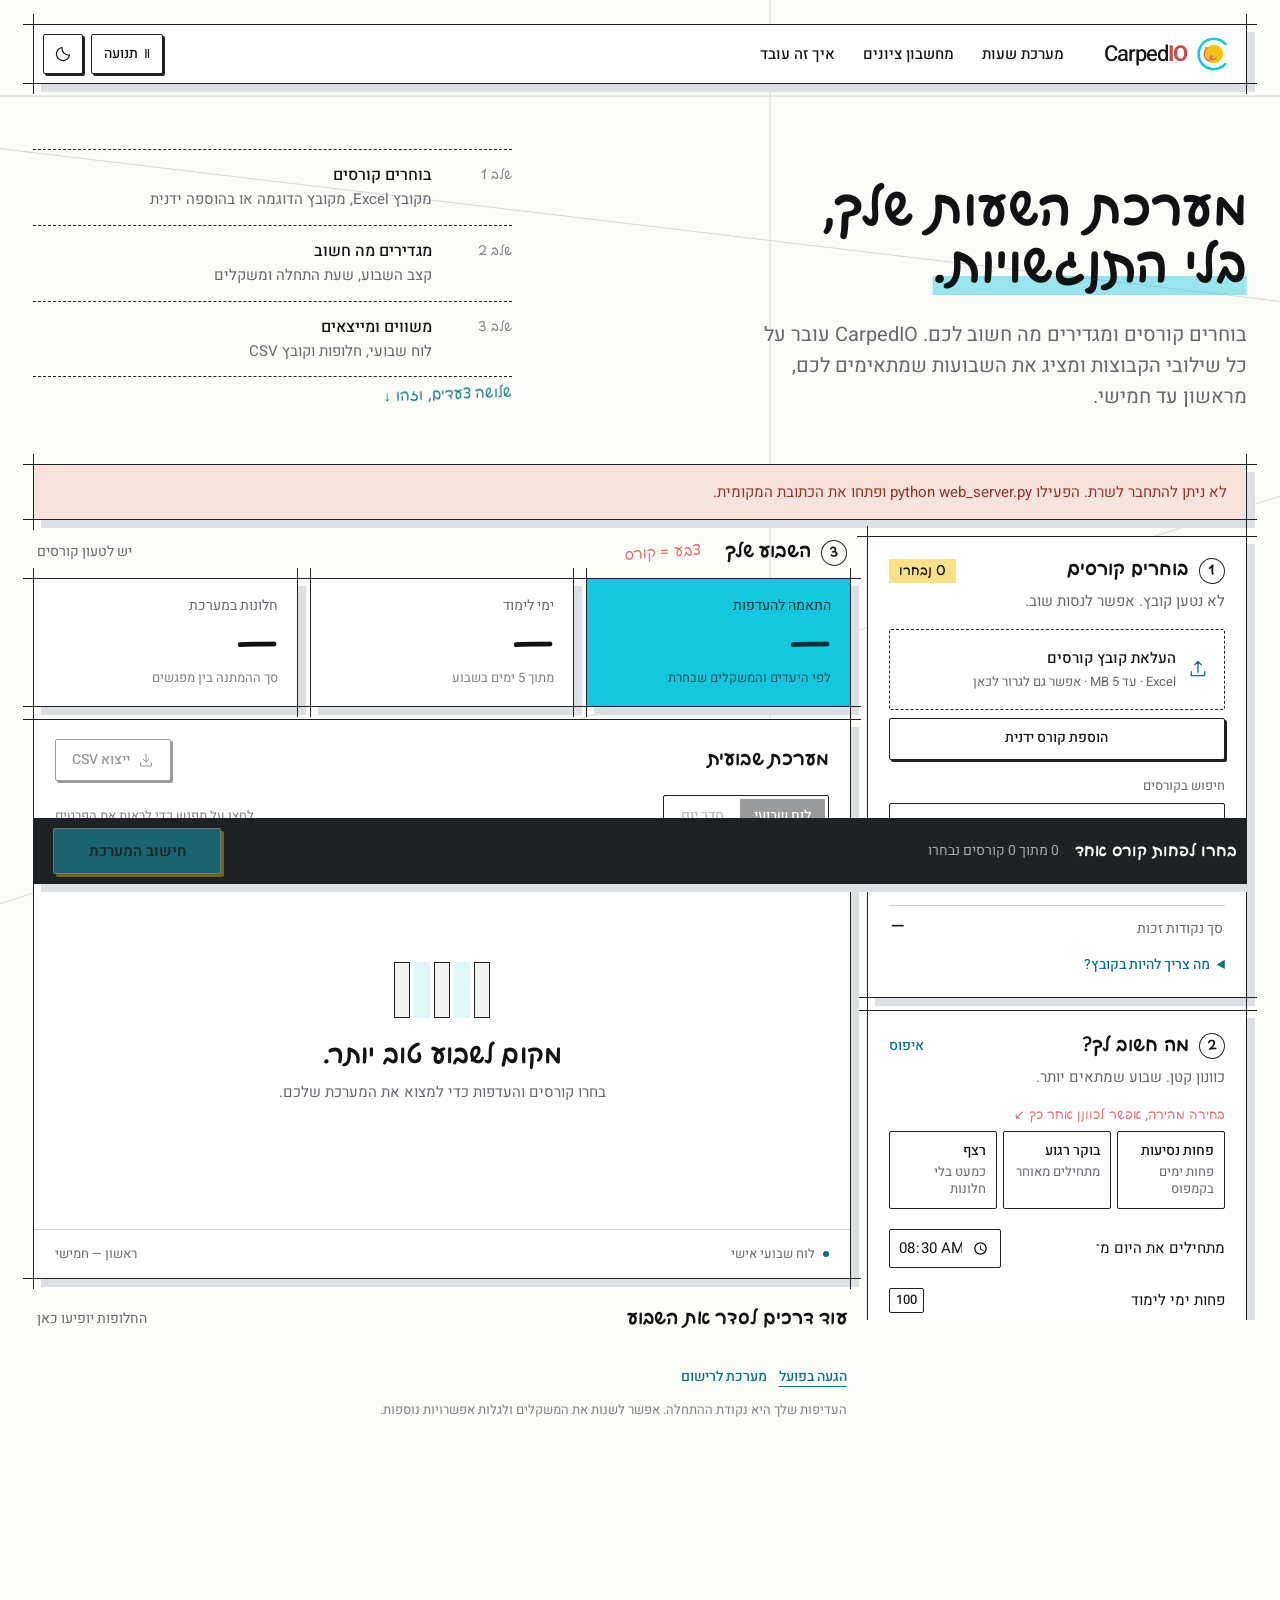
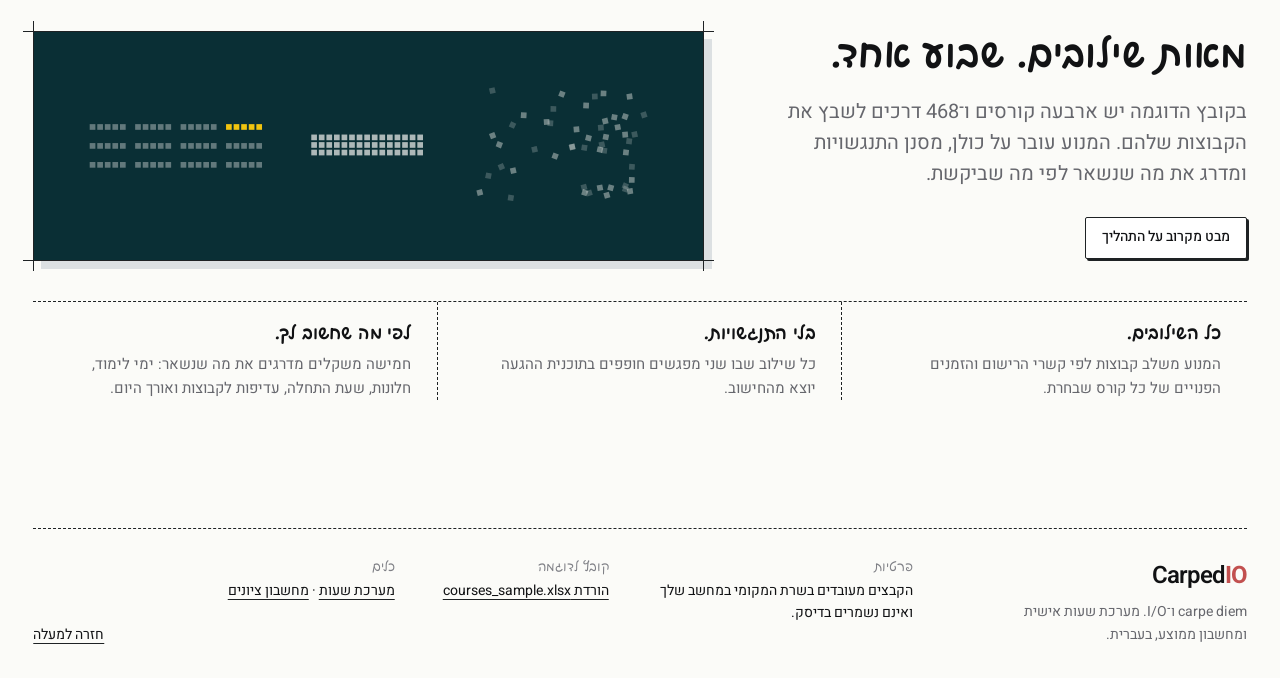
==== commit 52d9e836: "Add the industrial sketch style on top of the studio layout A separate layer, web/styles/sketch.css," ====
--- a/web/index.html
+++ b/web/index.html
@@ -38,9 +38,10 @@
     <link rel="stylesheet" href="styles/planner.css" />
     <link rel="stylesheet" href="styles/cobalt.css" />
     <link rel="stylesheet" href="styles/brand.css" />
+    <link rel="stylesheet" href="styles/sketch.css" />
     <link rel="preconnect" href="https://fonts.googleapis.com" />
     <link rel="preconnect" href="https://fonts.gstatic.com" crossorigin />
-    <link href="https://fonts.googleapis.com/css2?family=Heebo:wght@300;400;500;600&display=swap" rel="stylesheet" />
+    <link href="https://fonts.googleapis.com/css2?family=Heebo:wght@300;400;500;600&family=Playpen+Sans+Hebrew:wght@400;600&display=swap" rel="stylesheet" />
   </head>
   <body>
     <section class="local-launch" aria-labelledby="local-launch-title">
@@ -92,7 +93,7 @@
     <main class="page-shell">
 <section class="hero" aria-labelledby="page-title">
   <div class="hero-copy">
-    <h1 id="page-title">מערכת השעות שלך, בלי התנגשויות.</h1>
+    <h1 id="page-title">מערכת השעות שלך, <span class="marker">בלי התנגשויות.</span></h1>
     <p class="hero-description">בוחרים קורסים ומגדירים מה חשוב לכם. CarpedIO עובר על כל שילובי הקבוצות ומציג את השבועות שמתאימים לכם, מראשון עד חמישי.</p>
   </div>
   <div class="hero-art">
--- a/web/styles/cobalt.css
+++ b/web/styles/cobalt.css
@@ -9,16 +9,20 @@
   --ink: #111214;
   --muted: #66676D;
   --faint: #7E7F85;
-  --accent: #002FA7;
-  --accent-hover: #00248A;
-  --accent-soft: #E9EEFB;
+  --accent: #08707F;
+  --accent-hover: #065C68;
+  --accent-soft: #E1F6F9;
+  --logo-cyan: #14C7DE;
+  --logo-sun: #F1C40F;
+  --logo-coral: #E26A6A;
+  --coral-ink: #C2504F;
   --on-accent: #FFFFFF;
   --button: var(--accent);
   --button-hover: var(--accent-hover);
-  --panel: #0B1836;
+  --panel: #0A2F35;
   --on-panel: #F2F2EF;
-  --focus: #002FA7;
-  --metal: #002FA7;
+  --focus: #08707F;
+  --metal: #08707F;
   --signal: var(--accent-soft);
   --signal-ink: var(--accent);
   --shadow: none;
@@ -41,9 +45,9 @@
   --cobalt-glass-strong: var(--surface);
   --cobalt-soft-glass: var(--surface-soft);
   --cobalt-blue-glass: var(--accent-soft);
-  --field: var(--accent);
-  --on-field: var(--on-accent);
-  --on-field-soft: rgba(255, 255, 255, .78);
+  --field: var(--logo-cyan);
+  --on-field: #062F36;
+  --on-field-soft: rgba(6, 47, 54, .74);
 }
 :root[data-design][data-theme="dark"] {
   --bg: #0E0F12;
@@ -54,17 +58,17 @@
   --ink: #F0F0EC;
   --muted: #A0A2A9;
   --faint: #868891;
-  --accent: #8FA8FF;
-  --accent-hover: #B3C4FF;
-  --accent-soft: #1A2342;
-  --on-accent: #0B1530;
-  --panel: #0A1430;
-  --focus: #8FA8FF;
-  --metal: #8FA8FF;
+  --accent: #3FD8EC;
+  --accent-hover: #7FE6F3;
+  --accent-soft: #0C2A30;
+  --on-accent: #062F36;
+  --coral-ink: #F28B8B;
+  --panel: #0A2A30;
+  --focus: #3FD8EC;
+  --metal: #3FD8EC;
   --float-shadow: 0 18px 50px rgba(0, 0, 0, .5);
   --bar-shadow: 0 10px 40px rgba(0, 0, 0, .55);
   --overlay: rgba(0, 0, 0, .6);
-  --on-field-soft: rgba(11, 21, 48, .75);
 }
 
 :root[data-design] body { background: var(--bg); color: var(--ink); font: 400 16px/1.6 var(--sans); }
@@ -122,7 +126,12 @@
 }
 :root[data-design] .site-header.is-scrolled { box-shadow: 0 6px 24px rgba(17, 18, 20, .06); background: var(--surface); }
 :root[data-design] .brand { gap: 8px; padding-inline-start: 6px; color: var(--ink); }
-:root[data-design] .brand .carpedio-symbol { width: 28px; height: 28px; color: var(--accent); }
+:root[data-design] .carpedio-symbol {
+  background: url('../../assets/brand/carpedio-symbol.svg') center / contain no-repeat;
+  -webkit-mask: none; mask: none;
+}
+:root[data-design] .brand .carpedio-symbol { width: 34px; height: 34px; }
+:root[data-design] .carpedio-wordmark > span { color: var(--coral-ink); }
 :root[data-design] .brand-copy strong.carpedio-wordmark { font-size: 22px; }
 :root[data-design] .brand-copy > span { display: none; }
 :root[data-design] .menu-toggle { display: none; }
@@ -176,7 +185,7 @@
 :root[data-design] .hero-week-preview > strong { margin: 0; font: 400 22px/1.2 var(--sans); letter-spacing: -.02em; }
 :root[data-design] .hero-week-days { gap: 4px; }
 :root[data-design] .hero-week-days span { border: 0; border-radius: 6px; padding: 5px 0; font-size: 13px; background: var(--surface-soft); color: var(--faint); }
-:root[data-design] .hero-week-days span.is-study-day { background: var(--accent); color: var(--on-accent); }
+:root[data-design] .hero-week-days span.is-study-day { background: var(--logo-sun); color: #3A2E00; }
 
 /* ---------- Planner ---------- */
 :root[data-design] .planner-section { margin: 0; padding: 0 var(--gutter); border: 0; }
@@ -272,7 +281,7 @@
 .preset small { font: 400 13px/1.35 var(--sans); color: var(--muted); }
 .preset:hover { border-color: var(--ink); }
 .preset[aria-pressed="true"] { border-color: var(--accent); background: var(--accent); color: var(--on-accent); }
-.preset[aria-pressed="true"] small { color: var(--on-field-soft); }
+.preset[aria-pressed="true"] small { color: color-mix(in srgb, var(--on-accent) 82%, transparent); }
 
 :root[data-design] .time-preference { padding: 16px 0 6px; border: 0; font-size: 15px; }
 :root[data-design] .weight-control { margin-top: 14px; }
@@ -306,11 +315,11 @@
 :root[data-design] .planner-actioncopy { gap: 16px; }
 :root[data-design] .planner-actioncopy strong { font: 500 16px/1.3 var(--sans); }
 :root[data-design] .planner-actioncopy > span { font-size: 14px; color: color-mix(in srgb, var(--bg) 62%, transparent); }
-:root[data-design] .planner-actionbar .primary-button { min-width: 168px; min-height: 46px; border-radius: var(--radius-sm); background: var(--accent); color: #FFFFFF; }
+:root[data-design] .planner-actionbar .primary-button { min-width: 168px; min-height: 46px; border-radius: var(--radius-sm); background: var(--logo-cyan); color: #062F36; }
 :root[data-design][data-theme="dark"] .planner-actionbar { background: var(--surface-soft); color: var(--ink); box-shadow: 0 0 0 1px var(--line-strong), var(--bar-shadow); }
 :root[data-design][data-theme="dark"] .planner-actioncopy > span { color: var(--muted); }
 :root[data-design][data-theme="dark"] .planner-actionbar .primary-button { color: var(--on-accent); }
-:root[data-design] .planner-actionbar .primary-button:hover:not(:disabled) { background: var(--button-hover); }
+:root[data-design] .planner-actionbar .primary-button:hover:not(:disabled) { background: #5FDCEB; }
 
 /* ---------- Results ---------- */
 :root[data-design] .results-topline {
@@ -326,9 +335,9 @@
 :root[data-design] .metric > span { font: 400 14px/1.4 var(--sans); color: var(--muted); }
 :root[data-design] .metric strong { margin: 10px 0 2px; font: 300 clamp(36px, 3.2vw, 48px)/1 var(--sans); letter-spacing: -.035em; color: var(--ink); }
 :root[data-design] .metric small { font-size: 13px; color: var(--faint); }
-:root[data-design] .metric:first-child { background: var(--accent); border-color: var(--accent); }
+:root[data-design] .metric:first-child { background: var(--field); border-color: var(--field); }
 :root[data-design] .metric:first-child strong,
-:root[data-design] .metric:first-child > span { color: var(--on-accent); }
+:root[data-design] .metric:first-child > span { color: var(--on-field); }
 :root[data-design] .metric:first-child small { color: var(--on-field-soft); }
 :root[data-design] .perfect-match { box-shadow: none; }
 :root[data-design] .week-insight {
@@ -420,7 +429,7 @@
 .flow-diagram .sq-b { opacity: .42; }
 .flow-diagram .sq-c { opacity: .7; }
 .flow-diagram .sq-d { opacity: .38; }
-.flow-diagram .sq-best { fill: #7E9BFF; opacity: 1; }
+.flow-diagram .sq-best { fill: var(--logo-sun); opacity: 1; }
 .flow-vertical { display: none; }
 :root[data-design] .approach-list {
   grid-column: 1 / -1; display: grid; grid-template-columns: repeat(3, minmax(0, 1fr)); gap: 0;
--- a/web/styles/sketch.css
+++ b/web/styles/sketch.css
@@ -0,0 +1,168 @@
+/* Industrial sketch layer: a product designer's marker sketch over the studio layout.
+   Construction lines run past the corners, a flat grey marker shadow sits under each card,
+   headings and notes are hand lettered, and the logo colours act as marker fills. */
+:root[data-design] {
+  --sk-paper: #FBFBF8;
+  --sk-ink: #1E2224;
+  --sk-guide: #D5DADC;
+  --sk-shadow: #DCE0E2;
+  --sk-marker: rgba(20, 199, 222, .42);
+  --sk-hand: "Playpen Sans Hebrew", "Heebo", cursive;
+  --sk-over: 10px;
+  --bg: var(--sk-paper);
+  --surface: #FFFFFF;
+  --surface-soft: #F3F4F2;
+  --line: #CDD2D4;
+  --line-strong: var(--sk-ink);
+  --radius: 2px;
+  --radius-sm: 2px;
+}
+:root[data-design][data-theme="dark"] {
+  --sk-paper: #14181A;
+  --sk-ink: #DCE2E4;
+  --sk-guide: #283034;
+  --sk-shadow: #090B0C;
+  --sk-marker: rgba(20, 199, 222, .38);
+  --surface: #1B2023;
+  --surface-soft: #222829;
+  --line: #3A4246;
+}
+
+/* Paper with a few construction lines, like the start of a sketch. */
+:root[data-design] body {
+  background-color: var(--sk-paper);
+  background-image: url("data:image/svg+xml,%3Csvg xmlns='http://www.w3.org/2000/svg' width='1600' height='1100'%3E%3Cg stroke='%23D5DADC' stroke-width='1' fill='none'%3E%3Cpath d='M-80 120L1680 330M-80 980L1680 420M0 96H1600M930 0V1100'/%3E%3C/g%3E%3C/svg%3E");
+  background-repeat: no-repeat;
+  background-position: center top;
+}
+:root[data-design][data-theme="dark"] body {
+  background-image: url("data:image/svg+xml,%3Csvg xmlns='http://www.w3.org/2000/svg' width='1600' height='1100'%3E%3Cg stroke='%23283034' stroke-width='1' fill='none'%3E%3Cpath d='M-80 120L1680 330M-80 980L1680 420M0 96H1600M930 0V1100'/%3E%3C/g%3E%3C/svg%3E");
+}
+
+/* ---------- The sketched frame: lines overshoot the corners, a marker shadow sits behind ---------- */
+:root[data-design] :is(.site-header, .panel, .metric, .alternative, .hero-art > .hero-week-preview, .approach-diagram, .notice, .stale-results, .grade-header, .grade-stat, .grade-panel, dialog) {
+  position: relative; border: 0; border-radius: 0; box-shadow: 8px 8px 0 var(--sk-shadow);
+}
+:root[data-design] :is(.site-header, .panel, .metric, .alternative, .hero-art > .hero-week-preview, .approach-diagram, .notice, .stale-results, .grade-header, .grade-stat, .grade-panel)::before,
+:root[data-design] :is(.site-header, .panel, .metric, .alternative, .hero-art > .hero-week-preview, .approach-diagram, .notice, .stale-results, .grade-header, .grade-stat, .grade-panel)::after {
+  content: ""; position: absolute; pointer-events: none; z-index: 1;
+}
+:root[data-design] :is(.site-header, .panel, .metric, .alternative, .hero-art > .hero-week-preview, .approach-diagram, .notice, .stale-results, .grade-header, .grade-stat, .grade-panel)::before {
+  inset: 0 calc(var(--sk-over) * -1); border-block: 1.5px solid var(--sk-ink);
+}
+:root[data-design] :is(.site-header, .panel, .metric, .alternative, .hero-art > .hero-week-preview, .approach-diagram, .notice, .stale-results, .grade-header, .grade-stat, .grade-panel)::after {
+  inset: calc(var(--sk-over) * -1) 0; border-inline: 1.5px solid var(--sk-ink);
+}
+:root[data-design] dialog { border: 1.5px solid var(--sk-ink); box-shadow: 10px 10px 0 var(--sk-shadow); }
+:root[data-design] .calendar-panel { overflow: visible; }
+:root[data-design] .notice[hidden] { display: none; }
+@media (min-width: 1001px) {
+  /* The scrolling sidebar would clip the overshoot, so it gets room for it. */
+  :root[data-design] .sidebar { padding: 12px 14px 20px; margin: -12px -14px 0; }
+}
+
+/* ---------- Hand lettering ---------- */
+:root[data-design] :is(h1, .panel-heading h3, .results-title, .calendar-toolbar h3, .alternatives-heading h3, .approach-title h2, .approach-item h3, dialog h2, .notice-title, .empty-state h4, .agenda-day-heading h4, .grades-page h2, .grades-page h3) {
+  font-family: var(--sk-hand); font-weight: 600; letter-spacing: 0;
+}
+:root[data-design] h1 { font-size: clamp(36px, 4vw, 62px); line-height: 1.12; max-width: 17ch; }
+:root[data-design] .approach-title h2 { line-height: 1.15; }
+/* A marker swash under the key words. */
+.marker {
+  text-decoration: underline; text-decoration-color: var(--sk-marker); text-decoration-thickness: .38em;
+  text-underline-offset: -.12em; text-decoration-skip-ink: none; white-space: nowrap;
+}
+:root[data-design] .intro-steps span,
+:root[data-design] .hero-week-caption,
+:root[data-design] .footer-meta dt { font-family: var(--sk-hand); }
+:root[data-design] .intro-steps li { border-color: var(--sk-ink); border-top-style: dashed; }
+:root[data-design] .intro-steps li:last-child { border-bottom-style: dashed; }
+
+/* ---------- Controls drawn with a pen ---------- */
+:root[data-design] :is(.primary-button, .hero-cta) {
+  border: 1.6px solid var(--sk-ink); border-radius: 2px; background: var(--logo-cyan); color: #062F36;
+  font-weight: 600; box-shadow: 3px 3px 0 var(--sk-ink);
+  transition: transform .15s var(--ease), box-shadow .15s var(--ease);
+}
+:root[data-design] :is(.primary-button, .hero-cta):hover:not(:disabled) { background: #3ED3E6; transform: translate(-1px, -1px); box-shadow: 4px 4px 0 var(--sk-ink); }
+:root[data-design] :is(.primary-button, .hero-cta):active:not(:disabled) { transform: translate(2px, 2px); box-shadow: 1px 1px 0 var(--sk-ink); }
+:root[data-design] .secondary-button,
+:root[data-design] .icon-button,
+:root[data-design] .motion-toggle {
+  border: 1.5px solid var(--sk-ink); border-radius: 2px; background: var(--surface); color: var(--ink); box-shadow: 2px 2px 0 var(--sk-ink);
+}
+:root[data-design] :is(.secondary-button, .icon-button, .motion-toggle):hover:not(:disabled) { border-color: var(--sk-ink); background: var(--surface-soft); }
+:root[data-design] .header-nav a { font-weight: 500; color: var(--ink); border-radius: 0; }
+:root[data-design] .header-nav a:hover,
+:root[data-design] .header-nav a[aria-current] { background: none; text-decoration: underline; text-decoration-color: var(--logo-cyan); text-decoration-thickness: 3px; text-underline-offset: 6px; }
+:root[data-design] .grade-header nav a { font-weight: 500; color: var(--ink); border-radius: 0; }
+:root[data-design] .grade-header [aria-current=page] { background: none; text-decoration: underline; text-decoration-color: var(--logo-cyan); text-decoration-thickness: 3px; text-underline-offset: 6px; }
+.step-no {
+  background: transparent; color: var(--ink); border: 1.6px solid var(--sk-ink);
+  font-family: var(--sk-hand); font-weight: 600; transform: rotate(-6deg);
+}
+:root[data-design] .count-badge { border-radius: 0; background: rgba(241, 196, 15, .5); color: var(--ink); font-family: var(--sk-hand); }
+:root[data-design] .course-row,
+:root[data-design] .course-row:last-child { border: 1.5px solid var(--sk-ink); border-radius: 2px; }
+:root[data-design] .course-row:has(input:checked) { border-color: var(--sk-ink); background: var(--sk-marker); }
+:root[data-design] :is(.course-search input, input[type="time"], .search-settings input, .search-settings select),
+:root[data-design] #manual-course-form :is(input:not([type=checkbox]), select),
+:root[data-design] .grades-page :is(input:not([type=checkbox], [type=file], [type=range]), select) {
+  border: 1.5px solid var(--sk-ink); border-radius: 2px;
+}
+:root[data-design] .upload-zone { border: 1.5px dashed var(--sk-ink); border-radius: 2px; background: var(--surface); }
+:root[data-design] .preset { border: 1.5px solid var(--sk-ink); border-radius: 2px; }
+.preset[aria-pressed="true"] { background: var(--logo-cyan); color: #062F36; box-shadow: 3px 3px 0 var(--sk-ink); }
+.preset[aria-pressed="true"] small { color: #0E4650; }
+:root[data-design] input[type="range"] { background: var(--sk-ink); height: 2px; }
+:root[data-design] input[type="range"]::-webkit-slider-thumb { background: var(--logo-cyan); border: 2px solid var(--sk-ink); box-shadow: none; }
+:root[data-design] input[type="range"]::-moz-range-thumb { background: var(--logo-cyan); border: 2px solid var(--sk-ink); }
+:root[data-design] .weight-label output { border: 1.2px solid var(--sk-ink); border-radius: 2px; background: none; }
+:root[data-design] .search-settings,
+:root[data-design] :is(.course-rules, .attendance-rule) { border: 1.2px dashed var(--sk-ink); border-radius: 2px; }
+:root[data-design] .view-switch { border: 1.5px solid var(--sk-ink); border-radius: 2px; background: none; }
+:root[data-design] .view-switch button { border-radius: 0; }
+:root[data-design] .view-switch button[aria-pressed="true"] { background: var(--sk-ink); color: var(--sk-paper); }
+:root[data-design] .agenda-filters button { border: 1.5px solid var(--sk-ink); border-radius: 2px; }
+:root[data-design] .agenda-filters button[aria-pressed="true"] { background: var(--sk-ink); color: var(--sk-paper); }
+
+/* ---------- The calculate bar: a dark marker band ---------- */
+:root[data-design] .planner-actionbar { border-radius: 0; background: var(--sk-ink); color: var(--sk-paper); box-shadow: 8px 8px 0 var(--sk-shadow); }
+:root[data-design][data-theme="dark"] .planner-actionbar { background: var(--surface-soft); color: var(--ink); box-shadow: 0 0 0 1.5px var(--sk-ink), 8px 8px 0 var(--sk-shadow); }
+:root[data-design] .planner-actioncopy strong { font-family: var(--sk-hand); font-weight: 600; }
+:root[data-design] .planner-actionbar .primary-button { border-color: var(--sk-paper); box-shadow: 3px 3px 0 var(--logo-sun); }
+
+/* ---------- Week and results: blocks inked over marker fills ---------- */
+:root[data-design] .session { border-radius: 1px; box-shadow: inset 0 0 0 1.2px var(--sk-ink); }
+:root[data-design] .agenda-session { border-radius: 2px; box-shadow: inset 0 0 0 1.2px var(--sk-ink); }
+:root[data-design] .calendar-head { border-bottom: 1.5px solid var(--sk-ink); }
+:root[data-design] .metric strong,
+:root[data-design] .grade-stat strong,
+:root[data-design] .alternative-score { font-family: var(--sk-hand); font-weight: 600; letter-spacing: 0; }
+:root[data-design] .alternative[aria-pressed="true"] { box-shadow: 8px 8px 0 var(--logo-cyan); }
+:root[data-design] .hero-week-days span { border-radius: 0; }
+:root[data-design] .hero-week-days span.is-study-day { box-shadow: inset 0 0 0 1.2px var(--sk-ink); }
+:root[data-design] .empty-symbol i { border: 1.2px solid var(--sk-ink); border-radius: 0; }
+:root[data-design] .approach-diagram { background: var(--panel); }
+:root[data-design] .approach-list { border-top: 1.5px dashed var(--sk-ink); }
+:root[data-design] .approach-item + .approach-item { border-inline-start: 1.5px dashed var(--sk-ink); }
+:root[data-design] .site-footer { border-top: 1.5px dashed var(--sk-ink); }
+
+/* ---------- Margin notes, as a designer would scribble them ---------- */
+@media (min-width: 1001px) {
+  :root[data-design] .results-title::after {
+    content: "צבע = קורס"; margin-inline-start: 14px; font: 400 15px var(--sk-hand); color: var(--logo-coral); transform: rotate(-4deg);
+  }
+  :root[data-design] .intro-steps::after {
+    content: "שלושה צעדים, וזהו ↓"; display: block; margin-top: 12px; font: 400 15px var(--sk-hand); color: var(--accent); transform: rotate(-2deg);
+  }
+  :root[data-design] .preset-picker::before {
+    content: "בחירה מהירה, אפשר לכוונן אחר כך ↙"; grid-column: 1 / -1; font: 400 13px var(--sk-hand); color: var(--logo-coral);
+  }
+  }
+@media (max-width: 760px) {
+  :root[data-design] { --sk-over: 5px; }
+  :root[data-design] :is(.site-header, .panel, .metric, .alternative, .grade-stat, .grade-panel) { box-shadow: 5px 5px 0 var(--sk-shadow); }
+}
+
+.grades-page h1 .marker { color: inherit; }
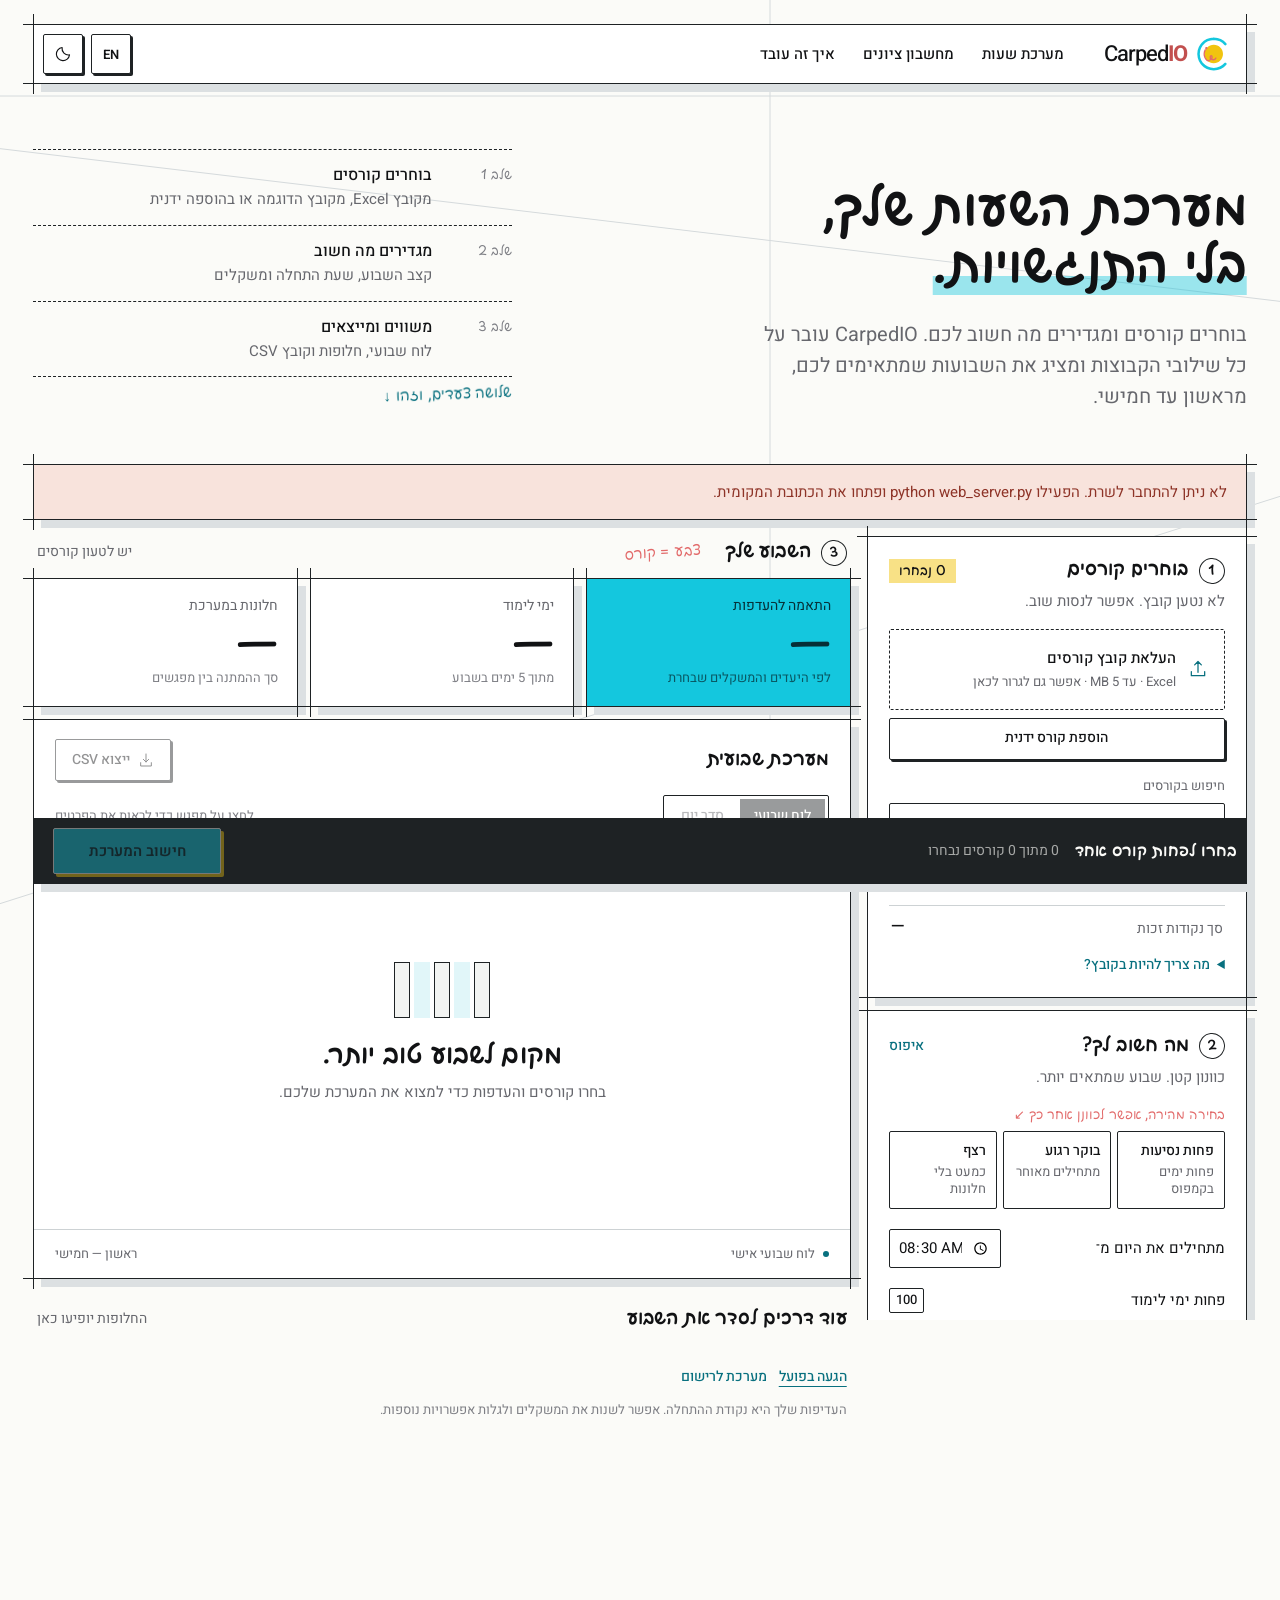
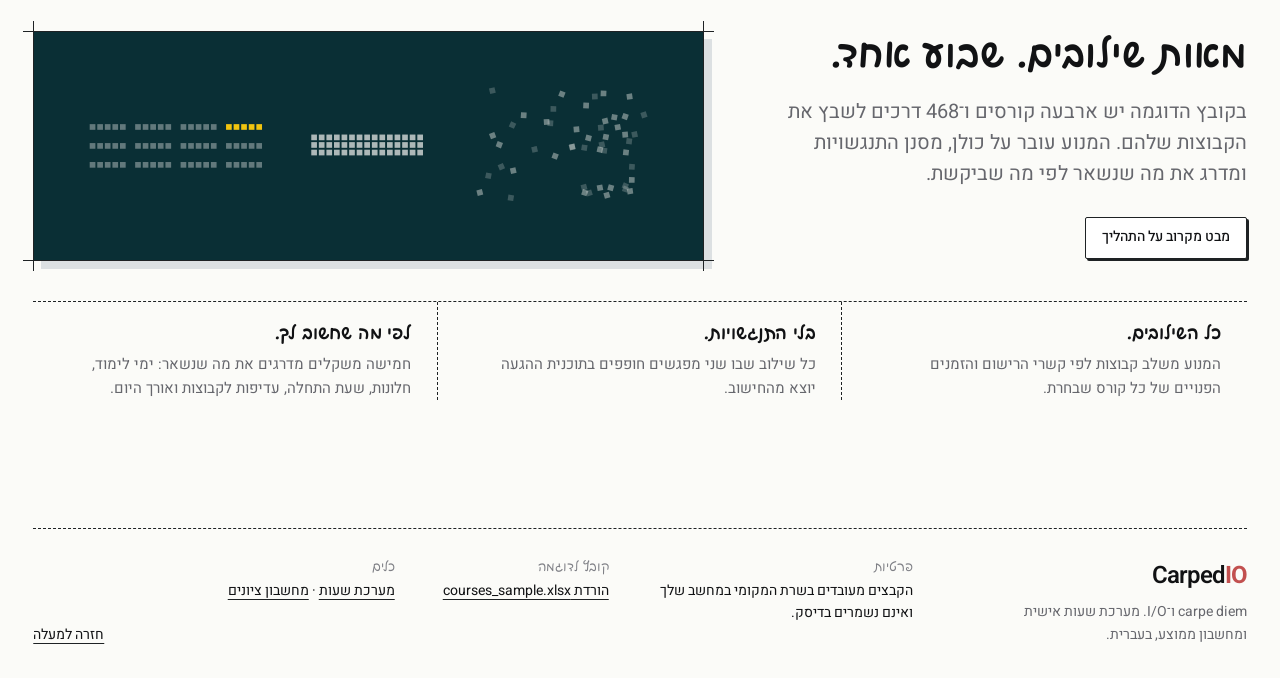
==== commit 971df8ef: "Add a Hebrew/English switch, drop the motion button, unify theme buttons Language: an EN / עב button" ====
--- a/web/index.html
+++ b/web/index.html
@@ -11,6 +11,8 @@
     <title>CarpedIO — מערכת שעות בדרך שלך</title>
     <link rel="icon" type="image/svg+xml" href="../assets/brand/favicon.svg" />
     <script src="scripts/brand-storage.js"></script>
+    <script>try { if (localStorage.getItem('carpedio-lang') === 'en') { document.documentElement.lang = 'en'; document.documentElement.dir = 'ltr'; } } catch {}</script>
+    <script src="scripts/i18n.js" defer></script>
     <script>
       if (location.protocol === "file:") {
         document.documentElement.dataset.launch = "file";
@@ -66,8 +68,7 @@
         <a href="#approach">איך זה עובד</a>
       </nav>
       <div class="header-actions">
-        <button class="motion-toggle text-button" id="motion-toggle" type="button" aria-pressed="false" aria-label="עצירת אפקטי תנועה"><span aria-hidden="true">Ⅱ</span><span class="motion-label">תנועה</span></button>
-        <span class="header-divider" aria-hidden="true"></span>
+        <button class="icon-button lang-toggle" id="lang-toggle" type="button">EN</button>
         <button
           class="icon-button theme-toggle"
           id="theme-toggle"
--- a/web/styles/cobalt.css
+++ b/web/styles/cobalt.css
@@ -542,3 +542,9 @@
 @media print {
   .menu-toggle, .celebration-canvas, .planner-actionbar { display: none !important; }
 }
+
+/* ---------- English: the same page, left to right ---------- */
+:root[data-design] .lang-toggle { width: auto; min-width: 40px; padding: 0 10px; font: 600 13px/1 var(--sans); letter-spacing: .02em; }
+:root[lang="en"] :is(.calendar, .hero-art) { direction: ltr; }
+:root[lang="en"][data-design] .count-badge::after { content: "\00a0selected"; }
+:root[lang="en"] .grade-table { text-align: left; }
--- a/web/styles/sketch.css
+++ b/web/styles/sketch.css
@@ -166,3 +166,8 @@
 }
 
 .grades-page h1 .marker { color: inherit; }
+
+/* Margin notes in English. */
+:root[lang="en"][data-design] .results-title::after { content: "colour = course"; }
+:root[lang="en"][data-design] .intro-steps::after { content: "Three steps, that's it ↓"; }
+:root[lang="en"][data-design] .preset-picker::before { content: "A quick start; fine-tune it after ↓"; }
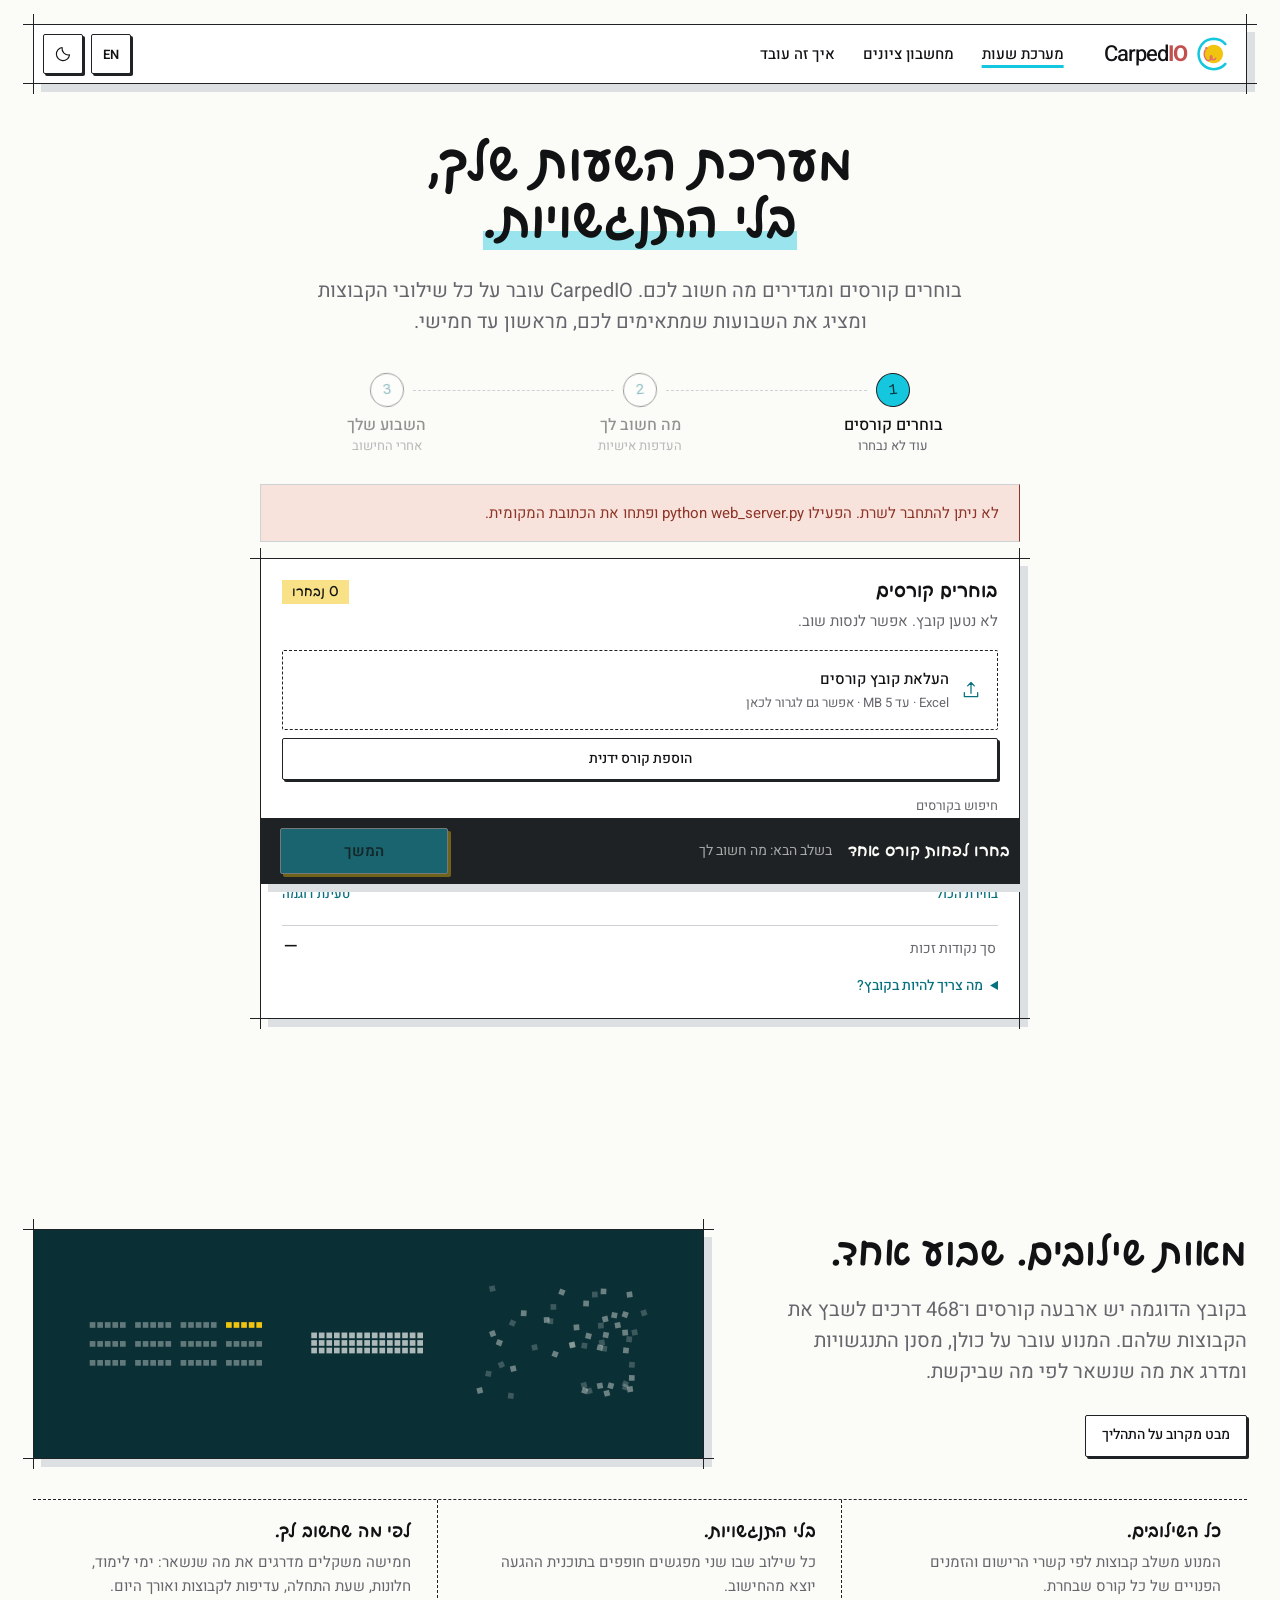
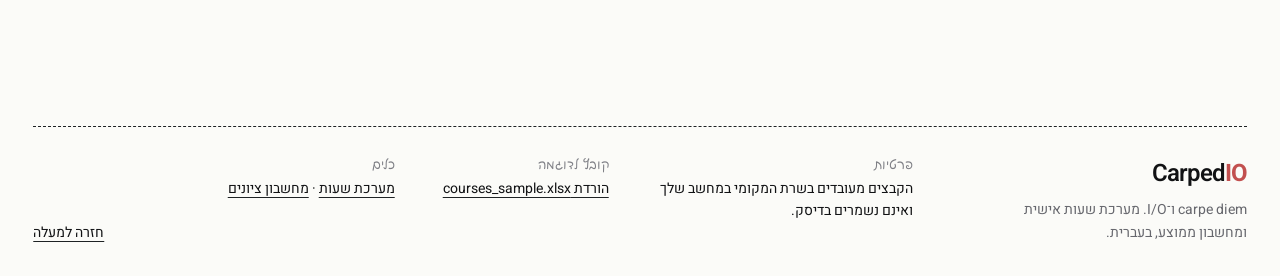
==== commit 2a6ce53f: "Show the planner one step at a time and calm both pages The schedule page now has a 1-2-3 stepper an" ====
--- a/web/index.html
+++ b/web/index.html
@@ -97,18 +97,15 @@
     <h1 id="page-title">מערכת השעות שלך, <span class="marker">בלי התנגשויות.</span></h1>
     <p class="hero-description">בוחרים קורסים ומגדירים מה חשוב לכם. CarpedIO עובר על כל שילובי הקבוצות ומציג את השבועות שמתאימים לכם, מראשון עד חמישי.</p>
   </div>
-  <div class="hero-art">
-    <ol class="hero-artwork intro-steps" aria-label="איך מתכננים">
-      <li><span>שלב 1</span><b>בוחרים קורסים</b><small>מקובץ Excel, מקובץ הדוגמה או בהוספה ידנית</small></li>
-      <li><span>שלב 2</span><b>מגדירים מה חשוב</b><small>קצב השבוע, שעת התחלה ומשקלים</small></li>
-      <li><span>שלב 3</span><b>משווים ומייצאים</b><small>לוח שבועי, חלופות וקובץ CSV</small></li>
-    </ol>
-  </div>
 </section>
 
 <section class="planner-section" id="planner" aria-labelledby="workspace-title">
 <h2 id="workspace-title" class="visually-hidden">מרחב התכנון</h2>
-<nav class="planner-steps" aria-label="שלבי התכנון" hidden><ol><li><a href="#course-panel">הקורסים שלך</a></li><li><a href="#preferences-form">ההעדפות שלך</a></li><li><a href="#results">השבוע שלך</a></li></ol></nav>
+<nav class="planner-steps" aria-label="שלבי התכנון"><ol>
+  <li><button type="button" data-step="1" aria-controls="course-panel"><span class="step-no">1</span><b>בוחרים קורסים</b><small data-step-status></small></button></li>
+  <li><button type="button" data-step="2" aria-controls="preferences-form"><span class="step-no">2</span><b>מה חשוב לך</b><small data-step-status></small></button></li>
+  <li><button type="button" data-step="3" aria-controls="results"><span class="step-no">3</span><b>השבוע שלך</b><small data-step-status></small></button></li>
+</ol></nav>
 
       <div
         id="notice"
@@ -126,7 +123,7 @@
         <aside class="sidebar" aria-label="הגדרות מערכת השעות">
           <section class="panel course-panel" id="course-panel">
             <div class="panel-heading">
-              <h3><span class="step-no">1</span>בוחרים קורסים</h3>
+              <h3 tabindex="-1">בוחרים קורסים</h3>
               <span id="course-count" class="count-badge">0</span>
             </div>
             <p class="section-description" id="source-label">
@@ -185,7 +182,7 @@
           <form id="preferences-form" class="panel preferences-panel">
             <fieldset id="preferences-fields">
               <div class="panel-heading">
-                <h3><span class="step-no">2</span>מה חשוב לך?</h3>
+                <h3 tabindex="-1">מה חשוב לך?</h3>
                 <button
                   id="reset-preferences"
                   class="text-button"
@@ -200,6 +197,8 @@
                 <button class="preset" type="button" data-preset="morning" aria-pressed="false"><b>בוקר רגוע</b><small>מתחילים מאוחר</small></button>
                 <button class="preset" type="button" data-preset="flow" aria-pressed="false"><b>רצף</b><small>כמעט בלי חלונות</small></button>
               </div>
+              <details class="fine-tune">
+                <summary>כוונון מדויק</summary>
               <div class="time-preference">
                 <label for="preferred-start">מתחילים את היום מ־</label
                 ><input
@@ -214,14 +213,13 @@
               <div class="range-hint">
                 <span>פחות חשוב</span><span>חשוב מאוד</span>
               </div>
+              </details>
               <div id="search-controls"></div>
               <button id="generate" class="primary-button" type="submit">
                 <span id="generate-label">מציאת המערכת שלי</span
                 ><span class="button-arrow" aria-hidden="true">←</span>
               </button>
             </fieldset>
-            <button id="cancel-search" class="text-button" type="button" hidden>ביטול החיפוש</button>
-            <button id="continue-search" class="text-button" type="button" hidden>חיפוש נוסף עם יותר זמן</button>
             <p class="privacy-note">
               הקובץ מעובד בשרת המקומי ואינו נשמר בדיסק.
             </p>
@@ -234,8 +232,8 @@
           aria-busy="false"
         >
           <div class="results-topline">
-            <h3 class="results-title"><span class="step-no">3</span>השבוע שלך</h3
-            ><span id="result-status" class="result-status"
+            <h3 class="results-title" tabindex="-1">השבוע שלך</h3
+            ><span id="result-status" class="result-status" role="status"
               >ממתינים לנתונים</span
             >
           </div>
@@ -321,6 +319,7 @@
             העדיפות שלך היא נקודת ההתחלה. אפשר לשנות את המשקלים ולגלות אפשרויות
             נוספות.
           </p>
+          <div class="search-actions"><button id="cancel-search" class="text-button" type="button" hidden>ביטול החיפוש</button><button id="continue-search" class="text-button" type="button" hidden>חיפוש נוסף עם יותר זמן</button></div>
         </section>
       </div>
 </section>
--- a/web/styles/cobalt.css
+++ b/web/styles/cobalt.css
@@ -153,15 +153,18 @@
 :root[data-design] .motion-toggle:hover { color: var(--ink); border-color: var(--ink); }
 :root[data-design] .motion-toggle > span:first-child { font-size: 13px; }
 
-/* ---------- Intro: short, so the planner is on the first screen ---------- */
+/* ---------- Intro: a title and one line, centred over the steps ---------- */
 :root[data-design] .hero {
-  position: relative; margin: 0 var(--gutter); min-height: 0; padding: clamp(48px, 6vw, 88px) 0 clamp(36px, 4vw, 56px);
-  display: grid; grid-template-columns: minmax(0, 7fr) minmax(0, 5fr); gap: 32px clamp(32px, 5vw, 96px); align-items: end;
+  position: relative; margin: 0 var(--gutter); min-height: 0; padding: clamp(40px, 5vw, 72px) 0 clamp(24px, 3vw, 36px);
+  display: grid; grid-template-columns: minmax(0, 1fr); justify-items: center; text-align: center;
 }
 :root[data-design] .hero-copy {
   align-self: end; padding: 0; text-align: start;
   background: none; border: 0; border-radius: 0; box-shadow: none; -webkit-backdrop-filter: none; backdrop-filter: none;
 }
+:root[data-design] .hero-copy { text-align: center; }
+:root[data-design] .hero :is(h1, .hero-description) { margin-inline: auto; }
+:root[data-design] .hero .hero-description { max-width: 60ch; }
 :root[data-design] h1 { max-width: 16ch; font: 300 var(--step-display)/1.02 var(--sans); letter-spacing: -.035em; color: var(--ink); }
 :root[data-design] .hero-description { max-width: 46ch; margin: 24px 0 0; font: 400 var(--step-lead)/1.55 var(--sans); color: var(--muted); }
 :root[data-design] .hero-art {
@@ -190,7 +193,7 @@
 /* ---------- Planner ---------- */
 :root[data-design] .planner-section { margin: 0; padding: 0 var(--gutter); border: 0; }
 :root[data-design] .notice {
-  display: grid; gap: 4px; margin: 0 0 16px; padding: 16px 20px; border: 1px solid var(--line); border-inline-start: 3px solid var(--accent);
+  display: grid; gap: 4px; margin: 0 auto 16px; padding: 16px 20px; border: 1px solid var(--line); border-inline-start: 3px solid var(--accent);
   border-radius: var(--radius); background: var(--surface); color: var(--ink); font-size: 15px;
   -webkit-backdrop-filter: none; backdrop-filter: none;
 }
@@ -207,15 +210,48 @@
   background: var(--surface); font-size: 15px; -webkit-backdrop-filter: none; backdrop-filter: none;
 }
 
-:root[data-design] .workspace { grid-template-columns: 380px minmax(0, 1fr); gap: 16px; align-items: start; }
-:root[data-design] .sidebar { grid-column: 1; grid-row: 1; gap: 12px; }
-:root[data-design] .results { grid-column: 2; grid-row: 1; }
-@media (min-width: 1001px) {
-  :root[data-design] .sidebar {
-    position: sticky; top: 88px; max-height: calc(100svh - 104px); overflow-y: auto; overscroll-behavior: contain;
-    scrollbar-width: thin; scrollbar-color: var(--line-strong) transparent; border-radius: var(--radius);
-  }
-}
+/* ---------- Steps: one on screen at a time ---------- */
+:root[data-design] .planner-steps {
+  display: block; max-width: var(--step-width); margin: 0 auto 28px; padding: 0; border: 0; scroll-margin-top: 96px;
+}
+:root[data-design] .planner-steps ol { display: grid; grid-template-columns: repeat(3, minmax(0, 1fr)); margin: 0; padding: 0; list-style: none; }
+:root[data-design] .planner-steps li { position: relative; }
+/* The thread between the steps. */
+:root[data-design] .planner-steps li + li::before {
+  content: ""; position: absolute; top: 17px; inset-inline: -50% 50%; height: 0; border-top: 1.5px dashed var(--line); margin-inline: 26px;
+}
+:root[data-design] .planner-steps button {
+  position: relative; display: grid; justify-items: center; gap: 2px; width: 100%; padding: 0 6px; border: 0; background: none;
+  color: var(--ink); font: inherit; cursor: pointer;
+}
+:root[data-design] .planner-steps button:disabled { cursor: default; opacity: .45; }
+:root[data-design] .planner-steps .step-no { width: 34px; height: 34px; margin-bottom: 6px; background: var(--surface); font-size: 15px; }
+:root[data-design] .planner-steps b { font: 500 16px/1.3 var(--sans); }
+:root[data-design] .planner-steps small { min-height: 1.4em; font-size: 13px; line-height: 1.4; color: var(--muted); }
+:root[data-design] .planner-steps [aria-current] .step-no { background: var(--logo-cyan); color: #062F36; }
+:root[data-design] .planner-steps .step-complete:not([aria-current]) .step-no { background: var(--ink); color: var(--bg); }
+:root[data-design] .planner-steps button:not(:disabled):hover b { text-decoration: underline; text-decoration-color: var(--logo-cyan); text-decoration-thickness: 3px; text-underline-offset: 5px; }
+
+:root[data-design] .planner-section { --step-width: 760px; }
+:root[data-design] .workspace { display: block; max-width: var(--step-width); margin-inline: auto; }
+:root[data-design] .planner-section[data-step="3"] .workspace { max-width: none; }
+:root[data-design] .sidebar { display: block; }
+:root[data-design] .planner-section[data-step="1"] :is(#preferences-form, #results),
+:root[data-design] .planner-section[data-step="2"] :is(#course-panel, #results),
+:root[data-design] .planner-section[data-step="3"] .sidebar { display: none; }
+:root[data-design] :is(.notice, .planner-actionbar) { max-width: var(--step-width); margin-inline: auto; }
+:root[data-design] .planner-section[data-step="3"] :is(.notice, .planner-actionbar) { max-width: none; }
+:root[data-design] :is(.panel-heading h3, .results-title):focus { outline: 0; }
+/* The fine controls fold under the three presets. */
+:root[data-design] .fine-tune { margin-top: 16px; border-top: 1px solid var(--line); }
+:root[data-design] .fine-tune > summary {
+  display: flex; align-items: center; justify-content: space-between; padding: 14px 0 4px; cursor: pointer; list-style: none;
+  font: 500 15px/1.4 var(--sans); color: var(--ink);
+}
+:root[data-design] .fine-tune > summary::-webkit-details-marker { display: none; }
+:root[data-design] .fine-tune > summary::after { content: "+"; font: 400 20px/1 var(--sans); color: var(--accent); }
+:root[data-design] .fine-tune[open] > summary::after { content: "−"; }
+.search-actions { display: flex; flex-wrap: wrap; gap: 16px; margin-top: 8px; }
 :root[data-design] .panel {
   background: var(--surface); border: 1px solid var(--line); border-radius: var(--radius); box-shadow: none;
   -webkit-backdrop-filter: none; backdrop-filter: none;
@@ -308,11 +344,15 @@
 
 /* The calculate bar docks to the bottom of the screen while the planner is in view. */
 :root[data-design] .planner-actionbar {
-  position: sticky; top: auto; bottom: 16px; z-index: 30; margin: 16px 0 0; padding: 10px 10px 10px 20px; gap: 20px;
+  position: sticky; top: auto; bottom: 16px; z-index: 30; margin: 16px auto 0; padding: 10px 10px 10px 20px; gap: 20px;
   background: var(--ink); color: var(--bg); border: 0; border-radius: 12px; box-shadow: var(--bar-shadow);
   -webkit-backdrop-filter: none; backdrop-filter: none;
 }
-:root[data-design] .planner-actioncopy { gap: 16px; }
+:root[data-design] .planner-actioncopy { gap: 16px; margin-inline-end: auto; }
+:root[data-design] .planner-actionbar .back-button { width: auto; margin: 0; min-height: 46px; padding: 0 16px; background: transparent; color: inherit; border-color: currentColor; }
+:root[data-design] .planner-actionbar .back-button::before { content: "→"; margin-inline-end: 8px; }
+:root[lang="en"][data-design] .planner-actionbar .back-button::before { content: "←"; }
+:root[data-design] .planner-actionbar .primary-button[hidden] { display: none; }
 :root[data-design] .planner-actioncopy strong { font: 500 16px/1.3 var(--sans); }
 :root[data-design] .planner-actioncopy > span { font-size: 14px; color: color-mix(in srgb, var(--bg) 62%, transparent); }
 :root[data-design] .planner-actionbar .primary-button { min-width: 168px; min-height: 46px; border-radius: var(--radius-sm); background: var(--logo-cyan); color: #062F36; }
@@ -488,14 +528,9 @@
 
 /* ---------- Responsive ---------- */
 @media (max-width: 1200px) {
-  :root[data-design] .workspace { grid-template-columns: 340px minmax(0, 1fr); }
   :root[data-design] .alternatives { grid-template-columns: 1fr; }
 }
 @media (max-width: 1000px) {
-  :root[data-design] .hero { grid-template-columns: 1fr; }
-  :root[data-design] .workspace { grid-template-columns: 1fr; }
-  :root[data-design] .sidebar, :root[data-design] .results { grid-column: auto; grid-row: auto; }
-  :root[data-design] .sidebar { grid-template-columns: 1fr 1fr; align-items: start; }
   :root[data-design] .approach-section { grid-template-columns: 1fr; }
 }
 @media (max-width: 760px) {
@@ -516,7 +551,11 @@
   :root[data-design] .motion-toggle .motion-label { display: none; }
   :root[data-design] .hero { margin-inline: 16px; padding-top: 40px; }
   :root[data-design] .planner-section { padding-inline: 12px; }
-  :root[data-design] .sidebar { grid-template-columns: 1fr; }
+  :root[data-design] .planner-steps { margin-bottom: 18px; }
+  :root[data-design] .planner-steps b { font-size: 14px; }
+  :root[data-design] .planner-steps small { font-size: 12px; }
+  :root[data-design] .planner-actionbar .back-button { min-height: 42px; padding: 0 12px; font-size: 14px; }
+  :root[data-design] .planner-actionbar .back-button:not([hidden]) + .planner-actioncopy { display: none; }
   :root[data-design] :is(.course-panel, .preferences-panel) { padding: 18px 16px; }
   :root[data-design] .notice.question { padding: 18px; }
   :root[data-design] .notice-actions > * { flex: 1 1 100%; }
--- a/web/styles/sketch.css
+++ b/web/styles/sketch.css
@@ -1,6 +1,7 @@
 /* Industrial sketch layer: a product designer's marker sketch over the studio layout.
-   Construction lines run past the corners, a flat grey marker shadow sits under each card,
-   headings and notes are hand lettered, and the logo colours act as marker fills. */
+   The main cards get lines that run past their corners and a flat grey marker shadow;
+   smaller pieces inside them stay plain, so the page reads as a few sketched objects, not many.
+   Headings are hand lettered and the logo colours act as marker fills. */
 :root[data-design] {
   --sk-paper: #FBFBF8;
   --sk-ink: #1E2224;
@@ -28,37 +29,28 @@
   --line: #3A4246;
 }
 
-/* Paper with a few construction lines, like the start of a sketch. */
-:root[data-design] body {
-  background-color: var(--sk-paper);
-  background-image: url("data:image/svg+xml,%3Csvg xmlns='http://www.w3.org/2000/svg' width='1600' height='1100'%3E%3Cg stroke='%23D5DADC' stroke-width='1' fill='none'%3E%3Cpath d='M-80 120L1680 330M-80 980L1680 420M0 96H1600M930 0V1100'/%3E%3C/g%3E%3C/svg%3E");
-  background-repeat: no-repeat;
-  background-position: center top;
-}
-:root[data-design][data-theme="dark"] body {
-  background-image: url("data:image/svg+xml,%3Csvg xmlns='http://www.w3.org/2000/svg' width='1600' height='1100'%3E%3Cg stroke='%23283034' stroke-width='1' fill='none'%3E%3Cpath d='M-80 120L1680 330M-80 980L1680 420M0 96H1600M930 0V1100'/%3E%3C/g%3E%3C/svg%3E");
-}
+:root[data-design] body { background: var(--sk-paper); }
 
 /* ---------- The sketched frame: lines overshoot the corners, a marker shadow sits behind ---------- */
-:root[data-design] :is(.site-header, .panel, .metric, .alternative, .hero-art > .hero-week-preview, .approach-diagram, .notice, .stale-results, .grade-header, .grade-stat, .grade-panel, dialog) {
+:root[data-design] :is(.site-header, .panel, .approach-diagram, .grade-header, .grade-panel, dialog) {
   position: relative; border: 0; border-radius: 0; box-shadow: 8px 8px 0 var(--sk-shadow);
 }
-:root[data-design] :is(.site-header, .panel, .metric, .alternative, .hero-art > .hero-week-preview, .approach-diagram, .notice, .stale-results, .grade-header, .grade-stat, .grade-panel)::before,
-:root[data-design] :is(.site-header, .panel, .metric, .alternative, .hero-art > .hero-week-preview, .approach-diagram, .notice, .stale-results, .grade-header, .grade-stat, .grade-panel)::after {
+:root[data-design] :is(.site-header, .panel, .approach-diagram, .grade-header, .grade-panel)::before,
+:root[data-design] :is(.site-header, .panel, .approach-diagram, .grade-header, .grade-panel)::after {
   content: ""; position: absolute; pointer-events: none; z-index: 1;
 }
-:root[data-design] :is(.site-header, .panel, .metric, .alternative, .hero-art > .hero-week-preview, .approach-diagram, .notice, .stale-results, .grade-header, .grade-stat, .grade-panel)::before {
+:root[data-design] :is(.site-header, .panel, .approach-diagram, .grade-header, .grade-panel)::before {
   inset: 0 calc(var(--sk-over) * -1); border-block: 1.5px solid var(--sk-ink);
 }
-:root[data-design] :is(.site-header, .panel, .metric, .alternative, .hero-art > .hero-week-preview, .approach-diagram, .notice, .stale-results, .grade-header, .grade-stat, .grade-panel)::after {
+:root[data-design] :is(.site-header, .panel, .approach-diagram, .grade-header, .grade-panel)::after {
   inset: calc(var(--sk-over) * -1) 0; border-inline: 1.5px solid var(--sk-ink);
 }
 :root[data-design] dialog { border: 1.5px solid var(--sk-ink); box-shadow: 10px 10px 0 var(--sk-shadow); }
 :root[data-design] .calendar-panel { overflow: visible; }
 :root[data-design] .notice[hidden] { display: none; }
-@media (min-width: 1001px) {
-  /* The scrolling sidebar would clip the overshoot, so it gets room for it. */
-  :root[data-design] .sidebar { padding: 12px 14px 20px; margin: -12px -14px 0; }
+/* Pieces inside the cards: one plain ink line, no overshoot and no shadow. */
+:root[data-design] :is(.metric, .alternative, .notice, .stale-results, .grade-stat) {
+  border: 1.5px solid var(--sk-ink); border-radius: 0; box-shadow: none;
 }
 
 /* ---------- Hand lettering ---------- */
@@ -72,11 +64,7 @@
   text-decoration: underline; text-decoration-color: var(--sk-marker); text-decoration-thickness: .38em;
   text-underline-offset: -.12em; text-decoration-skip-ink: none; white-space: nowrap;
 }
-:root[data-design] .intro-steps span,
-:root[data-design] .hero-week-caption,
 :root[data-design] .footer-meta dt { font-family: var(--sk-hand); }
-:root[data-design] .intro-steps li { border-color: var(--sk-ink); border-top-style: dashed; }
-:root[data-design] .intro-steps li:last-child { border-bottom-style: dashed; }
 
 /* ---------- Controls drawn with a pen ---------- */
 :root[data-design] :is(.primary-button, .hero-cta) {
@@ -139,9 +127,7 @@
 :root[data-design] .metric strong,
 :root[data-design] .grade-stat strong,
 :root[data-design] .alternative-score { font-family: var(--sk-hand); font-weight: 600; letter-spacing: 0; }
-:root[data-design] .alternative[aria-pressed="true"] { box-shadow: 8px 8px 0 var(--logo-cyan); }
-:root[data-design] .hero-week-days span { border-radius: 0; }
-:root[data-design] .hero-week-days span.is-study-day { box-shadow: inset 0 0 0 1.2px var(--sk-ink); }
+:root[data-design] .alternative[aria-pressed="true"] { box-shadow: 5px 5px 0 var(--logo-cyan); }
 :root[data-design] .empty-symbol i { border: 1.2px solid var(--sk-ink); border-radius: 0; }
 :root[data-design] .approach-diagram { background: var(--panel); }
 :root[data-design] .approach-list { border-top: 1.5px dashed var(--sk-ink); }
@@ -153,21 +139,13 @@
   :root[data-design] .results-title::after {
     content: "צבע = קורס"; margin-inline-start: 14px; font: 400 15px var(--sk-hand); color: var(--logo-coral); transform: rotate(-4deg);
   }
-  :root[data-design] .intro-steps::after {
-    content: "שלושה צעדים, וזהו ↓"; display: block; margin-top: 12px; font: 400 15px var(--sk-hand); color: var(--accent); transform: rotate(-2deg);
-  }
-  :root[data-design] .preset-picker::before {
-    content: "בחירה מהירה, אפשר לכוונן אחר כך ↙"; grid-column: 1 / -1; font: 400 13px var(--sk-hand); color: var(--logo-coral);
-  }
   }
 @media (max-width: 760px) {
   :root[data-design] { --sk-over: 5px; }
-  :root[data-design] :is(.site-header, .panel, .metric, .alternative, .grade-stat, .grade-panel) { box-shadow: 5px 5px 0 var(--sk-shadow); }
+  :root[data-design] :is(.site-header, .panel, .grade-panel) { box-shadow: 5px 5px 0 var(--sk-shadow); }
 }
 
 .grades-page h1 .marker { color: inherit; }
 
 /* Margin notes in English. */
 :root[lang="en"][data-design] .results-title::after { content: "colour = course"; }
-:root[lang="en"][data-design] .intro-steps::after { content: "Three steps, that's it ↓"; }
-:root[lang="en"][data-design] .preset-picker::before { content: "A quick start; fine-tune it after ↓"; }
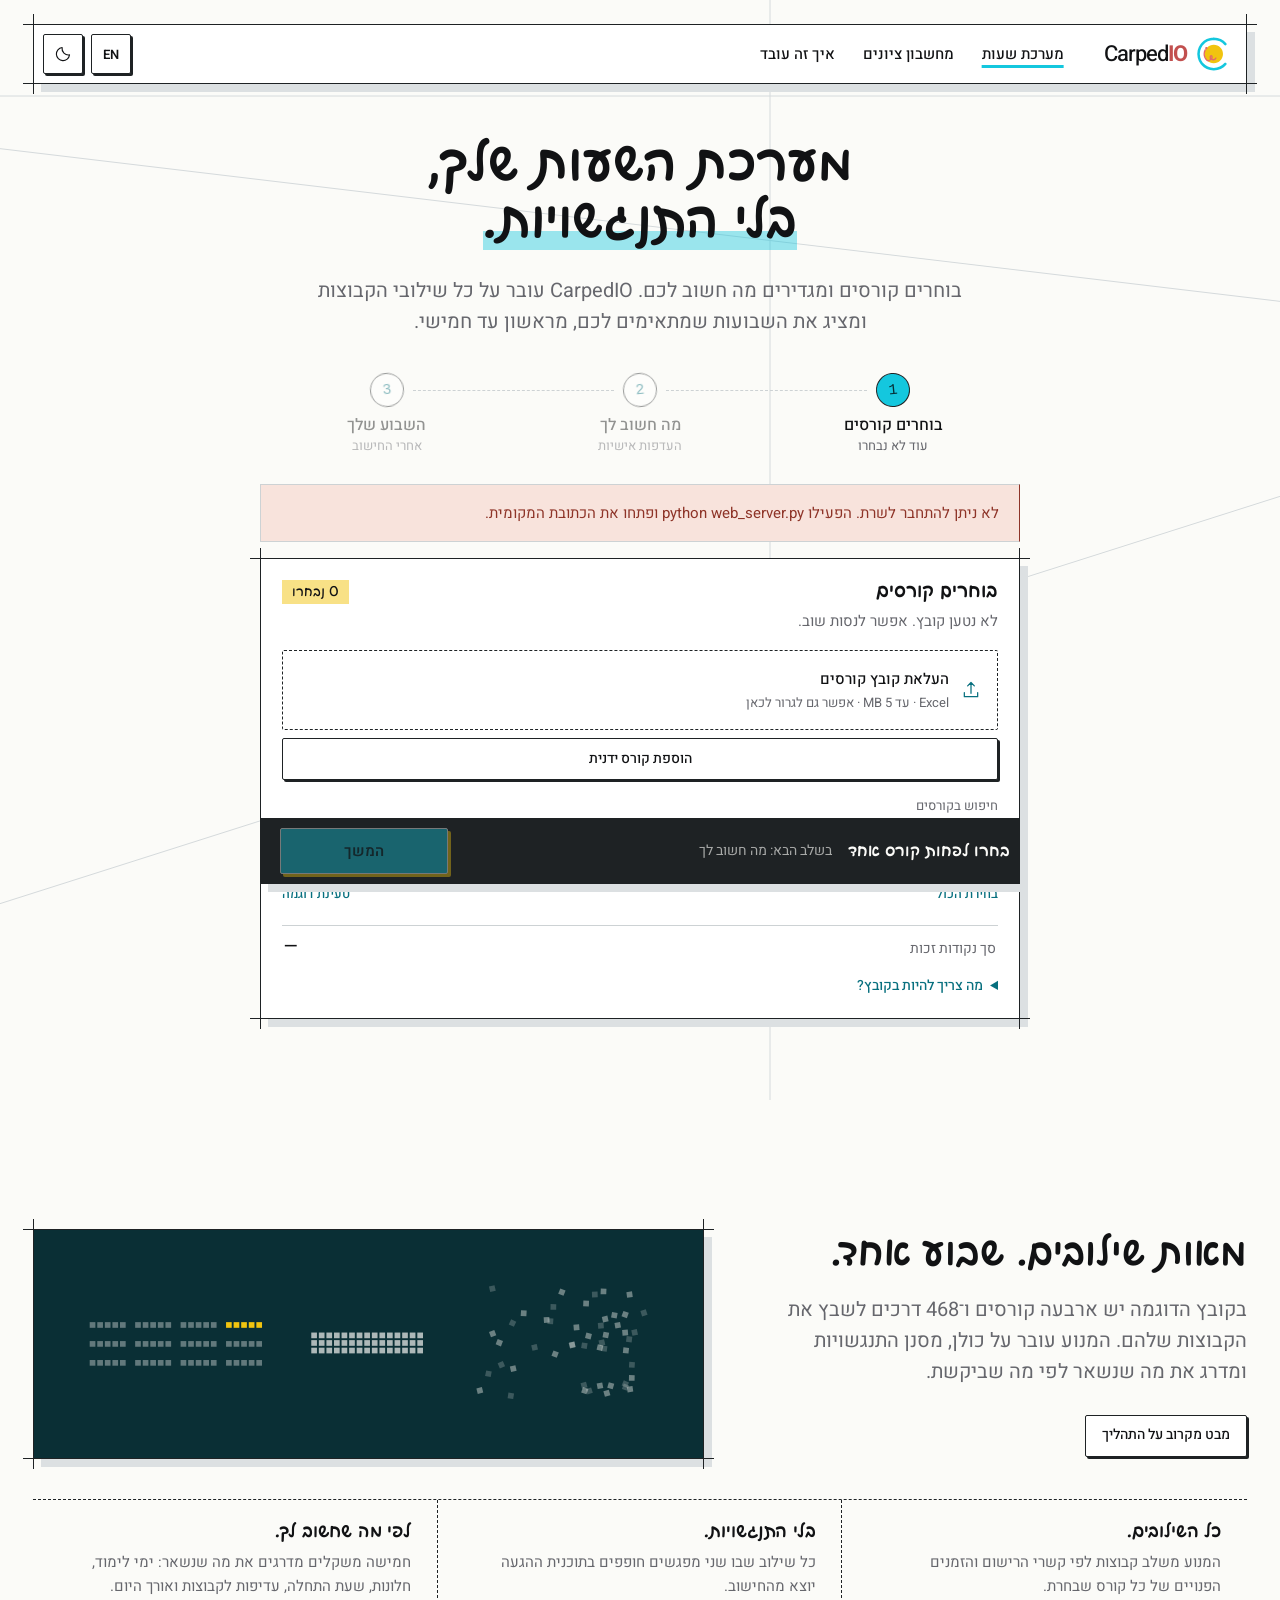
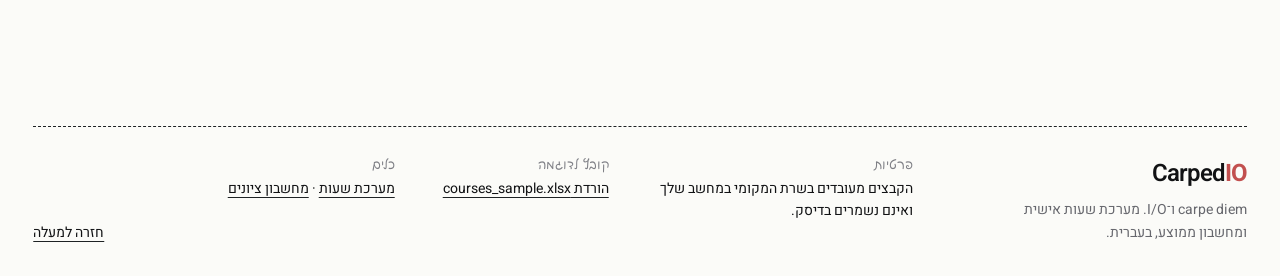
==== commit 47865d45: "Glide between alternatives, show the sliders, restore the paper lines Switching alternatives (or att" ====
--- a/web/index.html
+++ b/web/index.html
@@ -9,7 +9,7 @@
       content="מערכת שעות שמתאימה לקצב שלך. בחירת קורסים, התאמה אישית והשוואת חלופות."
     />
     <title>CarpedIO — מערכת שעות בדרך שלך</title>
-    <link rel="icon" type="image/svg+xml" href="../assets/brand/favicon.svg" />
+    <link rel="icon" type="image/svg+xml" href="../assets/brand/favicon.svg?v=2" />
     <script src="scripts/brand-storage.js"></script>
     <script>try { if (localStorage.getItem('carpedio-lang') === 'en') { document.documentElement.lang = 'en'; document.documentElement.dir = 'ltr'; } } catch {}</script>
     <script src="scripts/i18n.js" defer></script>
@@ -197,8 +197,6 @@
                 <button class="preset" type="button" data-preset="morning" aria-pressed="false"><b>בוקר רגוע</b><small>מתחילים מאוחר</small></button>
                 <button class="preset" type="button" data-preset="flow" aria-pressed="false"><b>רצף</b><small>כמעט בלי חלונות</small></button>
               </div>
-              <details class="fine-tune">
-                <summary>כוונון מדויק</summary>
               <div class="time-preference">
                 <label for="preferred-start">מתחילים את היום מ־</label
                 ><input
@@ -213,7 +211,6 @@
               <div class="range-hint">
                 <span>פחות חשוב</span><span>חשוב מאוד</span>
               </div>
-              </details>
               <div id="search-controls"></div>
               <button id="generate" class="primary-button" type="submit">
                 <span id="generate-label">מציאת המערכת שלי</span
@@ -256,7 +253,7 @@
             aria-labelledby="calendar-title"
           >
             <div class="calendar-toolbar">
-              <h3 id="calendar-title">מערכת שבועית</h3>
+              <h3 id="calendar-title" aria-live="polite">מערכת שבועית</h3>
               <button
                 id="export"
                 class="secondary-button"
--- a/web/styles/cobalt.css
+++ b/web/styles/cobalt.css
@@ -242,15 +242,6 @@
 :root[data-design] :is(.notice, .planner-actionbar) { max-width: var(--step-width); margin-inline: auto; }
 :root[data-design] .planner-section[data-step="3"] :is(.notice, .planner-actionbar) { max-width: none; }
 :root[data-design] :is(.panel-heading h3, .results-title):focus { outline: 0; }
-/* The fine controls fold under the three presets. */
-:root[data-design] .fine-tune { margin-top: 16px; border-top: 1px solid var(--line); }
-:root[data-design] .fine-tune > summary {
-  display: flex; align-items: center; justify-content: space-between; padding: 14px 0 4px; cursor: pointer; list-style: none;
-  font: 500 15px/1.4 var(--sans); color: var(--ink);
-}
-:root[data-design] .fine-tune > summary::-webkit-details-marker { display: none; }
-:root[data-design] .fine-tune > summary::after { content: "+"; font: 400 20px/1 var(--sans); color: var(--accent); }
-:root[data-design] .fine-tune[open] > summary::after { content: "−"; }
 .search-actions { display: flex; flex-wrap: wrap; gap: 16px; margin-top: 8px; }
 :root[data-design] .panel {
   background: var(--surface); border: 1px solid var(--line); border-radius: var(--radius); box-shadow: none;
@@ -525,6 +516,17 @@
   :root[data-design][data-motion="on"] .reveal.is-waiting { opacity: 0; transform: translateY(20px); }
   :root[data-design]:not([data-motion="off"]) .notice.question { animation: rise-in .45s var(--ease) both; }
 }
+
+/* ---------- Switching alternatives ----------
+   Each meeting glides from its old slot to its new one; the rest of the page cross-fades.
+   The snapshots keep their own size and are clipped to the moving box, so text never stretches. */
+:root.is-gliding::view-transition-group(*) { animation-duration: .55s; animation-timing-function: cubic-bezier(.22, 1, .36, 1); }
+:root.is-gliding::view-transition-group(root) { animation-duration: .3s; }
+:root.is-gliding::view-transition-image-pair(*) { overflow: clip; }
+:root.is-gliding::view-transition-old(*),
+:root.is-gliding::view-transition-new(*) { block-size: 100%; object-fit: none; object-position: top; }
+:root.is-gliding::view-transition-old(root),
+:root.is-gliding::view-transition-new(root) { object-fit: fill; animation-duration: .3s; }
 
 /* ---------- Responsive ---------- */
 @media (max-width: 1200px) {
--- a/web/styles/sketch.css
+++ b/web/styles/sketch.css
@@ -29,7 +29,16 @@
   --line: #3A4246;
 }
 
-:root[data-design] body { background: var(--sk-paper); }
+/* Paper with a few construction lines, like the start of a sketch. */
+:root[data-design] body {
+  background-color: var(--sk-paper);
+  background-image: url("data:image/svg+xml,%3Csvg xmlns='http://www.w3.org/2000/svg' width='1600' height='1100'%3E%3Cg stroke='%23D5DADC' stroke-width='1' fill='none'%3E%3Cpath d='M-80 120L1680 330M-80 980L1680 420M0 96H1600M930 0V1100'/%3E%3C/g%3E%3C/svg%3E");
+  background-repeat: no-repeat;
+  background-position: center top;
+}
+:root[data-design][data-theme="dark"] body {
+  background-image: url("data:image/svg+xml,%3Csvg xmlns='http://www.w3.org/2000/svg' width='1600' height='1100'%3E%3Cg stroke='%23283034' stroke-width='1' fill='none'%3E%3Cpath d='M-80 120L1680 330M-80 980L1680 420M0 96H1600M930 0V1100'/%3E%3C/g%3E%3C/svg%3E");
+}
 
 /* ---------- The sketched frame: lines overshoot the corners, a marker shadow sits behind ---------- */
 :root[data-design] :is(.site-header, .panel, .approach-diagram, .grade-header, .grade-panel, dialog) {
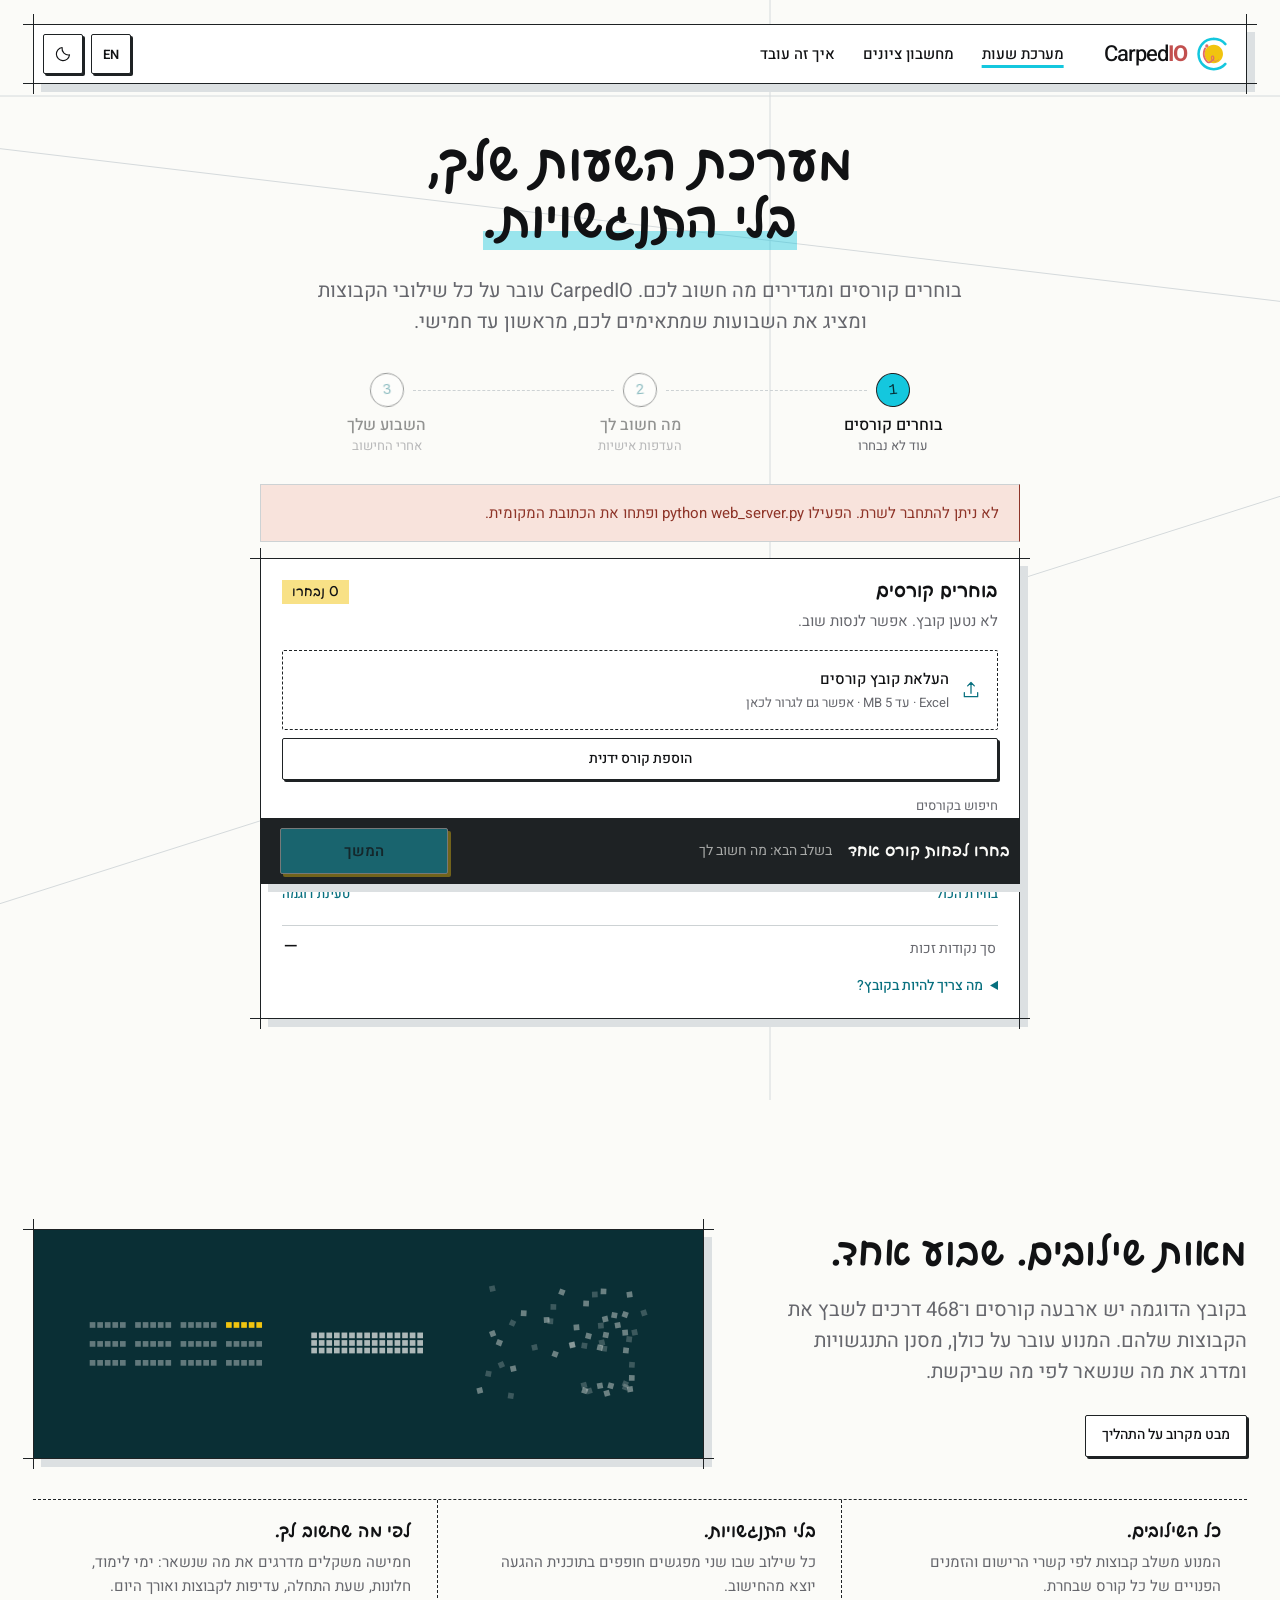
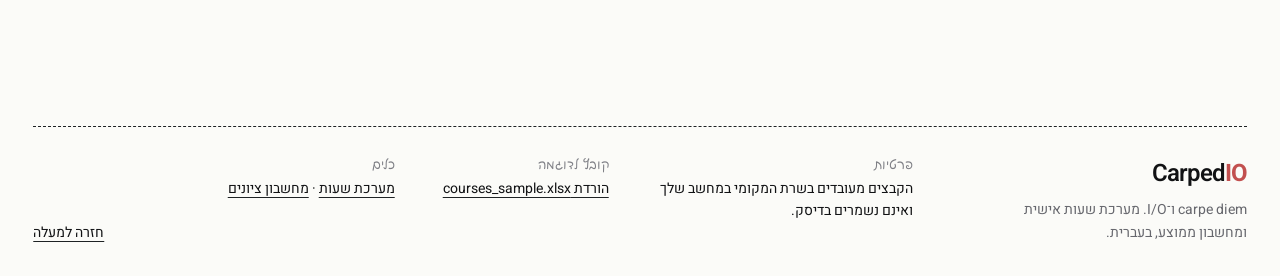
==== commit 9b17d691: "Enlarge the logo's script i and taper its tail The coral i was hard to see next to the C. It is redr" ====
--- a/web/index.html
+++ b/web/index.html
@@ -9,7 +9,7 @@
       content="מערכת שעות שמתאימה לקצב שלך. בחירת קורסים, התאמה אישית והשוואת חלופות."
     />
     <title>CarpedIO — מערכת שעות בדרך שלך</title>
-    <link rel="icon" type="image/svg+xml" href="../assets/brand/favicon.svg?v=2" />
+    <link rel="icon" type="image/svg+xml" href="../assets/brand/favicon.svg?v=3" />
     <script src="scripts/brand-storage.js"></script>
     <script>try { if (localStorage.getItem('carpedio-lang') === 'en') { document.documentElement.lang = 'en'; document.documentElement.dir = 'ltr'; } } catch {}</script>
     <script src="scripts/i18n.js" defer></script>
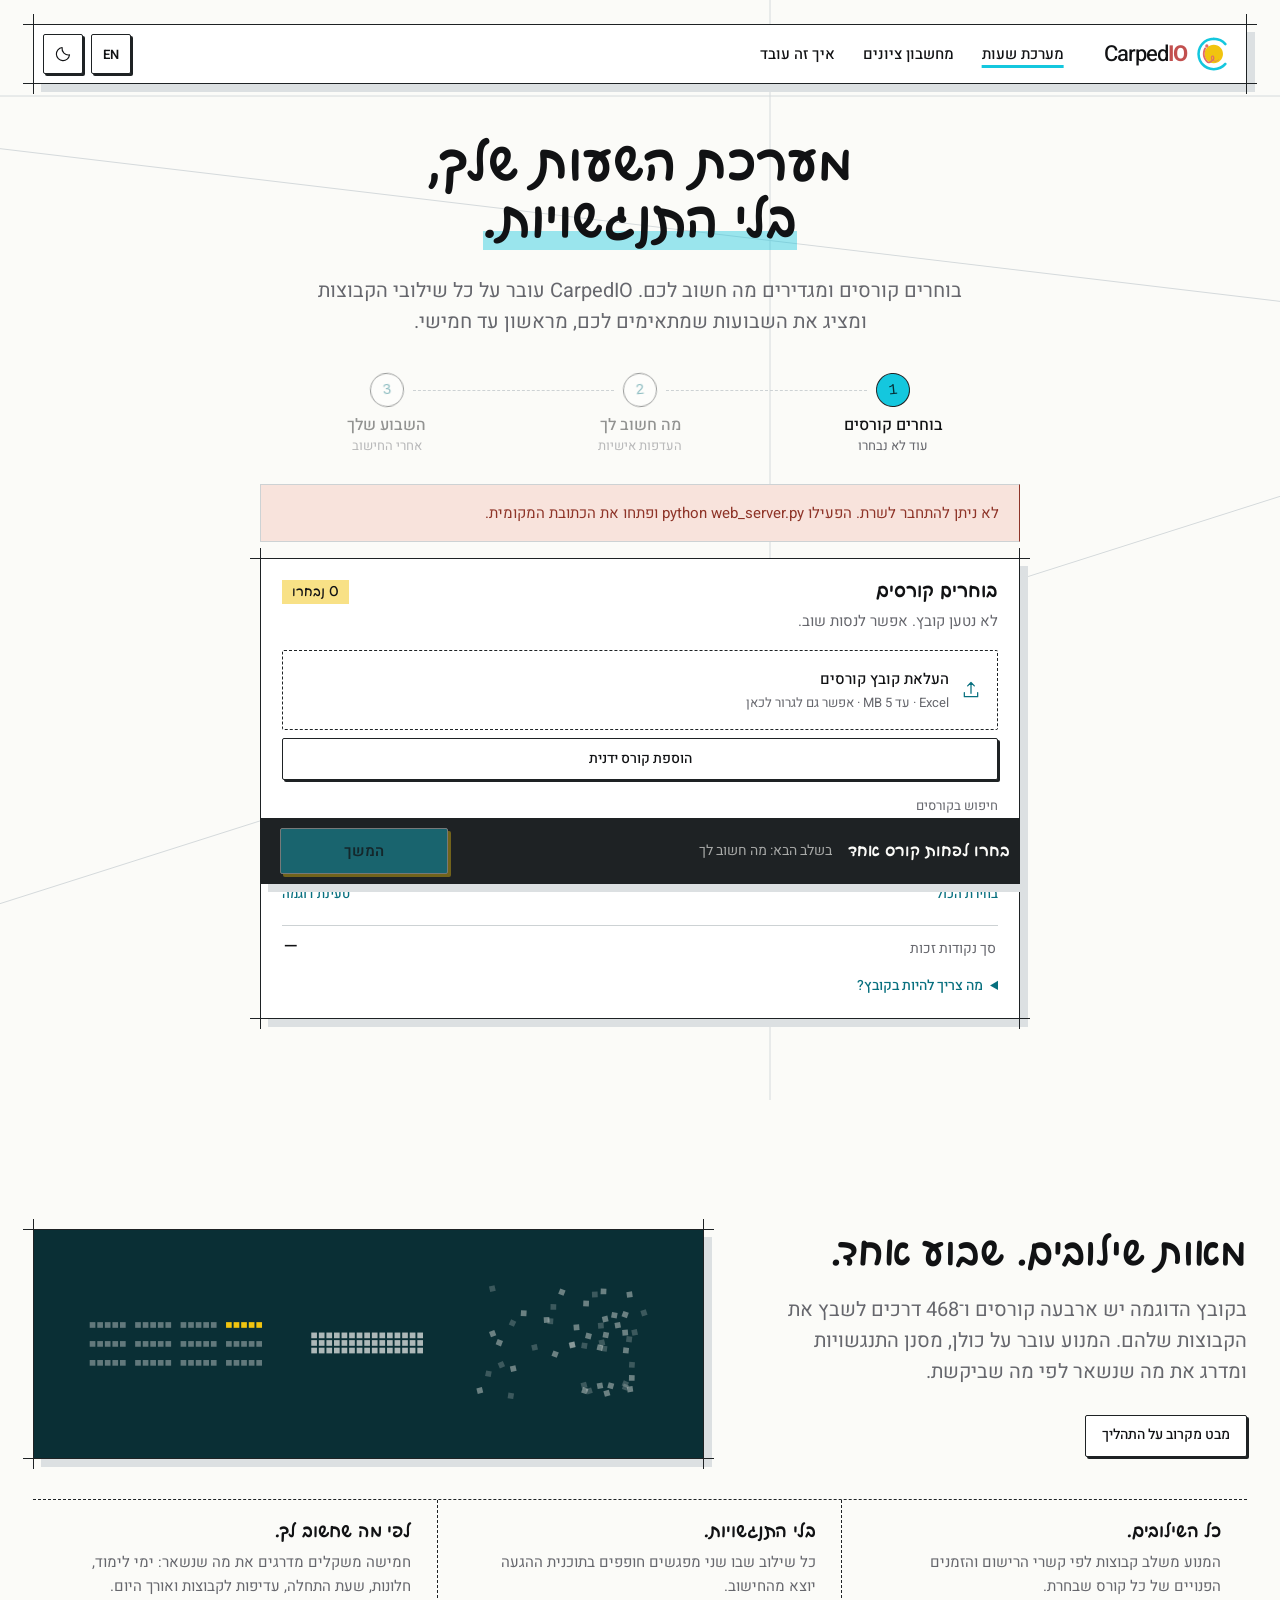
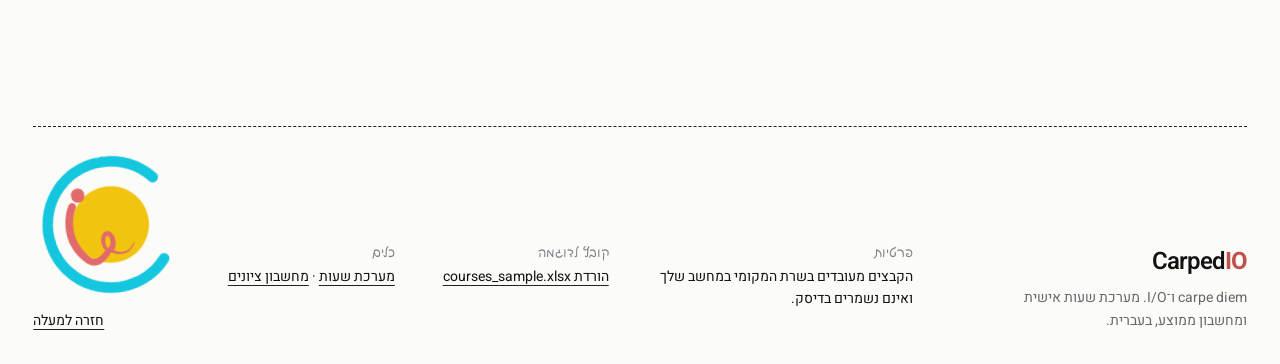
==== commit a85a8f2f: "Close the page with a large logo in the footer corner The empty end of the footer now holds the full" ====
--- a/web/index.html
+++ b/web/index.html
@@ -341,7 +341,10 @@
       <div><dt>כלים</dt><dd><a href="#planner">מערכת שעות</a> · <a href="grades.html">מחשבון ציונים</a></dd></div>
     </dl>
   </div>
-  <a class="footer-top-link" href="#page-title">חזרה למעלה</a>
+  <div class="footer-end">
+    <img class="footer-logo" src="../assets/brand/carpedio-symbol.svg" width="160" height="160" alt="" />
+    <a class="footer-top-link" href="#page-title">חזרה למעלה</a>
+  </div>
 </footer>
     </main>
 
--- a/web/styles/cobalt.css
+++ b/web/styles/cobalt.css
@@ -487,6 +487,9 @@
 .footer-meta a, .footer-top-link { color: var(--ink); text-decoration: underline; text-decoration-color: var(--line-strong); text-underline-offset: 4px; }
 .footer-meta a:hover, .footer-top-link:hover { text-decoration-color: var(--ink); }
 .footer-top-link { font-size: 14px; white-space: nowrap; }
+/* The logo, large, closes the page in the footer's empty corner. */
+.footer-end { display: grid; justify-items: end; gap: 14px; }
+.footer-logo { display: block; width: clamp(120px, 11vw, 168px); height: auto; aspect-ratio: 1; }
 
 /* ---------- Dialogs ---------- */
 :root[data-design] dialog {
@@ -579,6 +582,8 @@
   .flow-horizontal { display: none; }
   .flow-vertical { display: block; max-width: 340px; margin-inline: auto; }
   :root[data-design] .site-footer { flex-direction: column; align-items: start; margin-inline: 16px; }
+  .footer-end { justify-items: start; }
+  .footer-logo { width: 104px; }
 }
 @media print {
   .menu-toggle, .celebration-canvas, .planner-actionbar { display: none !important; }
--- a/web/styles/sketch.css
+++ b/web/styles/sketch.css
@@ -142,6 +142,8 @@
 :root[data-design] .approach-list { border-top: 1.5px dashed var(--sk-ink); }
 :root[data-design] .approach-item + .approach-item { border-inline-start: 1.5px dashed var(--sk-ink); }
 :root[data-design] .site-footer { border-top: 1.5px dashed var(--sk-ink); }
+/* Set down at a slight angle, like a sticker on the sketch. */
+:root[data-design] .footer-logo { transform: rotate(-8deg); }
 
 /* ---------- Margin notes, as a designer would scribble them ---------- */
 @media (min-width: 1001px) {
